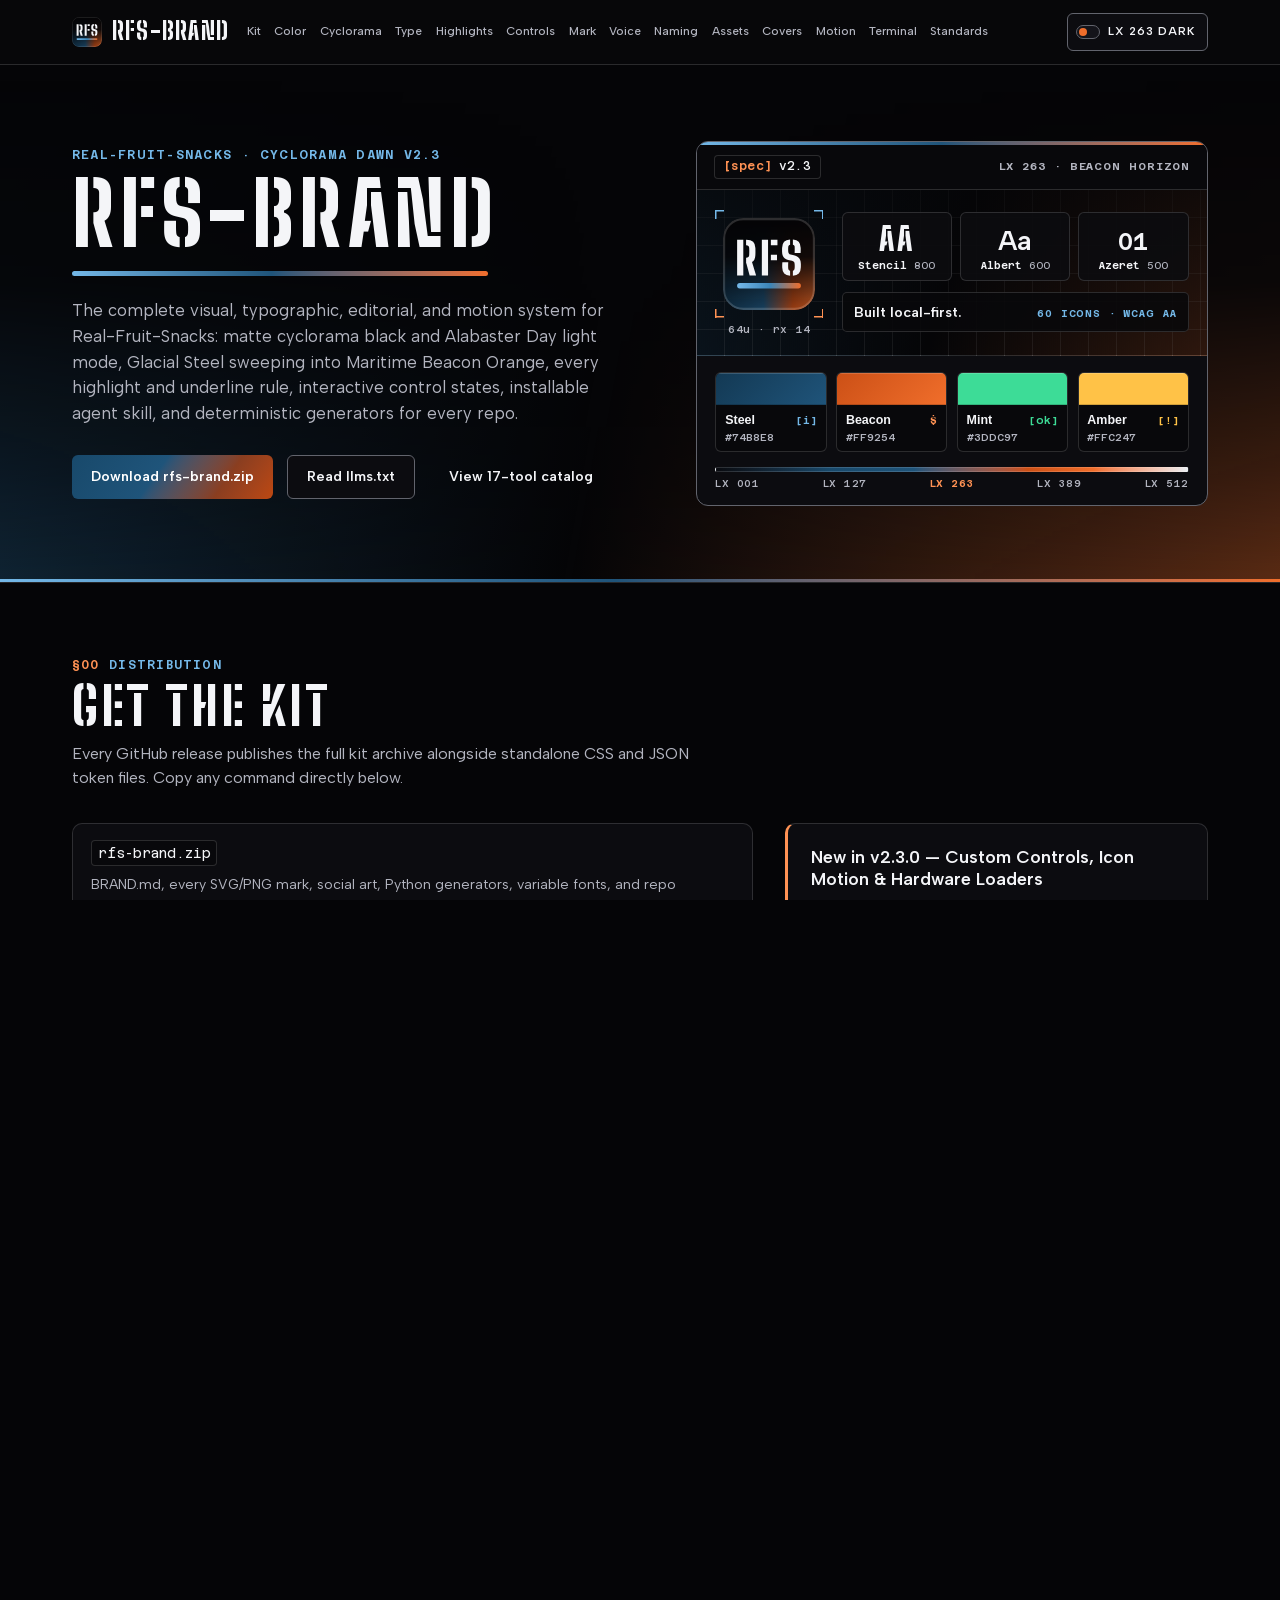
==== docs/index.html @ a506489f "polish(icons): give all 60 silkscreen icons bespoke part-level click motion" ====
<!doctype html>
<html lang="en">
<head>
  <meta charset="utf-8">
  <meta name="viewport" content="width=device-width, initial-scale=1">
  <meta name="color-scheme" content="dark">
  <script>
    try {
      var saved = localStorage.getItem("rfs-theme") || localStorage.getItem("color-scheme");
      if (saved === "light" || saved === "dark") {
        document.querySelector('meta[name="color-scheme"]').content = saved;
      }
    } catch (e) {}
  </script>
  <title>rfs-brand — Cyclorama Dawn Brand System &amp; Living Manual</title>
  <meta name="description" content="Complete Real-Fruit-Snacks (RFS) Cyclorama Dawn brand manual: Steel &amp; Beacon Orange tokens, WCAG contrast matrix, 6-phase lighting desk, typography, underlines, highlights, interactive controls, marks, covers, motion choreography, and terminal rules.">
  <link rel="canonical" href="https://real-fruit-snacks.github.io/rfs-brand/">
  <link rel="icon" href="assets/icon.svg" type="image/svg+xml">
  <link rel="icon" href="assets/favicon.ico" sizes="32x32">
  <link rel="apple-touch-icon" href="assets/apple-touch-icon.png">
  <link rel="manifest" href="assets/manifest.webmanifest">
  <meta name="theme-color" content="#050507">
  <meta property="og:type" content="website">
  <meta property="og:url" content="https://real-fruit-snacks.github.io/rfs-brand/">
  <meta property="og:title" content="rfs-brand — Real-Fruit-Snacks Cyclorama Dawn Brand System">
  <meta property="og:description" content="Steel &amp; Beacon Orange tokens, typography, underlines, highlights, controls, vector marks, repo covers, and motion lab.">
  <meta property="og:image" content="https://real-fruit-snacks.github.io/rfs-brand/assets/social-dark.png">
  <meta property="og:image:width" content="1280">
  <meta property="og:image:height" content="640">
  <meta name="twitter:card" content="summary_large_image">
  <link rel="preload" href="assets/fonts/big-shoulders-stencil-latin.woff2" as="font" type="font/woff2" crossorigin>
  <link rel="preload" href="assets/fonts/albert-sans-latin.woff2" as="font" type="font/woff2" crossorigin>
  <link rel="preload" href="assets/fonts/azeret-mono-latin.woff2" as="font" type="font/woff2" crossorigin>
  <link rel="stylesheet" href="assets/rfs.css?v=2.3.1">
  <link rel="stylesheet" href="assets/rfs-components.css?v=2.3.1">
  <link rel="stylesheet" href="assets/brand.css?v=2.3.1">
</head>
<body class="rfs-shell">
  <a class="skip-link visually-hidden" href="#main-heading">Skip to main content</a>

  <header class="site-header rfs-shell-header">
    <div class="wrap header-inner">
      <a class="brand-link" href="#top" aria-label="rfs-brand home">
        <img class="only-dark" src="assets/rfs-mark-dark.svg" alt="" width="30" height="30">
        <img class="only-light" src="assets/rfs-mark-light.svg" alt="" width="30" height="30">
        <span class="brand-name">rfs-brand</span>
      </a>

      <nav class="section-nav" aria-label="Brand manual sections">
        <a href="#kit">Kit</a>
        <a href="#color">Color</a>
        <a href="#cyclorama">Cyclorama</a>
        <a href="#type">Type</a>
        <a href="#highlights">Highlights</a>
        <a href="#controls">Controls</a>
        <a href="#mark">Mark</a>
        <a href="#voice">Voice</a>
        <a href="#naming">Naming</a>
        <a href="#assets">Assets</a>
        <a href="#covers">Covers</a>
        <a href="#motion">Motion</a>
        <a href="#terminal">Terminal</a>
        <a href="#standards">Standards</a>
      </nav>

      <button class="theme-toggle" type="button" data-theme-toggle hidden aria-label="Switch between LX 263 Dark and LX 512 Light">
        <span class="sw" aria-hidden="true"></span>
        <span class="t-dark">LX 263 Dark</span>
        <span class="t-light">LX 512 Light</span>
      </button>
    </div>
  </header>

  <div class="page-scroll rfs-scroll-region" id="page-scroll">
  <main id="top">
    <!-- Hero: Live Cyclorama Dawn Cover Specimen -->
    <div class="hero-band">
      <div class="wrap hero-grid">
        <div>
          <p class="eyebrow">Real-Fruit-Snacks · Cyclorama Dawn v2.3</p>
          <h1 class="hero-title" id="main-heading" tabindex="-1">RFS-BRAND</h1>
          <div class="hero-rule" aria-hidden="true"></div>
          <p class="hero-lede">The complete visual, typographic, editorial, and motion system for Real-Fruit-Snacks: matte cyclorama black and Alabaster Day light mode, Glacial Steel sweeping into Maritime Beacon Orange, every highlight and underline rule, interactive control states, installable agent skill, and deterministic generators for every repo.</p>
          <div class="hero-actions">
            <a class="btn btn-horizon" href="https://github.com/Real-Fruit-Snacks/rfs-brand/releases/latest/download/rfs-brand.zip">Download rfs-brand.zip</a>
            <a class="btn btn-outline" href="llms.txt">Read llms.txt</a>
            <a class="btn btn-ghost" href="https://real-fruit-snacks.github.io/">View 17-tool catalog</a>
          </div>
        </div>

        <div class="specimen-card" aria-label="Live brand kit specimen">
          <div class="spec-top-beam" aria-hidden="true"></div>
          <div class="spec-bar">
            <span class="rfs-badge b-beacon"><span class="k">[spec]</span> v2.3</span>
            <span class="spec-bar-cue">
              <span class="only-dark">LX 263 · BEACON HORIZON</span>
              <span class="only-light">LX 512 · ALABASTER DAY</span>
            </span>
          </div>

          <div class="spec-stage">
            <div class="spec-mark-wrap">
              <div class="spec-mark-frame">
                <img class="spec-tile only-dark" src="assets/rfs-mark-dark.svg" alt="RFS Cyclorama Monogram Tile in dark mode" width="92" height="92">
                <img class="spec-tile only-light" src="assets/rfs-mark-light.svg" alt="RFS Cyclorama Monogram Tile in light mode" width="92" height="92">
              </div>
              <span class="spec-mark-meta">64u · rx 14</span>
            </div>

            <div class="spec-type-col">
              <div class="spec-faces" aria-label="Three self-hosted variable type families">
                <div class="spec-face-cell">
                  <span class="spec-glyph g-display" aria-hidden="true">AA</span>
                  <span class="spec-fam"><b>Stencil</b> 800</span>
                </div>
                <div class="spec-face-cell">
                  <span class="spec-glyph g-sans" aria-hidden="true">Aa</span>
                  <span class="spec-fam"><b>Albert</b> 600</span>
                </div>
                <div class="spec-face-cell">
                  <span class="spec-glyph g-mono" aria-hidden="true">01</span>
                  <span class="spec-fam"><b>Azeret</b> 500</span>
                </div>
              </div>
              <div class="spec-meta-strip">
                <span class="spec-tagline">Built local-first.</span>
                <span class="spec-proof-meta">60 ICONS · WCAG AA</span>
              </div>
            </div>
          </div>

          <div class="spec-body">
            <div class="spec-swatches" role="group" aria-label="Core palette roles — click any swatch to copy active hex">
              <button type="button" class="spec-gel" data-spec-copy data-hex-dark="#74B8E8" data-hex-light="#164669" aria-label="Copy Steel ink hex">
                <span class="spec-gel-bar" style="background:linear-gradient(135deg var(--rfs-in-oklab), #133954 0%, #1F547A 100%)"></span>
                <span class="spec-gel-info">
                  <span class="spec-gel-top"><b>Steel</b><em style="color:var(--rfs-steel-ink)">[i]</em></span>
                  <code class="spec-gel-hex"><span class="only-dark">#74B8E8</span><span class="only-light">#164669</span></code>
                </span>
              </button>
              <button type="button" class="spec-gel" data-spec-copy data-hex-dark="#FF9254" data-hex-light="#AD3D0A" aria-label="Copy Beacon ink hex">
                <span class="spec-gel-bar" style="background:linear-gradient(135deg var(--rfs-in-oklab), #CC5016 0%, #F06E2B 100%)"></span>
                <span class="spec-gel-info">
                  <span class="spec-gel-top"><b>Beacon</b><em style="color:var(--rfs-beacon-ink)">$</em></span>
                  <code class="spec-gel-hex"><span class="only-dark">#FF9254</span><span class="only-light">#AD3D0A</span></code>
                </span>
              </button>
              <button type="button" class="spec-gel" data-spec-copy data-hex-dark="#3DDC97" data-hex-light="#127247" aria-label="Copy Mint signal hex">
                <span class="spec-gel-bar" style="background:var(--rfs-signal)"></span>
                <span class="spec-gel-info">
                  <span class="spec-gel-top"><b>Mint</b><em style="color:var(--rfs-signal)">[ok]</em></span>
                  <code class="spec-gel-hex"><span class="only-dark">#3DDC97</span><span class="only-light">#127247</span></code>
                </span>
              </button>
              <button type="button" class="spec-gel" data-spec-copy data-hex-dark="#FFC247" data-hex-light="#885800" aria-label="Copy Amber warning hex">
                <span class="spec-gel-bar" style="background:var(--rfs-accent)"></span>
                <span class="spec-gel-info">
                  <span class="spec-gel-top"><b>Amber</b><em style="color:var(--rfs-accent)">[!]</em></span>
                  <code class="spec-gel-hex"><span class="only-dark">#FFC247</span><span class="only-light">#885800</span></code>
                </span>
              </button>
            </div>

            <div class="spec-spectrum" aria-label="Six-phase Cyclorama Dawn oklab lighting scale">
              <div class="spec-spectrum-bar" aria-hidden="true"></div>
              <div class="spec-spectrum-ticks" aria-hidden="true">
                <span>LX 001</span>
                <span>LX 127</span>
                <span class="tick-dark">LX 263</span>
                <span>LX 389</span>
                <span class="tick-light">LX 512</span>
              </div>
            </div>
          </div>
        </div>
      </div>
    </div>

    <!-- §0 Get the Kit -->
    <section class="doc-section" id="kit" tabindex="-1" aria-labelledby="kit-h">
      <div class="wrap">
        <div class="sec-head">
          <span class="sec-kicker"><span class="sec-num">§00</span> Distribution</span>
          <h2 id="kit-h">Get the kit</h2>
          <p class="sec-lede">Every GitHub release publishes the full kit archive alongside standalone CSS and JSON token files. Copy any command directly below.</p>
        </div>

        <div class="kit-grid">
          <ul class="kit-list">
            <li class="kit-item">
              <div class="kit-item-head">
                <code>rfs-brand.zip</code>
                <span>BRAND.md, every SVG/PNG mark, social art, Python generators, variable fonts, and repo templates</span>
              </div>
              <div class="cmd-row">
                <pre><code id="cmd-zip"><span class="rfs-tok-fn">curl</span> <span class="rfs-tok-kw">-LO</span> <span class="rfs-tok-str">https://github.com/Real-Fruit-Snacks/rfs-brand/releases/latest/download/rfs-brand.zip</span></code></pre>
                <span class="copy-wrap">
                  <button class="copy-btn" type="button" command="--copy" commandfor="cmd-zip" aria-label="Copy curl command for rfs-brand.zip">Copy</button>
                  <span class="copy-tip" role="status"></span>
                </span>
              </div>
            </li>
            <li class="kit-item">
              <div class="kit-item-head">
                <code>rfs.css</code>
                <span>Drop-in CSS custom properties: Dark (LX 263) default + Light (LX 512) opt-in theme, Forced Colors Mode, and Cartesian <code>oklab</code> gradients</span>
              </div>
              <div class="cmd-row">
                <pre><code id="cmd-css"><span class="rfs-tok-fn">curl</span> <span class="rfs-tok-kw">-LO</span> <span class="rfs-tok-str">https://github.com/Real-Fruit-Snacks/rfs-brand/releases/latest/download/rfs.css</span></code></pre>
                <span class="copy-wrap">
                  <button class="copy-btn" type="button" command="--copy" commandfor="cmd-css" aria-label="Copy curl command for rfs.css">Copy</button>
                  <span class="copy-tip" role="status"></span>
                </span>
              </div>
            </li>
            <li class="kit-item">
              <div class="kit-item-head">
                <code>rfs-components.css</code> · <code>rfs-motion.js</code>
                <span>Drop-in component kit + zero-dependency motion controller: custom animated checkboxes, switches, jumping radios, console faders, upgraded loaders, opt-in 60-icon click motion, dialogs, and semantic toasts</span>
              </div>
              <div class="cmd-row">
                <pre><code id="cmd-components"><span class="rfs-tok-fn">curl</span> <span class="rfs-tok-kw">-LO</span> <span class="rfs-tok-str">https://real-fruit-snacks.github.io/rfs-brand/assets/rfs-components.css</span>
<span class="rfs-tok-fn">curl</span> <span class="rfs-tok-kw">-LO</span> <span class="rfs-tok-str">https://real-fruit-snacks.github.io/rfs-brand/assets/rfs-motion.js</span></code></pre>
                <span class="copy-wrap">
                  <button class="copy-btn" type="button" command="--copy" commandfor="cmd-components" aria-label="Copy curl commands for rfs-components.css and rfs-motion.js">Copy</button>
                  <span class="copy-tip" role="status"></span>
                </span>
              </div>
            </li>
            <li class="kit-item">
              <div class="kit-item-head">
                <code>rfs-icons.svg</code>
                <span>All 60 Cyclorama Precision Silkscreen icons in one drop-in SVG <code>&lt;symbol&gt;</code> sprite (<code>#rfs-i-&lt;name&gt;</code>) + Horizon gradient</span>
              </div>
              <div class="cmd-row">
                <pre><code id="cmd-icons"><span class="rfs-tok-fn">curl</span> <span class="rfs-tok-kw">-LO</span> <span class="rfs-tok-str">https://github.com/Real-Fruit-Snacks/rfs-brand/releases/latest/download/rfs-icons.svg</span></code></pre>
                <span class="copy-wrap">
                  <button class="copy-btn" type="button" command="--copy" commandfor="cmd-icons" aria-label="Copy curl command for rfs-icons.svg">Copy</button>
                  <span class="copy-tip" role="status"></span>
                </span>
              </div>
            </li>
            <li class="kit-item">
              <div class="kit-item-head">
                <code>rfs.tokens.json</code>
                <span>Machine-readable colors, 6-phase Cyclorama stops, type ramp, spacing, radii, motion timings, CLI palette, and z-index layers</span>
              </div>
              <div class="cmd-row">
                <pre><code id="cmd-json"><span class="rfs-tok-fn">curl</span> <span class="rfs-tok-kw">-LO</span> <span class="rfs-tok-str">https://github.com/Real-Fruit-Snacks/rfs-brand/releases/latest/download/rfs.tokens.json</span></code></pre>
                <span class="copy-wrap">
                  <button class="copy-btn" type="button" command="--copy" commandfor="cmd-json" aria-label="Copy curl command for rfs.tokens.json">Copy</button>
                  <span class="copy-tip" role="status"></span>
                </span>
              </div>
            </li>
            <li class="kit-item">
              <div class="kit-item-head">
                <code>skills/rfs-brand/SKILL.md</code>
                <span>Installable <code>agentskills.io</code> brand skill with 5 progressive-disclosure references + hosted <a class="rfs-link-prose" href="llms.txt"><code>llms.txt</code></a></span>
              </div>
              <div class="cmd-row">
                <pre><code id="cmd-skill"><span class="rfs-tok-fn">npx</span> <span class="rfs-tok-kw">skills add</span> <span class="rfs-tok-str">Real-Fruit-Snacks/rfs-brand</span></code></pre>
                <span class="copy-wrap">
                  <button class="copy-btn" type="button" command="--copy" commandfor="cmd-skill">Copy<span class="visually-hidden"> npx skills add command</span></button>
                  <span class="copy-tip" role="status"></span>
                </span>
              </div>
            </li>
            <li class="kit-item">
              <div class="kit-item-head">
                <code>rfs.dtcg.json</code> · <code>rfs-tailwind.css</code> · <code>rfs-tokens.ts</code>
                <span>Standards-compliant W3C DTCG JSON, Tailwind CSS v4 <code>@theme</code> bridge, and typed TypeScript tokens</span>
              </div>
              <div class="cmd-row">
                <pre><code id="cmd-exports"><span class="rfs-tok-fn">curl</span> <span class="rfs-tok-kw">-LO</span> <span class="rfs-tok-str">https://real-fruit-snacks.github.io/rfs-brand/assets/rfs.dtcg.json</span>
<span class="rfs-tok-fn">curl</span> <span class="rfs-tok-kw">-LO</span> <span class="rfs-tok-str">https://real-fruit-snacks.github.io/rfs-brand/assets/rfs-tailwind.css</span>
<span class="rfs-tok-fn">curl</span> <span class="rfs-tok-kw">-LO</span> <span class="rfs-tok-str">https://real-fruit-snacks.github.io/rfs-brand/assets/rfs-tokens.ts</span></code></pre>
                <span class="copy-wrap">
                  <button class="copy-btn" type="button" command="--copy" commandfor="cmd-exports">Copy<span class="visually-hidden"> curl commands for DTCG, Tailwind v4, and TypeScript tokens</span></button>
                  <span class="copy-tip" role="status"></span>
                </span>
              </div>
            </li>
            <li class="kit-item">
              <div class="kit-item-head">
                <code>BRAND-RULES.md</code>
                <span>Concise 1-page machine-readable brand contract ready to drop into any repo's <code>AGENTS.md</code></span>
              </div>
              <div class="cmd-row">
                <pre><code id="cmd-rules"><span class="rfs-tok-fn">curl</span> <span class="rfs-tok-kw">-LO</span> <span class="rfs-tok-str">https://github.com/Real-Fruit-Snacks/rfs-brand/releases/latest/download/BRAND-RULES.md</span></code></pre>
                <span class="copy-wrap">
                  <button class="copy-btn" type="button" command="--copy" commandfor="cmd-rules" aria-label="Copy curl command for BRAND-RULES.md">Copy</button>
                  <span class="copy-tip" role="status"></span>
                </span>
              </div>
            </li>
          </ul>

          <aside class="release-box" aria-labelledby="release-h">
            <h3 id="release-h">New in v2.3.0 — Custom Controls, Icon Motion &amp; Hardware Loaders</h3>
            <p class="release-meta">Cyclorama Dawn · Steel &amp; Beacon Orange · November 2026</p>
            <ul>
              <li>Added custom mechanical-detent (<code>--rfs-ease-detent</code>) hardware controls in <code>rfs-components.css</code> + <code>rfs-motion.js</code>: 3 checkbox styles, 3 switches, ballistic <strong>Jumping Radios</strong> (Reticle Jump &amp; Aperture Hop), Segmented Cue Bar, Copy-to-Check morph, Armed Latch, and Console Fader.</li>
              <li>Replaced plain progress bars with 4 Cyclorama Dawn loaders: <strong>DMX Cue Meter</strong> (etched 10% ticks + Signal Mint 100% lock), <strong>Horizon Alive Trace</strong>, <strong>20-Cell LED Ladder</strong>, and native <strong>Precision Progress Ring</strong>.</li>
              <li>Added an official opt-in motion taxonomy (<code>.rfs-icon-live</code> + <code>data-rfs-motion</code>) across all 60 Precision Silkscreen icons, including 12 multi-part click animations in <code>tools/make-icons.py</code> and <code>icons.json</code>.</li>
              <li>Maintains 100% WCAG parity: native HTML controls, compositor-only animations, <code>forced-colors</code> borders, and calm <code>prefers-reduced-motion</code> fallbacks.</li>
            </ul>
            <a class="rfs-link-prose" href="https://github.com/Real-Fruit-Snacks/rfs-brand/blob/main/CHANGELOG.md">Read full CHANGELOG.md</a>
          </aside>
        </div>
      </div>
    </section>

    <!-- §1 Color & Dual-Theme Contrast Proof Matrix -->
    <section class="doc-section" id="color" tabindex="-1" aria-labelledby="color-h">
      <div class="wrap">
        <div class="sec-head">
          <span class="sec-kicker"><span class="sec-num">§01</span> Palette &amp; Accessibility</span>
          <h2 id="color-h">Color &amp; Contrast</h2>
          <p class="sec-lede">Two calibrated modes—<strong>LX 263 Beacon Horizon</strong> (neutral matte cyclorama black) and <strong>LX 512 Alabaster Day</strong> (light daylight paper)—with two chromatic poles: <strong>Glacial Steel</strong> and <strong>Maritime Beacon Orange</strong>. Click any hex swatch below to copy its value.</p>
        </div>

        <div class="table-wrap" tabindex="0" role="region" aria-labelledby="color-table-cap">
          <table class="data-table">
            <caption id="color-table-cap">Semantic color tokens in Dark (LX 263) and Light (LX 512) — click any swatch to copy</caption>
            <thead>
              <tr>
                <th scope="col">Token</th>
                <th scope="col">Dark (LX 263)</th>
                <th scope="col">Light (LX 512)</th>
                <th scope="col">Role &amp; Usage Rule</th>
              </tr>
            </thead>
            <tbody>
              <tr>
                <th scope="row"><code>--rfs-bg</code></th>
                <td><button class="swatch-btn" type="button" data-copy-value="#050507"><span class="swatch-dot" style="background:#050507"></span><span class="swatch-val">#050507</span></button></td>
                <td><button class="swatch-btn" type="button" data-copy-value="#F5F7F9"><span class="swatch-dot" style="background:#F5F7F9"></span><span class="swatch-val">#F5F7F9</span></button></td>
                <td>Page ground. Absorbent matte black (zero blue-slate drift) or unbleached Alabaster paper.</td>
              </tr>
              <tr>
                <th scope="row"><code>--rfs-rail</code></th>
                <td><button class="swatch-btn" type="button" data-copy-value="#070709"><span class="swatch-dot" style="background:#070709"></span><span class="swatch-val">#070709</span></button></td>
                <td><button class="swatch-btn" type="button" data-copy-value="#EAEEF2"><span class="swatch-dot" style="background:#EAEEF2"></span><span class="swatch-val">#EAEEF2</span></button></td>
                <td>Navigation rails, table headers, and structural chrome.</td>
              </tr>
              <tr>
                <th scope="row"><code>--rfs-surface</code></th>
                <td><button class="swatch-btn" type="button" data-copy-value="#0C0C10"><span class="swatch-dot" style="background:#0C0C10"></span><span class="swatch-val">#0C0C10</span></button></td>
                <td><button class="swatch-btn" type="button" data-copy-value="#FFFFFF"><span class="swatch-dot" style="background:#FFFFFF"></span><span class="swatch-val">#FFFFFF</span></button></td>
                <td>Cards, panels, proof desk, and terminal headers.</td>
              </tr>
              <tr>
                <th scope="row"><code>--rfs-raised</code></th>
                <td><button class="swatch-btn" type="button" data-copy-value="#14141A"><span class="swatch-dot" style="background:#14141A"></span><span class="swatch-val">#14141A</span></button></td>
                <td><button class="swatch-btn" type="button" data-copy-value="#E3E8EE"><span class="swatch-dot" style="background:#E3E8EE"></span><span class="swatch-val">#E3E8EE</span></button></td>
                <td>Nested chips, hover fills, active cue rows, and pills.</td>
              </tr>
              <tr>
                <th scope="row"><code>--rfs-code-bg</code></th>
                <td><button class="swatch-btn" type="button" data-copy-value="#08080B"><span class="swatch-dot" style="background:#08080B"></span><span class="swatch-val">#08080B</span></button></td>
                <td><button class="swatch-btn" type="button" data-copy-value="#EEF2F5"><span class="swatch-dot" style="background:#EEF2F5"></span><span class="swatch-val">#EEF2F5</span></button></td>
                <td>Terminal bodies, command lines, inline code, and keycaps.</td>
              </tr>
              <tr>
                <th scope="row"><code>--rfs-line</code></th>
                <td><button class="swatch-btn" type="button" data-copy-value="#27272E"><span class="swatch-dot" style="background:#27272E"></span><span class="swatch-val">#27272E</span></button></td>
                <td><button class="swatch-btn" type="button" data-copy-value="#CFD5DC"><span class="swatch-dot" style="background:#CFD5DC"></span><span class="swatch-val">#CFD5DC</span></button></td>
                <td>Structural dividers and quiet card hairlines (<code>rgba</code> alpha in CSS).</td>
              </tr>
              <tr>
                <th scope="row"><code>--rfs-line-strong</code></th>
                <td><button class="swatch-btn" type="button" data-copy-value="#62646D"><span class="swatch-dot" style="background:#62646D"></span><span class="swatch-val">#62646D</span></button></td>
                <td><button class="swatch-btn" type="button" data-copy-value="#6E7682"><span class="swatch-dot" style="background:#6E7682"></span><span class="swatch-val">#6E7682</span></button></td>
                <td>Control borders (inputs, outline buttons, pills). ≥ 3.11:1 against every surface (WCAG 1.4.11).</td>
              </tr>
              <tr>
                <th scope="row"><code>--rfs-text</code></th>
                <td><button class="swatch-btn" type="button" data-copy-value="#F4F5F8"><span class="swatch-dot" style="background:#F4F5F8"></span><span class="swatch-val">#F4F5F8</span></button></td>
                <td><button class="swatch-btn" type="button" data-copy-value="#0D1016"><span class="swatch-dot" style="background:#0D1016"></span><span class="swatch-val">#0D1016</span></button></td>
                <td>Primary body copy and display ink (≥ 15.4:1 everywhere).</td>
              </tr>
              <tr>
                <th scope="row"><code>--rfs-mute</code></th>
                <td><button class="swatch-btn" type="button" data-copy-value="#B3B5C0"><span class="swatch-dot" style="background:#B3B5C0"></span><span class="swatch-val">#B3B5C0</span></button></td>
                <td><button class="swatch-btn" type="button" data-copy-value="#474D59"><span class="swatch-dot" style="background:#474D59"></span><span class="swatch-val">#474D59</span></button></td>
                <td>Secondary copy, captions, metadata, and standard terminal output.</td>
              </tr>
              <tr>
                <th scope="row"><code>--rfs-steel</code> / <code>-fill</code></th>
                <td><button class="swatch-btn" type="button" data-copy-value="#1F547A"><span class="swatch-dot" style="background:#1F547A"></span><span class="swatch-val">#1F547A</span></button></td>
                <td><button class="swatch-btn" type="button" data-copy-value="#18496B"><span class="swatch-dot" style="background:#18496B"></span><span class="swatch-val">#18496B</span></button></td>
                <td>Glacial Steel wash pole (<code>#1F547A</code>) and action button fill (<code>#18496B</code>, white ink 9.53:1).</td>
              </tr>
              <tr>
                <th scope="row"><code>--rfs-steel-ink</code></th>
                <td><button class="swatch-btn" type="button" data-copy-value="#74B8E8"><span class="swatch-dot" style="background:#74B8E8"></span><span class="swatch-val">#74B8E8</span></button></td>
                <td><button class="swatch-btn" type="button" data-copy-value="#164669"><span class="swatch-dot" style="background:#164669"></span><span class="swatch-val">#164669</span></button></td>
                <td>Text-safe Glacial Steel for kickers, cue numbers, <code>IN</code> labels, and language tags.</td>
              </tr>
              <tr>
                <th scope="row"><code>--rfs-beacon</code></th>
                <td><button class="swatch-btn" type="button" data-copy-value="#F06E2B"><span class="swatch-dot" style="background:#F06E2B"></span><span class="swatch-val">#F06E2B</span></button></td>
                <td><button class="swatch-btn" type="button" data-copy-value="#BD4811"><span class="swatch-dot" style="background:#BD4811"></span><span class="swatch-val">#BD4811</span></button></td>
                <td>Maritime Beacon Orange horizon pole (<code>#F06E2B</code>) and white-safe CTA stop (<code>#BD4811</code>, 5.12:1).</td>
              </tr>
              <tr>
                <th scope="row"><code>--rfs-beacon-ink</code> / <code>--rfs-focus</code></th>
                <td><button class="swatch-btn" type="button" data-copy-value="#FF9254"><span class="swatch-dot" style="background:#FF9254"></span><span class="swatch-val">#FF9254</span></button></td>
                <td><button class="swatch-btn" type="button" data-copy-value="#AD3D0A"><span class="swatch-dot" style="background:#AD3D0A"></span><span class="swatch-val">#AD3D0A</span></button></td>
                <td>Text-safe Beacon ink for <code>OUT</code> labels, active nav borders, hover underlines, and <code>:focus-visible</code> rings.</td>
              </tr>
              <tr>
                <th scope="row"><code>--rfs-accent</code> (Amber)</th>
                <td><button class="swatch-btn" type="button" data-copy-value="#FFC247"><span class="swatch-dot" style="background:#FFC247"></span><span class="swatch-val">#FFC247</span></button></td>
                <td><button class="swatch-btn" type="button" data-copy-value="#885800"><span class="swatch-dot" style="background:#885800"></span><span class="swatch-val">#885800</span></button></td>
                <td>Terminal warnings (<code>!</code> / <code>warn</code>) and code string literals.</td>
              </tr>
              <tr>
                <th scope="row"><code>--rfs-signal</code> (Mint)</th>
                <td><button class="swatch-btn" type="button" data-copy-value="#3DDC97"><span class="swatch-dot" style="background:#3DDC97"></span><span class="swatch-val">#3DDC97</span></button></td>
                <td><button class="swatch-btn" type="button" data-copy-value="#127247"><span class="swatch-dot" style="background:#127247"></span><span class="swatch-val">#127247</span></button></td>
                <td>Success status (<code>ok</code>). Never used decoratively; always paired with explicit text.</td>
              </tr>
              <tr>
                <th scope="row"><code>--rfs-fault</code> (Signal Crimson)</th>
                <td><button class="swatch-btn" type="button" data-copy-value="#FF5C6C"><span class="swatch-dot" style="background:#FF5C6C"></span><span class="swatch-val">#FF5C6C</span></button></td>
                <td><button class="swatch-btn" type="button" data-copy-value="#B91C2E"><span class="swatch-dot" style="background:#B91C2E"></span><span class="swatch-val">#B91C2E</span></button></td>
                <td>Error/failure ink (<code>[x]</code> / <code>fail</code>), borders, and diff deletions. Cool-leaning crimson distinct from Beacon Orange.</td>
              </tr>
              <tr>
                <th scope="row"><code>--rfs-fault-fill</code></th>
                <td><button class="swatch-btn" type="button" data-copy-value="#C92438"><span class="swatch-dot" style="background:#C92438"></span><span class="swatch-val">#C92438</span></button></td>
                <td><button class="swatch-btn" type="button" data-copy-value="#B91C2E"><span class="swatch-dot" style="background:#B91C2E"></span><span class="swatch-val">#B91C2E</span></button></td>
                <td>Solid destructive button fill with <code>#FFFFFF</code> text (5.54:1 dark / 6.43:1 light; hover <code>#E02E44</code> / <code>#991525</code>).</td>
              </tr>
            </tbody>
          </table>
        </div>

        <div class="proof-wrap">
          <h3>Verified WCAG 2.1 Contrast Proof Matrix (Both Modes Simultaneously)</h3>
          <p class="sec-lede">Every foreground token measured mathematically against all four surface tiers. Minimum targets: <strong>4.50:1</strong> for normal text (WCAG 1.4.3) and <strong>3.00:1</strong> for control borders (WCAG 1.4.11). Every cell below passes.</p>
          <div class="proof-panes">
            <figure class="pane-dark">
              <figcaption>LX 263 Dark — Cyclorama Black</figcaption>
              <table class="cx-table">
                <thead>
                  <tr><th scope="col">Token</th><th scope="col">bg</th><th scope="col">surface</th><th scope="col">raised</th><th scope="col">code-bg</th></tr>
                </thead>
                <tbody>
                  <tr class="cx-text"><th scope="row">text</th><td><b>Aa</b>18.68</td><td><b>Aa</b>17.91</td><td><b>Aa</b>16.83</td><td><b>Aa</b>18.35</td></tr>
                  <tr class="cx-mute"><th scope="row">mute</th><td><b>Aa</b>9.98</td><td><b>Aa</b>9.56</td><td><b>Aa</b>8.99</td><td><b>Aa</b>9.80</td></tr>
                  <tr class="cx-steel"><th scope="row">steel-ink</th><td><b>Aa</b>9.47</td><td><b>Aa</b>9.08</td><td><b>Aa</b>8.53</td><td><b>Aa</b>9.30</td></tr>
                  <tr class="cx-beacon"><th scope="row">beacon-ink</th><td><b>Aa</b>9.20</td><td><b>Aa</b>8.82</td><td><b>Aa</b>8.29</td><td><b>Aa</b>9.04</td></tr>
                  <tr class="cx-accent"><th scope="row">Amber</th><td><b>Aa</b>12.66</td><td><b>Aa</b>12.14</td><td><b>Aa</b>11.41</td><td><b>Aa</b>12.44</td></tr>
                  <tr class="cx-signal"><th scope="row">Mint</th><td><b>Aa</b>11.52</td><td><b>Aa</b>11.05</td><td><b>Aa</b>10.38</td><td><b>Aa</b>11.32</td></tr>
                  <tr class="cx-fault"><th scope="row">Signal Crimson</th><td><b>Aa</b>6.79</td><td><b>Aa</b>6.51</td><td><b>Aa</b>6.11</td><td><b>Aa</b>6.67</td></tr>
                  <tr class="cx-border"><th scope="row">line-strong</th><td><i></i>3.46</td><td><i></i>3.31</td><td><i></i>3.11</td><td><i></i>3.39</td></tr>
                </tbody>
              </table>
              <p class="pane-foot">Fills: <code>#050507</code> on Beacon <code>#F06E2B</code> = <strong>6.76:1</strong>. <code>#FFFFFF</code> on Horizon CTA = <strong>9.53 → 5.12:1</strong>; on Crimson fill <code>#C92438</code> = <strong>5.54:1</strong>.</p>
            </figure>

            <figure class="pane-light">
              <figcaption>LX 512 Light — Alabaster Day</figcaption>
              <table class="cx-table">
                <thead>
                  <tr><th scope="col">Token</th><th scope="col">bg</th><th scope="col">surface</th><th scope="col">raised</th><th scope="col">code-bg</th></tr>
                </thead>
                <tbody>
                  <tr class="cx-text"><th scope="row">text</th><td><b>Aa</b>17.73</td><td><b>Aa</b>19.04</td><td><b>Aa</b>15.45</td><td><b>Aa</b>16.92</td></tr>
                  <tr class="cx-mute"><th scope="row">mute</th><td><b>Aa</b>7.90</td><td><b>Aa</b>8.49</td><td><b>Aa</b>6.89</td><td><b>Aa</b>7.54</td></tr>
                  <tr class="cx-steel"><th scope="row">steel-ink</th><td><b>Aa</b>9.25</td><td><b>Aa</b>9.93</td><td><b>Aa</b>8.06</td><td><b>Aa</b>8.82</td></tr>
                  <tr class="cx-beacon"><th scope="row">beacon-ink</th><td><b>Aa</b>5.67</td><td><b>Aa</b>6.09</td><td><b>Aa</b>4.94</td><td><b>Aa</b>5.41</td></tr>
                  <tr class="cx-accent"><th scope="row">Amber</th><td><b>Aa</b>5.68</td><td><b>Aa</b>6.10</td><td><b>Aa</b>4.95</td><td><b>Aa</b>5.42</td></tr>
                  <tr class="cx-signal"><th scope="row">Mint</th><td><b>Aa</b>5.55</td><td><b>Aa</b>5.96</td><td><b>Aa</b>4.84</td><td><b>Aa</b>5.29</td></tr>
                  <tr class="cx-fault"><th scope="row">Signal Crimson</th><td><b>Aa</b>5.98</td><td><b>Aa</b>6.43</td><td><b>Aa</b>5.21</td><td><b>Aa</b>5.71</td></tr>
                  <tr class="cx-border"><th scope="row">line-strong</th><td><i></i>4.27</td><td><i></i>4.59</td><td><i></i>3.72</td><td><i></i>4.08</td></tr>
                </tbody>
              </table>
              <p class="pane-foot">Fills: <code>#FFFFFF</code> on Beacon <code>#AD3D0A</code> = <strong>6.09:1</strong>, Steel <code>#18496B</code> = <strong>9.53:1</strong>, and Crimson <code>#B91C2E</code> = <strong>6.43:1</strong>.</p>
            </figure>
          </div>
        </div>

        <div class="callout-stack" style="margin-top:1.5rem">
          <div class="rfs-callout is-note">
            <strong>Color Space Rule</strong>
            Always interpolate Steel (<code>h ≈ 243°</code>) to Beacon Orange (<code>h ≈ 44°</code>) using Cartesian <code>in oklab</code>—never polar <code>in oklch</code>, which routes through magenta/pink at <code>360°</code> and produces an off-brand violet midpoint.
          </div>
        </div>

        <div class="viz-wrap">
          <div>
            <h3>Data Visualization Palette (6 Ordered Series)</h3>
            <p class="sec-lede">Derived directly from calibrated Cyclorama Dawn tokens (<code>--rfs-viz-1</code> through <code>--rfs-viz-6</code>). Every series passes WCAG AA (≥ 5.8:1) in both modes, uses direct text labels + tabular numerals (<code>tnum</code>), and avoids default rainbow chart palettes.</p>
          </div>
          <div class="viz-grid">
            <div class="viz-swatches" role="group" aria-label="Ordered 6-series data visualization tokens — click to copy active hex">
              <button type="button" class="viz-chip" data-spec-copy data-hex-dark="#74B8E8" data-hex-light="#164669">
                <span class="viz-chip-bar" style="background:var(--rfs-viz-1)"></span>
                <span class="viz-chip-top"><b>01 Steel</b><em>--rfs-viz-1</em></span>
                <code class="spec-gel-hex"><span class="only-dark">#74B8E8</span><span class="only-light">#164669</span></code>
              </button>
              <button type="button" class="viz-chip" data-spec-copy data-hex-dark="#FF9254" data-hex-light="#AD3D0A">
                <span class="viz-chip-bar" style="background:var(--rfs-viz-2)"></span>
                <span class="viz-chip-top"><b>02 Beacon</b><em>--rfs-viz-2</em></span>
                <code class="spec-gel-hex"><span class="only-dark">#FF9254</span><span class="only-light">#AD3D0A</span></code>
              </button>
              <button type="button" class="viz-chip" data-spec-copy data-hex-dark="#3DDC97" data-hex-light="#127247">
                <span class="viz-chip-bar" style="background:var(--rfs-viz-3)"></span>
                <span class="viz-chip-top"><b>03 Mint</b><em>--rfs-viz-3</em></span>
                <code class="spec-gel-hex"><span class="only-dark">#3DDC97</span><span class="only-light">#127247</span></code>
              </button>
              <button type="button" class="viz-chip" data-spec-copy data-hex-dark="#FFC247" data-hex-light="#885800">
                <span class="viz-chip-bar" style="background:var(--rfs-viz-4)"></span>
                <span class="viz-chip-top"><b>04 Amber</b><em>--rfs-viz-4</em></span>
                <code class="spec-gel-hex"><span class="only-dark">#FFC247</span><span class="only-light">#885800</span></code>
              </button>
              <button type="button" class="viz-chip" data-spec-copy data-hex-dark="#FF5C6C" data-hex-light="#B91C2E">
                <span class="viz-chip-bar" style="background:var(--rfs-viz-5)"></span>
                <span class="viz-chip-top"><b>05 Crimson</b><em>--rfs-viz-5</em></span>
                <code class="spec-gel-hex"><span class="only-dark">#FF5C6C</span><span class="only-light">#B91C2E</span></code>
              </button>
              <button type="button" class="viz-chip" data-spec-copy data-hex-dark="#B3B5C0" data-hex-light="#474D59">
                <span class="viz-chip-bar" style="background:var(--rfs-viz-6)"></span>
                <span class="viz-chip-top"><b>06 Slate</b><em>--rfs-viz-6</em></span>
                <code class="spec-gel-hex"><span class="only-dark">#B3B5C0</span><span class="only-light">#474D59</span></code>
              </button>
            </div>

            <figure class="viz-chart-card">
              <svg viewBox="0 0 460 156" role="img" aria-label="Sample Cyclorama Dawn bar chart showing six calibrated series with direct labels and hairline gridlines">
                <g stroke="var(--rfs-viz-grid)" stroke-width="1">
                  <line x1="42" y1="22" x2="444" y2="22"/>
                  <line x1="42" y1="54" x2="444" y2="54"/>
                  <line x1="42" y1="86" x2="444" y2="86"/>
                  <line x1="42" y1="118" x2="444" y2="118" stroke="var(--rfs-line-strong)"/>
                </g>
                <g fill="var(--rfs-mute)" font-family="Azeret Mono, monospace" font-size="9.5" text-anchor="end">
                  <text x="34" y="25">100</text>
                  <text x="34" y="57">66</text>
                  <text x="34" y="89">33</text>
                  <text x="34" y="121">0</text>
                </g>
                <g>
                  <rect x="58" y="34" width="38" height="84" rx="3" fill="var(--rfs-viz-1)"/>
                  <rect x="122" y="48" width="38" height="70" rx="3" fill="var(--rfs-viz-2)"/>
                  <rect x="186" y="26" width="38" height="92" rx="3" fill="var(--rfs-viz-3)"/>
                  <rect x="250" y="62" width="38" height="56" rx="3" fill="var(--rfs-viz-4)"/>
                  <rect x="314" y="88" width="38" height="30" rx="3" fill="var(--rfs-viz-5)"/>
                  <rect x="378" y="72" width="38" height="46" rx="3" fill="var(--rfs-viz-6)"/>
                </g>
                <g fill="var(--rfs-text)" font-family="Azeret Mono, monospace" font-size="9.5" font-weight="600" text-anchor="middle">
                  <text x="77" y="29">88</text>
                  <text x="141" y="43">73</text>
                  <text x="205" y="21">96</text>
                  <text x="269" y="57">58</text>
                  <text x="333" y="83">31</text>
                  <text x="397" y="67">48</text>
                </g>
                <g fill="var(--rfs-mute)" font-family="Azeret Mono, monospace" font-size="9" text-anchor="middle">
                  <text x="77" y="138">S1 · IN</text>
                  <text x="141" y="138">S2 · ACT</text>
                  <text x="205" y="138">S3 · OK</text>
                  <text x="269" y="138">S4 · WRN</text>
                  <text x="333" y="138">S5 · ERR</text>
                  <text x="397" y="138">S6 · REF</text>
                </g>
              </svg>
              <figcaption><strong>Chart discipline:</strong> pair every series with direct numeric labels and hairline <code>--rfs-viz-grid</code> rules—zero 3D shadows, zero neon glows, and zero unlabelled legend-only color coding.</figcaption>
            </figure>
          </div>
        </div>
      </div>
    </section>

    <!-- §2 Six-Phase Cyclorama Lighting Desk -->
    <section class="doc-section" id="cyclorama" tabindex="-1" aria-labelledby="cyc-h">
      <div class="wrap">
        <div class="sec-head">
          <span class="sec-kicker"><span class="sec-num">§02</span> Atmosphere</span>
          <h2 id="cyc-h">Six-Phase Cyclorama Desk</h2>
          <p class="sec-lede">Full web surfaces support six lighting cues sweeping cleanly from matte Blackout through Glacial Steel and Maritime Beacon Orange into Alabaster Day. Drag the fader or pick a cue below to inspect each physical wash live.</p>
        </div>

        <div class="cyc-lab">
          <div class="cyc-stage" id="cyc-stage" data-cue="2">
            <div class="cyc-stage-top">
              <span class="cyc-stage-code" id="cyc-code">LX 263 · Beacon Horizon</span>
              <span class="cyc-stage-stops" id="cyc-stops">Dark default  |  #07090D -&gt; #1E5078 -&gt; #CC5016 -&gt; #F06E2B</span>
            </div>
            <p style="margin:0;max-width:58ch;opacity:.9">Multi-stop linear floor curtains create theatrical stage depth while keeping upper typography zones dark and legible—zero radial neon halos, zero colored card glow.</p>
          </div>

          <div class="cyc-controls">
            <div class="fader-row">
              <label for="cyc-slider">Cyclorama Horizon Fader</label>
              <input class="rfs-slider" id="cyc-slider" type="range" min="0" max="5" step="1" value="2" aria-label="Select Cyclorama Dawn lighting cue from 0 to 5">
            </div>
            <div class="cue-pills">
              <button class="cue-btn" type="button" data-cyc-cue="0" aria-pressed="false"><code>LX 001</code><b>Blackout</b></button>
              <button class="cue-btn" type="button" data-cyc-cue="1" aria-pressed="false"><code>LX 127</code><b>Glacial Steel</b></button>
              <button class="cue-btn" type="button" data-cyc-cue="2" aria-pressed="true"><code>LX 263</code><b>Beacon Horizon</b></button>
              <button class="cue-btn" type="button" data-cyc-cue="3" aria-pressed="false"><code>LX 389</code><b>Maritime Flame</b></button>
              <button class="cue-btn" type="button" data-cyc-cue="4" aria-pressed="false"><code>LX 455</code><b>Warm Frost</b></button>
              <button class="cue-btn" type="button" data-cyc-cue="5" aria-pressed="false"><code>LX 512</code><b>Alabaster Day</b></button>
            </div>
          </div>
        </div>
      </div>
    </section>

    <!-- §3 Typography, Live Tester & Space/Radius -->
    <section class="doc-section" id="type" tabindex="-1" aria-labelledby="type-h">
      <div class="wrap">
        <div class="sec-head">
          <span class="sec-kicker"><span class="sec-num">§03</span> Typography &amp; Rhythm</span>
          <h2 id="type-h">Type, Space &amp; Shape</h2>
          <p class="sec-lede">Three self-hosted variable SIL OFL fonts bundled directly in every repository—zero Google Fonts or third-party requests. <strong>Big Shoulders Stencil</strong> carries monumental display identity, <strong>Albert Sans</strong> handles all UI and prose, and <strong>Azeret Mono</strong> handles code, cue numbers, and telemetry.</p>
        </div>

        <dl class="type-ramp">
          <div class="type-row"><dt><code>display</code><span>clamp(2.55rem…4.95rem) / 0.96 · Stencil 800 · +0.055em</span></dt><dd class="t-display">Built local-first.</dd></div>
          <div class="type-row"><dt><code>headline</code><span>clamp(2rem…3.15rem) / 1.00 · Stencil 700 · +0.055em</span></dt><dd class="t-headline">Complete Cue Sheet</dd></div>
          <div class="type-row"><dt><code>title</code><span>1.65rem / 1.05 · Stencil 700 · +0.055em</span></dt><dd class="t-title">Screen-Mark · Rust</dd></div>
          <div class="type-row"><dt><code>body</code><span>1rem / 1.55 · Albert Sans 400 · max 65ch</span></dt><dd class="t-body">Open-source desktop utilities, Windows networking clients, Kali Linux workflows, and offline browser apps built to run directly on your machine with zero accounts and verifiable outputs.</dd></div>
          <div class="type-row"><dt><code>small</code><span>0.875rem / 1.50 · Albert Sans 400 · mute</span></dt><dd class="t-small">Secondary explanations, platform labels, captions, and archive notices.</dd></div>
          <div class="type-row"><dt><code>label</code><span>0.78rem / 1.20 · Albert Sans 600 · +0.08em caps</span></dt><dd class="t-label">Local-First · Zero Accounts · Open Source</dd></div>
          <div class="type-row"><dt><code>code</code><span>0.86rem / 1.60 · Azeret Mono 400</span></dt><dd class="t-code">git clone https://github.com/Real-Fruit-Snacks/port-sync.git</dd></div>
        </dl>

        <div class="type-tester">
          <div class="field-group">
            <label for="type-tester-input">Live Specimen Tester — type a repo name or headline</label>
            <input class="rfs-input" id="type-tester-input" type="text" value="Real-Fruit-Snacks. Built local-first." autocomplete="off">
          </div>
          <div class="type-tester-out">
            <div class="t-headline" id="type-out-display">Real-Fruit-Snacks. Built local-first.</div>
            <div class="t-body" id="type-out-sans">Real-Fruit-Snacks. Built local-first.</div>
            <div class="t-code" style="color:var(--rfs-steel-ink)" id="type-out-mono">$ real-fruit-snacks-built-local-first --check</div>
          </div>
        </div>

        <div class="space-radius-grid">
          <div class="panel-card">
            <h3>Space Scale (4px Base)</h3>
            <p style="margin:0;font-size:.88rem;color:var(--rfs-mute)">Use 8–12px inside a control, 16–24px between related cards, and 48–96px between major bands.</p>
            <ol class="space-list">
              <li><code>--rfs-space-1</code><i style="--w:4px"></i><span>4px</span></li>
              <li><code>--rfs-space-2</code><i style="--w:8px"></i><span>8px</span></li>
              <li><code>--rfs-space-3</code><i style="--w:12px"></i><span>12px</span></li>
              <li><code>--rfs-space-4</code><i style="--w:16px"></i><span>16px</span></li>
              <li><code>--rfs-space-5</code><i style="--w:24px"></i><span>24px</span></li>
              <li><code>--rfs-space-6</code><i style="--w:32px"></i><span>32px</span></li>
              <li><code>--rfs-space-7</code><i style="--w:48px"></i><span>48px</span></li>
              <li><code>--rfs-space-8</code><i style="--w:64px"></i><span>64px</span></li>
              <li><code>--rfs-space-9</code><i style="--w:96px"></i><span>96px</span></li>
            </ol>
          </div>

          <div class="panel-card">
            <h3>Radii &amp; Font Stack CSS</h3>
            <div class="radius-grid">
              <div class="radius-chip" style="border-radius:6px"><code>6px</code><br><span style="color:var(--rfs-mute)">sm / btn</span></div>
              <div class="radius-chip" style="border-radius:10px"><code>10px</code><br><span style="color:var(--rfs-mute)">md / card</span></div>
              <div class="radius-chip" style="border-radius:14px"><code>14/64</code><br><span style="color:var(--rfs-mute)">RFS tile</span></div>
            </div>
            <div class="rfs-code-card" style="margin-top:.65rem">
              <div class="rfs-code-head">
                <span class="rfs-badge b-steel"><span class="k">[css]</span></span>
                <span class="copy-wrap">
                  <button class="copy-btn" type="button" command="--copy" commandfor="cmd-fonts" aria-label="Copy CSS font stack variables">Copy</button>
                  <span class="copy-tip" role="status"></span>
                </span>
              </div>
              <pre class="rfs-code-block"><code id="cmd-fonts"><span class="rfs-tok-kw">--rfs-font-display</span>: <span class="rfs-tok-str">"Big Shoulders Stencil"</span>, <span class="rfs-tok-str">"Arial Narrow"</span>, sans-serif;
<span class="rfs-tok-kw">--rfs-font-sans</span>: <span class="rfs-tok-str">"Albert Sans"</span>, system-ui, -apple-system, sans-serif;
<span class="rfs-tok-kw">--rfs-font-mono</span>: <span class="rfs-tok-str">"Azeret Mono"</span>, ui-monospace, <span class="rfs-tok-str">"Cascadia Code"</span>, Consolas, monospace;</code></pre>
            </div>
          </div>
        </div>
      </div>
    </section>

    <!-- §4 Highlights, Underlines, Selections, Callouts & Badges -->
    <section class="doc-section" id="highlights" tabindex="-1" aria-labelledby="hl-h">
      <div class="wrap">
        <div class="sec-head">
          <span class="sec-kicker"><span class="sec-num">§04</span> Editorial Micro-Grammar</span>
          <h2 id="hl-h">Highlights, Underlines &amp; Accents</h2>
          <p class="sec-lede">Every link underline, inline text highlight, native selection color, keyboard keycap, callout rail, divider, and status badge standardized across all Real-Fruit-Snacks documentation and apps.</p>
        </div>

        <div class="accent-grid">
          <div class="panel-card">
            <h3>Underlines &amp; Dividers</h3>
            <p style="margin:0;font-size:.94rem">
              Standard prose links use a crisp <code>1.5px</code> offset underline that snaps to Beacon ink on hover:
              <a class="rfs-link-prose" href="#color">inspect the color contrast matrix</a>.
              Technical acronyms use a dotted Steel rule: <abbr class="rfs-abbr" title="Mutual Transport Layer Security">mTLS</abbr> and <abbr class="rfs-abbr" title="Web Content Accessibility Guidelines 2.1 AA">WCAG AA</abbr>.
            </p>
            <div>
              <a class="rfs-link-sweep" href="#motion">Featured sweeping Steel → Beacon underline (hover or focus me)</a>
            </div>
            <div style="display:grid;gap:.55rem">
              <span style="font:500 .74rem/1 var(--rfs-font-mono);color:var(--rfs-mute)">Hairline structural divider (1px --rfs-line)</span>
              <hr class="rfs-divider-hairline">
              <span style="font:500 .74rem/1 var(--rfs-font-mono);color:var(--rfs-mute)">Horizon section beam (3px --rfs-horizon-rule)</span>
              <hr class="rfs-divider-horizon">
            </div>
          </div>

          <div class="panel-card">
            <h3>Highlights, Marks, Selection &amp; Keycaps</h3>
            <p style="margin:0;font-size:.94rem">
              Use <mark class="rfs-mark-beacon">Beacon Mark</mark> for key takeaways or active diffs, and
              <mark class="rfs-mark-steel">Steel Mark</mark> for platform targets, flags, and file paths like <code>CurrentUser\My</code>.
              Keyboard shortcuts use tactile keycaps: <kbd class="rfs-kbd">Ctrl</kbd> + <kbd class="rfs-kbd">PrintScreen</kbd>.
            </p>
            <div class="selection-sandbox">
              <strong>Try selecting this sentence with your cursor or keyboard:</strong> native <code>::selection</code> tints highlighted copy in translucent Beacon Orange (<code>color-mix(in oklab, var(--rfs-beacon) 32%, transparent)</code>) while keeping foreground ink at full readability.
            </div>
            <div class="badge-row" aria-label="Standard semantic badges">
              <span class="rfs-badge b-ok"><span class="k">[ok]</span> synced</span>
              <span class="rfs-badge b-warn"><span class="k">[!]</span> no ffmpeg</span>
              <span class="rfs-badge b-fail"><span class="k">[x]</span> port refused</span>
              <span class="rfs-badge b-steel"><span class="k">local-first</span></span>
              <span class="rfs-badge b-beacon"><span class="k">lx:263</span></span>
            </div>
          </div>

          <div class="panel-card">
            <h3>Semantic Callout Rails</h3>
            <div class="callout-stack">
              <div class="rfs-callout is-note"><strong>Note</strong> Runs directly against your local Windows certificate store without exporting private keys.</div>
              <div class="rfs-callout is-tip"><strong>Tip</strong> Pass <code>--preview sheet.png</code> to inspect a cover at 1200, 830, and 400 px side by side.</div>
              <div class="rfs-callout is-warn"><strong>Warn</strong> <code>ffmpeg</code> was not detected on <code>PATH</code>; transcoding will skip until installed.</div>
              <div class="rfs-callout is-fail"><strong>Fail</strong> Connection to <code>127.0.0.1:8080</code> refused—verify qBittorrent Web UI is enabled.</div>
            </div>
            <details class="code-disclosure">
              <summary>View HTML — Badges &amp; Callouts</summary>
              <div class="code-disclosure-body">
                <div class="rfs-code-card">
                  <div class="rfs-code-head">
                    <span class="rfs-badge b-steel"><span class="k">[html]</span></span>
                    <span class="copy-wrap">
                      <button class="copy-btn" type="button" command="--copy" commandfor="snip-callouts">Copy HTML<span class="visually-hidden"> for badges and callouts</span></button>
                      <span class="copy-tip" role="status"></span>
                    </span>
                  </div>
                  <pre class="rfs-code-block"><code id="snip-callouts">&lt;span class="rfs-badge b-ok"&gt;&lt;span class="k"&gt;[ok]&lt;/span&gt; synced&lt;/span&gt;
&lt;div class="rfs-callout is-note"&gt;&lt;strong&gt;Note&lt;/strong&gt; Runs locally with zero cloud sync.&lt;/div&gt;
&lt;div class="rfs-callout is-fail"&gt;&lt;strong&gt;Fail&lt;/strong&gt; Connection refused on 127.0.0.1:8080.&lt;/div&gt;</code></pre>
                </div>
              </div>
            </details>
          </div>

          <div class="panel-card">
            <h3>Blockquote &amp; Editorial Highlight Rules</h3>
            <blockquote class="rfs-quote">
              “Software should run on your own machine against your own files, certificates, and processes—with zero signups, zero tracking, and plain inputs and outputs.”
            </blockquote>
            <ul style="margin:0;padding-inline-start:1.15rem;font-size:.88rem;color:var(--rfs-mute);display:grid;gap:.4rem">
              <li>Never suppress underlines on inline prose links without an equivalent hover/focus affordance.</li>
              <li>Pair every colored badge or callout with an explicit text label (<code>OK</code>, <code>WARN</code>, <code>FAIL</code>) for color-blind clarity (WCAG 1.4.1).</li>
              <li>Use <code>text-decoration-skip-ink: auto</code> and <code>text-underline-offset: 4px</code> so descenders never collide with underlines.</li>
            </ul>
          </div>
        </div>
      </div>
    </section>

    <!-- §5 Controls, Interactive States & Focus -->
    <section class="doc-section" id="controls" tabindex="-1" aria-labelledby="ctrl-h">
      <div class="wrap">
        <div class="sec-head">
          <span class="sec-kicker"><span class="sec-num">§05</span> Interaction</span>
          <h2 id="ctrl-h">Controls, States &amp; Focus</h2>
          <p class="sec-lede">Every interactive button, toggle pill, and native form control across default, hover, active, disabled, and keyboard <code>:focus-visible</code> states. Press <kbd class="rfs-kbd">Tab</kbd> across this section to inspect the <code>2px</code> Beacon focus ring (<code>3px</code> offset).</p>
        </div>

        <div class="controls-grid">
          <div class="panel-card">
            <h3>Action Buttons, Morphs &amp; Toggles</h3>
            <div class="btn-rack">
              <button class="rfs-btn rfs-btn-horizon" type="button">Horizon Sweep</button>
              <button class="btn btn-beacon" type="button">Solid Beacon</button>
              <button class="btn btn-steel" type="button">Solid Steel</button>
              <button class="rfs-btn rfs-btn-fault" type="button" command="show-modal" commandfor="rfs-confirm-delete-demo">Delete…</button>
              <button class="rfs-btn rfs-btn-fault-soft" type="button">Revoke</button>
              <button class="btn btn-outline" type="button">Outline</button>
              <button class="btn btn-outline" type="button" disabled>Disabled</button>
            </div>
            <div class="btn-rack" aria-label="Micro-interaction action buttons">
              <span class="copy-wrap">
                <button class="rfs-btn-copy-morph" type="button" command="--copy" commandfor="snip-buttons">
                  <span class="rfs-copy-ico" aria-hidden="true">
                    <svg class="ico-clip" viewBox="0 0 24 24"><rect x="8.5" y="8.5" width="11.5" height="11.5" rx="1"/><path d="M15.5 8.5V4.5A0.5 0.5 0 0 0 15 4H4.5A0.5 0.5 0 0 0 4 4.5V15a0.5 0.5 0 0 0 0.5 0.5h4"/></svg>
                    <svg class="ico-check" viewBox="0 0 24 24"><path d="M4.5 12.5L9.5 17.5L19.5 6.5"/></svg>
                  </span>
                  <span>Copy Snippet</span>
                </button>
                <span class="copy-tip" role="status"></span>
              </span>
              <button class="rfs-btn-arm" type="button" data-rfs-arm data-arm-idle="Purge Cache" data-arm-confirm="[!] Confirm Purge" data-arm-done="[ok] Purged">Purge Cache</button>
            </div>
            <div class="btn-rack" aria-label="Interactive filter chips demo">
              <button class="rfs-chip" type="button" data-demo-pill aria-pressed="true"><span class="k">[all]</span> 17</button>
              <button class="rfs-chip" type="button" data-demo-pill aria-pressed="false"><span class="k">[rust]</span> 5</button>
              <button class="rfs-chip" type="button" data-demo-pill aria-pressed="false"><span class="k">[go]</span> 1</button>
              <button class="rfs-chip" type="button" data-demo-pill aria-pressed="false"><span class="k">[kali]</span> 8</button>
              <button class="rfs-chip" type="button" data-demo-pill aria-pressed="false"><span class="k">[win]</span> 10</button>
            </div>
            <div class="switch-rack" aria-label="Custom switch variants">
              <label class="rfs-switch-label">
                <input class="rfs-switch" id="demo-auto-sync" type="checkbox" switch checked>
                <span>Cue Slide</span>
              </label>
              <label class="rfs-switch-label">
                <input class="rfs-switch-breaker" type="checkbox" switch checked>
                <span>Breaker Rocker</span>
              </label>
              <label class="rfs-switch-label">
                <input class="rfs-switch-patch" type="checkbox" switch checked>
                <span>Patch Shutter</span>
              </label>
            </div>
            <details class="code-disclosure">
              <summary>View HTML — Buttons, Morphs &amp; Switches</summary>
              <div class="code-disclosure-body">
                <div class="rfs-code-card">
                  <div class="rfs-code-head">
                    <span class="rfs-badge b-steel"><span class="k">[html]</span></span>
                    <span class="copy-wrap">
                      <button class="copy-btn" type="button" command="--copy" commandfor="snip-buttons">Copy HTML<span class="visually-hidden"> for buttons, chips, and switches</span></button>
                      <span class="copy-tip" role="status"></span>
                    </span>
                  </div>
                  <pre class="rfs-code-block"><code id="snip-buttons">&lt;button class="rfs-btn rfs-btn-horizon" type="button"&gt;Horizon Sweep&lt;/button&gt;
&lt;button class="rfs-btn-arm" type="button" data-rfs-arm data-arm-confirm="[!] Confirm"&gt;Purge Cache&lt;/button&gt;
&lt;label class="rfs-switch-label"&gt;&lt;input class="rfs-switch" type="checkbox" switch checked&gt;&lt;span&gt;Cue Slide&lt;/span&gt;&lt;/label&gt;
&lt;label class="rfs-switch-label"&gt;&lt;input class="rfs-switch-breaker" type="checkbox" switch checked&gt;&lt;span&gt;Breaker&lt;/span&gt;&lt;/label&gt;
&lt;label class="rfs-switch-label"&gt;&lt;input class="rfs-switch-patch" type="checkbox" switch checked&gt;&lt;span&gt;Patch&lt;/span&gt;&lt;/label&gt;</code></pre>
                </div>
              </div>
            </details>
          </div>

          <div class="panel-card">
            <h3>Checkboxes, Jumping Radios &amp; Fader</h3>
            <div class="field-group">
              <label for="demo-repo-input">Repository slug (<code>:user-valid</code> Mint / <code>:user-invalid</code> Crimson)</label>
              <input class="rfs-input" id="demo-repo-input" type="text" pattern="[a-z0-9]+(-[a-z0-9]+)*" value="port-sync" required aria-describedby="demo-repo-hint">
              <span id="demo-repo-hint" style="font-size:.8rem;color:var(--rfs-mute)">Native validation stays silent until interaction; select below uses <code>appearance: base-select</code>.</span>
            </div>
            <div class="field-group">
              <label for="demo-cue-select">Default lighting cue</label>
              <select class="rfs-select" id="demo-cue-select" name="default-cue">
                <button><selectedcontent></selectedcontent></button>
                <option value="lx263" selected>LX 263 — Beacon Horizon (Dark default)</option>
                <option value="lx127">LX 127 — Glacial Steel (Dark)</option>
                <option value="lx512">LX 512 — Alabaster Day (Light)</option>
              </select>
            </div>
            <div class="check-showcase">
              <div class="check-showcase-row">
                <label class="rfs-check-label"><input type="checkbox" class="rfs-check" data-indet-demo checked><span>Ink Draw</span></label>
                <label class="rfs-check-label"><input type="checkbox" class="rfs-check-shutter" data-indet-demo checked><span>Shutter</span></label>
                <label class="rfs-check-label"><input type="checkbox" class="rfs-check-token" data-indet-demo checked><span>Bracket</span></label>
                <button type="button" class="rfs-chip" id="ctrl-indet-btn"><span class="k">[-]</span> Indeterminate</button>
              </div>
            </div>
            <div class="jump-radio-showcase">
              <div>
                <span class="mini-kicker">Reticle Jump (<code>data-rfs-radio-jump="reticle"</code>)</span>
                <div class="rfs-radio-group" data-rfs-radio-jump="reticle" role="radiogroup" aria-label="Reticle Jump preset">
                  <label class="rfs-radio-label is-compact"><input type="radio" name="demo-ret" class="rfs-radio" checked><span>Low</span></label>
                  <label class="rfs-radio-label is-compact"><input type="radio" name="demo-ret" class="rfs-radio"><span>Mid</span></label>
                  <label class="rfs-radio-label is-compact"><input type="radio" name="demo-ret" class="rfs-radio"><span>Max</span></label>
                </div>
              </div>
              <div>
                <span class="mini-kicker">Aperture Hop (<code>data-rfs-radio-jump="aperture"</code>)</span>
                <div class="rfs-radio-group" data-rfs-radio-jump="aperture" role="radiogroup" aria-label="Aperture Hop format">
                  <label class="rfs-radio-label is-compact"><input type="radio" name="demo-ap" class="rfs-radio" checked><span>CSS</span></label>
                  <label class="rfs-radio-label is-compact"><input type="radio" name="demo-ap" class="rfs-radio"><span>DTCG</span></label>
                  <label class="rfs-radio-label is-compact"><input type="radio" name="demo-ap" class="rfs-radio"><span>TS</span></label>
                </div>
              </div>
            </div>
            <div class="fader-seg-row">
              <div class="field-group">
                <div class="fader-head">
                  <label for="ctrl-fader-demo">Console Fader (<code>.rfs-fader</code>)</label>
                  <span id="ctrl-fader-out" class="rfs-badge b-beacon"><span class="k">64%</span></span>
                </div>
                <input id="ctrl-fader-demo" class="rfs-fader" type="range" min="0" max="100" value="64" data-rfs-fader data-rfs-fader-out="ctrl-fader-out">
              </div>
              <div class="field-group">
                <span class="mini-kicker">Cue Carriage (<code>data-rfs-segmented</code>)</span>
                <div class="rfs-segmented" data-rfs-segmented role="radiogroup" aria-label="Lighting cue carriage">
                  <div class="rfs-seg-indicator" aria-hidden="true"></div>
                  <button type="button" role="radio" aria-checked="false">LX 00</button>
                  <button type="button" role="radio" aria-checked="true">LX 263</button>
                  <button type="button" role="radio" aria-checked="false">LX 512</button>
                </div>
              </div>
            </div>
            <details class="code-disclosure">
              <summary>View HTML — Checkboxes, Jumping Radios &amp; Fader</summary>
              <div class="code-disclosure-body">
                <div class="rfs-code-card">
                  <div class="rfs-code-head">
                    <span class="rfs-badge b-steel"><span class="k">[html]</span></span>
                    <span class="copy-wrap">
                      <button class="copy-btn" type="button" command="--copy" commandfor="snip-forms">Copy HTML<span class="visually-hidden"> for checkboxes, jumping radios, and fader</span></button>
                      <span class="copy-tip" role="status"></span>
                    </span>
                  </div>
                  <pre class="rfs-code-block"><code id="snip-forms">&lt;label class="rfs-check-label"&gt;&lt;input type="checkbox" class="rfs-check" checked&gt;&lt;span&gt;Ink Draw&lt;/span&gt;&lt;/label&gt;
&lt;div class="rfs-radio-group" data-rfs-radio-jump="reticle" role="radiogroup"&gt;
  &lt;label class="rfs-radio-label"&gt;&lt;input type="radio" name="g" class="rfs-radio" checked&gt;&lt;span&gt;Low&lt;/span&gt;&lt;/label&gt;
  &lt;label class="rfs-radio-label"&gt;&lt;input type="radio" name="g" class="rfs-radio"&gt;&lt;span&gt;Max&lt;/span&gt;&lt;/label&gt;
&lt;/div&gt;
&lt;input class="rfs-fader" type="range" min="0" max="100" value="64" data-rfs-fader&gt;</code></pre>
                </div>
              </div>
            </details>
          </div>
        </div>

        <!-- §05B: Upgraded Hardware Loading Bars & Precision Ring -->
        <div class="panel-card loaders-workbench" style="margin-top:1.5rem">
          <div class="std-head-row">
            <div>
              <h3>Hardware Loading Bars &amp; Precision Ring (4 Native <code>&lt;progress&gt;</code> Systems)</h3>
              <p class="std-note">Built on semantic <code>&lt;progress&gt;</code> with <code>in oklab</code> Steel → Beacon channels, automatic Signal Mint <code>100%</code> completion lock, <code>forced-colors</code> protection, and gentle reduced-motion deceleration.</p>
            </div>
            <div class="loader-controls">
              <div class="std-seg" role="group" aria-label="Loader preview mode">
                <button type="button" class="curve-chip" id="ld-mode-det" aria-pressed="true"><span class="k">[det]</span> Determinate</button>
                <button type="button" class="curve-chip" id="ld-mode-ind" aria-pressed="false"><span class="k">[auto]</span> Indeterminate</button>
              </div>
              <button type="button" class="rfs-btn rfs-btn-outline rfs-btn-sm" id="ld-sim-btn">Simulate 0→100%</button>
              <label class="ld-scrub-wrap">
                <span class="visually-hidden">Scrub progress value</span>
                <input id="ld-scrub" class="rfs-fader ld-scrub-input" type="range" min="0" max="100" value="68" data-rfs-fader>
                <span id="ld-scrub-out" class="rfs-badge b-beacon"><span class="k">68%</span></span>
              </label>
            </div>
          </div>

          <div class="loaders-grid">
            <div class="loader-tile">
              <div class="loader-tile-head">
                <span class="rfs-badge b-beacon"><span class="k">[A]</span> DMX Cue Meter</span>
                <span id="ld-dmx-val" class="loader-val">68%</span>
              </div>
              <div class="rfs-progress-dmx-shell">
                <progress id="ld-dmx" class="rfs-progress-dmx" value="68" max="100" aria-label="DMX Cue Meter progress" aria-valuetext="68%"></progress>
              </div>
              <p class="loader-desc">Etched <code>10%</code> console tick dividers + hot leading needle + Signal Mint lock at <code>100%</code>.</p>
            </div>

            <div class="loader-tile">
              <div class="loader-tile-head">
                <span class="rfs-badge b-steel"><span class="k">[B]</span> Horizon Alive Trace</span>
                <span id="ld-beam-val" class="loader-val">68%</span>
              </div>
              <progress id="ld-beam" class="rfs-progress" value="68" max="100" aria-label="Horizon Alive Trace progress" aria-valuetext="68%"></progress>
              <p class="loader-desc">Subtle moving diagonal sheen proves a paused step is still alive; dual-rate racing indeterminate beam.</p>
            </div>

            <div class="loader-tile">
              <div class="loader-tile-head">
                <span class="rfs-badge b-ok"><span class="k">[C]</span> 20-Cell LED Ladder</span>
                <span id="ld-led-val" class="loader-val">14 / 20</span>
              </div>
              <div id="ld-led" class="rfs-led-ladder" data-rfs-led-ladder data-rfs-led-value="68" role="progressbar" aria-label="Patch-Bay 20-cell LED progress" aria-valuemin="0" aria-valuemax="100" aria-valuenow="68"></div>
              <p class="loader-desc">Discrete hardware cells with a pulsing active frontier—bridges CLI <code>████░░</code> bars to web UI.</p>
            </div>

            <div class="loader-tile">
              <div class="loader-tile-head">
                <span class="rfs-badge b-beacon"><span class="k">[D]</span> Precision Ring</span>
                <span class="loader-val">Compact</span>
              </div>
              <div class="loader-ring-row">
                <div class="rfs-ring-wrap">
                  <progress id="ld-ring" class="rfs-progress-ring" value="68" max="100" aria-label="Precision Ring progress" aria-valuetext="68%"></progress>
                  <span id="ld-ring-txt" class="rfs-ring-label" aria-hidden="true">68%</span>
                </div>
                <p class="loader-desc">Native <code>&lt;progress&gt;</code> + <code>@property</code> conic ring (determinate &amp; spinning arc); flips Signal Mint at <code>100%</code>.</p>
              </div>
            </div>
          </div>

          <details class="code-disclosure">
            <summary>View HTML — DMX Cue Meter, LED Ladder &amp; Precision Ring</summary>
            <div class="code-disclosure-body">
              <div class="rfs-code-card">
                <div class="rfs-code-head">
                  <span class="rfs-badge b-steel"><span class="k">[html]</span></span>
                  <span class="copy-wrap">
                    <button class="copy-btn" type="button" command="--copy" commandfor="snip-loaders">Copy HTML<span class="visually-hidden"> for hardware loading bars and precision ring</span></button>
                    <span class="copy-tip" role="status"></span>
                  </span>
                </div>
                <pre class="rfs-code-block"><code id="snip-loaders">&lt;div class="rfs-progress-dmx-shell"&gt;&lt;progress class="rfs-progress-dmx" value="68" max="100" aria-label="Build"&gt;&lt;/progress&gt;&lt;/div&gt;
&lt;progress class="rfs-progress" value="68" max="100" aria-label="Sync"&gt;&lt;/progress&gt;
&lt;div class="rfs-led-ladder" data-rfs-led-ladder data-rfs-led-value="68" role="progressbar" aria-valuemin="0" aria-valuemax="100"&gt;&lt;/div&gt;
&lt;div class="rfs-ring-wrap"&gt;&lt;progress class="rfs-progress-ring" value="68" max="100" aria-label="Ring"&gt;&lt;/progress&gt;&lt;span class="rfs-ring-label" aria-hidden="true"&gt;68%&lt;/span&gt;&lt;/div&gt;</code></pre>
              </div>
            </div>
          </details>
        </div>

        <div class="table-wrap" tabindex="0" role="region" aria-labelledby="states-cap" style="margin-top:1.5rem">
          <table class="data-table">
            <caption id="states-cap">Interactive state specification across controls</caption>
            <thead>
              <tr><th scope="col">Component</th><th scope="col">Hover (fine pointers)</th><th scope="col">Active / Pressed</th><th scope="col">Focus-Visible</th></tr>
            </thead>
            <tbody>
              <tr><th scope="row">Horizon / Steel Button</th><td>Lifts <code>-1px</code>, subtle <code>brightness(1.07)</code></td><td>Returns to <code>0px</code></td><td><code>2px solid var(--rfs-focus)</code>, <code>3px</code> offset</td></tr>
              <tr><th scope="row">Solid Beacon Button</th><td><code>--rfs-primary-hover</code> (gains contrast)</td><td><code>--rfs-primary-press</code> (highest contrast)</td><td><code>2px solid var(--rfs-focus)</code>, <code>3px</code> offset</td></tr>
              <tr><th scope="row">Outline / Filter Control</th><td>Border shifts <code>line-strong → beacon-ink</code></td><td>Settles at <code>0px</code>; pressed pill fills Steel</td><td><code>2px solid var(--rfs-focus)</code>, <code>3px</code> offset</td></tr>
              <tr><th scope="row">Inline Prose Link</th><td>Underline turns <code>beacon-ink</code> (<code>2px</code>); ink unchanged</td><td>Maintains underline</td><td><code>2px solid var(--rfs-focus)</code>, <code>3px</code> offset</td></tr>
            </tbody>
          </table>
        </div>
      </div>
    </section>

    <!-- §6 Mark & Lockup System -->
    <section class="doc-section" id="mark" tabindex="-1" aria-labelledby="mark-h">
      <div class="wrap">
        <div class="sec-head">
          <span class="sec-kicker"><span class="sec-num">§06</span> Identity Mark</span>
          <h2 id="mark-h">Mark: Cyclorama Monogram Tile</h2>
          <p class="sec-lede"><code>RFS</code> outlined in Big Shoulders Stencil ExtraBold above a Glacial Steel → Maritime Beacon Orange horizon bar on a 64-unit rounded tile (<code>rx="14"</code>)—unified across the matte <code>#050507</code> Cyclorama dark master, Alabaster paper light tile, monochrome stamp, and 1024 px profile avatar.</p>
        </div>

        <div class="mark-layout">
          <figure class="blueprint-box" id="mark-blueprint" data-bp-mode="blueprint">
            <div class="bp-top-beam" aria-hidden="true"></div>
            <div class="bp-header">
              <div class="bp-title-meta">
                <span class="rfs-badge b-steel"><span class="k">[dwg]</span> rfs-01</span>
                <span class="bp-scale-tag">64×64u · 1:1</span>
              </div>
              <div class="bp-mode-group" role="group" aria-label="Mark blueprint view mode">
                <button type="button" class="bp-mode-btn" data-bp-mode-btn="blueprint" aria-pressed="true">Blueprint</button>
                <button type="button" class="bp-mode-btn" data-bp-mode-btn="wireframe" aria-pressed="false">Wireframe</button>
                <button type="button" class="bp-mode-btn" data-bp-mode-btn="clearspace" aria-pressed="false">Clear Space</button>
              </div>
            </div>

            <div class="bp-stage">
              <svg viewBox="-23 -21 182 110" role="img" aria-labelledby="bp-title">
                <title id="bp-title">64-unit Cyclorama Monogram Tile architectural CAD blueprint: rx 14 (21.9%), symmetric 14.9-unit top and bottom margins, 9.82-unit side insets, Big Shoulders Stencil 800 RFS from y 14.9 to y 40.0 above a 3.8-unit Steel to Beacon bar at y 45.3 to 49.1, and 14-unit clear space perimeter</title>
                <defs>
                  <pattern id="bp-stage-grid-sm" width="4" height="4" patternUnits="userSpaceOnUse">
                    <path d="M4 0V4H0" fill="none" stroke="#74B8E8" stroke-opacity="0.065" stroke-width="0.2"/>
                  </pattern>
                  <pattern id="bp-stage-grid-lg" width="16" height="16" patternUnits="userSpaceOnUse">
                    <path d="M16 0V16H0" fill="none" stroke="#74B8E8" stroke-opacity="0.14" stroke-width="0.32"/>
                  </pattern>
                  <pattern id="bp-tile-grid" width="4" height="4" patternUnits="userSpaceOnUse">
                    <path d="M4 0V4H0" fill="none" stroke="#FFFFFF" stroke-opacity="0.09" stroke-width="0.18"/>
                  </pattern>
                  <pattern id="bp-clear-hatch" width="3.5" height="3.5" patternUnits="userSpaceOnUse" patternTransform="rotate(45)">
                    <line x1="0" y1="0" x2="0" y2="3.5" stroke="#3DDC97" stroke-opacity="0.36" stroke-width="0.72"/>
                  </pattern>
                  <linearGradient id="bp-cyc-h" x1="0%" y1="0%" x2="100%" y2="0%">
                    <stop offset="0%" stop-color="#133954"/>
                    <stop offset="44%" stop-color="#1F547A"/>
                    <stop offset="76%" stop-color="#CC5016"/>
                    <stop offset="100%" stop-color="#F06E2B"/>
                  </linearGradient>
                  <linearGradient id="bp-cyc-f" x1="0%" y1="0%" x2="0%" y2="100%">
                    <stop offset="0%" stop-color="#FFFFFF" stop-opacity="0"/>
                    <stop offset="42%" stop-color="#FFFFFF" stop-opacity="0.08"/>
                    <stop offset="74%" stop-color="#FFFFFF" stop-opacity="0.58"/>
                    <stop offset="100%" stop-color="#FFFFFF" stop-opacity="1"/>
                  </linearGradient>
                  <mask id="bp-cyc-m" maskContentUnits="objectBoundingBox">
                    <rect width="1" height="1" fill="url(#bp-cyc-f)"/>
                  </mask>
                  <linearGradient id="bp-rule" x1="0%" y1="0%" x2="100%" y2="0%">
                    <stop offset="0%" stop-color="#74B8E8"/>
                    <stop offset="52%" stop-color="#3B85B8"/>
                    <stop offset="100%" stop-color="#F06E2B"/>
                  </linearGradient>
                  <path id="bp-rfs-glyphs" d="M18.54 40 16.22 31.46H16.07V27.65H16.19Q17.17 27.65 17.67 27.21Q18.17 26.78 18.21 25.95Q18.26 25.09 18.27 24.21Q18.29 23.33 18.28 22.45Q18.26 21.57 18.21 20.71Q18.16 19.87 17.67 19.44Q17.17 19.01 16.19 19.01H16.05V15.2H16.19Q19.49 15.2 20.96 16.53Q22.42 17.86 22.53 20.94Q22.56 21.89 22.57 22.63Q22.58 23.36 22.57 24.09Q22.56 24.81 22.53 25.73Q22.39 29.44 20.18 30.66L23.03 40ZM9.82 40V15.2H14.13V40Z M27.02 40V15.2H31.34V40ZM33.3 29.31V25.5H37.57V29.31ZM33.3 19.01V15.2H37.88V19.01Z M46.67 40.26Q43.87 40.07 42.6 38.69Q41.32 37.31 41.2 34.36Q41.19 33.81 41.19 33.18Q41.19 32.56 41.22 31.93Q41.24 31.31 41.32 30.75H45.38Q45.32 31.92 45.31 33.04Q45.29 34.17 45.38 35.14Q45.43 35.73 45.75 36.11Q46.07 36.48 46.67 36.64ZM48.62 40.26V36.63Q49.15 36.46 49.44 36.09Q49.74 35.72 49.81 35.14Q49.87 34.59 49.89 34.03Q49.91 33.48 49.89 32.92Q49.86 32.36 49.81 31.81Q49.75 31.07 49.27 30.51Q48.8 29.96 48.01 29.79L45.34 29.17Q43.76 28.81 42.85 28.05Q41.94 27.29 41.54 26.13Q41.14 24.98 41.09 23.43Q41.08 22.7 41.08 22.08Q41.08 21.46 41.1 20.81Q41.21 17.87 42.51 16.49Q43.82 15.12 46.67 14.94V18.56Q46.09 18.72 45.79 19.09Q45.48 19.45 45.41 20.03Q45.32 20.88 45.33 21.73Q45.33 22.58 45.41 23.43Q45.48 24.16 45.84 24.7Q46.19 25.23 46.99 25.41L49.35 25.91Q51.04 26.28 52.08 27.06Q53.12 27.84 53.61 29.04Q54.1 30.23 54.16 31.81Q54.18 32.21 54.18 32.65Q54.18 33.09 54.17 33.52Q54.15 33.96 54.14 34.36Q54.02 37.29 52.73 38.69Q51.44 40.08 48.62 40.26ZM49.83 24.39Q49.87 23.27 49.89 22.19Q49.9 21.11 49.85 20.03Q49.84 19.44 49.52 19.07Q49.21 18.7 48.62 18.55V14.94Q51.39 15.13 52.66 16.51Q53.93 17.89 54.04 20.81Q54.07 21.52 54.05 22.51Q54.03 23.5 53.99 24.39Z"/>
                </defs>

                <!-- Full-stage precision architectural drafting grid -->
                <rect x="-23" y="-21" width="182" height="110" fill="url(#bp-stage-grid-sm)"/>
                <rect x="-23" y="-21" width="182" height="110" fill="url(#bp-stage-grid-lg)"/>

                <!-- Optical vertical centerline & top coordinate scale -->
                <g class="bp-axis" fill="none" stroke="#74B8E8" stroke-opacity="0.34" stroke-width="0.34">
                  <line x1="32" y1="-12.5" x2="32" y2="68.5" stroke-dasharray="2.4 1.1 0.45 1.1"/>
                  <path d="M0 -3.8 V-5.8 M16 -3.8 V-5.2 M32 -3.8 V-6.0 M48 -3.8 V-5.2 M64 -3.8 V-5.8"/>
                </g>
                <g class="bp-axis-lbl" fill="#74B8E8" fill-opacity="0.7" font-family="Azeret Mono, monospace" font-size="2.75" text-anchor="middle">
                  <text x="16" y="-7.2">16</text>
                  <text x="32" y="-14.4" fill-opacity="0.92" font-weight="600">CL 32</text>
                  <text x="48" y="-7.2">48</text>
                  <text x="64" y="-7.2">64</text>
                </g>

                <!-- Layer 1: Clear-space 1x rx (14u) safe-zone perimeter & right-hand spec legend -->
                <g class="bp-layer-clear">
                  <rect x="-14" y="-14" width="14" height="14" fill="url(#bp-clear-hatch)" stroke="#3DDC97" stroke-opacity="0.6" stroke-width="0.38"/>
                  <rect x="64" y="-14" width="14" height="14" fill="url(#bp-clear-hatch)" stroke="#3DDC97" stroke-opacity="0.6" stroke-width="0.38"/>
                  <rect x="-14" y="64" width="14" height="14" fill="url(#bp-clear-hatch)" stroke="#3DDC97" stroke-opacity="0.6" stroke-width="0.38"/>
                  <rect x="64" y="64" width="14" height="14" fill="url(#bp-clear-hatch)" stroke="#3DDC97" stroke-opacity="0.6" stroke-width="0.38"/>
                  <rect x="-14" y="-14" width="92" height="92" fill="none" stroke="#3DDC97" stroke-width="0.58" stroke-dasharray="2.2 1.4"/>
                  <g font-family="Azeret Mono, monospace" font-size="3" font-weight="600" fill="#3DDC97" text-anchor="middle">
                    <text x="-7" y="-5.8">1×rx</text>
                    <text x="71" y="-5.8">14u</text>
                    <text x="-7" y="72.4">14u</text>
                    <text x="71" y="72.4">1×rx</text>
                    <text x="32" y="-16.4" font-size="2.8">92×92u SAFE FRAME (64 + 2×14)</text>
                  </g>
                  <!-- Dedicated Clear-Space engineering spec column -->
                  <g>
                    <line x1="78" y1="7" x2="86" y2="7" stroke="#3DDC97" stroke-width="0.45"/>
                    <circle cx="86" cy="7" r="1.15" fill="#050507" stroke="#3DDC97" stroke-width="0.55"/>
                    <text x="90.5" y="6" fill="#3DDC97" font-family="Azeret Mono, monospace" font-size="3.1" font-weight="600">CLEAR ZONE · 1×rx</text>
                    <text x="90.5" y="9.8" fill="#B3B5C0" font-family="Azeret Mono, monospace" font-size="2.55">minimum 14u on all 4 sides</text>

                    <line x1="78" y1="26" x2="86" y2="26" stroke="#74B8E8" stroke-width="0.45"/>
                    <circle cx="86" cy="26" r="1.15" fill="#050507" stroke="#74B8E8" stroke-width="0.55"/>
                    <text x="90.5" y="25" fill="#F4F5F8" font-family="Azeret Mono, monospace" font-size="3.1" font-weight="600">TOTAL BOUND · 92×92u</text>
                    <text x="90.5" y="28.8" fill="#B3B5C0" font-family="Azeret Mono, monospace" font-size="2.55">zero text or chrome inside</text>

                    <line x1="78" y1="45" x2="86" y2="45" stroke="#FF9254" stroke-width="0.45"/>
                    <circle cx="86" cy="45" r="1.15" fill="#050507" stroke="#FF9254" stroke-width="0.55"/>
                    <text x="90.5" y="44" fill="#FF9254" font-family="Azeret Mono, monospace" font-size="3.1" font-weight="600">NO DISTORTION</text>
                    <text x="90.5" y="47.8" fill="#B3B5C0" font-family="Azeret Mono, monospace" font-size="2.55">never stretch, rotate, or glow</text>

                    <rect x="90.5" y="57.5" width="4.5" height="4.5" fill="url(#bp-clear-hatch)" stroke="#3DDC97" stroke-width="0.45"/>
                    <text x="98" y="60.9" fill="#B3B5C0" font-family="Azeret Mono, monospace" font-size="2.55">14×14u corner module</text>
                  </g>
                </g>

                <!-- Layer 2: Shaded Cyclorama Master Mark -->
                <g class="bp-layer-fill">
                  <rect width="64" height="64" rx="14" fill="#050507"/>
                  <rect width="64" height="64" rx="14" fill="url(#bp-cyc-h)" opacity="0.78" mask="url(#bp-cyc-m)"/>
                  <rect width="64" height="64" rx="14" fill="url(#bp-tile-grid)"/>
                  <rect x="0.6" y="0.6" width="62.8" height="62.8" rx="13.4" fill="none" stroke="rgba(255,255,255,0.24)" stroke-width="1.05"/>
                  <use href="#bp-rfs-glyphs" fill="#F4F5F8"/>
                  <rect x="9.82" y="45.3" width="44.36" height="3.8" rx="1.9" fill="url(#bp-rule)"/>
                </g>

                <!-- Layer 3: Precision CAD Wireframe X-Ray -->
                <g class="bp-layer-wire">
                  <rect x="0.35" y="0.35" width="63.3" height="63.3" rx="13.65" fill="rgba(5,5,7,0.52)" stroke="#74B8E8" stroke-width="0.72"/>
                  <rect x="9.82" y="14.94" width="44.36" height="34.16" fill="none" stroke="#74B8E8" stroke-opacity="0.58" stroke-width="0.38" stroke-dasharray="1.2 1.0"/>
                  <use href="#bp-rfs-glyphs" fill="rgba(240,110,43,0.10)" stroke="#FF9254" stroke-width="0.56" stroke-linejoin="miter"/>
                  <rect x="9.82" y="45.3" width="44.36" height="3.8" rx="1.9" fill="rgba(116,184,232,0.12)" stroke="url(#bp-rule)" stroke-width="0.68"/>
                  <line x1="8" y1="47.2" x2="56" y2="47.2" stroke="#FF9254" stroke-opacity="0.55" stroke-width="0.32" stroke-dasharray="1.5 1"/>
                  <!-- Corner vertex anchor markers -->
                  <g fill="#050507" stroke="#3DDC97" stroke-width="0.48">
                    <rect x="9.12" y="14.5" width="1.4" height="1.4"/>
                    <rect x="53.48" y="14.5" width="1.4" height="1.4"/>
                    <rect x="9.12" y="39.3" width="1.4" height="1.4"/>
                    <rect x="53.48" y="39.3" width="1.4" height="1.4"/>
                    <rect x="9.12" y="46.5" width="1.4" height="1.4"/>
                    <rect x="53.48" y="46.5" width="1.4" height="1.4"/>
                  </g>
                </g>

                <!-- Layer 4: Geometric Construction Circles, Symmetry Calipers & Callouts -->
                <g class="bp-layer-geo">
                  <!-- rx 14 tangent construction circles & radius vector -->
                  <circle cx="14" cy="14" r="14" fill="none" stroke="#74B8E8" stroke-opacity="0.72" stroke-width="0.42" stroke-dasharray="1.2 1.1"/>
                  <circle cx="50" cy="50" r="14" fill="none" stroke="#FF9254" stroke-opacity="0.35" stroke-width="0.36" stroke-dasharray="1.2 1.1"/>
                  <path d="M12.4 14 H15.6 M14 12.4 V15.6" fill="none" stroke="#74B8E8" stroke-width="0.44"/>
                  <line x1="14" y1="14" x2="4.1" y2="4.1" stroke="#74B8E8" stroke-width="0.54"/>
                  <circle cx="4.1" cy="4.1" r="0.98" fill="#050507" stroke="#74B8E8" stroke-width="0.56"/>
                  <polyline points="4.1,4.1 -5.2,-9.5 -20.5,-9.5" fill="none" stroke="#74B8E8" stroke-opacity="0.82" stroke-width="0.4"/>
                  <text x="-20.5" y="-11.6" fill="#74B8E8" font-family="Azeret Mono, monospace" font-size="3.1" font-weight="600">R14 · 21.9%</text>

                  <!-- Left vertical symmetry calipers (14.9 top == 14.9 bottom) -->
                  <g fill="none" stroke="#74B8E8" stroke-opacity="0.65" stroke-width="0.36">
                    <line x1="-8.2" y1="0" x2="-8.2" y2="64"/>
                    <path d="M-9.8 0 H-1.5 M-9.8 14.9 H-1.5 M-9.8 40.0 H-1.5 M-9.8 64 H-1.5"/>
                    <path d="M-9.8 45.3 H-1.5 M-9.8 49.1 H-1.5" stroke="#FF9254" stroke-opacity="0.82"/>
                  </g>
                  <g font-family="Azeret Mono, monospace" font-size="2.8" text-anchor="end">
                    <text x="-10.8" y="8.4" fill="#74B8E8">14.9</text>
                    <text x="-10.8" y="28.4" fill="#F4F5F8" font-weight="600">25.1</text>
                    <text x="-10.8" y="43.6" fill="#B3B5C0" font-size="2.5">5.3</text>
                    <text x="-10.8" y="48.2" fill="#FF9254" font-weight="600">3.8</text>
                    <text x="-10.8" y="57.6" fill="#74B8E8">14.9</text>
                  </g>

                  <!-- Horizontal datum guidelines across tile -->
                  <g fill="none" stroke-width="0.4" stroke-dasharray="1.15 1.15">
                    <line x1="-1.5" y1="14.9" x2="77.5" y2="14.9" stroke="#74B8E8" stroke-opacity="0.78"/>
                    <line x1="-1.5" y1="40.0" x2="77.5" y2="40.0" stroke="#74B8E8" stroke-opacity="0.78"/>
                    <polyline points="-1.5,47.2 72.5,47.2 77.5,51.6" stroke="#FF9254" stroke-opacity="0.88"/>
                  </g>

                  <!-- Bottom horizontal symmetry calipers (9.82 | 44.36 | 9.82 = 64.0u) -->
                  <g fill="none" stroke="#74B8E8" stroke-opacity="0.45" stroke-width="0.34" stroke-dasharray="0.9 1.1">
                    <line x1="9.82" y1="49.5" x2="9.82" y2="72.5"/>
                    <line x1="54.18" y1="49.5" x2="54.18" y2="72.5"/>
                  </g>
                  <g fill="none" stroke="#74B8E8" stroke-width="0.44">
                    <line x1="0" y1="71.2" x2="64" y2="71.2" stroke-opacity="0.72"/>
                    <path d="M0 69.6 V72.8 M9.82 69.6 V72.8 M54.18 69.6 V72.8 M64 69.6 V72.8"/>
                    <line x1="0" y1="81.8" x2="21" y2="81.8"/>
                    <line x1="43" y1="81.8" x2="64" y2="81.8"/>
                    <path d="M0 80.0 V83.6 M64 80.0 V83.6"/>
                  </g>
                  <g font-family="Azeret Mono, monospace" text-anchor="middle">
                    <text x="4.9" y="75.7" fill="#B3B5C0" font-size="2.65">9.8</text>
                    <text x="32" y="75.7" fill="#F4F5F8" font-size="2.9" font-weight="600">44.36u span</text>
                    <text x="59.1" y="75.7" fill="#B3B5C0" font-size="2.65">9.8</text>
                    <text x="32" y="83.0" fill="#74B8E8" font-size="3.2" font-weight="600">64.0u</text>
                  </g>

                  <!-- Right-hand structured CAD leader callouts (even vertical cadence, zero crowding) -->
                  <g>
                    <path d="M70.5 14.9 H72.5 V40.0 H70.5" fill="none" stroke="rgba(244,245,248,0.34)" stroke-width="0.42"/>

                    <!-- Callout 1: Cap Top -->
                    <circle cx="77.5" cy="14.9" r="1.2" fill="#050507" stroke="#74B8E8" stroke-width="0.58"/>
                    <text x="82.5" y="13.7" fill="#74B8E8" font-family="Azeret Mono, monospace" font-size="3.05" font-weight="600">CAP TOP · y 14.9u</text>
                    <text x="82.5" y="17.5" fill="#B3B5C0" font-family="Azeret Mono, monospace" font-size="2.55">matches 14.9u bottom margin</text>

                    <!-- Callout 2: Stencil Typography -->
                    <line x1="72.5" y1="27.4" x2="77.5" y2="27.4" stroke="rgba(244,245,248,0.48)" stroke-width="0.44"/>
                    <circle cx="77.5" cy="27.4" r="1.2" fill="#050507" stroke="#F4F5F8" stroke-width="0.58"/>
                    <text x="82.5" y="26.2" fill="#F4F5F8" font-family="Azeret Mono, monospace" font-size="3.1" font-weight="600">BIG SHOULDERS STENCIL</text>
                    <text x="82.5" y="30.0" fill="#B3B5C0" font-family="Azeret Mono, monospace" font-size="2.55">Weight 800 · 25.1u height</text>

                    <!-- Callout 3: Baseline -->
                    <circle cx="77.5" cy="40.0" r="1.2" fill="#050507" stroke="#74B8E8" stroke-width="0.58"/>
                    <text x="82.5" y="38.8" fill="#74B8E8" font-family="Azeret Mono, monospace" font-size="3.05" font-weight="600">BASELINE · y 40.0u</text>
                    <text x="82.5" y="42.6" fill="#B3B5C0" font-family="Azeret Mono, monospace" font-size="2.55">shared 9.82u side insets</text>

                    <!-- Callout 4: Horizon Bar (45° dogleg clears Baseline cleanly) -->
                    <circle cx="77.5" cy="51.6" r="1.2" fill="#050507" stroke="#FF9254" stroke-width="0.58"/>
                    <text x="82.5" y="50.8" fill="#FF9254" font-family="Azeret Mono, monospace" font-size="3.05" font-weight="600">HORIZON BAR · 3.8u</text>
                    <text x="82.5" y="54.6" fill="#B3B5C0" font-family="Azeret Mono, monospace" font-size="2.55">y 45.3–49.1 · rx 1.9 · oklab</text>

                    <!-- Callout 5: Ground & Cyclorama Swatch -->
                    <rect x="82.5" y="61.2" width="26" height="2.6" rx="1.3" fill="url(#bp-rule)"/>
                    <text x="82.5" y="67.8" fill="#F4F5F8" font-family="Azeret Mono, monospace" font-size="2.9" font-weight="600">#050507 + LX 263 WASH</text>
                    <text x="82.5" y="71.4" fill="#B3B5C0" font-family="Azeret Mono, monospace" font-size="2.5">neutral matte · zero slate</text>
                  </g>
                </g>
              </svg>
            </div>

            <div class="bp-spec-strip" aria-label="Mark construction metrics">
              <div class="bp-spec-cell"><span class="bp-sk">Grid</span><span class="bp-sv">64×64u</span></div>
              <div class="bp-spec-cell"><span class="bp-sk">Corner</span><span class="bp-sv">rx 14 (21.9%)</span></div>
              <div class="bp-spec-cell"><span class="bp-sk">Symmetry</span><span class="bp-sv">14.9u V · 9.8u H</span></div>
              <div class="bp-spec-cell"><span class="bp-sk">Clear Space</span><span class="bp-sv">≥ 14u (1×rx)</span></div>
            </div>
          </figure>

          <div class="panel-card">
            <h3>16 px Favicon Optical Scaling</h3>
            <p style="margin:0;font-size:.88rem;color:var(--rfs-mute)">Favicons at 16–48 px use the small-size optical variant (<code>rfs-mark-small-*</code>) with larger glyph scale so <code>R</code>, <code>F</code>, and <code>S</code> stay legible in browser tabs.</p>
            <div class="px-compare">
              <figure class="px-card">
                <div class="px-pair">
                  <img class="only-dark" src="assets/rfs-mark-dark-16.png" alt="" width="16" height="16">
                  <img class="only-light" src="assets/rfs-mark-light-16.png" alt="" width="16" height="16">
                  <img class="px-zoom only-dark" src="assets/rfs-mark-dark-16.png" alt="Master dark mark at 16px scaled 6x" width="84" height="84">
                  <img class="px-zoom only-light" src="assets/rfs-mark-light-16.png" alt="Master light mark at 16px scaled 6x" width="84" height="84">
                </div>
                <figcaption style="font-size:.78rem;color:var(--rfs-mute)">Master mark at 16 px</figcaption>
              </figure>
              <figure class="px-card">
                <div class="px-pair">
                  <img class="only-dark" src="assets/rfs-mark-small-dark-16.png" alt="" width="16" height="16">
                  <img class="only-light" src="assets/rfs-mark-small-light-16.png" alt="" width="16" height="16">
                  <img class="px-zoom only-dark" src="assets/rfs-mark-small-dark-16.png" alt="Small-size dark mark at 16px scaled 6x" width="84" height="84">
                  <img class="px-zoom only-light" src="assets/rfs-mark-small-light-16.png" alt="Small-size light mark at 16px scaled 6x" width="84" height="84">
                </div>
                <figcaption style="font-size:.78rem;color:var(--rfs-mute)">Small-size mark at 16 px</figcaption>
              </figure>
            </div>
            <p style="margin:0;font-size:.86rem;color:var(--rfs-mute)"><strong>Clear space:</strong> at least 1× corner radius on every side. <strong>Don't</strong> rotate, stretch, apply drop-shadows inside SVG masters, or place the color tile over busy photographic backgrounds.</p>
          </div>
        </div>

        <div class="mark-gallery">
          <figure class="mark-tile-card">
            <div class="mark-stage on-dark"><img src="assets/rfs-mark-dark.svg" alt="RFS dark master mark"></div>
            <figcaption><b>Master Dark</b><span>rfs-mark-dark.svg</span></figcaption>
          </figure>
          <figure class="mark-tile-card">
            <div class="mark-stage on-light"><img src="assets/rfs-mark-light.svg" alt="RFS light alabaster mark"></div>
            <figcaption><b>Alabaster Light</b><span>rfs-mark-light.svg</span></figcaption>
          </figure>
          <figure class="mark-tile-card">
            <div class="mark-stage on-dark"><img src="assets/rfs-mark-dark-square.svg" alt="RFS full-bleed square mark"></div>
            <figcaption><b>Full-Bleed Square</b><span>rfs-mark-dark-square.svg</span></figcaption>
          </figure>
          <figure class="mark-tile-card">
            <div class="mark-stage on-dark"><img src="assets/rfs-mark-mono-white.svg" alt="RFS single-color white mark"></div>
            <figcaption><b>Mono White (Print)</b><span>rfs-mark-mono-white.svg</span></figcaption>
          </figure>
          <figure class="mark-tile-card">
            <div class="mark-stage on-light"><img src="assets/rfs-mark-mono-ink.svg" alt="RFS single-color ink mark"></div>
            <figcaption><b>Mono Ink (Etch)</b><span>rfs-mark-mono-ink.svg</span></figcaption>
          </figure>
          <figure class="mark-tile-card">
            <div class="mark-stage on-dark"><img src="assets/rfs-lockup-dark.svg" alt="RFS horizontal dark lockup"></div>
            <figcaption><b>Horizontal Lockup</b><span>rfs-lockup-dark.svg</span></figcaption>
          </figure>
          <figure class="mark-tile-card">
            <div class="mark-stage on-light"><img src="assets/rfs-lockup-light.svg" alt="RFS horizontal light lockup"></div>
            <figcaption><b>Light Lockup</b><span>rfs-lockup-light.svg</span></figcaption>
          </figure>
          <figure class="mark-tile-card">
            <div class="mark-stage on-dark"><img src="assets/rfs-lockup-stacked-dark.svg" alt="RFS stacked dark lockup"></div>
            <figcaption><b>Stacked Lockup</b><span>rfs-lockup-stacked-dark.svg</span></figcaption>
          </figure>
        </div>

        <div class="dodont-wrap">
          <h3>Visual Do vs. Don't — Marks &amp; UI Anti-Patterns</h3>
          <p class="sec-lede">Side-by-side specimens showing the most common brand regressions caught during audits—apply the <code>[ok]</code> left pattern and reject the <code>[x]</code> right anti-pattern.</p>
          <div class="dodont-grid">
            <div class="dodont-pair">
              <div class="dodont-pair-head">
                <h4>01 · Mark Geometry &amp; Wash</h4>
                <span class="rfs-badge b-steel"><span class="k">[mark]</span> 1:1 · rx 14</span>
              </div>
              <div class="dodont-cols">
                <figure class="dodont-card is-do">
                  <span class="dodont-tag">[ok] Do</span>
                  <div class="dodont-stage">
                    <img class="good-mark-clean only-dark" src="assets/rfs-mark-dark.svg" alt="Proper 1:1 dark RFS mark" width="56" height="56">
                    <img class="good-mark-clean only-light" src="assets/rfs-mark-light.svg" alt="Proper 1:1 light RFS mark" width="56" height="56">
                  </div>
                  <figcaption>Keep strict 1:1 ratio, <code>14u</code> clear space, and the built-in Steel→Beacon wash (<code>0.36</code> light).</figcaption>
                </figure>
                <figure class="dodont-card is-dont">
                  <span class="dodont-tag">[x] Don't</span>
                  <div class="dodont-stage">
                    <img class="bad-mark-stretch only-dark" src="assets/rfs-mark-dark.svg" alt="Misused stretched RFS mark with orange glow" width="78" height="44">
                    <img class="bad-mark-stretch only-light" src="assets/rfs-mark-light.svg" alt="Misused stretched light RFS mark with orange glow" width="78" height="44">
                  </div>
                  <figcaption>Never stretch aspect ratios, add neon outer drop-shadows, or strip the Alabaster wash to flat white.</figcaption>
                </figure>
              </div>
            </div>

            <div class="dodont-pair">
              <div class="dodont-pair-head">
                <h4>02 · Gradient Interpolation Space</h4>
                <span class="rfs-badge b-beacon"><span class="k">[color]</span> in oklab</span>
              </div>
              <div class="dodont-cols">
                <figure class="dodont-card is-do">
                  <span class="dodont-tag">[ok] Do</span>
                  <div class="dodont-stage">
                    <div class="grad-sample-bar grad-sample-oklab" aria-hidden="true"></div>
                    <code>in oklab</code>
                  </div>
                  <figcaption>Cartesian <code>in oklab</code> sweeps Steel into Beacon across a crisp neutral twilight midpoint.</figcaption>
                </figure>
                <figure class="dodont-card is-dont">
                  <span class="dodont-tag">[x] Don't</span>
                  <div class="dodont-stage">
                    <div class="grad-sample-bar grad-sample-muddy" aria-hidden="true"></div>
                    <code>polar oklch</code>
                  </div>
                  <figcaption>Polar hue interpolation routes across 360° through off-brand magenta/violet mud.</figcaption>
                </figure>
              </div>
            </div>

            <div class="dodont-pair">
              <div class="dodont-pair-head">
                <h4>03 · Badges &amp; Terminal Chrome</h4>
                <span class="rfs-badge b-ok"><span class="k">[ui]</span> 4px token</span>
              </div>
              <div class="dodont-cols">
                <figure class="dodont-card is-do">
                  <span class="dodont-tag">[ok] Do</span>
                  <div class="dodont-stage">
                    <span class="rfs-badge b-ok"><span class="k">[ok]</span> synced</span>
                    <span class="rfs-badge b-steel"><span class="k">[shell]</span> local</span>
                  </div>
                  <figcaption>Use <code>4px</code> <code>D · Terminal Token</code> badges and a <code>3px</code> horizon edge—zero fake OS chrome.</figcaption>
                </figure>
                <figure class="dodont-card is-dont">
                  <span class="dodont-tag">[x] Don't</span>
                  <div class="dodont-stage">
                    <span class="bad-mac-dots"><i style="background:#ff5f56"></i><i style="background:#ffbd2e"></i><i style="background:#27c93f"></i> Glowing Pill</span>
                  </div>
                  <figcaption>Never draw macOS traffic-light dots, purple neon pills, or <code>99px</code> glassmorphic status capsules.</figcaption>
                </figure>
              </div>
            </div>

            <div class="dodont-pair">
              <div class="dodont-pair-head">
                <h4>04 · Scrollbar Shell &amp; Modals</h4>
                <span class="rfs-badge b-fail"><span class="k">[ux]</span> app-shell</span>
              </div>
              <div class="dodont-cols">
                <figure class="dodont-card is-do">
                  <span class="dodont-tag">[ok] Do</span>
                  <div class="dodont-stage">
                    <div class="mini-shell-demo is-good" aria-hidden="true">
                      <div class="mini-shell-hdr">.rfs-shell-header</div>
                      <div class="mini-shell-body">.rfs-scroll-region<span class="mini-shell-sb"></span></div>
                    </div>
                  </div>
                  <figcaption>Scrollbar starts cleanly below the header hairline; confirmations use branded <code>&lt;dialog&gt;</code>.</figcaption>
                </figure>
                <figure class="dodont-card is-dont">
                  <span class="dodont-tag">[x] Don't</span>
                  <div class="dodont-stage">
                    <div class="mini-shell-demo is-bad" aria-hidden="true">
                      <div class="mini-shell-hdr">sticky header</div>
                      <div class="mini-shell-body">window scroll</div>
                      <span class="mini-shell-sb"></span>
                    </div>
                  </div>
                  <figcaption>Never let scrollbars cut through top nav chrome or call native <code>alert()</code>/<code>confirm()</code>.</figcaption>
                </figure>
              </div>
            </div>
          </div>
        </div>
      </div>
    </section>

    <!-- §7 Core Principles & Editorial Voice -->
    <section class="doc-section" id="voice" tabindex="-1" aria-labelledby="voice-h">
      <div class="wrap">
        <div class="sec-head">
          <span class="sec-kicker"><span class="sec-num">§07</span> Ethos &amp; Copy</span>
          <h2 id="voice-h">Core Principles &amp; Voice</h2>
          <p class="sec-lede">Four engineering commitments shared across all 17 active public repositories, paired with four voice tests that keep every README concise and verifiable.</p>
        </div>

        <div class="card-quad">
          <div class="principle-card">
            <div class="principle-code">01 / LOCAL</div>
            <h3>Local-first by default</h3>
            <p>Software runs on your machine against your own files, certificates, and processes—not behind a cloud service.</p>
          </div>
          <div class="principle-card">
            <div class="principle-code">02 / PRIVACY</div>
            <h3>No accounts or tracking</h3>
            <p>Zero signups, zero telemetry beacons, and zero third-party analytics scripts across apps and docs.</p>
          </div>
          <div class="principle-card">
            <div class="principle-code">03 / OPEN</div>
            <h3>Source-first on GitHub</h3>
            <p>Every active tool is public, inspectable, and documented plainly beside its actual inputs and outputs.</p>
          </div>
          <div class="principle-card">
            <div class="principle-code">04 / DIRECT</div>
            <h3>Direct downloads &amp; setups</h3>
            <p>Releases, source builds, and scripted setups stay straightforward and reproducible without vendor lock-in.</p>
          </div>
        </div>

        <div class="card-quad" style="margin-top:1.25rem">
          <div class="principle-card">
            <h3>Plain</h3>
            <p>Short sentences and concrete nouns. Assume the reader is busy and technically capable.</p>
            <p class="voice-test">Test: Could someone act on it at 2 am?</p>
          </div>
          <div class="principle-card">
            <h3>Specific</h3>
            <p>Real versions, OS names, command flags, and measured numbers instead of vague adjectives.</p>
            <p class="voice-test">Test: Can every adjective become a fact?</p>
          </div>
          <div class="principle-card">
            <h3>Dry</h3>
            <p>Personality belongs in real engineering details—never hype headlines or exclamation points.</p>
            <p class="voice-test">Test: Still sharp with zero emoji?</p>
          </div>
          <div class="principle-card">
            <h3>Honest</h3>
            <p>State platform constraints and caveats upfront so readers decide before installing.</p>
            <p class="voice-test">Test: Is the main caveat visible early?</p>
          </div>
        </div>

        <div class="banned-bar">
          <strong>Banned copy:</strong>
          <s>blazing</s> <s>powerful</s> <s>modern</s> <s>seamless</s> <s>supercharge</s> <s>awesome</s> <s>Welcome!</s> <s>coming soon</s>
          <span style="color:var(--rfs-mute)">— plus all emoji, <code>shields.io</code> rainbow badge walls, and exclamation marks in headlines.</span>
        </div>

        <div class="table-wrap" tabindex="0" role="region" aria-labelledby="voice-matrix-cap" style="margin-top:1.5rem">
          <table class="data-table">
            <caption id="voice-matrix-cap">Voice &amp; microcopy Before / After rewrites across engineering surfaces</caption>
            <thead>
              <tr>
                <th scope="col">Surface</th>
                <th scope="col">[x] Avoid</th>
                <th scope="col">[ok] Use</th>
              </tr>
            </thead>
            <tbody>
              <tr>
                <th scope="row">README one-liner</th>
                <td class="voice-avoid">A blazing-fast, modern Rust screenshot tool!</td>
                <td class="voice-use">Screenshot capture and annotation in pure Rust</td>
              </tr>
              <tr>
                <th scope="row">CLI error</th>
                <td class="voice-avoid">Error: Something went wrong connecting.</td>
                <td class="voice-use"><code>[x] qBittorrent refused 127.0.0.1:8080 — enable Web UI and retry</code></td>
              </tr>
              <tr>
                <th scope="row">Empty state</th>
                <td class="voice-avoid">Nothing here yet! Let's get started!</td>
                <td class="voice-use"><code>[empty]</code> 0 targets staged — run <code>pwn-broker add &lt;ip&gt;</code>.</td>
              </tr>
              <tr>
                <th scope="row">Destructive CTA</th>
                <td class="voice-avoid">Are you sure? [Yes] [No]</td>
                <td class="voice-use">Delete <code>forest.tar.gz</code>? <code>[Cancel]</code> <code>[Delete Archive]</code></td>
              </tr>
              <tr>
                <th scope="row">Toast notice</th>
                <td class="voice-avoid">Awesome! Copied successfully!</td>
                <td class="voice-use"><code>[ok]</code> Copied git clone URL.</td>
              </tr>
              <tr>
                <th scope="row">Release note</th>
                <td class="voice-avoid">Supercharged performance and seamless UX improvements.</td>
                <td class="voice-use">Reduced full-world redraw from 18 ms to 4 ms on 4K displays.</td>
              </tr>
            </tbody>
          </table>
        </div>
      </div>
    </section>

    <!-- §8 Naming -->
    <section class="doc-section" id="naming" tabindex="-1" aria-labelledby="naming-h">
      <div class="wrap">
        <div class="sec-head">
          <span class="sec-kicker"><span class="sec-num">§08</span> Conventions</span>
          <h2 id="naming-h">Naming Standards</h2>
          <p class="sec-lede">Consistent repository slugs, one-line descriptions, tags, and retirement workflows keep the entire GitHub account reading like one cohesive workshop.</p>
        </div>

        <div class="table-wrap" tabindex="0" role="region" aria-labelledby="naming-cap">
          <table class="data-table">
            <caption id="naming-cap">Naming rules and verified examples</caption>
            <thead>
              <tr><th scope="col">Thing</th><th scope="col">Rule</th><th scope="col">Example</th></tr>
            </thead>
            <tbody>
              <tr><th scope="row">Repo slug</th><td><code>thing-it-does</code>: lowercase, hyphens, 2–3 words. No <code>my-</code> or <code>-tool</code>.</td><td><code>port-sync</code>, <code>screen-mark</code></td></tr>
              <tr><th scope="row">Description</th><td>≤ 60 chars, sentence case, no trailing period, matches README line 1.</td><td>Keeps qBittorrent's port synced to Proton VPN</td></tr>
              <tr><th scope="row">Topics</th><td>Max 6; at least one language tag + one domain tag.</td><td><code>rust</code> <code>networking</code> <code>windows</code></td></tr>
              <tr><th scope="row">CLI binary</th><td>One binary per repo, named identically to the repository slug.</td><td><code>port-sync check</code></td></tr>
              <tr><th scope="row">Releases</th><td>SemVer tag <code>vX.Y.Z</code>, release title equals tag, no codenames.</td><td><code>v2.1.0</code></td></tr>
              <tr><th scope="row">Retiring</th><td>Archive read-only on GitHub and move into <code>retired</code> in <code>tools.json</code>.</td><td><code>archive-example</code></td></tr>
              <tr><th scope="row">Deep docs</th><td>Versioned Markdown in <code>docs/*.md</code> (keep <code>README.md</code> 40–60 lines).</td><td><code>docs/USAGE.md</code></td></tr>
              <tr><th scope="row">Account / Brand</th><td><code>Real-Fruit-Snacks</code> in URLs; <strong>RFS</strong> in marks and compact chrome.</td><td><code>Real-Fruit-Snacks</code> / <strong>RFS</strong></td></tr>
            </tbody>
          </table>
        </div>
      </div>
    </section>

    <!-- §9 Org Art & Asset Map -->
    <section class="doc-section" id="assets" tabindex="-1" aria-labelledby="assets-h">
      <div class="wrap">
        <div class="sec-head">
          <span class="sec-kicker"><span class="sec-num">§09</span> Generated Art · Static vs. Animated</span>
          <h2 id="assets-h">Org Art &amp; Where Each Asset Goes</h2>
          <p class="sec-lede">Bespoke six-channel Cyclorama Dawn studio lighting-rig artwork (<code>LX 001</code>–<code>LX 512</code>) governed by three distinct standards: <strong>Static</strong> (zero keyframes, OG &amp; print safe), <strong>Animated One-Shot</strong> (plays once and settles byte-for-byte onto the static frame), and <strong>Ambient Showcase</strong> (multi-item profile cue board with explicit pause control).</p>
        </div>

        <div class="art-tabs" id="art-standards-tabs">
          <div class="art-tablist" role="tablist" focusgroup="tablist nomemory" aria-label="Org artwork motion standard">
            <button type="button" role="tab" id="art-tab-static" aria-selected="true" focusgroupstart>Static Standard</button>
            <button type="button" role="tab" id="art-tab-oneshot" aria-selected="false">Animated One-Shot</button>
            <button type="button" role="tab" id="art-tab-ambient" aria-selected="false">Ambient Board</button>
          </div>

          <div class="art-panels">
            <div role="tabpanel" id="art-panel-static" aria-labelledby="art-tab-static" tabindex="0">
              <figure class="art-banner">
                <div class="art-toolbar">
                  <span class="rfs-badge b-steel"><span class="k">[static]</span> 0ms</span>
                  <span class="art-spec-note">Zero <code>&lt;style&gt;</code> keyframes · Deterministic <code>resvg</code> export · Reduced-motion baseline</span>
                </div>
                <img class="only-dark" src="assets/rfs-banner-dark.svg" alt="Real-Fruit-Snacks Cyclorama Dawn dark 1200x400 static profile banner featuring monumental RFS typography and the 6-channel LX 001 to 512 lighting rig" width="1200" height="400" loading="lazy">
                <img class="only-light" src="assets/rfs-banner-light.svg" alt="Real-Fruit-Snacks Alabaster Day light 1200x400 static profile banner featuring RFS typography and the 6-channel LX 001 to 512 lighting rig" width="1200" height="400" loading="lazy">
                <figcaption><strong>Static Org Banner (1200×400 SVG / 1600×533 PNG):</strong> <code>assets/rfs-banner-{dark,light}.svg</code> — locked final composition for Open Graph unfurls, print, docs thumbnails, and reduced-motion fallbacks.</figcaption>
              </figure>
            </div>

            <div role="tabpanel" id="art-panel-oneshot" aria-labelledby="art-tab-oneshot" hidden="until-found">
              <figure class="art-banner">
                <div class="art-toolbar">
                  <span class="rfs-badge b-beacon"><span class="k">[one-shot]</span> 1.22s</span>
                  <div class="art-toolbar-actions">
                    <span class="art-spec-note">Horizon rule sweep + staggered DMX fader bring-up + curve draw → locks onto static frame</span>
                    <button type="button" class="copy-btn" id="banner-replay">Replay entrance</button>
                  </div>
                </div>
                <img class="only-dark" data-anim-banner="dark" data-anim-src="assets/rfs-banner-dark-animated.svg" src="assets/rfs-banner-dark-animated.svg" alt="Real-Fruit-Snacks Cyclorama Dawn dark 1200x400 animated one-shot banner bringing up the 6 DMX fader channels from blackout" width="1200" height="400" loading="lazy">
                <img class="only-light" data-anim-banner="light" data-anim-src="assets/rfs-banner-light-animated.svg" src="assets/rfs-banner-light-animated.svg" alt="Real-Fruit-Snacks Alabaster Day light 1200x400 animated one-shot banner bringing up the 6 DMX fader channels from blackout" width="1200" height="400" loading="lazy">
                <figcaption><strong>Animated One-Shot Banner (1200×400 SVG):</strong> <code>assets/rfs-banner-{dark,light}-animated.svg</code> — plays once via pure inline CSS <code>@keyframes</code> inside <code>prefers-reduced-motion: no-preference</code> (GitHub <code>camo</code> safe) and never loops.</figcaption>
              </figure>
            </div>

            <div role="tabpanel" id="art-panel-ambient" aria-labelledby="art-tab-ambient" hidden="until-found">
              <figure class="art-banner">
                <div class="art-toolbar">
                  <span class="rfs-badge b-ok" id="board-state-badge"><span class="k">[ambient]</span> 54.4s cycle</span>
                  <div class="art-toolbar-actions">
                    <span class="art-spec-note">17 tools × 3.2s dwell · 0 flashes/sec · WCAG 2.2.2 Pause control</span>
                    <button type="button" class="copy-btn" id="board-toggle-play">Pause</button>
                  </div>
                </div>
                <img class="only-dark" data-ambient-board="dark" data-live-src="assets/board-dark.svg" data-static-src="assets/board-dark-static.png" src="assets/board-dark.svg" alt="Real-Fruit-Snacks animated dark 1000x610 17-channel Cyclorama Dawn DMX Cue Matrix Console cycling through all 17 active tools" width="1000" height="610" loading="lazy">
                <img class="only-light" data-ambient-board="light" data-live-src="assets/board-light.svg" data-static-src="assets/board-light-static.png" src="assets/board-light.svg" alt="Real-Fruit-Snacks animated light 1000x610 17-channel Cyclorama Dawn DMX Cue Matrix Console cycling through all 17 active tools" width="1000" height="610" loading="lazy">
                <figcaption><strong>Ambient Profile Patch Console (1000×610 SVG):</strong> <code>Real-Fruit-Snacks/assets/board-{dark,light}.svg</code> — 17-channel Cyclorama DMX 3×6 cue matrix paired with a live <code>IN -&gt; OUT</code> Signal Patch Bay; pausing switches cleanly to the static <code>#01 screen-mark</code> base frame.</figcaption>
              </figure>
            </div>
          </div>
        </div>

        <div class="art-standards-grid">
          <article class="principle-card art-std-card">
            <div class="art-std-head">
              <span class="principle-code">STANDARD 01</span>
              <span class="rfs-badge b-steel"><span class="k">[static]</span> 0ms</span>
            </div>
            <h3>Static Art Standard</h3>
            <p>Zero <code>&lt;style&gt;</code> keyframes and 100% outlined <code>&lt;path&gt;</code> glyphs. Hierarchy relies strictly on contrast, Cyclorama wash, and spatial lockup—readable in under one second and at <code>400px</code> link-card scale.</p>
            <p class="voice-test">Surfaces: OG cards · social headers · avatars · print · reduced-motion base</p>
          </article>

          <article class="principle-card art-std-card">
            <div class="art-std-head">
              <span class="principle-code">STANDARD 02</span>
              <span class="rfs-badge b-beacon"><span class="k">[one-shot]</span> ≤ 1.4s</span>
            </div>
            <h3>Animated One-Shot</h3>
            <p>Plays once on load (<code>1.22s</code> banners, <code>≤ 3.5s</code> typed repo covers) using <code>--rfs-ease</code> and settles permanently onto the exact Static Standard frame. Pure CSS inside <code>prefers-reduced-motion: no-preference</code>—no JS, no SMIL.</p>
            <p class="voice-test">Surfaces: Org &amp; repo README heroes · live docs banners</p>
          </article>

          <article class="principle-card art-std-card">
            <div class="art-std-head">
              <span class="principle-code">STANDARD 03</span>
              <span class="rfs-badge b-ok"><span class="k">[ambient]</span> 54.4s</span>
            </div>
            <h3>Ambient Showcase</h3>
            <p>Looping motion is reserved solely for multi-item proof boards that reveal changing data (<code>3.2s</code> dwell per row, <code>0</code> flashes/sec). Base DOM leaves item <code>#01</code> legible; web embeds <code>&gt; 5s</code> require a visible Pause/Play button.</p>
            <p class="voice-test">Surfaces: GitHub profile cue board · interactive docs preview</p>
          </article>
        </div>

        <div class="art-grid">
          <figure class="art-card">
            <div class="avatar-pair">
              <img class="only-dark" src="assets/rfs-avatar-dark-512.png" alt="RFS dark square profile avatar" width="256" height="256" loading="lazy">
              <img class="only-light" src="assets/rfs-avatar-light-512.png" alt="RFS light square profile avatar" width="256" height="256" loading="lazy">
              <img class="avatar-circle only-dark" src="assets/rfs-avatar-dark-512.png" alt="RFS dark profile avatar circular crop preview" width="256" height="256" loading="lazy">
              <img class="avatar-circle only-light" src="assets/rfs-avatar-light-512.png" alt="RFS light profile avatar circular crop preview" width="256" height="256" loading="lazy">
            </div>
            <figcaption><span class="rfs-badge b-steel card-std-tag"><span class="k">[static]</span></span> <strong>Profile Avatar (1024px):</strong> full-bleed square, safe inside circular crops. <code>brand/social/rfs-avatar-{dark,light}-*.png</code></figcaption>
          </figure>

          <figure class="art-card">
            <img class="only-dark" src="assets/rfs-social-org-dark-1280x640.png" alt="RFS dark 1280x640 org social preview" width="1280" height="640" loading="lazy">
            <img class="only-light" src="assets/rfs-social-org-light-1280x640.png" alt="RFS light 1280x640 org social preview" width="1280" height="640" loading="lazy">
            <figcaption><span class="rfs-badge b-steel card-std-tag"><span class="k">[static]</span></span> <strong>Org Social Card (1280×640):</strong> Open Graph preview for <code>rfs.tools</code> and <code>real-fruit-snacks.github.io</code>.</figcaption>
          </figure>

          <figure class="art-card">
            <img class="only-dark" src="assets/rfs-header-dark-1500x500.png" alt="RFS dark 1500x500 social header" width="1500" height="500" loading="lazy">
            <img class="only-light" src="assets/rfs-header-light-1500x500.png" alt="RFS light 1500x500 social header" width="1500" height="500" loading="lazy">
            <figcaption><span class="rfs-badge b-steel card-std-tag"><span class="k">[static]</span></span> <strong>Social Header (1500×500):</strong> single centered line clear of avatars and mobile crops.</figcaption>
          </figure>
        </div>

        <div class="table-wrap" tabindex="0" role="region" aria-labelledby="where-cap">
          <table class="data-table">
            <caption id="where-cap">Asset placement and motion standard matrix</caption>
            <thead><tr><th scope="col">Surface</th><th scope="col">Standard</th><th scope="col">Canonical File</th></tr></thead>
            <tbody>
              <tr><th scope="row">Org README / docs hero</th><td><span class="rfs-badge b-beacon"><span class="k">[one-shot]</span></span></td><td><code>assets/rfs-banner-{dark,light}-animated.svg</code> (fallback: <code>rfs-banner-{dark,light}.svg</code>)</td></tr>
              <tr><th scope="row">GitHub profile README</th><td><span class="rfs-badge b-ok"><span class="k">[ambient]</span></span></td><td><code>Real-Fruit-Snacks/assets/board-{dark,light}.svg</code> via <code>art/make-board.py</code></td></tr>
              <tr><th scope="row">Per-repo cover &amp; OG card</th><td><span class="rfs-badge b-beacon"><span class="k">[one-shot]</span></span> + <span class="rfs-badge b-steel"><span class="k">[static]</span></span></td><td><code>cover-{dark,light}.svg</code> (animated) + <code>social-{dark,light}.png</code> (static) via <code>tools/make-cover.py</code></td></tr>
              <tr><th scope="row">Open Graph, headers &amp; avatars</th><td><span class="rfs-badge b-steel"><span class="k">[static]</span></span></td><td><code>brand/social/rfs-social-org-*</code>, <code>rfs-header-*</code>, <code>rfs-avatar-*</code></td></tr>
              <tr><th scope="row">Website favicons &amp; PWA</th><td><span class="rfs-badge b-steel"><span class="k">[static]</span></span></td><td>Copy <code>brand/web/*</code> to site root and paste <code>brand/web/head.html</code> into <code>&lt;head&gt;</code></td></tr>
              <tr><th scope="row">Print, stickers, etching</th><td><span class="rfs-badge b-steel"><span class="k">[static]</span></span></td><td><code>brand/mark/rfs-mark-mono-{white,ink}.svg</code></td></tr>
            </tbody>
          </table>
        </div>
      </div>
    </section>

    <!-- §10 Repo Covers -->
    <section class="doc-section" id="covers" tabindex="-1" aria-labelledby="covers-h">
      <div class="wrap">
        <div class="sec-head">
          <span class="sec-kicker"><span class="sec-num">§10</span> Repository Covers</span>
          <h2 id="covers-h">Repo Covers (v2)</h2>
          <p class="sec-lede">One <code>docs/assets/cover.toml</code> generates the animated README header (<code>1200×560</code>), static docs PNG, and GitHub social preview (<code>1280×640</code>) with outlined variable fonts and zero hand-drawing.</p>
        </div>

        <div class="cover-pair">
          <div class="rfs-code-card">
            <div class="rfs-code-head">
              <span class="rfs-badge b-steel"><span class="k">[toml]</span></span>
              <span class="rfs-code-head-meta">docs/assets/cover.toml</span>
            </div>
            <pre class="rfs-code-block"><code><span class="rfs-tok-com"># docs/assets/cover.toml</span>
<span class="rfs-tok-kw">name</span>        = <span class="rfs-tok-str">"rfs-brand"</span>
<span class="rfs-tok-kw">description</span> = <span class="rfs-tok-str">"RFS brand system, profile art, and repo templates"</span>

<span class="rfs-tok-fn">[panel]</span>
<span class="rfs-tok-kw">kind</span> = <span class="rfs-tok-str">"art"</span>
<span class="rfs-tok-kw">file</span> = <span class="rfs-tok-str">"cover-art.svg"</span></code></pre>
          </div>
          <figure class="cover-card">
            <img class="only-dark" src="assets/cover-dark.svg" alt="rfs-brand Cyclorama Dawn dark cover" width="1200" height="560" loading="lazy">
            <img class="only-light" src="assets/cover-light.svg" alt="rfs-brand Alabaster Day light cover" width="1200" height="560" loading="lazy">
            <figcaption>Output: <code>cover-{dark,light}.{svg,png}</code> + <code>social-{dark,light}.png</code></figcaption>
          </figure>
        </div>

        <div class="at400-box">
          <div>
            <img class="only-dark" src="assets/cover-dark.png" alt="rfs-brand cover scaled to 400px social card width" width="400" height="187" style="width:100%;max-width:400px;height:auto;border-radius:8px;display:block" loading="lazy">
            <img class="only-light" src="assets/cover-light.png" alt="rfs-brand light cover scaled to 400px social card width" width="400" height="187" style="width:100%;max-width:400px;height:auto;border-radius:8px;display:block" loading="lazy">
          </div>
          <div>
            <h3>Judged at 400 px</h3>
            <p style="margin:0;color:var(--rfs-mute);font-size:.92rem">Most readers first encounter a cover inside a 400 px Slack, Discord, or X link card. Big Shoulders Stencil repo names, a crisp Steel→Beacon rule, and oversized panel figures guarantee readability even at one-third scale.</p>
          </div>
        </div>

        <h3>Panel Kinds Rendered Live</h3>
        <div class="cover-samples">
          <figure class="cover-card">
            <img class="only-dark" src="assets/sample-flow-dark.svg" alt="port-sync flow panel cover in dark mode" width="1200" height="560" loading="lazy">
            <img class="only-light" src="assets/sample-flow-light.svg" alt="port-sync flow panel cover in light mode" width="1200" height="560" loading="lazy">
            <figcaption><strong>flow</strong> — Recessed <code>[in]</code> / <code>[out]</code> patch bays, <code>[tool]</code> Terminal Token on Steel→Beacon conduit, and <code>[ok]</code> status strip</figcaption>
          </figure>
          <figure class="cover-card">
            <img class="only-dark" src="assets/sample-terminal-dark.svg" alt="pwn-broker terminal panel cover in dark mode" width="1200" height="560" loading="lazy">
            <img class="only-light" src="assets/sample-terminal-light.svg" alt="pwn-broker terminal panel cover in light mode" width="1200" height="560" loading="lazy">
            <figcaption><strong>terminal</strong> — Typed command at <code>45ms/char</code> with status lines &amp; double-blink cursor</figcaption>
          </figure>
          <figure class="cover-card">
            <img class="only-dark" src="assets/cover-dark.svg" alt="rfs-brand art panel cover in dark mode" width="1200" height="560" loading="lazy">
            <img class="only-light" src="assets/cover-light.svg" alt="rfs-brand art panel cover in light mode" width="1200" height="560" loading="lazy">
            <figcaption><strong>art / screenshot</strong> — Token-templated <code>528×448</code> SVG fragments or cropped theme screenshots</figcaption>
          </figure>
        </div>

        <div class="rfs-code-card">
          <div class="rfs-code-head">
            <span class="rfs-badge b-steel"><span class="k">[shell]</span></span>
            <span class="copy-wrap">
              <button class="copy-btn" type="button" command="--copy" commandfor="cmd-gen" aria-label="Copy full asset regeneration command">Copy</button>
              <span class="copy-tip" role="status"></span>
            </span>
          </div>
          <pre class="rfs-code-block"><code id="cmd-gen"><span class="rfs-tok-fn">python</span> tools/make-marks.py <span class="rfs-tok-kw">&amp;&amp;</span> <span class="rfs-tok-fn">python</span> tools/make-avatar.py <span class="rfs-tok-kw">&amp;&amp;</span> <span class="rfs-tok-fn">python</span> tools/make-org-art.py <span class="rfs-tok-kw">&amp;&amp;</span> <span class="rfs-tok-fn">python</span> tools/make-cover.py <span class="rfs-tok-str">docs/assets/cover.toml</span></code></pre>
        </div>
      </div>
    </section>

    <!-- §11 Motion Choreography & Interactive Lab -->
    <section class="doc-section" id="motion" tabindex="-1" aria-labelledby="motion-h">
      <div class="wrap">
        <div class="sec-head">
          <span class="sec-kicker"><span class="sec-num">§11</span> Motion Choreography</span>
          <h2 id="motion-h">Motion &amp; Timing Lab</h2>
          <p class="sec-lede">Every motion stays <strong>enabled by default</strong> across all RFS web pages, runs on compositor-only properties (<code>transform</code> and <code>opacity</code>), decelerates exponentially via <code>--rfs-ease</code>, plays once on load, and never exceeds 3 flashes/sec.</p>
        </div>

        <div class="tempo-grid">
          <div class="curve-card">
            <div class="dur-head">
              <h3>Easing Curves (5 Presets)</h3>
              <div class="curve-actions">
                <button class="btn btn-outline btn-sm" type="button" id="play-curve">Play Curve</button>
                <button class="btn btn-outline btn-sm" type="button" id="play-curve-race">Race All 5</button>
              </div>
            </div>

            <div class="curve-presets" role="group" aria-label="Select easing curve preset">
              <button type="button" class="curve-chip" data-curve-preset="expo" aria-pressed="true"><span class="k">[expo]</span> --rfs-ease</button>
              <button type="button" class="curve-chip" data-curve-preset="detent" aria-pressed="false"><span class="k">[detent]</span> --rfs-ease-detent</button>
              <button type="button" class="curve-chip" data-curve-preset="inout" aria-pressed="false"><span class="k">[fade]</span> --rfs-ease-in-out</button>
              <button type="button" class="curve-chip" data-curve-preset="exit" aria-pressed="false"><span class="k">[exit]</span> --rfs-ease-exit</button>
              <button type="button" class="curve-chip" data-curve-preset="linear" aria-pressed="false"><span class="k">[dwell]</span> --rfs-ease-linear</button>
            </div>

            <div class="curve-body">
              <svg class="curve-svg" viewBox="-8 -8 124 116" role="img" aria-labelledby="curve-title">
                <title id="curve-title">Interactive RFS easing curve plotter</title>
                <path class="c-grid" d="M0 0H100V100H0Z M0 50H100 M50 0V100"/>
                <line class="c-grid" x1="108" y1="0" x2="108" y2="100"/>
                <path class="c-handle" id="curve-handles" d="M0 100L16 0 M100 0L30 0"/>
                <path class="c-line" id="curve-path" d="M0 100C16 0 30 0 100 0"/>
                <circle class="c-pt" id="curve-p1" cx="16" cy="0" r="2.2"/>
                <circle class="c-pt" id="curve-p2" cx="30" cy="0" r="2.2"/>
                <line id="curve-guide-x" x1="0" y1="100" x2="0" y2="100" stroke="var(--rfs-steel-ink)" stroke-width="0.9" stroke-dasharray="2 2" opacity="0"/>
                <line id="curve-guide-y" x1="0" y1="100" x2="108" y2="100" stroke="var(--rfs-beacon-ink)" stroke-width="0.9" stroke-dasharray="2 2" opacity="0"/>
                <circle class="c-runner" id="curve-dot" cx="0" cy="100" r="4"/>
                <circle id="curve-out-dot" cx="108" cy="100" r="3.2" fill="var(--rfs-steel-ink)"/>
              </svg>

              <div class="curve-info">
                <code id="curve-token">--rfs-ease</code>
                <p id="curve-formula" class="curve-formula">cubic-bezier(0.16, 1, 0.3, 1)</p>
                <p id="curve-desc" class="curve-desc">Instant ignition, settled landing — entrances, DMX fader lifts, focus sweeps, and rule draws.</p>

                <div class="curve-race-list" aria-label="Simultaneous 5-curve easing race">
                  <div class="curve-lane">
                    <span class="curve-lane-lbl">expo</span>
                    <div class="curve-lane-track"><span class="curve-lane-dot is-beacon" data-race-ease="cubic-bezier(0.16, 1, 0.3, 1)"></span></div>
                  </div>
                  <div class="curve-lane">
                    <span class="curve-lane-lbl">detent</span>
                    <div class="curve-lane-track"><span class="curve-lane-dot is-signal" data-race-ease="linear(0, 0.21 8%, 0.64 19%, 0.94 31%, 1.035 44%, 1.02 58%, 0.996 74%, 1)"></span></div>
                  </div>
                  <div class="curve-lane">
                    <span class="curve-lane-lbl">fade</span>
                    <div class="curve-lane-track"><span class="curve-lane-dot is-steel" data-race-ease="cubic-bezier(0.65, 0, 0.35, 1)"></span></div>
                  </div>
                  <div class="curve-lane">
                    <span class="curve-lane-lbl">exit</span>
                    <div class="curve-lane-track"><span class="curve-lane-dot is-amber" data-race-ease="cubic-bezier(0.7, 0, 0.84, 0)"></span></div>
                  </div>
                  <div class="curve-lane">
                    <span class="curve-lane-lbl">dwell</span>
                    <div class="curve-lane-track"><span class="curve-lane-dot is-mute" data-race-ease="linear"></span></div>
                  </div>
                </div>
              </div>
            </div>
          </div>

          <div class="dur-card">
            <div class="dur-head">
              <h3>Duration &amp; Cadence Tokens</h3>
              <button class="btn btn-outline btn-sm" type="button" id="play-dur-race">Play Timing Race</button>
            </div>
            <div class="dur-list">
              <div class="dur-item">
                <div class="dur-label"><span><code>--rfs-dur-fast</code> · Hover, focus, press, copy tips</span><strong>150 ms</strong></div>
                <div class="dur-track"><div class="dur-bar" data-dur-ms="150"></div></div>
              </div>
              <div class="dur-item">
                <div class="dur-label"><span><code>--rfs-dur-base</code> · Toggles, cue crossfades, underline sweeps</span><strong>250 ms</strong></div>
                <div class="dur-track"><div class="dur-bar" data-dur-ms="250"></div></div>
              </div>
              <div class="dur-item">
                <div class="dur-label"><span><code>--rfs-dur-detent</code> / <code>jump</code> · Hardware switch seat &amp; ballistic radio jump</span><strong>340–360 ms</strong></div>
                <div class="dur-track"><div class="dur-bar" data-dur-ms="350"></div></div>
              </div>
              <div class="dur-item">
                <div class="dur-label"><span><code>--rfs-dur-slow</code> · Rule draws, proof beams, View Transition sweep</span><strong>520 ms</strong></div>
                <div class="dur-track"><div class="dur-bar" data-dur-ms="520"></div></div>
              </div>
              <div class="dur-item">
                <div class="dur-label"><span><code>--rfs-type-rate</code> · Terminal command typing per character</span><strong>45 ms / char</strong></div>
                <div class="dur-track"><div class="dur-bar" data-dur-ms="680"></div></div>
              </div>
            </div>
          </div>
        </div>

        <div class="motion-lab-head">
          <h3>Interactive Motion Specimens (12 Patterns)</h3>
          <button class="btn btn-outline btn-sm" type="button" id="replay-all-motion">Replay All Specimens</button>
        </div>

        <div class="motion-lab">
          <div class="move-card">
            <h3>1. Horizon Rule Draw</h3>
            <p>Left-to-right <code>scaleX(0 → 1)</code> sweep under display headings and repo covers.</p>
            <div class="move-stage"><span class="draw-demo" id="motion-draw">SCREEN-MARK</span></div>
            <button class="btn btn-outline btn-sm" type="button" data-replay="draw">Replay</button>
          </div>

          <div class="move-card">
            <h3>2. Underline &amp; Highlight Reveal</h3>
            <p>Crisp editorial lift on active highlights paired with sweeping Steel→Beacon underlines.</p>
            <div class="move-stage">
              <div class="sweep-stage-copy">
                Zero accounts, <mark class="sweep-hl" id="motion-sweep">verifiable local outputs</mark>, and
                <a class="rfs-link-sweep" id="motion-sweep-link" href="#highlights">sweeping links</a>.
              </div>
            </div>
            <button class="btn btn-outline btn-sm" type="button" data-replay="sweep">Replay</button>
          </div>

          <div class="move-card">
            <h3>3. Terminal Command Typing</h3>
            <p>Types at <code>45ms/char</code>, streams output lines <code>160ms</code> apart, then blinks twice.</p>
            <div class="move-stage">
              <pre class="mini-term" id="motion-term"><span class="ln"><span class="tok-prompt">$ </span><span class="t-cmd">port-sync check</span></span>
<span class="ln t-out"><span class="tok-ok">[ok]</span> port 51037 synced</span>
<span class="ln t-out"><span class="cursor"></span></span></pre>
            </div>
            <button class="btn btn-outline btn-sm" type="button" data-replay="term">Replay</button>
          </div>

          <div class="move-card">
            <h3>4. Cyclorama Proof Beam</h3>
            <p>Vertical Beacon beam glides left-to-right unveiling the <code>OUT</code> trace behind it.</p>
            <div class="move-stage">
              <div class="beam-demo">
                <div class="beam-row"><span class="beam-k-in">IN</span><span>Ctrl+PrintScreen</span></div>
                <div class="beam-row">
                  <span class="beam-k-out">OUT</span>
                  <div class="beam-out-wrap">
                    <span>screen-mark_091412.png</span>
                    <div class="beam-cover" id="motion-beam" aria-hidden="true"></div>
                  </div>
                </div>
              </div>
            </div>
            <button class="btn btn-outline btn-sm" type="button" data-replay="beam">Replay</button>
          </div>

          <div class="move-card">
            <h3>5. Cue-Tile Cascade</h3>
            <p>Compositor-only <code>65ms</code> staggered entry for cue tiles and proof rows.</p>
            <div class="move-stage">
              <div class="stagger-grid">
                <div class="stagger-tile" style="--i:0">LX 001<span>Black</span></div>
                <div class="stagger-tile" style="--i:1">LX 127<span>Steel</span></div>
                <div class="stagger-tile" style="--i:2">LX 263<span>Beacon</span></div>
                <div class="stagger-tile" style="--i:3">LX 512<span>Day</span></div>
              </div>
            </div>
            <button class="btn btn-outline btn-sm" type="button" data-replay="stagger">Replay</button>
          </div>

          <div class="move-card">
            <h3>6. Circular View Transition</h3>
            <p><code>::view-transition-new(root)</code> sweeps the new theme outward from the exact click origin at <code>680ms</code> using <code>--rfs-ease-in-out</code>.</p>
            <div class="move-stage">
              <button class="btn btn-horizon btn-sm" type="button" data-theme-toggle><span>Switch to <span data-next-theme>LX 512 Light</span></span></button>
            </div>
            <span style="font-size:.78rem;color:var(--rfs-mute)">CSS <code>@keyframes</code> clip-path sweep enabled by default; falls back cleanly only when unsupported.</span>
          </div>

          <div class="move-card">
            <h3>7. DMX Fader Lift</h3>
            <p>Hardware fader caps glide smoothly from blackout standby to <code>86%</code> live peak with <code>--rfs-ease</code> (<code>620ms</code>).</p>
            <div class="move-stage">
              <div class="fader-mini-bank" id="motion-fader" aria-hidden="true">
                <div class="fader-mini-col is-steel"><span class="fader-mini-led"></span><span class="fader-mini-cap" style="--rest:26px;--peak:-10px;--d:0ms"></span></div>
                <div class="fader-mini-col is-horizon is-live"><span class="fader-mini-led"></span><span class="fader-mini-cap" style="--rest:26px;--peak:-22px;--d:90ms"></span></div>
                <div class="fader-mini-col is-flame"><span class="fader-mini-led"></span><span class="fader-mini-cap" style="--rest:26px;--peak:-14px;--d:180ms"></span></div>
              </div>
            </div>
            <button class="btn btn-outline btn-sm" type="button" data-replay="fader">Replay</button>
          </div>

          <div class="move-card">
            <h3>8. Cyclorama Crossfade</h3>
            <p>Symmetric <code>--rfs-ease-in-out</code> (<code>520ms</code>) blends lighting washes between Steel, Horizon, and Day.</p>
            <div class="move-stage">
              <div class="xfade-stage" id="motion-xfade" data-phase="0">
                <span class="xfade-wash is-a"></span>
                <span class="xfade-wash is-b"></span>
                <span class="xfade-wash is-c"></span>
                <span class="xfade-lbl" id="motion-xfade-lbl">LX 263 · BEACON HORIZON</span>
              </div>
            </div>
            <button class="btn btn-outline btn-sm" type="button" data-replay="xfade">Cycle Wash</button>
          </div>

          <div class="move-card">
            <h3>9. Tactile Press &amp; Focus</h3>
            <p><code>150ms</code> hover lift (<code>-1px</code>), zero-lag press settle (<code>0px</code>), and crisp <code>2px</code> Beacon focus ring.</p>
            <div class="move-stage">
              <div class="tactile-stage">
                <button class="btn btn-horizon btn-sm" type="button" id="motion-tactile">Horizon CTA</button>
                <span class="rfs-badge b-steel" id="motion-tactile-state"><span class="k">[idle]</span> 0px</span>
              </div>
            </div>
            <button class="btn btn-outline btn-sm" type="button" data-replay="tactile">Replay Sequence</button>
          </div>

          <div class="move-card">
            <h3>10. Copy Token Toast</h3>
            <p>Enters with <code>--rfs-ease</code> (<code>150ms</code>), holds, and dismisses via <code>--rfs-ease-exit</code> (<code>180ms</code>).</p>
            <div class="move-stage">
              <div class="toast-stage">
                <code class="toast-cmd">port-sync check</code>
                <span class="rfs-badge b-ok toast-pop" id="motion-toast"><span class="k">[ok]</span> copied</span>
              </div>
            </div>
            <button class="btn btn-outline btn-sm" type="button" data-replay="toast">Replay</button>
          </div>

          <div class="move-card">
            <h3>11. Signal Conduit Draw</h3>
            <p>Vector <code>pathLength</code> sweep connects <code>[in]</code> → <code>[tool]</code> → <code>[out]</code> across repo flow covers.</p>
            <div class="move-stage">
              <svg class="conduit-svg" id="motion-conduit" viewBox="0 0 240 52" role="img" aria-label="IN to OUT signal conduit draw demo">
                <defs>
                  <linearGradient id="mc-grad" gradientUnits="userSpaceOnUse" x1="52" y1="26" x2="180" y2="26">
                    <stop offset="0%" stop-color="#74B8E8"/><stop offset="100%" stop-color="#F06E2B"/>
                  </linearGradient>
                </defs>
                <rect x="4" y="13" width="44" height="26" rx="4" fill="var(--rfs-code-bg)" stroke="var(--rfs-line)"/>
                <text x="26" y="30" text-anchor="middle" fill="var(--rfs-steel-ink)" font-family="Azeret Mono, monospace" font-size="11" font-weight="700">[in]</text>
                <path class="conduit-path" pathLength="100" d="M52 26 H180" fill="none" stroke="url(#mc-grad)" stroke-width="2.5" stroke-linecap="round"/>
                <polygon class="conduit-arrow" points="178,20 189,26 178,32" fill="var(--rfs-beacon)"/>
                <rect x="94" y="14" width="52" height="24" rx="4" fill="var(--rfs-surface)" stroke="var(--rfs-line-strong)"/>
                <text x="120" y="29.5" text-anchor="middle" fill="var(--rfs-text)" font-family="Azeret Mono, monospace" font-size="9.5">rfs</text>
                <rect x="192" y="13" width="44" height="26" rx="4" fill="var(--rfs-code-bg)" stroke="var(--rfs-line)"/>
                <text x="214" y="30" text-anchor="middle" fill="var(--rfs-beacon-ink)" font-family="Azeret Mono, monospace" font-size="11" font-weight="700">[out]</text>
              </svg>
            </div>
            <button class="btn btn-outline btn-sm" type="button" data-replay="conduit">Replay</button>
          </div>

          <div class="move-card">
            <h3>12. Drawer Entry &amp; Exit</h3>
            <p>Asymmetric crisp exit (<code>160ms --rfs-ease-exit</code>) followed by settled enter (<code>280ms --rfs-ease</code>).</p>
            <div class="move-stage">
              <div class="drawer-stage-wrap">
                <span class="drawer-under" aria-hidden="true">[dismissed · 160ms exit]</span>
                <div class="drawer-demo" id="motion-drawer">
                  <div class="drawer-head"><span class="rfs-badge b-beacon"><span class="k">[lx:263]</span></span><span>Patch Ready</span></div>
                  <p>Zero external dependencies loaded.</p>
                </div>
              </div>
            </div>
            <button class="btn btn-outline btn-sm" type="button" data-replay="drawer">Replay Exit → Enter</button>
          </div>
        </div>
      </div>
    </section>

    <!-- §12 Terminal & Starting a Repo -->
    <section class="doc-section" id="terminal" tabindex="-1" aria-labelledby="term-h">
      <div class="wrap">
        <div class="sec-head">
          <span class="sec-kicker"><span class="sec-num">§12</span> Terminal &amp; Onboarding</span>
          <h2 id="term-h">Terminal Palette &amp; Starting a Repo</h2>
          <p class="sec-lede">One terminal grammar shared across covers, docs, and web apps. Every status color is paired with an explicit word (<code>ok</code>, <code>warn</code>, <code>fail</code>) so meaning never relies on hue alone, and <strong>all code blocks wrap by default</strong> via <code>rfs.css</code> (<code>white-space: pre-wrap; overflow-wrap: anywhere</code>) with horizontal scroll strictly opt-in via <code>.rfs-code-scroll</code>.</p>
        </div>

        <div class="term-grid">
          <div>
            <div class="rfs-code-card">
              <div class="rfs-code-head">
                <span class="rfs-badge b-steel"><span class="k">[toml]</span></span>
                <span class="copy-wrap">
                  <button class="copy-btn" type="button" command="--copy" commandfor="cmd-term-toml" aria-label="Copy cover.toml terminal snippet">Copy</button>
                  <span class="copy-tip" role="status"></span>
                </span>
              </div>
              <pre class="rfs-code-block"><code id="cmd-term-toml"><span class="rfs-tok-fn">[panel]</span>
<span class="rfs-tok-kw">kind</span>  = <span class="rfs-tok-str">"terminal"</span>
<span class="rfs-tok-kw">title</span> = <span class="rfs-tok-str">"pwsh"</span>
<span class="rfs-tok-kw">lines</span> = [
  <span class="rfs-tok-str">"$ port-sync check"</span>,
  <span class="rfs-tok-str">"ok listening port updated: 48213 -&gt; 51037"</span>,
  <span class="rfs-tok-str">"! retry scheduled in 15s"</span>,
  <span class="rfs-tok-str">"x qBittorrent Web UI unreachable"</span>,
  <span class="rfs-tok-str">"watching Proton VPN forward file..."</span>,
]</code></pre>
            </div>
          </div>

          <div>
            <div class="term-window">
              <div class="term-top-accent" aria-hidden="true"></div>
              <div class="term-bar" aria-hidden="true">
                <span class="rfs-badge b-steel"><span class="k">[pwsh]</span></span>
                <span class="term-bar-meta">LOCAL SHELL</span>
              </div>
              <pre class="term-body"><span class="tok-prompt">$</span> port-sync check
<span class="tok-ok">ok   listening port updated: 48213 -&gt; 51037</span>
<span class="tok-warn">warn retry scheduled in 15s</span>
<span class="tok-fail">fail qBittorrent Web UI unreachable</span>
<span class="tok-com">watching Proton VPN forward file...</span></pre>
            </div>
            <ul class="legend-list">
              <li><b style="color:var(--rfs-beacon-ink)">$ prompt</b> Beacon Ink, Azeret Mono 600; command in <code>--rfs-text</code></li>
              <li><b style="color:var(--rfs-signal)">ok success</b> Mint — always paired with a clear success phrase</li>
              <li><b style="color:var(--rfs-accent)">warn warning</b> Amber — non-fatal caveat or fallback</li>
              <li><b style="color:var(--rfs-fault)">fail error</b> Signal Crimson — distinct from Beacon Orange</li>
              <li><b style="color:var(--rfs-mute)">output</b> Muted neutral copy</li>
              <li><b style="color:var(--rfs-steel-ink)">wrap</b> Default on every <code>&lt;pre&gt;</code> via <code>rfs.css</code> (opt out with <code>.rfs-code-scroll</code>)</li>
            </ul>
          </div>
        </div>

        <div class="panel-card" style="margin-top:2rem" id="templates">
          <h3>Starting a New Real-Fruit-Snacks Repository</h3>
          <ol class="start-steps">
            <li>Copy <a class="rfs-link-prose" href="https://github.com/Real-Fruit-Snacks/rfs-brand/blob/main/templates/repo/README.md"><code>templates/repo/README.md</code></a>, keep <code>README.md</code> ultra-minimal (<strong>40–60 lines</strong>), put deeper guides in versioned <code>docs/*.md</code> files, and delete all HTML comments.</li>
            <li>Work through <a class="rfs-link-prose" href="https://github.com/Real-Fruit-Snacks/rfs-brand/blob/main/templates/repo/SETTINGS-CHECKLIST.md"><code>templates/repo/SETTINGS-CHECKLIST.md</code></a> (matching ≤ 60 char description, topics, default <code>main</code> branch, GitHub Wiki disabled).</li>
            <li>Copy <code>templates/repo/cover.toml</code> to <code>docs/assets/cover.toml</code>, run <code>python tools/make-cover.py</code>, commit <code>cover-*</code>, upload <code>social-dark.png</code> in GitHub Settings, and register the repo in <code>Real-Fruit-Snacks.github.io/tools.json</code> + <code>Real-Fruit-Snacks/art/make-board.py</code>.</li>
          </ol>
        </div>
      </div>
    </section>

    <!-- §13 System Standards: Icons, Syntax, Diagrams, CLI NO_COLOR, UI States & Agent Rules -->
    <section class="doc-section" id="standards" tabindex="-1" aria-labelledby="standards-h">
      <div class="wrap">
        <div class="sec-head">
          <span class="sec-kicker"><span class="sec-num">§13</span> Engineering Standards</span>
          <h2 id="standards-h">System Standards &amp; Drop-In Kit</h2>
          <p class="sec-lede">Everything a new web tool, CLI binary, diagram, or agent needs out of the box: monochrome geometric stroke icons, WCAG-calibrated syntax and Mermaid themes, <code>NO_COLOR</code>-safe terminal output, native UI states, z-index layers, and the 1-page <code>BRAND-RULES.md</code> contract.</p>
        </div>

        <!-- 13A: Precision Silkscreen Icon Library (60 Icons) -->
        <div class="panel-card std-block">
          <svg width="0" height="0" style="position:absolute;pointer-events:none" aria-hidden="true">
            <defs>
              <linearGradient id="rfs-icon-grad-horizon" gradientUnits="userSpaceOnUse" x1="2" y1="22" x2="22" y2="2">
                <stop offset="0%" stop-color="#74B8E8"/>
                <stop offset="52%" stop-color="#1F547A"/>
                <stop offset="100%" stop-color="#F06E2B"/>
              </linearGradient>
            </defs>
          </svg>
          <div class="std-head-row">
            <div>
              <h3>A. Precision Silkscreen Icon Library (60 Icons · Opt-In Motion)</h3>
              <p class="std-note">Generated by <code>tools/make-icons.py</code> on a strict <code>24×24</code> optical grid (<code>1.75px</code> square/miter). Calm by default; add <code>.rfs-icon-live</code> + <code>data-rfs-motion</code> to opt into bespoke part-level hover/click choreography across all 60 icons.</p>
            </div>
            <div class="icon-top-actions">
              <div class="std-seg" role="group" aria-label="Icon click interaction mode">
                <button type="button" class="curve-chip" data-icon-interact="copy" aria-pressed="true"><span class="k">[static]</span> Copy SVG</button>
                <button type="button" class="curve-chip" data-icon-interact="motion" aria-pressed="false"><span class="k">[live]</span> Click Motion</button>
              </div>
              <button type="button" class="curve-chip" id="icon-motion-slow" aria-pressed="false"><span class="k">[0.25×]</span> Slow</button>
              <button type="button" class="curve-chip" id="icon-motion-cascade"><span class="k">[play]</span> Cascade</button>
              <div class="std-seg" role="group" aria-label="Preview icon grid size">
                <button type="button" class="curve-chip" data-icon-size="16" aria-pressed="false"><span class="k">[sm]</span> 16px</button>
                <button type="button" class="curve-chip" data-icon-size="20" aria-pressed="false"><span class="k">[base]</span> 20px</button>
                <button type="button" class="curve-chip" data-icon-size="24" aria-pressed="true"><span class="k">[lg]</span> 24px</button>
                <button type="button" class="curve-chip" data-icon-size="32" aria-pressed="false"><span class="k">[xl]</span> 32px</button>
              </div>
              <a class="rfs-btn rfs-btn-outline rfs-btn-sm" href="assets/rfs-icons.svg" download>Download rfs-icons.svg</a>
            </div>
          </div>

          <div class="icon-toolbar">
            <div class="std-seg" role="group" aria-label="Preview icon color tone">
              <button type="button" class="curve-chip" data-icon-tone="text" aria-pressed="true"><i class="tone-dot" style="background:var(--rfs-text)"></i> Text</button>
              <button type="button" class="curve-chip" data-icon-tone="steel" aria-pressed="false"><i class="tone-dot" style="background:var(--rfs-steel-ink)"></i> Steel</button>
              <button type="button" class="curve-chip" data-icon-tone="beacon" aria-pressed="false"><i class="tone-dot" style="background:var(--rfs-beacon-ink)"></i> Beacon</button>
              <button type="button" class="curve-chip" data-icon-tone="ok" aria-pressed="false"><i class="tone-dot" style="background:var(--rfs-signal)"></i> Mint</button>
              <button type="button" class="curve-chip" data-icon-tone="warn" aria-pressed="false"><i class="tone-dot" style="background:var(--rfs-accent)"></i> Amber</button>
              <button type="button" class="curve-chip" data-icon-tone="fail" aria-pressed="false"><i class="tone-dot" style="background:var(--rfs-fault)"></i> Fault</button>
              <button type="button" class="curve-chip" data-icon-tone="horizon" aria-pressed="false"><i class="tone-dot" style="background:var(--rfs-horizon-rule)"></i> Horizon</button>
            </div>
            <div class="std-seg" role="group" aria-label="Filter icons by category">
              <button type="button" class="curve-chip" data-icon-cat-filter="all" aria-pressed="true"><span class="k">[all]</span> 60</button>
              <button type="button" class="curve-chip" data-icon-cat-filter="ui" aria-pressed="false"><span class="k">[ui]</span> 10</button>
              <button type="button" class="curve-chip" data-icon-cat-filter="actions" aria-pressed="false"><span class="k">[actions]</span> 10</button>
              <button type="button" class="curve-chip" data-icon-cat-filter="code" aria-pressed="false"><span class="k">[code]</span> 10</button>
              <button type="button" class="curve-chip" data-icon-cat-filter="security" aria-pressed="false"><span class="k">[security]</span> 10</button>
              <button type="button" class="curve-chip" data-icon-cat-filter="tools" aria-pressed="false"><span class="k">[tools]</span> 10</button>
              <button type="button" class="curve-chip" data-icon-cat-filter="status" aria-pressed="false"><span class="k">[status]</span> 10</button>
            </div>
            <div class="icon-search-wrap">
              <input type="search" id="icon-search" class="rfs-input icon-search-input" placeholder="Search 60 icons (shield, trash, sync, vpn)..." aria-label="Filter 60 RFS icons by name or tag">
              <span class="rfs-badge b-steel" id="icon-copy-status" role="status" aria-live="polite"><span class="k">[60/60]</span> click to copy SVG</span>
            </div>
          </div>

          <div class="icon-grid" id="icon-specimen-grid" data-size="24" data-tone="text" role="region" aria-label="RFS 60-icon library">
            <button type="button" class="icon-tile" data-icon-name="arrow-right" data-icon-cat="ui" data-icon-tags="next forward go direction" data-rfs-motion="part-arrow-r" aria-label="Inspect or copy arrow-right SVG"><svg class="rfs-icon" viewBox="0 0 24 24" aria-hidden="true"><path class="rfs-p rfs-p-shaft" d="M4 12h15"/><path class="rfs-p rfs-p-head" d="M13.5 6.5L19 12l-5.5 5.5"/></svg><span class="icon-lbl">arrow-right</span><span class="icon-motion-tag">part-arrow-r</span></button>
            <button type="button" class="icon-tile" data-icon-name="arrow-left" data-icon-cat="ui" data-icon-tags="back previous return direction" data-rfs-motion="part-arrow-l" aria-label="Inspect or copy arrow-left SVG"><svg class="rfs-icon" viewBox="0 0 24 24" aria-hidden="true"><path class="rfs-p rfs-p-shaft" d="M20 12H5"/><path class="rfs-p rfs-p-head" d="M10.5 6.5L5 12l5.5 5.5"/></svg><span class="icon-lbl">arrow-left</span><span class="icon-motion-tag">part-arrow-l</span></button>
            <button type="button" class="icon-tile" data-icon-name="arrow-up-right" data-icon-cat="ui" data-icon-tags="external open link launch" data-rfs-motion="part-launch" aria-label="Inspect or copy arrow-up-right SVG"><svg class="rfs-icon" viewBox="0 0 24 24" aria-hidden="true"><g class="rfs-p rfs-p-launch"><path d="M6.5 17.5L17.5 6.5"/><path d="M9 6.5h8.5V15"/></g></svg><span class="icon-lbl">arrow-up-right</span><span class="icon-motion-tag">part-launch</span></button>
            <button type="button" class="icon-tile" data-icon-name="chevron-down" data-icon-cat="ui" data-icon-tags="expand dropdown accordion more" data-rfs-motion="part-chev-d" aria-label="Inspect or copy chevron-down SVG"><svg class="rfs-icon" viewBox="0 0 24 24" aria-hidden="true"><path class="rfs-p rfs-p-chev" d="M6 9.5l6 6 6-6"/></svg><span class="icon-lbl">chevron-down</span><span class="icon-motion-tag">part-chev-d</span></button>
            <button type="button" class="icon-tile" data-icon-name="chevron-right" data-icon-cat="ui" data-icon-tags="next breadcrumb disclosure step" data-rfs-motion="part-chev-r" aria-label="Inspect or copy chevron-right SVG"><svg class="rfs-icon" viewBox="0 0 24 24" aria-hidden="true"><path class="rfs-p rfs-p-chev" d="M9.5 6l6 6-6 6"/></svg><span class="icon-lbl">chevron-right</span><span class="icon-motion-tag">part-chev-r</span></button>
            <button type="button" class="icon-tile" data-icon-name="menu" data-icon-cat="ui" data-icon-tags="hamburger nav drawer lines" data-rfs-motion="part-menu" aria-label="Inspect or copy menu SVG"><svg class="rfs-icon" viewBox="0 0 24 24" aria-hidden="true"><path class="rfs-p rfs-p-m1" d="M4 6.5h16"/><path class="rfs-p rfs-p-m2" d="M4 12h16"/><path class="rfs-p rfs-p-m3" d="M4 17.5h16"/></svg><span class="icon-lbl">menu</span><span class="icon-motion-tag">part-menu</span></button>
            <button type="button" class="icon-tile" data-icon-name="close" data-icon-cat="ui" data-icon-tags="x dismiss cancel clear" data-rfs-motion="part-close" aria-label="Inspect or copy close SVG"><svg class="rfs-icon" viewBox="0 0 24 24" aria-hidden="true"><path class="rfs-p rfs-p-x1" d="M6 6l12 12"/><path class="rfs-p rfs-p-x2" d="M18 6L6 18"/></svg><span class="icon-lbl">close</span><span class="icon-motion-tag">part-close</span></button>
            <button type="button" class="icon-tile" data-icon-name="search" data-icon-cat="ui" data-icon-tags="find filter lookup magnifier" data-rfs-motion="part-scan" aria-label="Inspect or copy search SVG"><svg class="rfs-icon" viewBox="0 0 24 24" aria-hidden="true"><g class="rfs-p rfs-p-glass"><circle class="rfs-p rfs-p-lens" cx="10.5" cy="10.5" r="6.5"/><path d="M15.5 15.5L20 20"/></g></svg><span class="icon-lbl">search</span><span class="icon-motion-tag">part-scan</span></button>
            <button type="button" class="icon-tile" data-icon-name="filter" data-icon-cat="ui" data-icon-tags="funnel sort query refine" data-rfs-motion="part-funnel" aria-label="Inspect or copy filter SVG"><svg class="rfs-icon" viewBox="0 0 24 24" aria-hidden="true"><path class="rfs-p rfs-p-funnel" d="M3.5 5h17l-6.5 7.5V19l-4-2v-4.5L3.5 5z"/></svg><span class="icon-lbl">filter</span><span class="icon-motion-tag">part-funnel</span></button>
            <button type="button" class="icon-tile" data-icon-name="sliders" data-icon-cat="ui" data-icon-tags="dmx faders controls console tune" data-rfs-motion="part-faders" aria-label="Inspect or copy sliders SVG"><svg class="rfs-icon" viewBox="0 0 24 24" aria-hidden="true"><path d="M5 4v16"/><path d="M12 4v16"/><path d="M19 4v16"/><rect class="rfs-p rfs-p-f1" x="3" y="8" width="4" height="3.5" fill="currentColor" stroke="none"/><rect class="rfs-p rfs-p-f2" x="10" y="13.5" width="4" height="3.5" fill="currentColor" stroke="none"/><rect class="rfs-p rfs-p-f3" x="17" y="6.5" width="4" height="3.5" fill="currentColor" stroke="none"/></svg><span class="icon-lbl">sliders</span><span class="icon-motion-tag">part-faders</span></button>
            <button type="button" class="icon-tile" data-icon-name="plus" data-icon-cat="actions" data-icon-tags="add new create insert" data-rfs-motion="part-plus" aria-label="Inspect or copy plus SVG"><svg class="rfs-icon" viewBox="0 0 24 24" aria-hidden="true"><g class="rfs-p rfs-p-cross"><path d="M12 5v14"/><path d="M5 12h14"/></g></svg><span class="icon-lbl">plus</span><span class="icon-motion-tag">part-plus</span></button>
            <button type="button" class="icon-tile" data-icon-name="minus" data-icon-cat="actions" data-icon-tags="remove subtract collapse" data-rfs-motion="part-compress" aria-label="Inspect or copy minus SVG"><svg class="rfs-icon" viewBox="0 0 24 24" aria-hidden="true"><path class="rfs-p rfs-p-bar" d="M5 12h14"/></svg><span class="icon-lbl">minus</span><span class="icon-motion-tag">part-compress</span></button>
            <button type="button" class="icon-tile" data-icon-name="edit" data-icon-cat="actions" data-icon-tags="pencil write rename modify" data-rfs-motion="part-write" aria-label="Inspect or copy edit SVG"><svg class="rfs-icon" viewBox="0 0 24 24" aria-hidden="true"><g class="rfs-p rfs-p-pen"><path d="M4 20h4.5L19.5 9 15 4.5 4 15.5V20z"/><path d="M12.5 7l4.5 4.5"/></g></svg><span class="icon-lbl">edit</span><span class="icon-motion-tag">part-write</span></button>
            <button type="button" class="icon-tile" data-icon-name="trash" data-icon-cat="actions" data-icon-tags="delete remove destroy confirm" data-rfs-motion="part-lid" aria-label="Inspect or copy trash SVG"><svg class="rfs-icon" viewBox="0 0 24 24" aria-hidden="true"><g class="rfs-p rfs-p-lid"><path d="M4 6.5h16"/><path d="M9 6.5V4h6v2.5"/></g><g class="rfs-p rfs-p-bin"><path d="M6.5 6.5l1 13.5h9l1-13.5"/><path d="M10.25 10.5v6"/><path d="M13.75 10.5v6"/></g></svg><span class="icon-lbl">trash</span><span class="icon-motion-tag">part-lid</span></button>
            <button type="button" class="icon-tile" data-icon-name="copy" data-icon-cat="actions" data-icon-tags="clipboard duplicate clone" data-rfs-motion="part-copy" aria-label="Inspect or copy copy SVG"><svg class="rfs-icon" viewBox="0 0 24 24" aria-hidden="true"><rect class="rfs-p rfs-p-front" x="8.5" y="8.5" width="11.5" height="11.5" rx="1"/><path class="rfs-p rfs-p-back" d="M15.5 8.5V4.5A0.5 0.5 0 0 0 15 4H4.5A0.5 0.5 0 0 0 4 4.5V15a0.5 0.5 0 0 0 0.5 0.5h4"/><path class="rfs-p rfs-p-chk" d="M4.5 12.5L9.5 17.5L19.5 6.5"/></svg><span class="icon-lbl">copy</span><span class="icon-motion-tag">part-copy</span></button>
            <button type="button" class="icon-tile" data-icon-name="check" data-icon-cat="actions" data-icon-tags="ok done confirm valid" data-rfs-motion="part-draw-ok" aria-label="Inspect or copy check SVG"><svg class="rfs-icon" viewBox="0 0 24 24" aria-hidden="true"><path class="rfs-p rfs-p-stroke" d="M4.5 12.5L9.5 17.5L19.5 6.5"/></svg><span class="icon-lbl">check</span><span class="icon-motion-tag">part-draw-ok</span></button>
            <button type="button" class="icon-tile" data-icon-name="refresh" data-icon-cat="actions" data-icon-tags="sync reload retry port-sync" data-rfs-motion="part-spin" aria-label="Inspect or copy refresh SVG"><svg class="rfs-icon" viewBox="0 0 24 24" aria-hidden="true"><g class="rfs-p rfs-p-spin"><path d="M19.5 10A7.5 7.5 0 0 0 6.2 7.2L4.5 9"/><path d="M4.5 4.5V9H9"/><path d="M4.5 14A7.5 7.5 0 0 0 17.8 16.8L19.5 15"/><path d="M19.5 19.5V15H15"/></g></svg><span class="icon-lbl">refresh</span><span class="icon-motion-tag">part-spin</span></button>
            <button type="button" class="icon-tile" data-icon-name="download" data-icon-cat="actions" data-icon-tags="save export install fetch" data-rfs-motion="part-plunge" aria-label="Inspect or copy download SVG"><svg class="rfs-icon" viewBox="0 0 24 24" aria-hidden="true"><g class="rfs-p rfs-p-arrow"><path d="M12 4v11"/><path d="M7.5 10.5L12 15l4.5-4.5"/></g><path d="M4 19.5h16"/></svg><span class="icon-lbl">download</span><span class="icon-motion-tag">part-plunge</span></button>
            <button type="button" class="icon-tile" data-icon-name="upload" data-icon-cat="actions" data-icon-tags="import push publish send" data-rfs-motion="part-upload" aria-label="Inspect or copy upload SVG"><svg class="rfs-icon" viewBox="0 0 24 24" aria-hidden="true"><g class="rfs-p rfs-p-arrow"><path d="M12 15.5V4.5"/><path d="M7.5 9L12 4.5 16.5 9"/></g><path d="M4 19.5h16"/></svg><span class="icon-lbl">upload</span><span class="icon-motion-tag">part-upload</span></button>
            <button type="button" class="icon-tile" data-icon-name="share" data-icon-cat="actions" data-icon-tags="export forward distribute" data-rfs-motion="part-share" aria-label="Inspect or copy share SVG"><svg class="rfs-icon" viewBox="0 0 24 24" aria-hidden="true"><circle class="rfs-p rfs-p-n2" cx="17.5" cy="5.5" r="2.25"/><circle class="rfs-p rfs-p-n1" cx="6.5" cy="12" r="2.25"/><circle class="rfs-p rfs-p-n3" cx="17.5" cy="18.5" r="2.25"/><path class="rfs-p rfs-p-ray" d="M8.5 10.8l7-4.1"/><path class="rfs-p rfs-p-ray" d="M8.5 13.2l7 4.1"/></svg><span class="icon-lbl">share</span><span class="icon-motion-tag">part-share</span></button>
            <button type="button" class="icon-tile" data-icon-name="file" data-icon-cat="code" data-icon-tags="document note markdown page" data-rfs-motion="part-page" aria-label="Inspect or copy file SVG"><svg class="rfs-icon" viewBox="0 0 24 24" aria-hidden="true"><g class="rfs-p rfs-p-sheet"><path d="M5.5 3.5h8.5L18.5 8v12.5h-13V3.5z"/><path class="rfs-p rfs-p-fold" d="M13.5 3.5V8.5h5"/></g></svg><span class="icon-lbl">file</span><span class="icon-motion-tag">part-page</span></button>
            <button type="button" class="icon-tile" data-icon-name="file-code" data-icon-cat="code" data-icon-tags="source script toml json config" data-rfs-motion="part-brackets" aria-label="Inspect or copy file-code SVG"><svg class="rfs-icon" viewBox="0 0 24 24" aria-hidden="true"><path d="M4.5 3.5h9.5L19.5 9v11.5h-15V3.5z"/><path d="M14 3.5V9h5.5"/><path class="rfs-p rfs-p-bl" d="M10.25 13L8.25 15l2 2"/><path class="rfs-p rfs-p-br" d="M13.75 13l2 2-2 2"/></svg><span class="icon-lbl">file-code</span><span class="icon-motion-tag">part-brackets</span></button>
            <button type="button" class="icon-tile" data-icon-name="folder" data-icon-cat="code" data-icon-tags="directory workspace path project" data-rfs-motion="part-folder" aria-label="Inspect or copy folder SVG"><svg class="rfs-icon" viewBox="0 0 24 24" aria-hidden="true"><path class="rfs-p rfs-p-folder" d="M3.5 5.5h6l2 2.5h9v11h-17V5.5z"/></svg><span class="icon-lbl">folder</span><span class="icon-motion-tag">part-folder</span></button>
            <button type="button" class="icon-tile" data-icon-name="archive" data-icon-cat="code" data-icon-tags="zip tar retired box bundle" data-rfs-motion="part-box-lid" aria-label="Inspect or copy archive SVG"><svg class="rfs-icon" viewBox="0 0 24 24" aria-hidden="true"><rect class="rfs-p rfs-p-cap" x="3.5" y="4.5" width="17" height="4"/><g class="rfs-p rfs-p-box"><path d="M5 8.5v11h14v-11"/><path d="M9.5 13h5"/></g></svg><span class="icon-lbl">archive</span><span class="icon-motion-tag">part-box-lid</span></button>
            <button type="button" class="icon-tile" data-icon-name="terminal" data-icon-cat="code" data-icon-tags="cli shell console pwsh zsh" data-rfs-motion="part-prompt" aria-label="Inspect or copy terminal SVG"><svg class="rfs-icon" viewBox="0 0 24 24" aria-hidden="true"><rect x="3" y="4" width="18" height="16" rx="1"/><path class="rfs-p rfs-p-prompt" d="M7 9.5l3 2.5-3 2.5"/><path class="rfs-p rfs-p-cur" d="M12.5 14.5h4.5"/></svg><span class="icon-lbl">terminal</span><span class="icon-motion-tag">part-prompt</span></button>
            <button type="button" class="icon-tile" data-icon-name="code" data-icon-cat="code" data-icon-tags="brackets syntax html dev" data-rfs-motion="part-code" aria-label="Inspect or copy code SVG"><svg class="rfs-icon" viewBox="0 0 24 24" aria-hidden="true"><path class="rfs-p rfs-p-bl" d="M8 7.5L3.5 12 8 16.5"/><path class="rfs-p rfs-p-br" d="M16 7.5L20.5 12 16 16.5"/><path class="rfs-p rfs-p-slash" d="M13.5 5.5l-3 13"/></svg><span class="icon-lbl">code</span><span class="icon-motion-tag">part-code</span></button>
            <button type="button" class="icon-tile" data-icon-name="git-branch" data-icon-cat="code" data-icon-tags="repo branch version vcs" data-rfs-motion="part-branch" aria-label="Inspect or copy git-branch SVG"><svg class="rfs-icon" viewBox="0 0 24 24" aria-hidden="true"><circle cx="7" cy="6" r="2.25"/><circle cx="7" cy="18" r="2.25"/><circle class="rfs-p rfs-p-bnode" cx="17" cy="9" r="2.25"/><path d="M7 8.5v7"/><path class="rfs-p rfs-p-bpath" d="M17 11.5v1a4.5 4.5 0 0 1-4.5 4.5H9.5"/></svg><span class="icon-lbl">git-branch</span><span class="icon-motion-tag">part-branch</span></button>
            <button type="button" class="icon-tile" data-icon-name="diff" data-icon-cat="code" data-icon-tags="compare patch changes plus-minus" data-rfs-motion="part-diff" aria-label="Inspect or copy diff SVG"><svg class="rfs-icon" viewBox="0 0 24 24" aria-hidden="true"><rect x="3.5" y="3.5" width="17" height="17" rx="1"/><g class="rfs-p rfs-p-add"><path d="M12 7.25v4.5"/><path d="M9.75 9.5h4.5"/></g><path class="rfs-p rfs-p-del" d="M9.75 15.75h4.5"/></svg><span class="icon-lbl">diff</span><span class="icon-motion-tag">part-diff</span></button>
            <button type="button" class="icon-tile" data-icon-name="package" data-icon-cat="code" data-icon-tags="release crate pwn-shop artifact" data-rfs-motion="part-crate" aria-label="Inspect or copy package SVG"><svg class="rfs-icon" viewBox="0 0 24 24" aria-hidden="true"><g class="rfs-p rfs-p-crate"><path d="M12 3L20 7.5v9L12 21 4 16.5v-9L12 3z"/><path d="M4 7.5L12 12l8-4.5"/><path d="M12 12v9"/><path class="rfs-p rfs-p-tape" d="M8 5.25l8 4.5"/></g></svg><span class="icon-lbl">package</span><span class="icon-motion-tag">part-crate</span></button>
            <button type="button" class="icon-tile" data-icon-name="book" data-icon-cat="code" data-icon-tags="docs manual playbook guide" data-rfs-motion="part-book" aria-label="Inspect or copy book SVG"><svg class="rfs-icon" viewBox="0 0 24 24" aria-hidden="true"><path class="rfs-p rfs-p-pg-l" d="M3.5 5h6.5a2 2 0 0 1 2 2v12.5a1.5 1.5 0 0 0-1.5-1.5h-7V5z"/><path class="rfs-p rfs-p-pg-r" d="M20.5 5H14a2 2 0 0 0-2 2v12.5a1.5 1.5 0 0 1 1.5-1.5h7V5z"/></svg><span class="icon-lbl">book</span><span class="icon-motion-tag">part-book</span></button>
            <button type="button" class="icon-tile" data-icon-name="shield" data-icon-cat="security" data-icon-tags="privacy local protect firewall" data-rfs-motion="part-armor" aria-label="Inspect or copy shield SVG"><svg class="rfs-icon" viewBox="0 0 24 24" aria-hidden="true"><path class="rfs-p rfs-p-armor" d="M12 3.25L19.5 6v6c0 4.6-3.1 7.7-7.5 9.25C7.6 19.7 4.5 16.6 4.5 12V6L12 3.25z"/></svg><span class="icon-lbl">shield</span><span class="icon-motion-tag">part-armor</span></button>
            <button type="button" class="icon-tile" data-icon-name="shield-check" data-icon-cat="security" data-icon-tags="verified sha256 signed trusted" data-rfs-motion="part-verify" aria-label="Inspect or copy shield-check SVG"><svg class="rfs-icon" viewBox="0 0 24 24" aria-hidden="true"><path class="rfs-p rfs-p-shield" d="M12 3.25L19.5 6v6c0 4.6-3.1 7.7-7.5 9.25C7.6 19.7 4.5 16.6 4.5 12V6L12 3.25z"/><path class="rfs-p rfs-p-mark" d="M8.75 12.25l2.25 2.25 4.5-4.75"/></svg><span class="icon-lbl">shield-check</span><span class="icon-motion-tag">part-verify</span></button>
            <button type="button" class="icon-tile" data-icon-name="lock" data-icon-cat="security" data-icon-tags="private encrypted mtls secure" data-rfs-motion="part-shackle" aria-label="Inspect or copy lock SVG"><svg class="rfs-icon" viewBox="0 0 24 24" aria-hidden="true"><path class="rfs-p rfs-p-shackle" d="M8 10.5V7.5a4 4 0 0 1 8 0v3"/><g class="rfs-p rfs-p-body"><rect x="5" y="10.5" width="14" height="9.5" rx="1"/><path d="M12 14v2.5"/></g></svg><span class="icon-lbl">lock</span><span class="icon-motion-tag">part-shackle</span></button>
            <button type="button" class="icon-tile" data-icon-name="unlock" data-icon-cat="security" data-icon-tags="open public access" data-rfs-motion="part-unlatch" aria-label="Inspect or copy unlock SVG"><svg class="rfs-icon" viewBox="0 0 24 24" aria-hidden="true"><path class="rfs-p rfs-p-shackle" d="M8 10.5V7.5a4 4 0 0 1 7.7-1.5"/><g class="rfs-p rfs-p-body"><rect x="5" y="10.5" width="14" height="9.5" rx="1"/><path d="M12 14v2.5"/></g></svg><span class="icon-lbl">unlock</span><span class="icon-motion-tag">part-unlatch</span></button>
            <button type="button" class="icon-tile" data-icon-name="key" data-icon-cat="security" data-icon-tags="token auth credentials passphrase" data-rfs-motion="part-key-turn" aria-label="Inspect or copy key SVG"><svg class="rfs-icon" viewBox="0 0 24 24" aria-hidden="true"><g class="rfs-p rfs-p-key"><circle cx="7.75" cy="12" r="3.75"/><path d="M11.5 12H20.5"/><path d="M17 12v3"/><path d="M20 12v2.25"/></g></svg><span class="icon-lbl">key</span><span class="icon-motion-tag">part-key-turn</span></button>
            <button type="button" class="icon-tile" data-icon-name="certificate" data-icon-cat="security" data-icon-tags="certapi x509 store badge" data-rfs-motion="part-seal" aria-label="Inspect or copy certificate SVG"><svg class="rfs-icon" viewBox="0 0 24 24" aria-hidden="true"><path d="M12 16.5H3.5V4.5h17v6.25"/><path d="M7 8.5h7.5"/><path d="M7 12h4"/><g class="rfs-p rfs-p-seal"><circle cx="16.5" cy="14" r="2.75"/><path d="M15 16.5V21l1.5-1.15L18 21v-4.5"/></g></svg><span class="icon-lbl">certificate</span><span class="icon-motion-tag">part-seal</span></button>
            <button type="button" class="icon-tile" data-icon-name="eye" data-icon-cat="security" data-icon-tags="view preview visible inspect" data-rfs-motion="part-blink" aria-label="Inspect or copy eye SVG"><svg class="rfs-icon" viewBox="0 0 24 24" aria-hidden="true"><g class="rfs-p rfs-p-eye"><path d="M2.5 12S6 6.25 12 6.25 21.5 12 21.5 12 18 17.75 12 17.75 2.5 12 2.5 12z"/><circle class="rfs-p rfs-p-pupil" cx="12" cy="12" r="2.75"/></g></svg><span class="icon-lbl">eye</span><span class="icon-motion-tag">part-blink</span></button>
            <button type="button" class="icon-tile" data-icon-name="eye-off" data-icon-cat="security" data-icon-tags="hide mask redact secret" data-rfs-motion="part-slash" aria-label="Inspect or copy eye-off SVG"><svg class="rfs-icon" viewBox="0 0 24 24" aria-hidden="true"><path class="rfs-p rfs-p-redact" d="M3.5 3.5l17 17"/><path d="M10.2 6.45A10 10 0 0 1 12 6.25C18 6.25 21.5 12 21.5 12a16.5 16.5 0 0 1-3.1 3.7"/><path d="M6.4 8.2A16.5 16.5 0 0 0 2.5 12s3.5 5.75 9.5 5.75a10 10 0 0 0 3.7-.7"/></svg><span class="icon-lbl">eye-off</span><span class="icon-motion-tag">part-slash</span></button>
            <button type="button" class="icon-tile" data-icon-name="cpu" data-icon-cat="security" data-icon-tags="hardware local rust native chip" data-rfs-motion="part-cpu" aria-label="Inspect or copy cpu SVG"><svg class="rfs-icon" viewBox="0 0 24 24" aria-hidden="true"><rect x="6.5" y="6.5" width="11" height="11"/><rect class="rfs-p rfs-p-die" x="10" y="10" width="4" height="4"/><path class="rfs-p rfs-p-pins" d="M9 3.5v3M15 3.5v3M9 17.5v3M15 17.5v3M3.5 9h3M3.5 15h3M17.5 9h3M17.5 15h3"/></svg><span class="icon-lbl">cpu</span><span class="icon-motion-tag">part-cpu</span></button>
            <button type="button" class="icon-tile" data-icon-name="settings" data-icon-cat="security" data-icon-tags="gear config preferences options" data-rfs-motion="part-ratchet" aria-label="Inspect or copy settings SVG"><svg class="rfs-icon" viewBox="0 0 24 24" aria-hidden="true"><g class="rfs-p rfs-p-gear"><circle cx="12" cy="12" r="3"/><path d="M10.4 3.25h3.2l.55 2.1 1.65.7 1.85-1.05 2.25 2.25-1.05 1.85.7 1.65 2.1.55v3.2l-2.1.55-.7 1.65 1.05 1.85-2.25 2.25-1.85-1.05-1.65.7-.55 2.1h-3.2l-.55-2.1-1.65-.7-1.85 1.05-2.25-2.25 1.05-1.85-.7-1.65-2.1-.55v-3.2l2.1-.55.7-1.65-1.05-1.85 2.25-2.25 1.85 1.05 1.65-.7.55-2.1z"/></g></svg><span class="icon-lbl">settings</span><span class="icon-motion-tag">part-ratchet</span></button>
            <button type="button" class="icon-tile" data-icon-name="globe" data-icon-cat="tools" data-icon-tags="web browser offline dns" data-rfs-motion="part-globe" aria-label="Inspect or copy globe SVG"><svg class="rfs-icon" viewBox="0 0 24 24" aria-hidden="true"><circle cx="12" cy="12" r="8.5"/><ellipse class="rfs-p rfs-p-meridian" cx="12" cy="12" rx="3.75" ry="8.5"/><path d="M3.75 12h16.5"/></svg><span class="icon-lbl">globe</span><span class="icon-motion-tag">part-globe</span></button>
            <button type="button" class="icon-tile" data-icon-name="wifi" data-icon-cat="tools" data-icon-tags="network signal vpn port" data-rfs-motion="part-arcs" aria-label="Inspect or copy wifi SVG"><svg class="rfs-icon" viewBox="0 0 24 24" aria-hidden="true"><path class="rfs-p rfs-p-w3" d="M3.5 9a12.5 12.5 0 0 1 17 0"/><path class="rfs-p rfs-p-w2" d="M6.8 12.5a8 8 0 0 1 10.4 0"/><path class="rfs-p rfs-p-w1" d="M10.1 16a3.2 3.2 0 0 1 3.8 0"/><rect x="11.15" y="18.25" width="1.7" height="1.7" fill="currentColor" stroke="none"/></svg><span class="icon-lbl">wifi</span><span class="icon-motion-tag">part-arcs</span></button>
            <button type="button" class="icon-tile" data-icon-name="server" data-icon-cat="tools" data-icon-tags="daemon localhost host node" data-rfs-motion="part-rack" aria-label="Inspect or copy server SVG"><svg class="rfs-icon" viewBox="0 0 24 24" aria-hidden="true"><rect x="3.5" y="4" width="17" height="6.5" rx="1"/><rect x="3.5" y="13.5" width="17" height="6.5" rx="1"/><rect class="rfs-p rfs-p-led1" x="6.25" y="6.35" width="1.8" height="1.8" fill="currentColor" stroke="none"/><rect class="rfs-p rfs-p-led2" x="6.25" y="15.85" width="1.8" height="1.8" fill="currentColor" stroke="none"/><path d="M11 7.25h6M11 16.75h6"/></svg><span class="icon-lbl">server</span><span class="icon-motion-tag">part-rack</span></button>
            <button type="button" class="icon-tile" data-icon-name="link" data-icon-cat="tools" data-icon-tags="url chain connect anchor" data-rfs-motion="part-link" aria-label="Inspect or copy link SVG"><svg class="rfs-icon" viewBox="0 0 24 24" aria-hidden="true"><path class="rfs-p rfs-p-join" d="M9.5 14.5l5-5"/><path class="rfs-p rfs-p-l1" d="M11.5 7.5l1.75-1.75a3.5 3.5 0 0 1 5 5L16.5 12.5"/><path class="rfs-p rfs-p-l2" d="M12.5 16.5l-1.75 1.75a3.5 3.5 0 0 1-5-5L7.5 11.5"/></svg><span class="icon-lbl">link</span><span class="icon-motion-tag">part-link</span></button>
            <button type="button" class="icon-tile" data-icon-name="capture" data-icon-cat="tools" data-icon-tags="screenshot screen-mark crop crosshair" data-rfs-motion="part-shutter" aria-label="Inspect or copy capture SVG"><svg class="rfs-icon" viewBox="0 0 24 24" aria-hidden="true"><path class="rfs-p rfs-p-frame" d="M4 8.5V4h4.5M15.5 4H20v4.5M20 15.5V20h-4.5M8.5 20H4v-4.5"/><circle class="rfs-p rfs-p-dot" cx="12" cy="12" r="2.75"/></svg><span class="icon-lbl">capture</span><span class="icon-motion-tag">part-shutter</span></button>
            <button type="button" class="icon-tile" data-icon-name="image" data-icon-cat="tools" data-icon-tags="png svg photo cover artwork" data-rfs-motion="part-photo" aria-label="Inspect or copy image SVG"><svg class="rfs-icon" viewBox="0 0 24 24" aria-hidden="true"><rect x="3.5" y="4.5" width="17" height="15" rx="1"/><path class="rfs-p rfs-p-hills" d="M4 16.5l5-5 3.5 3.5 2.5-2.5 5 4"/><circle class="rfs-p rfs-p-sun" cx="9" cy="9" r="1.25"/></svg><span class="icon-lbl">image</span><span class="icon-motion-tag">part-photo</span></button>
            <button type="button" class="icon-tile" data-icon-name="video" data-icon-cat="tools" data-icon-tags="carify ffmpeg usb media encode" data-rfs-motion="part-rec" aria-label="Inspect or copy video SVG"><svg class="rfs-icon" viewBox="0 0 24 24" aria-hidden="true"><rect class="rfs-p rfs-p-cam" x="3" y="6" width="13" height="12" rx="1"/><path class="rfs-p rfs-p-cone" d="M16 10l5-3v10l-5-3"/></svg><span class="icon-lbl">video</span><span class="icon-motion-tag">part-rec</span></button>
            <button type="button" class="icon-tile" data-icon-name="play" data-icon-cat="tools" data-icon-tags="start run replay motion" data-rfs-motion="part-play" aria-label="Inspect or copy play SVG"><svg class="rfs-icon" viewBox="0 0 24 24" aria-hidden="true"><path class="rfs-p rfs-p-tri" d="M7 5l12 7-12 7V5z"/></svg><span class="icon-lbl">play</span><span class="icon-motion-tag">part-play</span></button>
            <button type="button" class="icon-tile" data-icon-name="pause" data-icon-cat="tools" data-icon-tags="stop freeze wcag board" data-rfs-motion="part-pause" aria-label="Inspect or copy pause SVG"><svg class="rfs-icon" viewBox="0 0 24 24" aria-hidden="true"><rect class="rfs-p rfs-p-pl" x="6" y="5" width="4" height="14"/><rect class="rfs-p rfs-p-pr" x="14" y="5" width="4" height="14"/></svg><span class="icon-lbl">pause</span><span class="icon-motion-tag">part-pause</span></button>
            <button type="button" class="icon-tile" data-icon-name="volume" data-icon-cat="tools" data-icon-tags="audio aac sound speaker" data-rfs-motion="part-waves" aria-label="Inspect or copy volume SVG"><svg class="rfs-icon" viewBox="0 0 24 24" aria-hidden="true"><path d="M4 9.5h4l5-4.5v14l-5-4.5H4V9.5z"/><path class="rfs-p rfs-p-v1" d="M16.5 9a4.5 4.5 0 0 1 0 6"/><path class="rfs-p rfs-p-v2" d="M19.2 6.5a8 8 0 0 1 0 11"/></svg><span class="icon-lbl">volume</span><span class="icon-motion-tag">part-waves</span></button>
            <button type="button" class="icon-tile" data-icon-name="check-circle" data-icon-cat="status" data-icon-tags="ok success synced pass" data-rfs-motion="part-draw-ok" aria-label="Inspect or copy check-circle SVG"><svg class="rfs-icon" viewBox="0 0 24 24" aria-hidden="true"><circle cx="12" cy="12" r="8.5"/><path class="rfs-p rfs-p-mark" d="M8.5 12.25l2.25 2.25 4.75-5"/></svg><span class="icon-lbl">check-circle</span><span class="icon-motion-tag">part-draw-ok</span></button>
            <button type="button" class="icon-tile" data-icon-name="alert-triangle" data-icon-cat="status" data-icon-tags="warn warning caution destructive" data-rfs-motion="part-warn" aria-label="Inspect or copy alert-triangle SVG"><svg class="rfs-icon" viewBox="0 0 24 24" aria-hidden="true"><path class="rfs-p rfs-p-tri-w" d="M12 4L21 19.5H3L12 4z"/><g class="rfs-p rfs-p-bang"><path d="M12 10v4"/><rect x="11.15" y="16" width="1.7" height="1.7" fill="currentColor" stroke="none"/></g></svg><span class="icon-lbl">alert-triangle</span><span class="icon-motion-tag">part-warn</span></button>
            <button type="button" class="icon-tile" data-icon-name="x-circle" data-icon-cat="status" data-icon-tags="error fail fault blocked" data-rfs-motion="part-draw-x" aria-label="Inspect or copy x-circle SVG"><svg class="rfs-icon" viewBox="0 0 24 24" aria-hidden="true"><circle cx="12" cy="12" r="8.5"/><path class="rfs-p rfs-p-xs1" d="M9 9l6 6"/><path class="rfs-p rfs-p-xs2" d="M15 9l-6 6"/></svg><span class="icon-lbl">x-circle</span><span class="icon-motion-tag">part-draw-x</span></button>
            <button type="button" class="icon-tile" data-icon-name="info" data-icon-cat="status" data-icon-tags="note help details stdout" data-rfs-motion="part-info" aria-label="Inspect or copy info SVG"><svg class="rfs-icon" viewBox="0 0 24 24" aria-hidden="true"><circle cx="12" cy="12" r="8.5"/><path d="M12 11.25V16"/><rect class="rfs-p rfs-p-idot" x="11.15" y="7.75" width="1.7" height="1.7" fill="currentColor" stroke="none"/></svg><span class="icon-lbl">info</span><span class="icon-motion-tag">part-info</span></button>
            <button type="button" class="icon-tile" data-icon-name="sun" data-icon-cat="status" data-icon-tags="light day lx512 alabaster" data-rfs-motion="part-sun" aria-label="Inspect or copy sun SVG"><svg class="rfs-icon" viewBox="0 0 24 24" aria-hidden="true"><circle cx="12" cy="12" r="4"/><path class="rfs-p rfs-p-rays" d="M12 3v2M12 19v2M3 12h2M19 12h2M5.6 5.6l1.4 1.4M17 17l1.4 1.4M18.4 5.6L17 7M7 17l-1.4 1.4"/></svg><span class="icon-lbl">sun</span><span class="icon-motion-tag">part-sun</span></button>
            <button type="button" class="icon-tile" data-icon-name="moon" data-icon-cat="status" data-icon-tags="dark night lx263 blackout" data-rfs-motion="part-moon" aria-label="Inspect or copy moon SVG"><svg class="rfs-icon" viewBox="0 0 24 24" aria-hidden="true"><path class="rfs-p rfs-p-moon" d="M19.5 14.25A7.75 7.75 0 0 1 9.75 4.5a8 8 0 1 0 9.75 9.75z"/></svg><span class="icon-lbl">moon</span><span class="icon-motion-tag">part-moon</span></button>
            <button type="button" class="icon-tile" data-icon-name="clock" data-icon-cat="status" data-icon-tags="time timer dwell schedule interval" data-rfs-motion="part-clock" aria-label="Inspect or copy clock SVG"><svg class="rfs-icon" viewBox="0 0 24 24" aria-hidden="true"><circle cx="12" cy="12" r="8.5"/><path class="rfs-p rfs-p-hand" d="M12 7.5V12l3.25 2"/></svg><span class="icon-lbl">clock</span><span class="icon-motion-tag">part-clock</span></button>
            <button type="button" class="icon-tile" data-icon-name="calendar" data-icon-cat="status" data-icon-tags="date changelog release orders" data-rfs-motion="part-cal" aria-label="Inspect or copy calendar SVG"><svg class="rfs-icon" viewBox="0 0 24 24" aria-hidden="true"><g class="rfs-p rfs-p-cal-body"><rect x="3.5" y="5" width="17" height="15.5" rx="1"/><path d="M3.5 9.5h17"/></g><path class="rfs-p rfs-p-rings" d="M8 3.25V6.5M16 3.25V6.5"/></svg><span class="icon-lbl">calendar</span><span class="icon-motion-tag">part-cal</span></button>
            <button type="button" class="icon-tile" data-icon-name="bell" data-icon-cat="status" data-icon-tags="notify alert webhook status" data-rfs-motion="part-chime" aria-label="Inspect or copy bell SVG"><svg class="rfs-icon" viewBox="0 0 24 24" aria-hidden="true"><path class="rfs-p rfs-p-bell" d="M6 16.5V10a6 6 0 0 1 12 0v6.5L20 18.5H4l2-2z"/><path class="rfs-p rfs-p-clapper" d="M10 18.5a2 2 0 0 0 4 0"/></svg><span class="icon-lbl">bell</span><span class="icon-motion-tag">part-chime</span></button>
            <button type="button" class="icon-tile" data-icon-name="pin" data-icon-cat="status" data-icon-tags="featured fixed bookmark lock" data-rfs-motion="part-pin" aria-label="Inspect or copy pin SVG"><svg class="rfs-icon" viewBox="0 0 24 24" aria-hidden="true"><g class="rfs-p rfs-p-pin"><path d="M8.5 4h7v2L14 7.75v3.5l2.75 2.75H7.25L10 11.25v-3.5L8.5 6V4z"/><path d="M12 14v6.25"/></g></svg><span class="icon-lbl">pin</span><span class="icon-motion-tag">part-pin</span></button>
          </div>

          <div class="rfs-state-box is-empty" id="icon-empty-state" hidden>
            <span class="rfs-badge b-steel"><span class="k">[empty]</span> 0 icons match</span>
            <p class="state-copy">No icon in the 60-icon library matches your current search or category filter.</p>
            <div><button type="button" class="rfs-btn rfs-btn-outline rfs-btn-sm" id="icon-clear-filter">Show All 60 Icons</button></div>
          </div>

          <div class="rfs-code-card">
            <div class="rfs-code-head">
              <span class="rfs-badge b-steel"><span class="k">[html · svg]</span></span>
              <span class="copy-wrap">
                <button class="copy-btn" type="button" command="--copy" commandfor="cmd-icon-sprite" aria-label="Copy SVG sprite usage snippet">Copy</button>
                <span class="copy-tip" role="status"></span>
              </span>
            </div>
            <pre class="rfs-code-block"><code id="cmd-icon-sprite"><span class="rfs-tok-kw">&lt;svg</span> <span class="rfs-tok-fn">class</span>=<span class="rfs-tok-str">"rfs-icon"</span> <span class="rfs-tok-fn">aria-hidden</span>=<span class="rfs-tok-str">"true"</span><span class="rfs-tok-kw">&gt;&lt;use</span> <span class="rfs-tok-fn">href</span>=<span class="rfs-tok-str">"rfs-icons.svg#rfs-i-terminal"</span><span class="rfs-tok-kw">/&gt;&lt;/svg&gt;</span></code></pre>
          </div>
        </div>

        <!-- 13B: Syntax Highlighting & Diagram Palette -->
        <div class="standards-pair std-block">
          <div class="panel-card">
            <h3>B1. Code Syntax &amp; Diff Tokens</h3>
            <p class="std-note">Every multi-line code block uses <code>.rfs-code-card</code> with an explicit language token header and six WCAG-calibrated syntax roles (<code>--rfs-syn-*</code>), wrapped by default.</p>
            <div class="rfs-code-card">
              <div class="rfs-code-head">
                <span class="rfs-badge b-beacon"><span class="k">[rust · diff]</span></span>
                <span class="rfs-code-head-meta">src/sync.rs</span>
              </div>
              <pre class="rfs-code-block"><code><span class="rfs-tok-com">// Sync Proton VPN forwarded port into local qBittorrent config</span>
<span class="rfs-tok-kw">pub fn</span> <span class="rfs-tok-fn">sync_port</span>(port: <span class="rfs-tok-kw">u16</span>) -&gt; <span class="rfs-tok-kw">Result</span>&lt;()&gt; {
  <span class="rfs-tok-kw">let</span> endpoint = <span class="rfs-tok-str">"http://127.0.0.1:8080/api/v2/app/setPreferences"</span>;
  <span class="rfs-tok-fn">post_json</span>(endpoint, port)?;
<span class="rfs-tok-del">- println!("port changed");</span>
<span class="rfs-tok-add">+ println!("[ok] listening port synced: {port}");</span>
  <span class="rfs-tok-kw">Ok</span>(())
} <span class="rfs-tok-com">// exit 0 when port == 51037</span></code></pre>
            </div>
            <div class="badge-row">
              <span class="rfs-badge b-steel"><span class="k">[kw]</span> --rfs-syn-kw</span>
              <span class="rfs-badge b-beacon"><span class="k">[fn]</span> --rfs-syn-fn</span>
              <span class="rfs-badge b-warn"><span class="k">[str]</span> --rfs-syn-str</span>
              <span class="rfs-badge b-ok"><span class="k">[num/+]</span> --rfs-syn-num</span>
              <span class="rfs-badge b-fail"><span class="k">[-]</span> --rfs-syn-del</span>
            </div>
          </div>

          <div class="panel-card">
            <h3>B2. Architecture &amp; Mermaid Theme</h3>
            <p class="std-note">Steel frames inputs, Beacon marks the active transform, and Mint confirms verified local outputs—with connectors transitioning cleanly between each source and target tone.</p>
            <figure class="diagram-preview">
              <svg viewBox="0 0 540 124" role="img" aria-label="Cyclorama Dawn architecture flow: Input file to Local Tool to Verified Output">
                <defs>
                  <linearGradient id="std-diag-grad-1" gradientUnits="userSpaceOnUse" x1="164" y1="62" x2="198" y2="62">
                    <stop offset="0%" style="stop-color:var(--rfs-steel-ink)"/>
                    <stop offset="100%" style="stop-color:var(--rfs-beacon-ink)"/>
                  </linearGradient>
                  <linearGradient id="std-diag-grad-2" gradientUnits="userSpaceOnUse" x1="340" y1="62" x2="374" y2="62">
                    <stop offset="0%" style="stop-color:var(--rfs-beacon-ink)"/>
                    <stop offset="100%" style="stop-color:var(--rfs-signal)"/>
                  </linearGradient>
                </defs>
                <rect x="8" y="24" width="156" height="76" rx="8" fill="var(--rfs-code-bg)" stroke="var(--rfs-steel-ink)" stroke-width="1.5"/>
                <text x="24" y="50" fill="var(--rfs-steel-ink)" font-family="Azeret Mono, monospace" font-size="11" font-weight="700">[input]</text>
                <text x="24" y="76" fill="var(--rfs-text)" font-family="Albert Sans, sans-serif" font-size="14" font-weight="600">Local File / Port</text>

                <rect x="164" y="61" width="26" height="2" fill="url(#std-diag-grad-1)"/>
                <polygon points="188,56 198,62 188,68" fill="var(--rfs-beacon-ink)"/>

                <rect x="200" y="24" width="140" height="76" rx="8" fill="var(--rfs-raised)" stroke="var(--rfs-beacon-ink)" stroke-width="1.5"/>
                <text x="216" y="50" fill="var(--rfs-beacon-ink)" font-family="Azeret Mono, monospace" font-size="11" font-weight="700">[rfs cli]</text>
                <text x="216" y="76" fill="var(--rfs-text)" font-family="Albert Sans, sans-serif" font-size="14" font-weight="600">Deterministic</text>

                <rect x="340" y="61" width="26" height="2" fill="url(#std-diag-grad-2)"/>
                <polygon points="364,56 374,62 364,68" fill="var(--rfs-signal)"/>

                <rect x="376" y="24" width="156" height="76" rx="8" fill="var(--rfs-code-bg)" stroke="var(--rfs-signal)" stroke-width="1.5"/>
                <text x="392" y="50" fill="var(--rfs-signal)" font-family="Azeret Mono, monospace" font-size="11" font-weight="700">[ok]</text>
                <text x="392" y="76" fill="var(--rfs-text)" font-family="Albert Sans, sans-serif" font-size="14" font-weight="600">Verified Artifact</text>
              </svg>
            </figure>
            <div class="rfs-code-card only-dark">
              <div class="rfs-code-head">
                <span class="rfs-badge b-steel"><span class="k">[mermaid · dark]</span></span>
                <span class="copy-wrap">
                  <button class="copy-btn" type="button" command="--copy" commandfor="cmd-mermaid" aria-label="Copy Cyclorama Dawn Dark Mermaid theme header">Copy</button>
                  <span class="copy-tip" role="status"></span>
                </span>
              </div>
              <pre class="rfs-code-block"><code id="cmd-mermaid"><span class="rfs-tok-fn">%%{init:</span> {<span class="rfs-tok-kw">'theme'</span>:<span class="rfs-tok-str">'base'</span>,<span class="rfs-tok-kw">'themeVariables'</span>:{<span class="rfs-tok-kw">'background'</span>:<span class="rfs-tok-str">'#050507'</span>,<span class="rfs-tok-kw">'primaryColor'</span>:<span class="rfs-tok-str">'#0C0C10'</span>,<span class="rfs-tok-kw">'primaryTextColor'</span>:<span class="rfs-tok-str">'#F4F5F8'</span>,<span class="rfs-tok-kw">'primaryBorderColor'</span>:<span class="rfs-tok-str">'#74B8E8'</span>,<span class="rfs-tok-kw">'lineColor'</span>:<span class="rfs-tok-str">'#F06E2B'</span>,<span class="rfs-tok-kw">'secondaryColor'</span>:<span class="rfs-tok-str">'#14141A'</span>,<span class="rfs-tok-kw">'tertiaryColor'</span>:<span class="rfs-tok-str">'#08080B'</span>,<span class="rfs-tok-kw">'fontFamily'</span>:<span class="rfs-tok-str">'Albert Sans'</span>}}<span class="rfs-tok-fn">}%%</span></code></pre>
            </div>
            <div class="rfs-code-card only-light">
              <div class="rfs-code-head">
                <span class="rfs-badge b-steel"><span class="k">[mermaid · light]</span></span>
                <span class="copy-wrap">
                  <button class="copy-btn" type="button" command="--copy" commandfor="cmd-mermaid-light" aria-label="Copy Cyclorama Dawn Light Mermaid theme header">Copy</button>
                  <span class="copy-tip" role="status"></span>
                </span>
              </div>
              <pre class="rfs-code-block"><code id="cmd-mermaid-light"><span class="rfs-tok-fn">%%{init:</span> {<span class="rfs-tok-kw">'theme'</span>:<span class="rfs-tok-str">'base'</span>,<span class="rfs-tok-kw">'themeVariables'</span>:{<span class="rfs-tok-kw">'background'</span>:<span class="rfs-tok-str">'#F5F7F9'</span>,<span class="rfs-tok-kw">'primaryColor'</span>:<span class="rfs-tok-str">'#FFFFFF'</span>,<span class="rfs-tok-kw">'primaryTextColor'</span>:<span class="rfs-tok-str">'#0D1016'</span>,<span class="rfs-tok-kw">'primaryBorderColor'</span>:<span class="rfs-tok-str">'#164669'</span>,<span class="rfs-tok-kw">'lineColor'</span>:<span class="rfs-tok-str">'#AD3D0A'</span>,<span class="rfs-tok-kw">'secondaryColor'</span>:<span class="rfs-tok-str">'#EAEEF2'</span>,<span class="rfs-tok-kw">'tertiaryColor'</span>:<span class="rfs-tok-str">'#EEF2F5'</span>,<span class="rfs-tok-kw">'fontFamily'</span>:<span class="rfs-tok-str">'Albert Sans'</span>}}<span class="rfs-tok-fn">}%%</span></code></pre>
            </div>
          </div>
        </div>

        <!-- 13C: CLI & Terminal Output Standard (NO_COLOR) -->
        <div class="panel-card std-block">
          <div class="std-head-row">
            <div>
              <h3>C. CLI &amp; Terminal Output Standard (<code>NO_COLOR</code>)</h3>
              <p class="std-note">Every CLI prints bracketed ASCII status tokens so piped logs and <code>NO_COLOR=1</code> sessions retain full semantics without color.</p>
            </div>
            <div class="std-seg" role="group" aria-label="Toggle CLI color output mode">
              <button type="button" class="curve-chip" data-cli-mode="tty" aria-pressed="true"><span class="k">[tty]</span> Truecolor</button>
              <button type="button" class="curve-chip" data-cli-mode="nocolor" aria-pressed="false"><span class="k">[pipe]</span> NO_COLOR=1</button>
            </div>
          </div>

          <div class="standards-pair">
            <div>
              <div class="term-window" id="cli-live-demo" data-nocolor="false">
                <div class="term-top-accent" aria-hidden="true"></div>
                <div class="term-bar" aria-hidden="true">
                  <span class="rfs-badge b-steel" id="cli-mode-badge"><span class="k">[tty]</span> 24-bit color</span>
                  <span class="term-bar-meta" id="cli-env-meta">stdout: interactive</span>
                </div>
                <pre class="term-body"><span class="cli-prompt">$</span> port-sync check --verbose
<span class="cli-info">[i]</span>  reading %LOCALAPPDATA%\Proton\VPN\port.txt
<span class="cli-ok">[ok]</span> listening port synced: 48213 -&gt; 51037
<span class="cli-warn">[!]</span>  qBittorrent took 410ms to acknowledge
<span class="cli-fail">[x]</span>  fallback webhook disabled (--no-notify)
<span class="cli-mute">exit 0 · port-sync v1.4.0</span></pre>
              </div>
              <div class="badge-row" style="margin-top:.85rem">
                <span class="rfs-badge b-ok"><span class="k">[exit 0]</span> success</span>
                <span class="rfs-badge b-fail"><span class="k">[exit 1]</span> runtime error</span>
                <span class="rfs-badge b-warn"><span class="k">[exit 2]</span> usage / args</span>
                <span class="rfs-badge b-steel"><span class="k">[flags]</span> --help --version --json</span>
              </div>
            </div>

            <div class="table-wrap" tabindex="0" role="region" aria-label="CLI ANSI and NO_COLOR token map">
              <table class="data-table">
                <thead>
                  <tr>
                    <th scope="col">Tag</th>
                    <th scope="col">Dark / Light</th>
                    <th scope="col">ANSI-16</th>
                    <th scope="col"><code>NO_COLOR</code></th>
                  </tr>
                </thead>
                <tbody>
                  <tr><th scope="row"><code>[ok]</code></th><td><code>#3DDC97</code> / <code>#127247</code></td><td>Green (32)</td><td><code>[ok]</code></td></tr>
                  <tr><th scope="row"><code>[!]</code></th><td><code>#FFC247</code> / <code>#885800</code></td><td>Yellow (33)</td><td><code>[!]</code></td></tr>
                  <tr><th scope="row"><code>[x]</code></th><td><code>#FF5C6C</code> / <code>#B91C2E</code></td><td>Red (31)</td><td><code>[x]</code></td></tr>
                  <tr><th scope="row"><code>[i]</code></th><td><code>#74B8E8</code> / <code>#164669</code></td><td>Cyan (36)</td><td><code>[i]</code></td></tr>
                  <tr><th scope="row"><code>$</code></th><td><code>#FF9254</code> / <code>#AD3D0A</code></td><td>Bright Red (91)</td><td><code>$</code></td></tr>
                </tbody>
              </table>
            </div>
          </div>
        </div>

        <!-- 13D: UI States, Z-Index Layer Scale & Media Contracts -->
        <div class="panel-card std-block">
          <h3>D. Standard UI States, Z-Index Layers &amp; Media Contracts</h3>
          <p class="std-note">Live components from <code>brand/tokens/rfs-components.css</code>: dashed empty states, native <code>&lt;progress&gt;</code> bars with reduced-motion deceleration, and explicit error recovery.</p>

          <div class="states-grid">
            <div class="rfs-state-box is-empty">
              <span class="rfs-badge b-steel"><span class="k">[empty]</span> 0 covers staged</span>
              <p class="state-copy">No <code>cover.toml</code> found in <code>docs/assets/</code> yet. Start from the v2 template to generate dark/light covers and social cards.</p>
              <div><a class="rfs-btn rfs-btn-outline rfs-btn-sm" href="#covers">Inspect cover.toml</a></div>
            </div>

            <div class="rfs-state-box">
              <div class="state-prog-head">
                <span class="rfs-badge b-beacon"><span class="k">[loading]</span> active job</span>
                <button type="button" class="rfs-btn rfs-btn-ghost rfs-btn-sm" id="step-progress-btn">Step +25%</button>
              </div>
              <div class="prog-field">
                <label for="std-prog-det">DMX Cue Meter (<span id="std-prog-val">65</span>%)</label>
                <div class="rfs-progress-dmx-shell">
                  <progress id="std-prog-det" class="rfs-progress-dmx" value="65" max="100"></progress>
                </div>
              </div>
              <div class="prog-field" style="display:flex;align-items:center;gap:.75rem">
                <progress id="std-prog-indet" class="rfs-progress-ring rfs-spinner" aria-label="Watching Proton VPN port file"></progress>
                <span style="font-size:.82rem;color:var(--rfs-mute)">Dawn Ring spinner (slows to <code>6s</code> in reduced motion)</span>
              </div>
            </div>

            <div class="rfs-state-box is-error">
              <span class="rfs-badge b-fail"><span class="k">[x]</span> connection refused</span>
              <p class="state-copy">qBittorrent Web UI did not respond at <code>127.0.0.1:8080</code>. Verify the local daemon is listening before retrying.</p>
              <div><button type="button" class="rfs-btn rfs-btn-beacon rfs-btn-sm" id="retry-state-btn">Retry Check</button> <span class="retry-note" id="retry-state-msg" role="status"></span></div>
            </div>
          </div>

          <div class="standards-pair" style="margin-top:1.25rem">
            <div class="table-wrap" tabindex="0" role="region" aria-label="Z-index layer scale and breakpoints">
              <table class="data-table">
                <thead>
                  <tr>
                    <th scope="col">Layer / Breakpoint</th>
                    <th scope="col">Token</th>
                    <th scope="col">Value</th>
                  </tr>
                </thead>
                <tbody>
                  <tr><th scope="row">Base / Sticky / Nav</th><td><code>--rfs-z-base</code> / <code>sticky</code> / <code>nav</code></td><td><code>0</code> / <code>20</code> / <code>40</code></td></tr>
                  <tr><th scope="row">Popover / Modal / Toast</th><td><code>--rfs-z-popover</code> / <code>modal</code> / <code>toast</code></td><td><code>60</code> / <code>80</code> / <code>100</code></td></tr>
                  <tr><th scope="row">Small / Medium / Large</th><td><code>--rfs-bp-sm</code> / <code>md</code> / <code>lg</code></td><td><code>36em</code> / <code>56em</code> / <code>72em</code></td></tr>
                </tbody>
              </table>
            </div>

            <div class="media-contracts">
              <div class="rfs-callout is-note"><strong>reduced-motion</strong> All animations wrap in <code>no-preference</code>; indeterminate <code>&lt;progress&gt;</code> slows to <code>10s</code> instead of collapsing.</div>
              <div class="rfs-callout is-tip"><strong>reduced-transparency</strong> Strips <code>backdrop-filter</code> on headers and falls back to opaque <code>--rfs-rail</code>.</div>
              <div class="rfs-callout is-warn"><strong>@media print &amp; forced-colors</strong> Switches to <code>#FFFFFF</code> paper, <code>#0D1016</code> ink, and system tokens (<code>Canvas</code>, <code>Highlight</code>) automatically.</div>
            </div>
          </div>

          <details class="code-disclosure">
            <summary>View HTML — UI States &amp; Native Progress</summary>
            <div class="code-disclosure-body">
              <div class="rfs-code-card">
                <div class="rfs-code-head">
                  <span class="rfs-badge b-steel"><span class="k">[html]</span></span>
                  <span class="copy-wrap">
                    <button class="copy-btn" type="button" command="--copy" commandfor="snip-states">Copy HTML<span class="visually-hidden"> for UI states and progress</span></button>
                    <span class="copy-tip" role="status"></span>
                  </span>
                </div>
                <pre class="rfs-code-block"><code id="snip-states">&lt;div class="rfs-state-box is-empty"&gt;
  &lt;span class="rfs-badge b-steel"&gt;&lt;span class="k"&gt;[empty]&lt;/span&gt; 0 items&lt;/span&gt;
  &lt;p&gt;No cover.toml found yet.&lt;/p&gt;
  &lt;a class="rfs-btn rfs-btn-outline rfs-btn-sm" href="#covers"&gt;Start from template&lt;/a&gt;
&lt;/div&gt;
&lt;label for="prog"&gt;Rasterizing (65%)&lt;/label&gt;
&lt;progress id="prog" class="rfs-progress" value="65" max="100"&gt;&lt;/progress&gt;</code></pre>
              </div>
            </div>
          </details>
        </div>

        <!-- 13E: Scrollbar Shell & Branded Confirmation Modals -->
        <div class="panel-card std-block">
          <h3>E. Scrollbar Bounds &amp; Confirmation Modals (Zero Native Popups)</h3>
          <p class="std-note">Two strict Cyclorama Dawn interaction rules enforced across every web tool: scrollbars never run to the top edge alongside navigation chrome, and native browser popups (<code>alert()</code>, <code>confirm()</code>, <code>prompt()</code>) are strictly forbidden.</p>

          <div class="standards-pair">
            <div class="media-contracts">
              <div class="rfs-callout is-note"><strong>Scrollbar Below Header</strong> Top headers sit in <code>.rfs-shell-header</code> above <code>.rfs-scroll-region</code> inside a <code>100dvh</code> shell—notice the scrollbar on this page starts cleanly beneath the header border.</div>
              <div class="rfs-callout is-fail"><strong>Zero Native Browser Popups</strong> Never call <code>window.alert()</code>, <code>window.confirm()</code>, or <code>window.prompt()</code>. Use branded HTML <code>&lt;dialog class="rfs-dialog"&gt;</code> modals opened via <code>command="show-modal"</code> / <code>showModal()</code>.</div>
              <div class="rfs-callout is-warn"><strong>Always Confirm Destructive Actions</strong> Deleting, clearing, or overwriting user data must prompt "Are you sure?", name the exact target, put <code>autofocus</code> on <strong>Cancel</strong>, and style confirmation with <code>.rfs-btn-fault</code>.</div>
            </div>

            <div class="rfs-state-box">
              <span class="rfs-badge b-fail"><span class="k">[confirm]</span> destructive action demo</span>
              <p class="state-copy">Try clicking <strong>Delete File…</strong> below. It opens a native branded <code>&lt;dialog&gt;</code> with safe focus on <strong>Cancel</strong>, backdrop click / <kbd class="rfs-kbd">Esc</kbd> cancel, and zero native browser popups.</p>

              <div class="confirm-demo-row" id="confirm-demo-item">
                <div class="confirm-demo-file">
                  <code>docs/assets/old-cover.toml</code>
                  <span>staged preview config · 612 B</span>
                </div>
                <div class="confirm-demo-btns">
                  <button class="rfs-btn rfs-btn-fault rfs-btn-sm" type="button" id="confirm-demo-trigger" command="show-modal" commandfor="rfs-confirm-delete-demo">Delete File…</button>
                  <button class="rfs-btn rfs-btn-outline rfs-btn-sm" type="button" id="confirm-demo-reset" hidden>Restore Demo</button>
                </div>
              </div>

              <div class="confirm-demo-status" id="confirm-demo-status" role="status" aria-live="polite">
                <span class="rfs-badge b-steel"><span class="k">[i]</span> awaiting user action</span>
              </div>
            </div>
          </div>

          <details class="code-disclosure">
            <summary>View HTML — App-Shell &amp; Destructive Dialog</summary>
            <div class="code-disclosure-body">
              <div class="rfs-code-card">
                <div class="rfs-code-head">
                  <span class="rfs-badge b-steel"><span class="k">[html]</span></span>
                  <span class="copy-wrap">
                    <button class="copy-btn" type="button" command="--copy" commandfor="snip-dialog">Copy HTML<span class="visually-hidden"> for app-shell and destructive dialog</span></button>
                    <span class="copy-tip" role="status"></span>
                  </span>
                </div>
                <pre class="rfs-code-block"><code id="snip-dialog">&lt;body class="rfs-shell"&gt;
  &lt;header class="rfs-shell-header"&gt;…&lt;/header&gt;
  &lt;div class="rfs-scroll-region" id="page-scroll"&gt;&lt;main&gt;…&lt;/main&gt;&lt;/div&gt;
&lt;/body&gt;

&lt;dialog id="confirm-del" class="rfs-dialog is-destructive" closedby="any" aria-labelledby="del-h"&gt;
  &lt;div class="rfs-dialog-bar" aria-hidden="true"&gt;&lt;/div&gt;
  &lt;form class="rfs-dialog-body" method="dialog"&gt;
    &lt;span class="rfs-badge b-fail"&gt;&lt;span class="k"&gt;[!]&lt;/span&gt; destructive action&lt;/span&gt;
    &lt;h1 class="rfs-dialog-title" id="del-h"&gt;Delete old-cover.toml?&lt;/h1&gt;
    &lt;div class="rfs-dialog-actions"&gt;
      &lt;button class="rfs-btn rfs-btn-outline" value="cancel" autofocus&gt;Cancel&lt;/button&gt;
      &lt;button class="rfs-btn rfs-btn-fault" value="delete"&gt;Delete File&lt;/button&gt;
    &lt;/div&gt;
  &lt;/form&gt;
&lt;/dialog&gt;</code></pre>
              </div>
            </div>
          </details>
        </div>

        <!-- 13F: Drop-In App Primitives & Native/TUI Presets -->
        <div class="panel-card std-block">
          <h3>F. Drop-In App Primitives &amp; Native / TUI Mapping</h3>
          <p class="std-note">Every everyday web primitive ships inside <code>rfs-components.css</code>—non-blocking <code>popover="manual"</code> toasts, viewport-aware anchored action menus, <code>popover="hint"</code> tooltips, native <code>&lt;details&gt;</code> accordions, cards, KV metadata, skeletons, and drop-in tabs—paired with Windows, Rust, Go, and Python TUI color presets.</p>

          <div class="standards-pair">
            <div style="display:grid;gap:1rem;min-width:0">
              <div class="rfs-card">
                <span class="rfs-badge b-steel"><span class="k">[toasts &amp; popovers]</span> semantic tinted notifications</span>
                <div class="btn-rack">
                  <button class="rfs-btn rfs-btn-outline rfs-btn-sm" type="button" data-demo-toast="ok"><span style="color:var(--rfs-signal)">[ok]</span> Green</button>
                  <button class="rfs-btn rfs-btn-outline rfs-btn-sm" type="button" data-demo-toast="warn"><span style="color:var(--rfs-accent)">[!]</span> Yellow</button>
                  <button class="rfs-btn rfs-btn-outline rfs-btn-sm" type="button" data-demo-toast="fail"><span style="color:var(--rfs-fault)">[x]</span> Fault</button>
                  <button class="rfs-btn rfs-btn-outline rfs-btn-sm" type="button" data-demo-toast="info"><span style="color:var(--rfs-steel-ink)">[i]</span> Steel</button>
                </div>
                <div class="btn-rack">
                  <button class="rfs-btn rfs-btn-outline rfs-btn-sm" type="button" popovertarget="demo-action-panel">Actions…</button>
                  <div id="demo-action-panel" popover="auto" class="rfs-popover-panel">
                    <button type="button" class="rfs-action-item" data-menu-action="copy">Copy clone URL</button>
                    <button type="button" class="rfs-action-item" data-menu-action="export">Export cover PNG</button>
                    <hr class="rfs-action-sep">
                    <button type="button" class="rfs-action-item is-fault" data-menu-action="delete">Delete old-cover.toml…</button>
                  </div>
                  <button class="rfs-btn rfs-btn-ghost rfs-btn-sm" type="button" interestfor="demo-tip-hint" popovertarget="demo-tip-hint" popovertargetaction="show" aria-label="More about NO_COLOR behavior">? NO_COLOR Info</button>
                  <div id="demo-tip-hint" popover="hint" class="rfs-tooltip">Strips ANSI escapes automatically when NO_COLOR is set or stdout is piped.</div>
                </div>
              </div>

              <div class="rfs-card" id="kv-skeleton-card" data-loading="false">
                <div class="state-prog-head">
                  <span class="rfs-badge b-beacon"><span class="k">[card &amp; kv]</span> metadata + skeleton loader</span>
                  <button type="button" class="rfs-btn rfs-btn-outline rfs-btn-sm" id="toggle-kv-skeleton" aria-pressed="false">Preview Skeleton</button>
                </div>
                <p class="state-copy" id="kv-skeleton-caption">Key-value metadata rows swap cleanly into pulsing <code>.rfs-skeleton</code> placeholders while local status is fetching.</p>
                <dl class="rfs-kv" id="kv-loaded-list">
                  <div class="rfs-kv-row"><dt>Binary</dt><dd>port-sync v1.4.0</dd></div>
                  <div class="rfs-kv-row"><dt>Forwarded Port</dt><dd>51037</dd></div>
                  <div class="rfs-kv-row"><dt>Exit Code</dt><dd>0 (ok)</dd></div>
                </dl>
                <div class="kv-skeleton-rows" id="kv-skeleton-list" hidden aria-label="Loading metadata placeholders">
                  <div class="rfs-kv-row"><span class="rfs-skeleton" style="width:4.5rem"></span><span class="rfs-skeleton" style="width:8.5rem"></span></div>
                  <div class="rfs-kv-row"><span class="rfs-skeleton" style="width:6.5rem"></span><span class="rfs-skeleton" style="width:4rem"></span></div>
                  <div class="rfs-kv-row"><span class="rfs-skeleton" style="width:5rem"></span><span class="rfs-skeleton" style="width:4.5rem"></span></div>
                </div>
              </div>
            </div>

            <div style="display:grid;gap:1rem;min-width:0;align-content:start">
                  <div class="rfs-card">
                    <span class="rfs-badge b-steel"><span class="k">[details]</span> native accordion</span>
                    <div class="rfs-accordion">
                      <details open>
                        <summary>Why keep vertical scrollbars below the header?</summary>
                        <div class="rfs-accordion-body">Confining scrolling to <code>.rfs-scroll-region</code> inside a <code>100dvh</code> shell keeps navigation chrome visually uninterrupted and stops scrollbar tracks from running up into the top edge.</div>
                      </details>
                      <details>
                        <summary>When should I use a toast vs. a modal dialog?</summary>
                        <div class="rfs-accordion-body">Use <code>popover="manual"</code> toasts for non-critical confirmations (saved, copied). Use native <code>&lt;dialog class="rfs-dialog is-destructive"&gt;</code> whenever an action deletes, clears, or overwrites user data.</div>
                      </details>
                      <details>
                        <summary>Why omit headings inside &lt;summary&gt;?</summary>
                        <div class="rfs-accordion-body">Screen readers expose <code>&lt;summary&gt;</code> as a button and flatten nested headings, so keeping plain text directly inside <code>&lt;summary&gt;</code> preserves clean accessibility semantics.</div>
                      </details>
                    </div>
                    <details class="code-disclosure">
                      <summary>View HTML — Toast Region &amp; Native Accordion</summary>
                      <div class="code-disclosure-body">
                        <div class="rfs-code-card">
                          <div class="rfs-code-head">
                            <span class="rfs-badge b-steel"><span class="k">[html]</span></span>
                            <span class="copy-wrap">
                              <button class="copy-btn" type="button" command="--copy" commandfor="snip-accordion">Copy HTML<span class="visually-hidden"> for toast region and accordion</span></button>
                              <span class="copy-tip" role="status"></span>
                            </span>
                          </div>
                          <pre class="rfs-code-block"><code id="snip-accordion">&lt;div class="rfs-toast-region" popover="manual" role="region" aria-label="Notifications"&gt;
  &lt;div class="rfs-toast is-ok"&gt;&lt;span class="rfs-badge b-ok"&gt;&lt;span class="k"&gt;[ok]&lt;/span&gt;&lt;/span&gt; Synced.&lt;/div&gt;
&lt;/div&gt;
&lt;div class="rfs-accordion"&gt;
  &lt;details open&gt;&lt;summary&gt;Question&lt;/summary&gt;&lt;div class="rfs-accordion-body"&gt;Plain answer.&lt;/div&gt;&lt;/details&gt;
&lt;/div&gt;</code></pre>
                        </div>
                      </div>
                    </details>
                  </div>

              <div class="rfs-card" id="native-tui-tabs">
                <span class="rfs-badge b-ok"><span class="k">[native &amp; tui]</span> Windows · Rust · Go · Python</span>
                <div class="rfs-tablist" role="tablist" aria-label="Native and TUI brand snippets">
                  <button type="button" role="tab" id="ntab-win" aria-controls="npanel-win" aria-selected="true">Windows DWM</button>
                  <button type="button" role="tab" id="ntab-rust" aria-controls="npanel-rust" aria-selected="false" tabindex="-1">Rust (anstyle)</button>
                  <button type="button" role="tab" id="ntab-go" aria-controls="npanel-go" aria-selected="false" tabindex="-1">Go (ANSI)</button>
                  <button type="button" role="tab" id="ntab-py" aria-controls="npanel-py" aria-selected="false" tabindex="-1">Python (Rich)</button>
                </div>

                <div role="tabpanel" id="npanel-win" aria-labelledby="ntab-win">
                  <div class="rfs-code-card">
                    <div class="rfs-code-head">
                      <span class="rfs-badge b-beacon"><span class="k">[rust · win32]</span></span>
                      <span class="copy-wrap">
                        <button class="copy-btn" type="button" command="--copy" commandfor="cmd-nt-win" aria-label="Copy Windows DWM dark titlebar snippet">Copy</button>
                        <span class="copy-tip" role="status"></span>
                      </span>
                    </div>
                    <pre class="rfs-code-block"><code id="cmd-nt-win"><span class="rfs-tok-com">// Win32 dark titlebar on Matte Cyclorama Black (#050507 BGR = 0x00070505)</span>
<span class="rfs-tok-kw">const</span> DWMWA_USE_IMMERSIVE_DARK_MODE: <span class="rfs-tok-kw">u32</span> = <span class="rfs-tok-num">20</span>;
<span class="rfs-tok-kw">const</span> DWMWA_CAPTION_COLOR: <span class="rfs-tok-kw">u32</span> = <span class="rfs-tok-num">35</span>;
<span class="rfs-tok-kw">let</span> dark: <span class="rfs-tok-kw">i32</span> = <span class="rfs-tok-num">1</span>;
<span class="rfs-tok-kw">let</span> caption: <span class="rfs-tok-kw">u32</span> = <span class="rfs-tok-num">0x00070505</span>; <span class="rfs-tok-com">// #050507 dark | 0x00F2EEEA light</span>
<span class="rfs-tok-fn">DwmSetWindowAttribute</span>(hwnd, DWMWA_USE_IMMERSIVE_DARK_MODE, &amp;dark, <span class="rfs-tok-num">4</span>);
<span class="rfs-tok-fn">DwmSetWindowAttribute</span>(hwnd, DWMWA_CAPTION_COLOR, &amp;caption, <span class="rfs-tok-num">4</span>);</code></pre>
                  </div>
                </div>

                <div role="tabpanel" id="npanel-rust" aria-labelledby="ntab-rust" hidden="until-found">
                  <div class="rfs-code-card">
                    <div class="rfs-code-head">
                      <span class="rfs-badge b-beacon"><span class="k">[rust]</span></span>
                      <span class="copy-wrap">
                        <button class="copy-btn" type="button" command="--copy" commandfor="cmd-nt-rust" aria-label="Copy Rust anstyle palette snippet">Copy</button>
                        <span class="copy-tip" role="status"></span>
                      </span>
                    </div>
                    <pre class="rfs-code-block"><code id="cmd-nt-rust"><span class="rfs-tok-com">// Cyclorama Dawn CLI colors (strip when NO_COLOR or !stdout.is_terminal())</span>
<span class="rfs-tok-kw">const</span> PROMPT: <span class="rfs-tok-kw">RgbColor</span> = <span class="rfs-tok-fn">RgbColor</span>(<span class="rfs-tok-num">255</span>, <span class="rfs-tok-num">146</span>, <span class="rfs-tok-num">84</span>);  <span class="rfs-tok-com">// $    #FF9254</span>
<span class="rfs-tok-kw">const</span> INFO:   <span class="rfs-tok-kw">RgbColor</span> = <span class="rfs-tok-fn">RgbColor</span>(<span class="rfs-tok-num">116</span>, <span class="rfs-tok-num">184</span>, <span class="rfs-tok-num">232</span>); <span class="rfs-tok-com">// [i]  #74B8E8</span>
<span class="rfs-tok-kw">const</span> OK:     <span class="rfs-tok-kw">RgbColor</span> = <span class="rfs-tok-fn">RgbColor</span>(<span class="rfs-tok-num">61</span>,  <span class="rfs-tok-num">220</span>, <span class="rfs-tok-num">151</span>); <span class="rfs-tok-com">// [ok] #3DDC97</span>
<span class="rfs-tok-kw">const</span> WARN:   <span class="rfs-tok-kw">RgbColor</span> = <span class="rfs-tok-fn">RgbColor</span>(<span class="rfs-tok-num">255</span>, <span class="rfs-tok-num">194</span>, <span class="rfs-tok-num">71</span>);  <span class="rfs-tok-com">// [!]  #FFC247</span>
<span class="rfs-tok-kw">const</span> FAIL:   <span class="rfs-tok-kw">RgbColor</span> = <span class="rfs-tok-fn">RgbColor</span>(<span class="rfs-tok-num">255</span>, <span class="rfs-tok-num">92</span>,  <span class="rfs-tok-num">108</span>); <span class="rfs-tok-com">// [x]  #FF5C6C</span></code></pre>
                  </div>
                </div>

                <div role="tabpanel" id="npanel-go" aria-labelledby="ntab-go" hidden="until-found">
                  <div class="rfs-code-card">
                    <div class="rfs-code-head">
                      <span class="rfs-badge b-steel"><span class="k">[go]</span></span>
                      <span class="copy-wrap">
                        <button class="copy-btn" type="button" command="--copy" commandfor="cmd-nt-go" aria-label="Copy Go ANSI palette snippet">Copy</button>
                        <span class="copy-tip" role="status"></span>
                      </span>
                    </div>
                    <pre class="rfs-code-block"><code id="cmd-nt-go"><span class="rfs-tok-com">// Cyclorama Dawn CLI colors (strip when os.Getenv("NO_COLOR") != "" or non-TTY)</span>
<span class="rfs-tok-kw">const</span> (
    Prompt = <span class="rfs-tok-str">"\x1b[38;2;255;146;84m"</span>  <span class="rfs-tok-com">// $    #FF9254</span>
    Info   = <span class="rfs-tok-str">"\x1b[38;2;116;184;232m"</span> <span class="rfs-tok-com">// [i]  #74B8E8</span>
    OK     = <span class="rfs-tok-str">"\x1b[38;2;61;220;151m"</span>  <span class="rfs-tok-com">// [ok] #3DDC97</span>
    Warn   = <span class="rfs-tok-str">"\x1b[38;2;255;194;71m"</span>  <span class="rfs-tok-com">// [!]  #FFC247</span>
    Fail   = <span class="rfs-tok-str">"\x1b[38;2;255;92;108m"</span>  <span class="rfs-tok-com">// [x]  #FF5C6C</span>
    Reset  = <span class="rfs-tok-str">"\x1b[0m"</span>
)</code></pre>
                  </div>
                </div>

                <div role="tabpanel" id="npanel-py" aria-labelledby="ntab-py" hidden="until-found">
                  <div class="rfs-code-card">
                    <div class="rfs-code-head">
                      <span class="rfs-badge b-steel"><span class="k">[python]</span></span>
                      <span class="copy-wrap">
                        <button class="copy-btn" type="button" command="--copy" commandfor="cmd-nt-py" aria-label="Copy Python Rich theme snippet">Copy</button>
                        <span class="copy-tip" role="status"></span>
                      </span>
                    </div>
                    <pre class="rfs-code-block"><code id="cmd-nt-py"><span class="rfs-tok-kw">from</span> rich.console <span class="rfs-tok-kw">import</span> Console
<span class="rfs-tok-kw">from</span> rich.theme <span class="rfs-tok-kw">import</span> Theme

RFS_THEME = <span class="rfs-tok-fn">Theme</span>({
    <span class="rfs-tok-str">"prompt"</span>: <span class="rfs-tok-str">"bold #FF9254"</span>, <span class="rfs-tok-str">"info"</span>: <span class="rfs-tok-str">"bold #74B8E8"</span>,
    <span class="rfs-tok-str">"ok"</span>:     <span class="rfs-tok-str">"bold #3DDC97"</span>, <span class="rfs-tok-str">"warn"</span>: <span class="rfs-tok-str">"bold #FFC247"</span>,
    <span class="rfs-tok-str">"fail"</span>:   <span class="rfs-tok-str">"bold #FF5C6C"</span>, <span class="rfs-tok-str">"mute"</span>: <span class="rfs-tok-str">"#B3B5C0"</span>,
})
console = <span class="rfs-tok-fn">Console</span>(theme=RFS_THEME) <span class="rfs-tok-com"># honors NO_COLOR automatically</span></code></pre>
                  </div>
                </div>
              </div>
            </div>
          </div>
        </div>

        <!-- 13G: Machine-Readable Agent Contract -->
        <div class="panel-card std-block">
          <div class="std-head-row">
            <div>
              <h3>G. Machine-Readable Brand Contract (<code>BRAND-RULES.md</code>)</h3>
              <p class="std-note">Drop this concise summary into any Real-Fruit-Snacks repository's <code>AGENTS.md</code> so coding agents never drift on fonts, colors, badges, scrollbars, or modals.</p>
            </div>
            <a class="rfs-btn rfs-btn-outline rfs-btn-sm" href="assets/BRAND-RULES.md" download>Download BRAND-RULES.md</a>
          </div>
          <div class="rfs-code-card">
            <div class="rfs-code-head">
              <span class="rfs-badge b-steel"><span class="k">[markdown]</span></span>
              <span class="copy-wrap">
                <button class="copy-btn" type="button" command="--copy" commandfor="cmd-brand-rules" aria-label="Copy drop-in AGENTS.md brand rules block">Copy</button>
                <span class="copy-tip" role="status"></span>
              </span>
            </div>
            <pre class="rfs-code-block"><code id="cmd-brand-rules"><span class="rfs-tok-fn"># RFS Brand Rules — Cyclorama Dawn (Steel &amp; Beacon Orange)</span>
<span class="rfs-tok-kw">- Theme &amp; Motion:</span> Dark mode (<span class="rfs-tok-str">#050507</span>, LX 263) is the default; Light (<span class="rfs-tok-str">#F5F7F9</span>, LX 512) is opt-in toggle. Keep UI motion enabled by default.
<span class="rfs-tok-kw">- Palette:</span> Glacial Steel <span class="rfs-tok-str">#1F547A</span> &amp; Beacon Orange <span class="rfs-tok-str">#F06E2B</span>. ALWAYS Cartesian <span class="rfs-tok-num">`in oklab`</span> gradients (never polar <span class="rfs-tok-del">`in oklch`</span>). Zero neon glows or emoji.
<span class="rfs-tok-kw">- Typography:</span> Self-hosted Big Shoulders Stencil (display), Albert Sans (UI/prose), Azeret Mono (code/CLI).
<span class="rfs-tok-kw">- Code blocks:</span> Always show language tag + syntax coloring (<span class="rfs-tok-num">.rfs-code-card</span>) and wrap by default (<span class="rfs-tok-num">.rfs-code-scroll</span> opt-in).
<span class="rfs-tok-kw">- Badges &amp; Icons:</span> <span class="rfs-tok-str">D · Terminal Token</span> badges/chips (4px); 60-icon Precision Silkscreen set (<span class="rfs-tok-num">rfs-icons.svg</span>, 24px, 1.75px square/miter, recolorable via <span class="rfs-tok-num">.rfs-icon-*</span>).
<span class="rfs-tok-kw">- Chrome &amp; Scrollbars:</span> Zero fake macOS traffic lights; word-only cover signatures; scrollbars stay strictly below top headers (<span class="rfs-tok-num">.rfs-shell</span> + <span class="rfs-tok-num">.rfs-scroll-region</span>).
<span class="rfs-tok-kw">- Modals &amp; Toasts:</span> NEVER use native <span class="rfs-tok-del">alert()/confirm()/prompt()</span>. Prompt destructive actions with <span class="rfs-tok-num">&lt;dialog class="rfs-dialog is-destructive"&gt;</span> (<span class="rfs-tok-num">autofocus</span> on Cancel, <span class="rfs-tok-num">.rfs-btn-fault</span> confirm). Tint toasts by semantic status (<span class="rfs-tok-num">is-ok/warn/fail/info</span>).
<span class="rfs-tok-kw">- Drop-in CSS &amp; CLI:</span> Load <span class="rfs-tok-str">rfs.css</span> then <span class="rfs-tok-str">rfs-components.css</span>. CLI respects <span class="rfs-tok-num">NO_COLOR</span> + exit codes <span class="rfs-tok-num">0/1/2</span>.
<span class="rfs-tok-kw">- README &amp; Docs (BRAND.md §14):</span> Keep <span class="rfs-tok-str">README.md</span> ultra-minimal (<span class="rfs-tok-num">40–60</span> lines); move full usage, config, architecture, and dev guides into versioned <span class="rfs-tok-str">docs/*.md</span> (disable GitHub Wiki).</code></pre>
          </div>
        </div>

        <!-- 13H: Page Archetypes, Agent Skill & Portable Repo Audit -->
        <div class="panel-card std-block">
          <div class="std-head-row">
            <div>
              <h3>H. Page Archetypes, Agent Skill &amp; Portable Repo Audit</h3>
              <p class="std-note">Pick one of five canonical RFS archetypes so every tool's GitHub Pages site fits its actual workflow instead of cloning a single template, then audit any repository with <code>verify-brand.py --repo</code>.</p>
            </div>
            <div class="icon-top-actions">
              <a class="rfs-btn rfs-btn-outline rfs-btn-sm" href="llms.txt">llms.txt</a>
              <a class="rfs-btn rfs-btn-outline rfs-btn-sm" href="assets/rfs.dtcg.json" download>rfs.dtcg.json</a>
              <a class="rfs-btn rfs-btn-outline rfs-btn-sm" href="assets/rfs-tailwind.css" download>rfs-tailwind.css</a>
              <a class="rfs-btn rfs-btn-outline rfs-btn-sm" href="assets/rfs-tokens.ts" download>rfs-tokens.ts</a>
            </div>
          </div>

          <div class="arch-grid">
            <article class="arch-card">
              <span class="rfs-badge b-steel"><span class="k">[01]</span> Interactive Proof Console</span>
              <h4>Live IN → OUT Deck</h4>
              <p>Best for org hubs and single-purpose watchers with live signal traces or DMX channel selectors.</p>
              <span class="arch-repos">rfs.tools · real-fruit-snacks.github.io · port-sync · screen-mark</span>
            </article>
            <article class="arch-card">
              <span class="rfs-badge b-beacon"><span class="k">[02]</span> Safety Matrix &amp; Spec</span>
              <h4>Protocol &amp; Guardrail Ledger</h4>
              <p>Best when safety bounds, lockout thresholds, or explicit exit/status matrices are the core story.</p>
              <span class="arch-repos">cred-spray · certapi</span>
            </article>
            <article class="arch-card">
              <span class="rfs-badge b-ok"><span class="k">[03]</span> Topology Workbench</span>
              <h4>Pipeline &amp; Mode Diagram</h4>
              <p>Best for tools bridging hosts, shares, or media stages with interactive mode switchers and SVG topologies.</p>
              <span class="arch-repos">shell-tunnel · ad-sweep · hash-bait · carify · amazon-order-sync</span>
            </article>
            <article class="arch-card">
              <span class="rfs-badge b-warn"><span class="k">[04]</span> Editorial Handbook</span>
              <h4>Command &amp; Playbook Reference</h4>
              <p>Best for multi-command suites, recipe registries, and playbooks anchored by a 2-column TOC and 62ch prose.</p>
              <span class="arch-repos">pwn-broker · pwn-playbooks · pwn-report · pwn-shop · powershell-toolbox</span>
            </article>
            <article class="arch-card">
              <span class="rfs-badge b-steel"><span class="k">[05]</span> Full-Viewport Offline App</span>
              <h4>100dvh Tool Workspace</h4>
              <p>Skip the marketing hero and open directly into the offline app chrome inside <code>.rfs-shell</code>.</p>
              <span class="arch-repos">open-file · one-billion-pixels · identity-gen</span>
            </article>
          </div>

          <div class="rfs-code-card">
            <div class="rfs-code-head">
              <span class="rfs-badge b-ok"><span class="k">[shell · skill &amp; audit]</span></span>
              <span class="copy-wrap">
                <button class="copy-btn" type="button" command="--copy" commandfor="cmd-audit">Copy<span class="visually-hidden"> skill install and repo audit commands</span></button>
                <span class="copy-tip" role="status"></span>
              </span>
            </div>
            <pre class="rfs-code-block"><code id="cmd-audit"><span class="rfs-tok-com"># Install the RFS brand skill into Claude Code, Codex, Cursor, or Antigravity</span>
<span class="rfs-tok-fn">npx</span> <span class="rfs-tok-kw">skills add</span> <span class="rfs-tok-str">Real-Fruit-Snacks/rfs-brand</span>

<span class="rfs-tok-com"># Audit any Real-Fruit-Snacks repository against Cyclorama Dawn v2.2 invariants</span>
<span class="rfs-tok-fn">python</span> <span class="rfs-tok-str">rfs-brand/tools/verify-brand.py</span> <span class="rfs-tok-kw">--repo</span> <span class="rfs-tok-str">../my-tool</span> <span class="rfs-tok-kw">--json</span></code></pre>
          </div>
        </div>
      </div>
    </section>
  </main>

  <footer class="site-footer">
    <div class="wrap footer-inner">
      <span>Real-Fruit-Snacks · Cyclorama Dawn v2.3 (Steel &amp; Beacon Orange) · Tools MIT · Fonts SIL OFL</span>
      <span>
        <a class="rfs-link-prose" href="llms.txt">llms.txt</a> ·
        <a class="rfs-link-prose" href="https://real-fruit-snacks.github.io/">Catalog</a> ·
        <a class="rfs-link-prose" href="https://real-fruit-snacks.github.io/rfs-themes/">rfs-themes</a> ·
        <a class="rfs-link-prose" href="https://rfs.tools/">rfs.tools</a> ·
        <a class="rfs-link-prose" href="https://github.com/Real-Fruit-Snacks/rfs-brand">GitHub</a>
      </span>
    </div>
  </footer>
  </div>

  <!-- Branded Native Confirmation Modal (zero role="dialog"/aria-modal — showModal provides both) -->
  <dialog id="rfs-confirm-delete-demo" class="rfs-dialog is-destructive" closedby="any" aria-labelledby="rfs-del-title" aria-describedby="rfs-del-desc">
    <div class="rfs-dialog-bar" aria-hidden="true"></div>
    <form class="rfs-dialog-body" method="dialog">
      <span class="rfs-badge b-fail"><span class="k">[!]</span> destructive action</span>
      <h1 class="rfs-dialog-title" id="rfs-del-title">Delete old-cover.toml?</h1>
      <p class="rfs-dialog-copy" id="rfs-del-desc">Are you sure you want to permanently remove <code>docs/assets/old-cover.toml</code>? This action cannot be undone (interactive preview only—no real files are modified).</p>
      <div class="rfs-dialog-actions">
        <button class="rfs-btn rfs-btn-outline" value="cancel" autofocus>Cancel</button>
        <button class="rfs-btn rfs-btn-fault" value="delete">Delete File</button>
      </div>
    </form>
  </dialog>

  <!-- Top-Layer Non-Blocking Toast Region (popover="manual") -->
  <div id="rfs-toast-stack" class="rfs-toast-region" popover="manual" role="region" aria-label="Notifications"></div>

  <p id="copy-status" class="visually-hidden" role="status" aria-live="polite"></p>
  <script src="assets/rfs-motion.js?v=2.3.1"></script>
  <script src="assets/brand.js?v=2.3.1"></script>
</body>
</html>
---- docs/assets/rfs.css ----
/* RFS Cyclorama Dawn tokens — Steel & Beacon Orange.
   Dark mode (LX 263 Beacon Horizon) is the canonical default across all RFS pages;
   switch to Light (LX 512 Alabaster Day) via <meta name="color-scheme" content="light">
   or data-theme="light" (and legacy dayshift). */
:root {
  color-scheme: dark;

  --rfs-in-oklab: ;

  /* Physical Cyclorama stops */
  --rfs-steel: #1f547a;
  --rfs-steel-fill: #18496b;
  --rfs-beacon: #f06e2b;
  --rfs-beacon-wash: #cc5016;
  --rfs-on-steel: #ffffff;

  /* Dark mode raw palette (Matte Cyclorama Black / LX 263 Beacon Horizon) */
  --rfs-bg-dark: #050507;
  --rfs-rail-dark: #070709;
  --rfs-surface-dark: #0c0c10;
  --rfs-raised-dark: #14141a;
  --rfs-line-dark: rgba(255, 255, 255, 0.14);
  --rfs-line-strong-dark: #62646d;
  --rfs-text-dark: #f4f5f8;
  --rfs-mute-dark: #b3b5c0;
  --rfs-steel-ink-dark: #74b8e8;
  --rfs-beacon-ink-dark: #ff9254;
  --rfs-primary-dark: #f06e2b;
  --rfs-primary-hover-dark: #ff8442;
  --rfs-primary-press-dark: #ffa06b;
  --rfs-on-primary-dark: #050507;
  --rfs-accent-dark: #ffc247;
  --rfs-signal-dark: #3ddc97;
  --rfs-fault-dark: #ff5c6c;
  --rfs-fault-fill-dark: #c92438;
  --rfs-fault-fill-hover-dark: #e02e44;
  --rfs-on-fault-dark: #ffffff;
  --rfs-code-bg-dark: #08080b;
  --rfs-focus-dark: #ff9254;

  /* Light mode raw palette (Alabaster Day / LX 512) */
  --rfs-bg-light: #f5f7f9;
  --rfs-rail-light: #eaeef2;
  --rfs-surface-light: #ffffff;
  --rfs-raised-light: #e3e8ee;
  --rfs-line-light: rgba(13, 16, 22, 0.16);
  --rfs-line-strong-light: #6e7682;
  --rfs-text-light: #0d1016;
  --rfs-mute-light: #474d59;
  --rfs-steel-ink-light: #164669;
  --rfs-beacon-ink-light: #ad3d0a;
  --rfs-primary-light: #ad3d0a;
  --rfs-primary-hover-light: #943207;
  --rfs-primary-press-light: #7b2905;
  --rfs-on-primary-light: #ffffff;
  --rfs-accent-light: #885800;
  --rfs-signal-light: #127247;
  --rfs-fault-light: #b91c2e;
  --rfs-fault-fill-light: #b91c2e;
  --rfs-fault-fill-hover-light: #991525;
  --rfs-on-fault-light: #ffffff;
  --rfs-code-bg-light: #eef2f5;
  --rfs-focus-light: #ad3d0a;

  /* Resolved tokens — Dark (LX 263 Beacon Horizon) is the default */
  --rfs-bg: var(--rfs-bg-dark);
  --rfs-rail: var(--rfs-rail-dark);
  --rfs-surface: var(--rfs-surface-dark);
  --rfs-raised: var(--rfs-raised-dark);
  --rfs-line: var(--rfs-line-dark);
  --rfs-line-strong: var(--rfs-line-strong-dark);
  --rfs-text: var(--rfs-text-dark);
  --rfs-mute: var(--rfs-mute-dark);
  --rfs-steel-ink: var(--rfs-steel-ink-dark);
  --rfs-beacon-ink: var(--rfs-beacon-ink-dark);
  --rfs-primary: var(--rfs-primary-dark);
  --rfs-primary-hover: var(--rfs-primary-hover-dark);
  --rfs-primary-press: var(--rfs-primary-press-dark);
  --rfs-on-primary: var(--rfs-on-primary-dark);
  --rfs-accent: var(--rfs-accent-dark);
  --rfs-signal: var(--rfs-signal-dark);
  --rfs-fault: var(--rfs-fault-dark);
  --rfs-fault-fill: var(--rfs-fault-fill-dark);
  --rfs-fault-fill-hover: var(--rfs-fault-fill-hover-dark);
  --rfs-on-fault: var(--rfs-on-fault-dark);
  --rfs-code-bg: var(--rfs-code-bg-dark);
  --rfs-focus: var(--rfs-focus-dark);

  /* Typography */
  --rfs-font-display: "Big Shoulders Stencil", "Arial Narrow", sans-serif;
  --rfs-font-sans: "Albert Sans", system-ui, -apple-system, sans-serif;
  --rfs-font-mono: "Azeret Mono", ui-monospace, "Cascadia Code", Consolas, monospace;

  /* Code blocks wrap by default (opt into scroll via .rfs-code-scroll / [data-code-scroll]) */
  --rfs-code-wrap: pre-wrap;
  --rfs-code-overflow-wrap: anywhere;
  --rfs-code-tab-size: 2;

  /* Motion */
  --rfs-ease: cubic-bezier(0.16, 1, 0.3, 1);
  --rfs-ease-in-out: cubic-bezier(0.65, 0, 0.35, 1);
  --rfs-ease-exit: cubic-bezier(0.7, 0, 0.84, 0);
  --rfs-ease-linear: linear;
  --rfs-ease-detent-fallback: cubic-bezier(0.22, 1.18, 0.36, 1);
  /* Tight mechanical detent (3.5% seat settle, zero jelly bounce) with cubic-bezier fallback */
  --rfs-ease-detent: cubic-bezier(0.22, 1.18, 0.36, 1);
  --rfs-ease-detent: linear(0, 0.21 8%, 0.64 19%, 0.94 31%, 1.035 44%, 1.02 58%, 0.996 74%, 1);
  --rfs-dur-fast: 150ms;
  --rfs-dur-base: 250ms;
  --rfs-dur-detent: 340ms;
  --rfs-dur-jump: 360ms;
  --rfs-dur-slow: 520ms;
  --rfs-type-rate: 45ms;

  /* Spacing & shape */
  --rfs-space-1: 4px;
  --rfs-space-2: 8px;
  --rfs-space-3: 12px;
  --rfs-space-4: 16px;
  --rfs-space-5: 24px;
  --rfs-space-6: 32px;
  --rfs-space-7: 48px;
  --rfs-space-8: 64px;
  --rfs-space-9: 96px;
  --rfs-radius-sm: 6px;
  --rfs-radius-md: 10px;

  /* Breakpoints (reference constants) & Z-index layer scale */
  --rfs-bp-sm: 36em;
  --rfs-bp-md: 56em;
  --rfs-bp-lg: 72em;
  --rfs-z-base: 0;
  --rfs-z-sticky: 20;
  --rfs-z-nav: 40;
  --rfs-z-popover: 60;
  --rfs-z-modal: 80;
  --rfs-z-toast: 100;

  /* Syntax highlighting roles (derived from WCAG-calibrated semantic inks) */
  --rfs-syn-kw: var(--rfs-steel-ink);
  --rfs-syn-fn: var(--rfs-beacon-ink);
  --rfs-syn-str: var(--rfs-accent);
  --rfs-syn-num: var(--rfs-signal);
  --rfs-syn-com: var(--rfs-mute);
  --rfs-syn-add: var(--rfs-signal);
  --rfs-syn-del: var(--rfs-fault);

  /* Data visualization categorical series (ordered 1..6, WCAG AA >= 5.8:1 in both modes) */
  --rfs-viz-1: var(--rfs-steel-ink);
  --rfs-viz-2: var(--rfs-beacon-ink);
  --rfs-viz-3: var(--rfs-signal);
  --rfs-viz-4: var(--rfs-accent);
  --rfs-viz-5: var(--rfs-fault);
  --rfs-viz-6: var(--rfs-mute);
  --rfs-viz-grid: var(--rfs-line);

  --rfs-horizon-gradient: linear-gradient(125deg var(--rfs-in-oklab), var(--rfs-steel-fill) 0%, var(--rfs-steel) 42%, #8a3e20 74%, #bd4811 100%);
  --rfs-horizon-rule: linear-gradient(90deg var(--rfs-in-oklab), var(--rfs-steel-ink) 0%, var(--rfs-steel) 48%, var(--rfs-beacon) 100%);
  --rfs-sb-thumb: var(--rfs-line-strong);
  --rfs-sb-track: var(--rfs-bg);
  accent-color: var(--rfs-steel-fill);
  scrollbar-color: var(--rfs-sb-thumb) var(--rfs-sb-track);
}

@media (prefers-contrast: more) {
  :root {
    --rfs-sb-thumb: var(--rfs-text);
    --rfs-sb-track: var(--rfs-bg);
  }
}

@supports (background: linear-gradient(in oklab, white, black)) {
  :root {
    --rfs-in-oklab: in oklab;
  }
}

/* Reflect explicit <meta name="color-scheme"> or data-theme overrides */
:root:where(
  :has(> head > meta[name="color-scheme"][content="dark"]),
  [data-theme="dark"],
  [data-theme="nightshift"]
) {
  color-scheme: dark;
  --rfs-bg: var(--rfs-bg-dark);
  --rfs-rail: var(--rfs-rail-dark);
  --rfs-surface: var(--rfs-surface-dark);
  --rfs-raised: var(--rfs-raised-dark);
  --rfs-line: var(--rfs-line-dark);
  --rfs-line-strong: var(--rfs-line-strong-dark);
  --rfs-text: var(--rfs-text-dark);
  --rfs-mute: var(--rfs-mute-dark);
  --rfs-steel-ink: var(--rfs-steel-ink-dark);
  --rfs-beacon-ink: var(--rfs-beacon-ink-dark);
  --rfs-primary: var(--rfs-primary-dark);
  --rfs-primary-hover: var(--rfs-primary-hover-dark);
  --rfs-primary-press: var(--rfs-primary-press-dark);
  --rfs-on-primary: var(--rfs-on-primary-dark);
  --rfs-accent: var(--rfs-accent-dark);
  --rfs-signal: var(--rfs-signal-dark);
  --rfs-fault: var(--rfs-fault-dark);
  --rfs-fault-fill: var(--rfs-fault-fill-dark);
  --rfs-fault-fill-hover: var(--rfs-fault-fill-hover-dark);
  --rfs-on-fault: var(--rfs-on-fault-dark);
  --rfs-code-bg: var(--rfs-code-bg-dark);
  --rfs-focus: var(--rfs-focus-dark);
}

/* Explicit light mode override via <meta name="color-scheme" content="light"> or data-theme="light" */
:root:where(
  :has(> head > meta[name="color-scheme"][content="light"]),
  [data-theme="light"],
  [data-theme="dayshift"]
) {
  color-scheme: light;
  --rfs-bg: var(--rfs-bg-light);
  --rfs-rail: var(--rfs-rail-light);
  --rfs-surface: var(--rfs-surface-light);
  --rfs-raised: var(--rfs-raised-light);
  --rfs-line: var(--rfs-line-light);
  --rfs-line-strong: var(--rfs-line-strong-light);
  --rfs-text: var(--rfs-text-light);
  --rfs-mute: var(--rfs-mute-light);
  --rfs-steel-ink: var(--rfs-steel-ink-light);
  --rfs-beacon-ink: var(--rfs-beacon-ink-light);
  --rfs-primary: var(--rfs-primary-light);
  --rfs-primary-hover: var(--rfs-primary-hover-light);
  --rfs-primary-press: var(--rfs-primary-press-light);
  --rfs-on-primary: var(--rfs-on-primary-light);
  --rfs-accent: var(--rfs-accent-light);
  --rfs-signal: var(--rfs-signal-light);
  --rfs-fault: var(--rfs-fault-light);
  --rfs-fault-fill: var(--rfs-fault-fill-light);
  --rfs-fault-fill-hover: var(--rfs-fault-fill-hover-light);
  --rfs-on-fault: var(--rfs-on-fault-light);
  --rfs-code-bg: var(--rfs-code-bg-light);
  --rfs-focus: var(--rfs-focus-light);
}

@media (forced-colors: active) {
  :root {
    --rfs-bg: Canvas;
    --rfs-rail: Canvas;
    --rfs-surface: Canvas;
    --rfs-raised: Canvas;
    --rfs-line: CanvasText;
    --rfs-line-strong: CanvasText;
    --rfs-text: CanvasText;
    --rfs-mute: GrayText;
    --rfs-steel-ink: LinkText;
    --rfs-beacon-ink: Highlight;
    --rfs-primary: Highlight;
    --rfs-on-primary: HighlightText;
    --rfs-fault: Highlight;
    --rfs-fault-fill: Highlight;
    --rfs-fault-fill-hover: Highlight;
    --rfs-on-fault: HighlightText;
    --rfs-code-bg: Canvas;
    --rfs-focus: Highlight;
  }
}

/* RFS Default Code Block Wrapping (WCAG 1.4.10 Reflow, zero specificity via :where) */
:where(pre, pre code, .rfs-code-block) {
  white-space: var(--rfs-code-wrap);
  overflow-wrap: var(--rfs-code-overflow-wrap);
  word-break: normal;
  tab-size: var(--rfs-code-tab-size);
}

/* Explicit opt-out for strict column-aligned logs or ASCII diagrams */
:where(.rfs-code-scroll, [data-code-scroll]) {
  white-space: pre;
  overflow-wrap: normal;
  overflow-x: auto;
}

/* Lock viewport scroll when using .rfs-shell so scrollbars start strictly below top chrome */
html:has(> body.rfs-shell) {
  height: 100%;
  overflow: hidden;
}

/* Reduced transparency: remove glass/blur translucency */
@media (prefers-reduced-transparency: reduce) {
  :root {
    --rfs-glass-opacity: 1;
  }
  :where(header, nav, .site-header, .rfs-surface-glass) {
    backdrop-filter: none !important;
    background-color: var(--rfs-rail) !important;
  }
}

/* Print stylesheet defaults: clean paper ground, sharp dark ink, wrapped code */
@media print {
  :root {
    color-scheme: light;
    --rfs-bg: #ffffff;
    --rfs-rail: #ffffff;
    --rfs-surface: #ffffff;
    --rfs-raised: #f5f7f9;
    --rfs-code-bg: #f5f7f9;
    --rfs-text: #0d1016;
    --rfs-mute: #474d59;
    --rfs-line: #cfd5dc;
    --rfs-line-strong: #6e7682;
  }
  :where(html, body) {
    background: #ffffff !important;
    color: #0d1016 !important;
    height: auto !important;
    overflow: visible !important;
    display: block !important;
  }
  :where(.rfs-shell, .rfs-scroll-region, .page-scroll) {
    height: auto !important;
    overflow: visible !important;
    display: block !important;
  }
  :where(pre, code, blockquote, figure, table) {
    break-inside: avoid;
  }
}
---- docs/assets/rfs-components.css ----
/* RFS Cyclorama Dawn Drop-In Component Kit v2.3.0 (load after rfs.css).
   Provides reusable buttons, D · Terminal Token badges, underlines, highlights,
   keycaps, callouts, inputs, syntax roles, stroke icons + opt-in icon motion,
   animated hardware controls (checkboxes, switches, jumping radios, faders),
   upgraded native <progress> loaders (DMX Cue Meter, Horizon Alive Trace,
   20-Cell LED Ladder, Precision Ring & Dawn Ring), dialogs, toasts, and UI states. */

/* Registered custom properties for smooth <progress> rings & indeterminate sweep arcs */
@property --rfs-ring-val {
  syntax: "<number>";
  inherits: true;
  initial-value: 0;
}
@property --rfs-arc-start {
  syntax: "<angle>";
  inherits: false;
  initial-value: 0deg;
}
@property --rfs-arc-end {
  syntax: "<angle>";
  inherits: false;
  initial-value: 148deg;
}

/* ---- Focus & Selection ---- */
:where(a, button, input, select, textarea, summary, [tabindex]):focus-visible {
  outline: 2px solid var(--rfs-focus);
  outline-offset: 3px;
}

::selection {
  background: color-mix(in oklab, var(--rfs-beacon) 32%, transparent);
  color: var(--rfs-text);
}

/* ---- Buttons (zero gradient border bleed) ---- */
.rfs-btn {
  display: inline-flex;
  align-items: center;
  justify-content: center;
  gap: 0.45rem;
  min-block-size: 2.65rem;
  padding: 0.55rem 1.1rem;
  border-radius: var(--rfs-radius-sm);
  border: 1px solid var(--rfs-line-strong);
  background: var(--rfs-surface);
  color: var(--rfs-text);
  font: 600 0.86rem/1.2 var(--rfs-font-sans);
  text-decoration: none;
  cursor: pointer;
  transition: transform var(--rfs-dur-fast) var(--rfs-ease),
              border-color var(--rfs-dur-fast) var(--rfs-ease),
              background-color var(--rfs-dur-fast) var(--rfs-ease),
              filter var(--rfs-dur-fast) var(--rfs-ease);
}

.rfs-btn-sm {
  min-block-size: 2.15rem;
  padding: 0.35rem 0.78rem;
  font-size: 0.78rem;
}

.rfs-btn:disabled {
  opacity: 0.48;
  cursor: not-allowed;
  transform: none;
}

.rfs-btn-horizon {
  position: relative;
  border: 0;
  background: var(--rfs-steel-fill);
  color: #ffffff;
  overflow: hidden;
  isolation: isolate;
}

.rfs-btn-horizon::before {
  content: "";
  position: absolute;
  inset: 0;
  z-index: -1;
  background-image: linear-gradient(125deg var(--rfs-in-oklab), #18496b 0%, #1f547a 32%, #cc5016 68%, #f06e2b 100%);
  transform: translateX(-18%) scaleX(1.36);
  transform-origin: left;
}

@media (prefers-reduced-motion: no-preference) {
  .rfs-btn-horizon::before {
    transition: transform var(--rfs-dur-base) var(--rfs-ease);
  }
}

/* Copy-to-Check Silkscreen Morph button */
.rfs-btn-copy-morph {
  display: inline-flex;
  align-items: center;
  gap: 0.5rem;
  min-block-size: 2.5rem;
  padding: 0.48rem 0.9rem;
  border-radius: var(--rfs-radius-sm);
  border: 1px solid var(--rfs-line-strong);
  background: var(--rfs-code-bg);
  color: var(--rfs-text);
  font: 600 0.78rem/1.2 var(--rfs-font-mono);
  cursor: pointer;
  transition: border-color var(--rfs-dur-fast) var(--rfs-ease), color var(--rfs-dur-fast) var(--rfs-ease);
}

.rfs-btn-copy-morph:is([data-copied], [data-copied="true"]) {
  border-color: var(--rfs-signal);
  color: var(--rfs-signal);
}

.rfs-copy-ico {
  position: relative;
  inline-size: 1rem;
  block-size: 1rem;
  flex: none;
}

.rfs-copy-ico svg {
  position: absolute;
  inset: 0;
  width: 100%;
  height: 100%;
  fill: none;
  stroke: currentColor;
  stroke-width: 1.75;
  stroke-linecap: square;
  stroke-linejoin: miter;
}

.rfs-copy-ico .ico-check path {
  stroke-dasharray: 24;
  stroke-dashoffset: 24;
}

.rfs-btn-copy-morph:is([data-copied], [data-copied="true"]) .ico-clip {
  opacity: 0;
  transform: scale(0.7);
}

.rfs-btn-copy-morph:is([data-copied], [data-copied="true"]) .ico-check path {
  stroke-dashoffset: 0;
}

@media (prefers-reduced-motion: no-preference) {
  .rfs-copy-ico .ico-clip {
    transition: opacity var(--rfs-dur-fast) var(--rfs-ease), transform var(--rfs-dur-fast) var(--rfs-ease);
  }
  .rfs-copy-ico .ico-check path {
    transition: stroke-dashoffset var(--rfs-dur-base) var(--rfs-ease);
  }
}

/* Two-Stage Armed Destructive Latch (keyboard + pointer safe) */
.rfs-btn-arm {
  position: relative;
  display: inline-flex;
  align-items: center;
  justify-content: center;
  gap: 0.45rem;
  min-block-size: 2.5rem;
  padding: 0.48rem 0.95rem;
  border-radius: var(--rfs-radius-sm);
  border: 1px solid var(--rfs-fault);
  background: transparent;
  color: var(--rfs-fault);
  font: 600 0.78rem/1.2 var(--rfs-font-mono);
  cursor: pointer;
  overflow: hidden;
  isolation: isolate;
  transition: color var(--rfs-dur-fast) var(--rfs-ease), border-color var(--rfs-dur-fast) var(--rfs-ease);
}

.rfs-btn-arm::before {
  content: "";
  position: absolute;
  inset: 0;
  z-index: -1;
  background: var(--rfs-fault-fill);
  transform: scaleX(0);
  transform-origin: left;
}

@media (prefers-reduced-motion: no-preference) {
  .rfs-btn-arm::before {
    transition: transform var(--rfs-dur-base) var(--rfs-ease);
  }
}

.rfs-btn-arm[data-armed="armed"] {
  color: var(--rfs-on-fault);
}

.rfs-btn-arm[data-armed="armed"]::before {
  transform: scaleX(1);
}

.rfs-btn-arm[data-armed="done"] {
  border-color: var(--rfs-signal);
  color: var(--rfs-signal);
}

.rfs-btn-beacon {
  background: var(--rfs-primary);
  border-color: var(--rfs-primary);
  color: var(--rfs-on-primary);
}

.rfs-btn-steel {
  background: var(--rfs-steel-fill);
  border-color: var(--rfs-steel-fill);
  color: var(--rfs-on-steel);
}

.rfs-btn-fault {
  background: var(--rfs-fault-fill);
  border-color: var(--rfs-fault-fill);
  color: var(--rfs-on-fault);
}

.rfs-btn-fault-soft {
  background: color-mix(in oklab, var(--rfs-fault-fill) 18%, var(--rfs-surface));
  border-color: color-mix(in oklab, var(--rfs-fault) 52%, var(--rfs-line));
  color: var(--rfs-fault);
}

.rfs-btn-fault-outline {
  background: transparent;
  border-color: var(--rfs-fault);
  color: var(--rfs-fault);
}

.rfs-btn-outline {
  background: transparent;
  border-color: var(--rfs-line-strong);
  color: var(--rfs-text);
}

.rfs-btn-ghost {
  background: transparent;
  border-color: transparent;
  color: var(--rfs-text);
}

@media (hover: hover) and (pointer: fine) {
  .rfs-btn:not(:disabled):hover { transform: translateY(-1px); }
  .rfs-btn-horizon:not(:disabled):hover::before { transform: translateX(0%) scaleX(1.36); }
  .rfs-btn-horizon:not(:disabled):hover { filter: brightness(1.05); }
  .rfs-btn-beacon:not(:disabled):hover { background: var(--rfs-primary-hover); border-color: var(--rfs-primary-hover); }
  .rfs-btn-steel:not(:disabled):hover { filter: brightness(1.1); }
  .rfs-btn-fault:not(:disabled):hover { background: var(--rfs-fault-fill-hover); border-color: var(--rfs-fault-fill-hover); }
  .rfs-btn-fault-soft:not(:disabled):hover { background: color-mix(in oklab, var(--rfs-fault-fill) 26%, var(--rfs-surface)); border-color: var(--rfs-fault); }
  .rfs-btn-fault-outline:not(:disabled):hover { background: color-mix(in oklab, var(--rfs-fault-fill) 16%, transparent); }
  .rfs-btn-outline:not(:disabled):hover { border-color: var(--rfs-beacon-ink); }
  .rfs-btn-ghost:not(:disabled):hover { background: var(--rfs-raised); }
}

.rfs-btn:not(:disabled):active { transform: translateY(0); }

/* ---- D · Terminal Token Badges ---- */
.rfs-badge {
  display: inline-flex;
  align-items: center;
  gap: 0.42rem;
  padding: 0.28rem 0.56rem;
  border-radius: 4px;
  border: 1px solid var(--rfs-line);
  background: var(--rfs-code-bg);
  color: var(--rfs-text);
  font: 500 0.74rem/1.15 var(--rfs-font-mono);
  letter-spacing: 0.02em;
}

.rfs-badge .k {
  font-weight: 700;
  color: var(--badge-tone, var(--rfs-text));
}

.rfs-badge.b-ok { --badge-tone: var(--rfs-signal); }
.rfs-badge.b-warn { --badge-tone: var(--rfs-accent); }
.rfs-badge.b-fail { --badge-tone: var(--rfs-fault); }
.rfs-badge.b-steel { --badge-tone: var(--rfs-steel-ink); }
.rfs-badge.b-beacon { --badge-tone: var(--rfs-beacon-ink); }

/* ---- Underlines, Highlights, Keycaps & Dividers ---- */
.rfs-link-prose {
  color: var(--rfs-text);
  text-decoration: underline;
  text-decoration-color: var(--rfs-steel-ink);
  text-decoration-thickness: 1.5px;
  text-underline-offset: 4px;
  text-decoration-skip-ink: auto;
  transition: text-decoration-color var(--rfs-dur-fast) var(--rfs-ease);
}

.rfs-link-prose:hover,
.rfs-link-prose:focus-visible {
  text-decoration-color: var(--rfs-beacon-ink);
  text-decoration-thickness: 2px;
}

.rfs-link-sweep {
  display: inline;
  color: var(--rfs-text);
  font-weight: 600;
  text-decoration: none;
  padding-bottom: 3px;
  background-image: var(--rfs-horizon-rule);
  background-repeat: no-repeat;
  background-position: 0 100%;
  background-size: 28% 2.5px;
  transition: background-size var(--rfs-dur-base) var(--rfs-ease), color var(--rfs-dur-fast) var(--rfs-ease);
}

.rfs-link-sweep:hover,
.rfs-link-sweep:focus-visible {
  background-size: 100% 2.5px;
  color: var(--rfs-beacon-ink);
}

.rfs-abbr {
  text-decoration: underline dotted var(--rfs-steel-ink);
  text-underline-offset: 4px;
  cursor: help;
}

.rfs-mark-beacon,
.rfs-mark-steel {
  padding: 0.06em 0.34em;
  border-radius: 3px;
  color: var(--rfs-text);
}

.rfs-mark-beacon {
  background: color-mix(in oklab, var(--rfs-beacon) 22%, transparent);
  border-bottom: 2px solid var(--rfs-beacon-ink);
}

.rfs-mark-steel {
  background: color-mix(in oklab, var(--rfs-steel) 24%, transparent);
  border-bottom: 2px solid var(--rfs-steel-ink);
}

.rfs-kbd {
  display: inline-block;
  padding: 0.14em 0.45em;
  border-radius: 4px;
  border: 1px solid var(--rfs-line-strong);
  border-bottom-width: 2.5px;
  background: var(--rfs-surface);
  color: var(--rfs-text);
  font: 500 0.78rem/1.2 var(--rfs-font-mono);
}

.rfs-divider-hairline {
  height: 1px;
  border: 0;
  margin: 0;
  background: var(--rfs-line);
}

.rfs-divider-horizon {
  height: 3px;
  border: 0;
  border-radius: 99px;
  margin: 0;
  background: var(--rfs-horizon-rule);
}

/* ---- Callouts & Blockquotes ---- */
.rfs-callout {
  padding: 0.85rem 1rem;
  border-radius: var(--rfs-radius-sm);
  border: 1px solid var(--rfs-line);
  border-inline-start-width: 3.5px;
  background: var(--rfs-bg);
  font-size: 0.9rem;
}

.rfs-callout > strong:first-child {
  font: 600 0.76rem/1 var(--rfs-font-mono);
  letter-spacing: 0.08em;
  text-transform: uppercase;
  margin-inline-end: 0.5rem;
}

.rfs-callout.is-note { border-inline-start-color: var(--rfs-steel-ink); }
.rfs-callout.is-note > strong:first-child { color: var(--rfs-steel-ink); }
.rfs-callout.is-tip { border-inline-start-color: var(--rfs-beacon-ink); }
.rfs-callout.is-tip > strong:first-child { color: var(--rfs-beacon-ink); }
.rfs-callout.is-warn { border-inline-start-color: var(--rfs-accent); }
.rfs-callout.is-warn > strong:first-child { color: var(--rfs-accent); }
.rfs-callout.is-fail { border-inline-start-color: var(--rfs-fault); }
.rfs-callout.is-fail > strong:first-child { color: var(--rfs-fault); }

.rfs-quote {
  margin: 0;
  padding: 0.95rem 1.15rem;
  border-radius: var(--rfs-radius-sm);
  background: var(--rfs-bg);
  position: relative;
  font-size: 0.96rem;
  color: var(--rfs-text);
}

.rfs-quote::before {
  content: "";
  position: absolute;
  inset-block: 0;
  inset-inline-start: 0;
  width: 3.5px;
  border-radius: 3px 0 0 3px;
  background: linear-gradient(180deg var(--rfs-in-oklab), var(--rfs-steel-ink), var(--rfs-beacon));
}

/* ---- Inputs, Code Blocks & Responsive Tables ---- */
.rfs-input {
  width: 100%;
  min-block-size: 2.6rem;
  padding: 0.5rem 0.8rem;
  border-radius: var(--rfs-radius-sm);
  border: 1.5px solid var(--rfs-line-strong);
  background: var(--rfs-bg);
  color: var(--rfs-text);
  font: 400 0.92rem/1.4 var(--rfs-font-sans);
}

.rfs-input:not([type="range"]):not([type="search"]):user-invalid { border-color: var(--rfs-fault); }
.rfs-input:not([type="range"]):not([type="search"]):user-valid { border-color: var(--rfs-signal); }

.rfs-code-block {
  margin: 0;
  min-width: 0;
  max-width: 100%;
  padding: 1.05rem 1.2rem;
  border-radius: var(--rfs-radius-md);
  border: 1px solid var(--rfs-line);
  background: var(--rfs-code-bg);
  font: 400 0.82rem/1.68 var(--rfs-font-mono);
  color: var(--rfs-text);
}

/* Framed Code Block with Mandatory Language Header & Syntax Coloring */
.rfs-code-card {
  min-width: 0;
  max-width: 100%;
  border-radius: var(--rfs-radius-md);
  border: 1px solid var(--rfs-line);
  background: var(--rfs-code-bg);
  overflow: hidden;
}

.rfs-code-head {
  display: flex;
  align-items: center;
  justify-content: space-between;
  gap: 0.75rem;
  padding: 0.45rem 0.85rem;
  background: var(--rfs-surface);
  border-bottom: 1px solid var(--rfs-line);
}

.rfs-code-head-meta {
  font: 500 0.7rem/1 var(--rfs-font-mono);
  letter-spacing: 0.06em;
  color: var(--rfs-mute);
}

.rfs-code-card > pre,
.rfs-code-card > .rfs-code-block {
  border: 0;
  border-radius: 0;
  background: transparent;
}

.rfs-table-wrap {
  overflow-x: auto;
  max-inline-size: 100%;
  border-radius: var(--rfs-radius-md);
  border: 1px solid var(--rfs-line);
  background: var(--rfs-surface);
}

/* ---- Syntax Highlighting Roles ---- */
.rfs-tok-kw { color: var(--rfs-syn-kw); font-weight: 600; }
.rfs-tok-fn { color: var(--rfs-syn-fn); }
.rfs-tok-str { color: var(--rfs-syn-str); }
.rfs-tok-num { color: var(--rfs-syn-num); }
.rfs-tok-com { color: var(--rfs-syn-com); }
.rfs-tok-add { color: var(--rfs-syn-add); }
.rfs-tok-del { color: var(--rfs-syn-del); }

/* ---- Cyclorama Precision Silkscreen Icons (60-icon set, brand/icons/rfs-icons.svg) ---- */
.rfs-icon {
  display: inline-block;
  width: 1.25rem;
  height: 1.25rem;
  flex: none;
  fill: none;
  stroke: currentColor;
  stroke-width: 1.75;
  stroke-linecap: square;
  stroke-linejoin: miter;
  stroke-miterlimit: 4;
}

.rfs-icon-sm { width: 1rem; height: 1rem; }
.rfs-icon-lg { width: 1.5rem; height: 1.5rem; }
.rfs-icon-xl { width: 2rem; height: 2rem; }

/* Semantic Icon Color Utilities (inherited via stroke="currentColor") */
.rfs-icon-text { color: var(--rfs-text); }
.rfs-icon-mute { color: var(--rfs-mute); }
.rfs-icon-steel { color: var(--rfs-steel-ink); }
.rfs-icon-beacon { color: var(--rfs-beacon-ink); }
.rfs-icon-ok { color: var(--rfs-signal); }
.rfs-icon-warn { color: var(--rfs-accent); }
.rfs-icon-fail { color: var(--rfs-fault); }
.rfs-icon-horizon {
  color: var(--rfs-beacon-ink);
  stroke: url(#rfs-icon-grad-horizon);
}
.rfs-icon-horizon [fill="currentColor"] {
  fill: url(#rfs-icon-grad-horizon);
}

/* ---- Upgraded Native <progress> Loaders (Alive Trace, DMX Cue Meter, LED Ladder, Precision Ring & Dawn Ring) ---- */

/* 1. Horizon Alive Trace (.rfs-progress) — determinate shimmer + dual-rate racing indeterminate + Mint 100% lock */
.rfs-progress {
  appearance: none;
  border: 0 solid;
  display: block;
  width: 100%;
  height: 10px;
  overflow: clip;
  border-radius: 4px;
  background: var(--rfs-code-bg);
  box-shadow: inset 0 0 0 1px var(--rfs-line);
  container-type: inline-size;
  --rfs-prog-speed: var(--rfs-motion-speed, 1);
  --progress-bar-fill:
    linear-gradient(110deg, transparent 36%, rgba(255, 255, 255, 0.32) 50%, transparent 64%),
    var(--rfs-horizon-rule);
  --progress-bar-indeterminate-size: 36%;
  --progress-bar-indeterminate-animation-duration: calc(1.6s * var(--rfs-prog-speed));
}

.rfs-progress:not(:indeterminate) {
  --progress-bar-animation: rfs-beam-sheen calc(1.85s * var(--rfs-prog-speed)) linear infinite;
}

.rfs-progress[value="100"] {
  --progress-bar-fill: var(--rfs-signal);
  --progress-bar-animation: none;
}

.rfs-progress:indeterminate {
  --progress-bar-animation: var(
    --progress-bar-indeterminate-animation,
    rfs-race-pos var(--progress-bar-indeterminate-animation-duration) cubic-bezier(0.35, 0, 0.25, 1) infinite,
    rfs-race-len var(--progress-bar-indeterminate-animation-duration) ease-in-out infinite
  );
}

.rfs-progress:dir(rtl):indeterminate {
  --progress-bar-indeterminate-animation:
    rfs-race-pos var(--progress-bar-indeterminate-animation-duration) cubic-bezier(0.35, 0, 0.25, 1) infinite reverse,
    rfs-race-len var(--progress-bar-indeterminate-animation-duration) ease-in-out infinite;
}

.rfs-progress::-webkit-progress-bar {
  background: transparent;
}

.rfs-progress::-webkit-progress-value {
  background: var(--progress-bar-fill);
  background-size: 220% 100%, 100% 100%;
  border-radius: 4px;
  transition: inline-size var(--rfs-dur-base) var(--rfs-ease);
  animation: var(--progress-bar-animation, revert-rule);
}

.rfs-progress::-moz-progress-bar {
  background: var(--progress-bar-fill);
  background-size: 220% 100%, 100% 100%;
  border-radius: 4px;
  transition: inline-size var(--rfs-dur-base) var(--rfs-ease);
  animation: var(--progress-bar-animation, revert-rule);
}

/* 2. DMX Cue Meter (.rfs-progress-dmx-shell > progress.rfs-progress-dmx) — etched 10% ticks + bright frontier needle */
.rfs-progress-dmx-shell {
  position: relative;
  height: 14px;
  border-radius: 4px;
  border: 1px solid var(--rfs-line-strong);
  background: var(--rfs-code-bg);
  overflow: clip;
  --rfs-dmx-tick: color-mix(in oklab, var(--rfs-bg) 68%, transparent);
}

.rfs-progress-dmx-shell::after {
  content: "";
  position: absolute;
  inset: 0;
  pointer-events: none;
  z-index: 2;
  background: repeating-linear-gradient(
    90deg,
    transparent 0,
    transparent calc(10% - 1.5px),
    var(--rfs-dmx-tick) calc(10% - 1.5px),
    var(--rfs-dmx-tick) 10%
  );
}

progress.rfs-progress-dmx {
  appearance: none;
  border: 0 solid;
  display: block;
  width: 100%;
  height: 100%;
  overflow: clip;
  background: transparent;
  container-type: inline-size;
  --rfs-dmx-dur: calc(1.4s * var(--rfs-motion-speed, 1));
  --rfs-dmx-fill:
    linear-gradient(90deg, transparent calc(100% - 3px), #ffffff calc(100% - 3px)),
    var(--rfs-horizon-rule);
}

progress.rfs-progress-dmx[value="100"] {
  --rfs-dmx-fill: var(--rfs-signal);
}

progress.rfs-progress-dmx:indeterminate {
  --rfs-dmx-anim: rfs-progress-slide var(--rfs-dmx-dur) cubic-bezier(0.45, 0, 0.55, 1) infinite;
}

progress.rfs-progress-dmx:dir(rtl):indeterminate {
  --rfs-dmx-anim: rfs-progress-slide var(--rfs-dmx-dur) cubic-bezier(0.45, 0, 0.55, 1) infinite reverse;
}

progress.rfs-progress-dmx::-webkit-progress-bar {
  background: transparent;
}

progress.rfs-progress-dmx::-webkit-progress-value {
  background: var(--rfs-dmx-fill);
  transition: inline-size var(--rfs-dur-base) var(--rfs-ease);
  animation: var(--rfs-dmx-anim, revert-rule);
}

progress.rfs-progress-dmx::-moz-progress-bar {
  background: var(--rfs-dmx-fill);
  transition: inline-size var(--rfs-dur-base) var(--rfs-ease);
  animation: var(--rfs-dmx-anim, revert-rule);
}

/* 3. Patch-Bay 20-Cell Hardware LED Ladder (.rfs-led-ladder) */
.rfs-led-ladder {
  display: grid;
  grid-template-columns: repeat(var(--rfs-led-count, 20), minmax(0, 1fr));
  gap: 2px;
  padding: 3px;
  height: 18px;
  border-radius: 4px;
  border: 1px solid var(--rfs-line-strong);
  background: var(--rfs-code-bg);
}

.rfs-led-cell {
  border-radius: 1.5px;
  background: var(--rfs-line);
  transition: background-color var(--rfs-dur-fast) var(--rfs-ease), opacity var(--rfs-dur-fast) var(--rfs-ease);
}

.rfs-led-cell.is-lit {
  background: var(--cell-c, var(--rfs-beacon));
}

.rfs-led-cell.is-head {
  background: var(--rfs-beacon-ink);
  animation: rfs-led-pulse calc(680ms * var(--rfs-motion-speed, 1)) ease-in-out infinite alternate;
}

.rfs-led-ladder[data-done="true"] .rfs-led-cell.is-lit {
  background: var(--rfs-signal);
  animation: none;
}

.rfs-led-ladder[data-indet="true"] .rfs-led-cell {
  animation: rfs-led-wave calc(1.3s * var(--rfs-motion-speed, 1)) linear infinite;
  animation-delay: calc((var(--n, 19) - var(--i, 0)) * -55ms * var(--rfs-motion-speed, 1));
}

/* 4. Precision Progress Ring & Dawn Ring Spinner (native <progress>, background-image ONLY so border-area never resets) */
.rfs-ring-wrap {
  position: relative;
  display: inline-grid;
  place-items: center;
  width: var(--rfs-ring-size, 48px);
  height: var(--rfs-ring-size, 48px);
  flex: none;
}

.rfs-ring-label {
  position: absolute;
  font: 600 0.72rem/1 var(--rfs-font-mono);
  font-variant-numeric: tabular-nums;
  color: var(--rfs-text);
  pointer-events: none;
}

progress.rfs-progress-ring::-webkit-progress-bar {
  display: none;
  background: none;
}

progress.rfs-progress-ring::-webkit-progress-value {
  display: none;
  background: none;
}

progress.rfs-progress-ring::-moz-progress-bar {
  display: none;
  background: none;
}

progress.rfs-progress-ring {
  --rfs-ring-size: 48px;
  --rfs-ring-thickness: 4px;
  --rfs-ring-fill: var(--rfs-beacon);
  --rfs-ring-track: var(--rfs-line);
  appearance: none;
  border: 0 solid;
  display: inline-block;
  flex: none;
  width: var(--rfs-ring-size);
  height: var(--rfs-ring-size);
  border-radius: 50%;
  background-color: var(--rfs-ring-track);
  background-repeat: no-repeat;
  background-image: conic-gradient(
    var(--rfs-steel-ink) 0%,
    var(--rfs-ring-fill) calc(var(--rfs-ring-val) * 1%),
    transparent 0
  );
  transition: --rfs-ring-val 0s var(--rfs-ease);
}

progress.rfs-progress-ring[value="100"] {
  --rfs-ring-fill: var(--rfs-signal);
  background-image: conic-gradient(var(--rfs-signal) 100%, transparent 0);
}

progress.rfs-progress-ring:indeterminate {
  --_from: calc(90deg + var(--rfs-arc-start, 0deg));
  --_to: calc(90deg + var(--rfs-arc-end, 148deg));
  --rfs-spin-dur: calc(1.25s * var(--rfs-motion-speed, 1));
  --rfs-arc-dur: calc(2.4s * var(--rfs-motion-speed, 1));
  background-image: conic-gradient(
    from var(--_from),
    var(--rfs-steel-ink) 0deg,
    var(--rfs-beacon) calc(var(--_to) - var(--_from)),
    transparent 0
  );
  animation:
    rfs-spin var(--rfs-spin-dur) linear infinite,
    rfs-arc-sweep var(--rfs-arc-dur) ease-in-out infinite;
}

@supports (background-clip: border-area) {
  progress.rfs-progress-ring,
  progress.rfs-progress-ring:indeterminate,
  progress.rfs-progress-ring[value="100"] {
    background-clip: border-area;
    border: var(--rfs-ring-thickness) solid transparent;
    background-origin: border-box;
  }
}

@supports not (background-clip: border-area) {
  progress.rfs-progress-ring,
  progress.rfs-progress-ring:indeterminate,
  progress.rfs-progress-ring[value="100"] {
    border: 0;
    mask-image: radial-gradient(
      farthest-side,
      transparent calc(100% - var(--rfs-ring-thickness) - 0.5px),
      black calc(100% - var(--rfs-ring-thickness) + 0.5px)
    );
  }
}

@media (prefers-reduced-motion: no-preference) {
  progress.rfs-progress-ring {
    transition-duration: calc(280ms * var(--rfs-motion-speed, 1));
  }
}

progress.rfs-spinner {
  --rfs-ring-size: 32px;
  --rfs-ring-thickness: 3.5px;
}

@keyframes rfs-progress-slide {
  from, to {
    inline-size: var(--progress-bar-indeterminate-size, 32%);
    margin-right: auto;
  }
  from { translate: -100%; }
  to { translate: 100cqi; }
}

@keyframes rfs-beam-sheen {
  from { background-position: 180% 0, 0 0; }
  to { background-position: -80% 0, 0 0; }
}

@keyframes rfs-race-pos {
  from, to { margin-right: auto; }
  from { translate: -100%; }
  to { translate: 105cqi; }
}

@keyframes rfs-race-len {
  0% { inline-size: 16%; }
  45% { inline-size: 46%; }
  100% { inline-size: 18%; }
}

@keyframes rfs-led-pulse {
  from { opacity: 0.45; }
  to { opacity: 1; }
}

@keyframes rfs-led-wave {
  0%, 100% { background: var(--rfs-line); }
  15% { background: var(--rfs-steel-ink); }
  28% { background: var(--rfs-beacon); }
  40% { background: var(--rfs-line); }
}

@keyframes rfs-spin {
  to { rotate: 1turn; }
}

@keyframes rfs-arc-sweep {
  0% { --rfs-arc-start: 0deg; --rfs-arc-end: 24deg; }
  50% { --rfs-arc-start: 95deg; --rfs-arc-end: 340deg; }
  100% { --rfs-arc-start: 360deg; --rfs-arc-end: 384deg; }
}

/* ---- Standard UI State Boxes (Empty / Loading / Error) ---- */
.rfs-state-box {
  padding: 1rem 1.15rem;
  border-radius: var(--rfs-radius-md);
  border: 1px solid var(--rfs-line);
  background: var(--rfs-surface);
  display: grid;
  gap: 0.65rem;
  align-content: start;
}

.rfs-state-box > .rfs-badge {
  justify-self: start;
}

.rfs-state-box.is-empty {
  border-style: dashed;
  border-color: var(--rfs-line-strong);
}

.rfs-state-box.is-error {
  border-color: color-mix(in oklab, var(--rfs-fault) 48%, var(--rfs-line));
}

/* ---- App-Shell Scroll Layout (scrollbar ALWAYS starts below top header chrome) ---- */
.rfs-shell {
  height: 100dvh;
  overflow: hidden;
  overflow: clip;
  display: flex;
  flex-direction: column;
}

.rfs-shell-header {
  flex: none;
  position: relative;
  z-index: var(--rfs-z-nav);
}

.rfs-scroll-region {
  flex: 1 1 auto;
  min-height: 0;
  overflow-y: auto;
  overflow-x: hidden;
  overscroll-behavior-y: contain;
  scrollbar-width: thin;
  scrollbar-color: var(--rfs-sb-thumb) var(--rfs-sb-track);
}

@supports not (scrollbar-color: auto) {
  .rfs-scroll-region {
    scrollbar-width: auto;
  }
  .rfs-scroll-region::-webkit-scrollbar {
    width: 10px;
    height: 10px;
  }
  .rfs-scroll-region::-webkit-scrollbar-thumb {
    background: var(--rfs-sb-thumb);
    border-radius: 99px;
    border: 2px solid var(--rfs-sb-track);
  }
  .rfs-scroll-region::-webkit-scrollbar-track {
    background: var(--rfs-sb-track);
  }
}

/* ---- Branded Native <dialog> Modals (never use window.alert / confirm / prompt) ---- */
dialog.rfs-dialog {
  width: min(30rem, calc(100vw - 2rem));
  max-height: calc(100dvh - 2.5rem);
  padding: 0;
  border-radius: var(--rfs-radius-md);
  border: 1px solid var(--rfs-line-strong);
  background: var(--rfs-surface);
  color: var(--rfs-text);
  box-shadow: 0 24px 64px -20px rgba(0, 0, 0, 0.65);
  overflow: auto;
  opacity: 0;
  transform: translateY(8px) scale(0.97);
  transition-property: opacity, transform, display, overlay;
  transition-duration: var(--rfs-dur-base);
  transition-timing-function: var(--rfs-ease);
  transition-behavior: allow-discrete;
}

/* Never set display unconditionally on closed <dialog>; scope strictly to [open] */
dialog.rfs-dialog[open]:where(:not([data-closing])) {
  display: grid;
  opacity: 1;
  transform: translateY(0) scale(1);
}

@starting-style {
  dialog.rfs-dialog[open]:where(:not([data-closing])) {
    opacity: 0;
    transform: translateY(8px) scale(0.97);
  }
}

/* Mandatory scroll containment: stops scroll chaining over both dialog and backdrop */
dialog.rfs-dialog:modal {
  overscroll-behavior: contain;
}

dialog.rfs-dialog::backdrop {
  overflow: hidden;
  overscroll-behavior: contain;
  background-color: rgba(5, 5, 7, 0);
  transition-property: background-color, display, overlay;
  transition-duration: var(--rfs-dur-base);
  transition-timing-function: var(--rfs-ease);
  transition-behavior: allow-discrete;
}

dialog.rfs-dialog[open]:where(:not([data-closing]))::backdrop {
  background-color: rgba(5, 5, 7, 0.72);
}

@starting-style {
  dialog.rfs-dialog[open]:where(:not([data-closing]))::backdrop {
    background-color: rgba(5, 5, 7, 0);
  }
}

.rfs-dialog-bar {
  height: 3px;
  background: var(--rfs-horizon-rule);
}

dialog.rfs-dialog.is-destructive .rfs-dialog-bar {
  background: var(--rfs-fault);
}

.rfs-dialog-body {
  padding: 1.25rem 1.35rem 1.35rem;
  display: grid;
  gap: 0.9rem;
}

.rfs-dialog-body > .rfs-badge {
  justify-self: start;
}

.rfs-dialog-title {
  margin: 0;
  font: 700 1.45rem/1.05 var(--rfs-font-display);
  letter-spacing: 0.055em;
  text-transform: uppercase;
  color: var(--rfs-text);
}

.rfs-dialog-copy {
  margin: 0;
  font-size: 0.92rem;
  line-height: 1.55;
  color: var(--rfs-mute);
}

.rfs-dialog-actions {
  display: flex;
  flex-wrap: wrap;
  justify-content: flex-end;
  gap: 0.65rem;
  padding-top: 0.45rem;
  border-top: 1px solid var(--rfs-line);
}

/* ---- Interactive Filter Chips (4px Terminal Token style — zero 99px capsules) ---- */
.rfs-chip {
  display: inline-flex;
  align-items: center;
  gap: 0.35rem;
  min-block-size: 2.15rem;
  padding: 0.32rem 0.65rem;
  border-radius: 4px;
  border: 1px solid var(--rfs-line-strong);
  background: var(--rfs-code-bg);
  color: var(--rfs-text);
  font: 500 0.76rem/1.15 var(--rfs-font-mono);
  cursor: pointer;
  transition: border-color var(--rfs-dur-fast) var(--rfs-ease),
              background-color var(--rfs-dur-fast) var(--rfs-ease);
}

.rfs-chip .k {
  font-weight: 700;
  color: var(--rfs-steel-ink);
}

.rfs-chip[aria-pressed="true"] {
  border-color: var(--rfs-beacon-ink);
  background: var(--rfs-raised);
}

.rfs-chip[aria-pressed="true"] .k {
  color: var(--rfs-beacon-ink);
}

@media (hover: hover) and (pointer: fine) {
  .rfs-chip:hover {
    border-color: var(--rfs-beacon-ink);
  }
}

/* ---- Non-Blocking Toast Notifications (popover="manual" top-layer region) ---- */
.rfs-toast-region {
  position: fixed;
  inset: auto 1.25rem 1.25rem auto;
  margin: 0;
  padding: 0;
  border: 0;
  background: transparent;
  overflow: visible;
  z-index: var(--rfs-z-toast);
  max-width: min(25rem, calc(100vw - 2rem));
  pointer-events: none;
}

.rfs-toast-region:is(:popover-open, .\:popover-open) {
  display: grid;
  gap: 0.6rem;
}

.rfs-toast {
  display: flex;
  align-items: center;
  justify-content: space-between;
  gap: 0.75rem;
  margin: 0;
  padding: 0.72rem 0.85rem;
  border-radius: var(--rfs-radius-sm);
  border: 1px solid var(--toast-border, var(--rfs-line-strong));
  border-inline-start-width: 3.5px;
  border-inline-start-color: var(--toast-accent, var(--rfs-steel-ink));
  background: var(--toast-bg, var(--rfs-surface));
  color: var(--rfs-text);
  box-shadow: 0 16px 36px -16px rgba(0, 0, 0, 0.55);
  pointer-events: auto;
  max-width: 100%;
  font: 400 0.84rem/1.45 var(--rfs-font-sans);
  opacity: 1;
  transition-property: opacity, transform, display, overlay;
  transition-duration: var(--rfs-dur-base);
  transition-timing-function: var(--rfs-ease);
  transition-behavior: allow-discrete;
}

.rfs-toast.is-ok {
  --toast-accent: var(--rfs-signal);
  --toast-border: color-mix(in oklab, var(--rfs-signal) 52%, var(--rfs-line));
  --toast-bg: color-mix(in oklab, var(--rfs-signal) 15%, var(--rfs-surface));
}

.rfs-toast.is-warn {
  --toast-accent: var(--rfs-accent);
  --toast-border: color-mix(in oklab, var(--rfs-accent) 52%, var(--rfs-line));
  --toast-bg: color-mix(in oklab, var(--rfs-accent) 16%, var(--rfs-surface));
}

.rfs-toast.is-fail {
  --toast-accent: var(--rfs-fault);
  --toast-border: color-mix(in oklab, var(--rfs-fault) 54%, var(--rfs-line));
  --toast-bg: color-mix(in oklab, var(--rfs-fault-fill) 18%, var(--rfs-surface));
}

.rfs-toast.is-info {
  --toast-accent: var(--rfs-steel-ink);
  --toast-border: color-mix(in oklab, var(--rfs-steel-ink) 50%, var(--rfs-line));
  --toast-bg: color-mix(in oklab, var(--rfs-steel) 22%, var(--rfs-surface));
}

@starting-style {
  .rfs-toast {
    opacity: 0;
    transform: translateY(8px);
  }
}

.rfs-toast-close {
  flex: none;
  display: inline-grid;
  place-items: center;
  width: 1.75rem;
  height: 1.75rem;
  padding: 0;
  border-radius: 4px;
  border: 1px solid transparent;
  background: transparent;
  color: var(--rfs-mute);
  cursor: pointer;
}

@media (hover: hover) {
  .rfs-toast-close:hover {
    color: var(--rfs-text);
    border-color: var(--rfs-line);
    background: var(--rfs-raised);
  }
}

/* ---- Viewport-Aware Anchored Action Panel (popover="auto") ---- */
.rfs-popover-panel {
  min-width: 13.5rem;
  padding: 0.35rem;
  border-radius: var(--rfs-radius-sm);
  border: 1px solid var(--rfs-line-strong);
  background: var(--rfs-surface);
  color: var(--rfs-text);
  box-shadow: 0 18px 40px -18px rgba(0, 0, 0, 0.62);
  opacity: 0;
  transition-property: opacity, transform, display, overlay;
  transition-duration: var(--rfs-dur-fast);
  transition-timing-function: var(--rfs-ease);
  transition-behavior: allow-discrete;
}

@supports (position-area: block-end) {
  .rfs-popover-panel {
    inset: auto;
    margin: 0.35rem 0 0;
    position-area: block-end span-inline-end;
    position-try-fallbacks: flip-block, flip-inline, flip-block flip-inline;
  }
}

.rfs-popover-panel:is(:popover-open, .\:popover-open) {
  display: grid;
  gap: 0.15rem;
  opacity: 1;
}

@starting-style {
  .rfs-popover-panel:is(:popover-open, .\:popover-open) {
    opacity: 0;
  }
}

.rfs-action-item {
  display: flex;
  align-items: center;
  gap: 0.55rem;
  width: 100%;
  padding: 0.48rem 0.65rem;
  border: 0;
  border-radius: 4px;
  background: transparent;
  color: var(--rfs-text);
  font: 500 0.84rem/1.3 var(--rfs-font-sans);
  text-align: start;
  cursor: pointer;
}

@media (hover: hover) {
  .rfs-action-item:hover {
    background: var(--rfs-raised);
  }
}

.rfs-action-item.is-fault {
  color: var(--rfs-fault);
}

.rfs-action-sep {
  height: 1px;
  border: 0;
  margin: 0.25rem 0;
  background: var(--rfs-line);
}

/* ---- Interest-Triggered Tooltips / Toggletips (popover="hint") ---- */
[interestfor] {
  --interest-delay-start: 0.2s;
  interest-delay-start: var(--interest-delay-start);
  --interest-delay-end: 0.1s;
  interest-delay-end: var(--interest-delay-end);
}

.rfs-tooltip {
  max-width: 18rem;
  padding: 0.42rem 0.65rem;
  border-radius: 4px;
  border: 1px solid var(--rfs-line-strong);
  background: var(--rfs-code-bg);
  color: var(--rfs-text);
  font: 400 0.78rem/1.4 var(--rfs-font-mono);
  box-shadow: 0 10px 24px -12px rgba(0, 0, 0, 0.5);
}

@supports (position-area: block-start) {
  .rfs-tooltip {
    inset: auto;
    margin: 0 0 0.45rem;
    position-area: block-start;
    position-try-fallbacks: flip-block;
  }
}

/* ---- Drop-In Accessible Tabs (.rfs-tabs) ---- */
.rfs-tablist {
  display: flex;
  flex-wrap: nowrap;
  gap: 0.25rem;
  overflow-x: auto;
  scrollbar-width: none;
  border-bottom: 1px solid var(--rfs-line);
}

@supports not (scrollbar-width: none) {
  .rfs-tablist::-webkit-scrollbar { display: none; }
}

.rfs-tablist [role="tab"] {
  flex: none;
  position: relative;
  display: inline-flex;
  align-items: center;
  gap: 0.45rem;
  min-block-size: 2.6rem;
  padding: 0.5rem 0.9rem;
  border: 0;
  border-radius: var(--rfs-radius-sm) var(--rfs-radius-sm) 0 0;
  background: transparent;
  color: var(--rfs-mute);
  font: 600 0.84rem/1.2 var(--rfs-font-sans);
  cursor: pointer;
}

.rfs-tablist [role="tab"][aria-selected="true"] {
  color: var(--rfs-text);
  background: var(--rfs-surface);
}

.rfs-tablist [role="tab"][aria-selected="true"]::after {
  content: "";
  position: absolute;
  inset-inline: 0;
  inset-block-end: 0;
  border-block-end: 2.5px solid var(--rfs-beacon);
}

/* ---- Native <details> Accordion (no headings inside <summary>; marker before label) ---- */
.rfs-accordion {
  display: grid;
  border-top: 1px solid var(--rfs-line);
}

.rfs-accordion > details {
  border-bottom: 1px solid var(--rfs-line);
}

.rfs-accordion > details > summary {
  list-style: none;
  display: flex;
  align-items: center;
  gap: 0.65rem;
  padding: 0.85rem 0.25rem;
  font: 600 0.92rem/1.35 var(--rfs-font-sans);
  color: var(--rfs-text);
  cursor: pointer;
}

.rfs-accordion > details > summary::-webkit-details-marker {
  display: none;
}

.rfs-accordion > details > summary::before {
  content: "";
  inline-size: 0.95rem;
  block-size: 0.95rem;
  flex-shrink: 0;
  background-color: var(--rfs-steel-ink);
  mask: url("data:image/svg+xml,%3Csvg xmlns='http://www.w3.org/2000/svg' viewBox='0 0 24 24' fill='none' stroke='black' stroke-width='2.25' stroke-linecap='square' stroke-linejoin='miter'%3E%3Cpath d='M6 9.5l6 6 6-6'/%3E%3C/svg%3E") no-repeat center / contain;
  rotate: -90deg;
}

.rfs-accordion > details > summary:dir(rtl)::before {
  rotate: 90deg;
}

.rfs-accordion > details[open] > summary::before {
  background-color: var(--rfs-beacon-ink);
  rotate: 0deg;
}

.rfs-accordion > details > summary::before {
  transition: rotate var(--rfs-dur-fast) var(--rfs-ease), background-color var(--rfs-dur-fast) var(--rfs-ease);
}

.rfs-accordion > details::details-content {
  interpolate-size: allow-keywords;
  overflow: clip;
  contain: layout;
  transition-property: block-size, content-visibility, display;
  transition-duration: var(--rfs-dur-base);
  transition-timing-function: var(--rfs-ease-in-out);
  transition-behavior: allow-discrete;
}

.rfs-accordion > details:not([open])::details-content {
  block-size: 0;
}

.rfs-accordion-body {
  padding: 0 0.25rem 0.95rem 1.6rem;
  font-size: 0.88rem;
  color: var(--rfs-mute);
}

/* ---- Branded Customizable <select> (appearance: base-select + native OS fallback) ---- */
.rfs-select {
  width: 100%;
  min-block-size: 2.6rem;
  padding: 0.5rem 0.8rem;
  border-radius: var(--rfs-radius-sm);
  border: 1.5px solid var(--rfs-line-strong);
  background: var(--rfs-bg);
  color: var(--rfs-text);
  font: 500 0.9rem/1.35 var(--rfs-font-sans);
  cursor: pointer;
}

@supports (appearance: base-select) {
  .rfs-select,
  .rfs-select::picker(select) {
    appearance: base-select;
  }

  .rfs-select {
    display: inline-flex;
    align-items: center;
    justify-content: space-between;
    gap: 0.65rem;
  }

  .rfs-select::picker-icon {
    color: var(--rfs-steel-ink);
  }

  .rfs-select::picker(select) {
    margin-block-start: 0.35rem;
    padding: 0.3rem;
    border-radius: var(--rfs-radius-sm);
    border: 1px solid var(--rfs-line-strong);
    background: var(--rfs-surface);
    color: var(--rfs-text);
    box-shadow: 0 18px 40px -18px rgba(0, 0, 0, 0.6);
  }

  .rfs-select option {
    padding: 0.45rem 0.65rem;
    border-radius: 4px;
    color: var(--rfs-text);
    cursor: pointer;
  }

  .rfs-select option:hover,
  .rfs-select option:focus-visible {
    background: var(--rfs-raised);
  }

  .rfs-select option::checkmark {
    color: var(--rfs-beacon-ink);
  }
}

/* ---- Custom Animated Hardware Controls (Checkboxes, Switches, Jumping Radios, Segmented Bars, Console Fader) ---- */
.rfs-check-label,
.rfs-switch-label,
.rfs-radio-label {
  display: inline-flex;
  align-items: center;
  gap: 0.65rem;
  min-block-size: 44px;
  font-size: 0.88rem;
  font-weight: 500;
  color: var(--rfs-text);
  cursor: pointer;
  user-select: none;
}

.rfs-radio-label.is-compact {
  gap: 0.35rem;
  font: 500 0.78rem/1 var(--rfs-font-mono);
}

/* Checkboxes: 1. Silkscreen Ink Draw (.rfs-check), 2. Horizon Shutter (.rfs-check-shutter), 3. Bracket Latch (.rfs-check-token) */
input[type="checkbox"].rfs-check {
  --rfs-icon-check: url("data:image/svg+xml,%3Csvg xmlns='http://www.w3.org/2000/svg' viewBox='0 0 24 24' fill='none' stroke='black' stroke-width='3' stroke-linecap='square' stroke-linejoin='miter'%3E%3Cpolyline points='4.5 12.5 9.5 17.5 19.5 6.5'/%3E%3C/svg%3E");
  --rfs-icon-dash: url("data:image/svg+xml,%3Csvg xmlns='http://www.w3.org/2000/svg' viewBox='0 0 24 24' fill='none' stroke='black' stroke-width='3.25' stroke-linecap='square'%3E%3Cline x1='5' y1='12' x2='19' y2='12'/%3E%3C/svg%3E");
  appearance: none;
  position: relative;
  display: inline-grid;
  place-content: center;
  inline-size: 1.25rem;
  block-size: 1.25rem;
  flex: none;
  margin: 0;
  border-radius: 4px;
  border: 1.5px solid var(--rfs-line-strong);
  background: var(--rfs-code-bg);
  cursor: pointer;
  transition: border-color var(--rfs-dur-fast) var(--rfs-ease), background-color var(--rfs-dur-fast) var(--rfs-ease);
}

input[type="checkbox"].rfs-check::before {
  content: "";
  inline-size: 0.82rem;
  block-size: 0.82rem;
  background-color: var(--rfs-on-primary);
  mask: var(--cb-mask, var(--rfs-icon-check)) no-repeat center / contain;
  clip-path: inset(0 100% 0 0);
  opacity: 0;
}

input[type="checkbox"].rfs-check::after {
  content: "";
  position: absolute;
  inset: -4px;
  border-radius: 7px;
  border: 1.5px solid var(--rfs-beacon-ink);
  opacity: 0;
  transform: scale(0.82);
  pointer-events: none;
}

input[type="checkbox"].rfs-check:checked {
  --cb-mask: var(--rfs-icon-check);
  border-color: var(--rfs-primary);
  background: var(--rfs-primary);
}

input[type="checkbox"].rfs-check:indeterminate {
  --cb-mask: var(--rfs-icon-dash);
  border-color: var(--rfs-steel-ink);
  background: var(--rfs-steel-fill);
}

input[type="checkbox"].rfs-check:indeterminate::before {
  background-color: #ffffff;
}

input[type="checkbox"].rfs-check:is(:checked, :indeterminate)::before {
  clip-path: inset(0 0 0 0);
  opacity: 1;
}

input[type="checkbox"].rfs-check-shutter {
  --rfs-icon-check: url("data:image/svg+xml,%3Csvg xmlns='http://www.w3.org/2000/svg' viewBox='0 0 24 24' fill='none' stroke='black' stroke-width='3' stroke-linecap='square' stroke-linejoin='miter'%3E%3Cpolyline points='4.5 12.5 9.5 17.5 19.5 6.5'/%3E%3C/svg%3E");
  --rfs-icon-dash: url("data:image/svg+xml,%3Csvg xmlns='http://www.w3.org/2000/svg' viewBox='0 0 24 24' fill='none' stroke='black' stroke-width='3.25' stroke-linecap='square'%3E%3Cline x1='5' y1='12' x2='19' y2='12'/%3E%3C/svg%3E");
  appearance: none;
  position: relative;
  display: inline-grid;
  place-content: center;
  inline-size: 1.25rem;
  block-size: 1.25rem;
  flex: none;
  margin: 0;
  border-radius: 4px;
  border: 1.5px solid var(--rfs-line-strong);
  background: var(--rfs-code-bg);
  overflow: hidden;
  cursor: pointer;
  transition: border-color var(--rfs-dur-fast) var(--rfs-ease);
}

input[type="checkbox"].rfs-check-shutter::before {
  content: "";
  position: absolute;
  inset: 0;
  background: var(--rfs-horizon-gradient);
  clip-path: inset(100% 0 0 0);
}

input[type="checkbox"].rfs-check-shutter::after {
  content: "";
  position: relative;
  z-index: 1;
  inline-size: 0.82rem;
  block-size: 0.82rem;
  background-color: #ffffff;
  mask: var(--cb-mask, var(--rfs-icon-check)) no-repeat center / contain;
  transform: scale(0);
  opacity: 0;
}

input[type="checkbox"].rfs-check-shutter:checked {
  --cb-mask: var(--rfs-icon-check);
  border-color: var(--rfs-beacon-ink);
}

input[type="checkbox"].rfs-check-shutter:indeterminate {
  --cb-mask: var(--rfs-icon-dash);
  border-color: var(--rfs-steel-ink);
}

input[type="checkbox"].rfs-check-shutter:is(:checked, :indeterminate)::before {
  clip-path: inset(0 0 0 0);
}

input[type="checkbox"].rfs-check-shutter:is(:checked, :indeterminate)::after {
  transform: scale(1);
  opacity: 1;
}

input[type="checkbox"].rfs-check-token {
  appearance: none;
  position: relative;
  display: inline-grid;
  place-content: center;
  inline-size: 1.65rem;
  block-size: 1.35rem;
  flex: none;
  margin: 0;
  border-radius: 4px;
  border: 1px solid var(--rfs-line);
  background: var(--rfs-code-bg);
  cursor: pointer;
  transition: border-color var(--rfs-dur-fast) var(--rfs-ease);
}

input[type="checkbox"].rfs-check-token::before {
  content: "[ ]";
  font: 700 0.76rem/1 var(--rfs-font-mono);
  letter-spacing: -0.04em;
  color: var(--rfs-mute);
}

input[type="checkbox"].rfs-check-token:checked {
  border-color: var(--rfs-signal);
}

input[type="checkbox"].rfs-check-token:checked::before {
  content: "[x]";
  color: var(--rfs-signal);
}

input[type="checkbox"].rfs-check-token:indeterminate {
  border-color: var(--rfs-steel-ink);
}

input[type="checkbox"].rfs-check-token:indeterminate::before {
  content: "[-]";
  color: var(--rfs-steel-ink);
}

input[type="checkbox"]:is(.rfs-check, .rfs-check-shutter, .rfs-check-token):disabled {
  cursor: not-allowed;
  opacity: 0.48;
}

/* Switches (<input type="checkbox" switch>): 1. Cue Slide (.rfs-switch), 2. Breaker Rocker (.rfs-switch-breaker), 3. Patch Shutter (.rfs-switch-patch) */
input[type="checkbox"].rfs-switch {
  appearance: none;
  position: relative;
  inline-size: 2.85rem;
  block-size: 1.5rem;
  flex: none;
  margin: 0;
  border-radius: 99px;
  border: 1.5px solid var(--rfs-line-strong);
  background: var(--rfs-code-bg);
  cursor: pointer;
  transition: border-color var(--rfs-dur-base) var(--rfs-ease), background-color var(--rfs-dur-base) var(--rfs-ease);
}

input[type="checkbox"].rfs-switch::before {
  content: "0";
  position: absolute;
  inset-inline-end: 0.45rem;
  inset-block-start: 50%;
  transform: translateY(-50%);
  font: 700 0.62rem/1 var(--rfs-font-mono);
  color: var(--rfs-mute);
  pointer-events: none;
}

input[type="checkbox"].rfs-switch:checked::before {
  content: "I";
  inset-inline-end: auto;
  inset-inline-start: 0.5rem;
  color: #ffffff;
}

input[type="checkbox"].rfs-switch::after {
  content: "";
  position: absolute;
  inset-block-start: 2.5px;
  inset-inline-start: 2.5px;
  inline-size: 1rem;
  block-size: 1rem;
  border-radius: 99px;
  background: var(--rfs-mute);
  transform-origin: left center;
}

input[type="checkbox"].rfs-switch:checked {
  border-color: var(--rfs-beacon-ink);
  background: var(--rfs-horizon-gradient);
}

input[type="checkbox"].rfs-switch:checked::after {
  transform: translateX(1.35rem);
  background: #ffffff;
}

input[type="checkbox"].rfs-switch-breaker {
  appearance: none;
  position: relative;
  inline-size: 2.85rem;
  block-size: 1.5rem;
  flex: none;
  margin: 0;
  border-radius: 5px;
  border: 1.5px solid var(--rfs-line-strong);
  background: var(--rfs-code-bg);
  cursor: pointer;
  transition: border-color var(--rfs-dur-fast) var(--rfs-ease);
}

input[type="checkbox"].rfs-switch-breaker::before {
  content: "";
  position: absolute;
  inset: 3px;
  border-radius: 2px;
  background: linear-gradient(90deg var(--rfs-in-oklab), rgba(31, 84, 122, 0.25) 0%, transparent 50%, rgba(240, 110, 43, 0.25) 100%);
  opacity: 0.45;
  pointer-events: none;
}

input[type="checkbox"].rfs-switch-breaker::after {
  content: "";
  position: absolute;
  inset-block-start: 2.5px;
  inset-inline-start: 2.5px;
  inline-size: 1.12rem;
  block-size: 1rem;
  border-radius: 3px;
  border: 1px solid var(--rfs-line-strong);
  background:
    linear-gradient(90deg, transparent 42%, var(--rfs-steel-ink) 42%, var(--rfs-steel-ink) 58%, transparent 58%),
    var(--rfs-raised);
}

input[type="checkbox"].rfs-switch-breaker:checked {
  border-color: var(--rfs-beacon-ink);
}

input[type="checkbox"].rfs-switch-breaker:checked::before {
  opacity: 1;
}

input[type="checkbox"].rfs-switch-breaker:checked::after {
  transform: translateX(1.25rem);
  border-color: var(--rfs-beacon-ink);
  background:
    linear-gradient(90deg, transparent 42%, var(--rfs-beacon) 42%, var(--rfs-beacon) 58%, transparent 58%),
    var(--rfs-surface);
}

input[type="checkbox"].rfs-switch-patch {
  appearance: none;
  position: relative;
  inline-size: 3.9rem;
  block-size: 1.5rem;
  flex: none;
  margin: 0;
  border-radius: 4px;
  border: 1.5px solid var(--rfs-line-strong);
  background: var(--rfs-code-bg);
  cursor: pointer;
  overflow: hidden;
  transition: border-color var(--rfs-dur-fast) var(--rfs-ease);
}

input[type="checkbox"].rfs-switch-patch::before {
  content: "ON   OFF";
  white-space: pre;
  position: absolute;
  inset: 0;
  display: grid;
  place-items: center;
  font: 700 0.62rem/1 var(--rfs-font-mono);
  letter-spacing: 0.04em;
  color: var(--rfs-mute);
}

input[type="checkbox"].rfs-switch-patch::after {
  content: "";
  position: absolute;
  inset-block: 2px;
  inset-inline-start: 2px;
  inline-size: 1.7rem;
  border-radius: 2px;
  background: var(--rfs-raised);
  border: 1px solid var(--rfs-line-strong);
}

input[type="checkbox"].rfs-switch-patch:checked {
  border-color: var(--rfs-signal);
}

input[type="checkbox"].rfs-switch-patch:checked::before {
  color: var(--rfs-signal);
}

input[type="checkbox"].rfs-switch-patch:checked::after {
  transform: translateX(1.75rem);
  background: var(--rfs-steel-fill);
  border-color: var(--rfs-steel-ink);
}

/* Jumping Radios (.rfs-radio-group + .rfs-radio + .rfs-radio-flyer) & Segmented Cue Bar (.rfs-segmented) */
.rfs-radio-group {
  position: relative;
  display: flex;
  flex-wrap: wrap;
  align-items: center;
  gap: 0.45rem 0.9rem;
}

input[type="radio"].rfs-radio {
  appearance: none;
  position: relative;
  display: inline-grid;
  place-content: center;
  inline-size: 1.25rem;
  block-size: 1.25rem;
  flex: none;
  margin: 0;
  border-radius: 50%;
  border: 1.5px solid var(--rfs-line-strong);
  background: var(--rfs-code-bg);
  cursor: pointer;
  transition: border-color var(--rfs-dur-fast) var(--rfs-ease);
}

input[type="radio"].rfs-radio:checked {
  border-color: var(--rfs-beacon-ink);
}

/* Static in-place core when used outside [data-rfs-radio-jump] */
.rfs-radio-group:not([data-rfs-radio-jump]) input[type="radio"].rfs-radio:checked::before {
  content: "";
  inline-size: 0.56rem;
  block-size: 0.56rem;
  border-radius: 50%;
  border: 0.28rem solid var(--rfs-beacon-ink);
}

[data-rfs-radio-jump="reticle"] input[type="radio"].rfs-radio::after {
  content: "";
  position: absolute;
  inset: -4px;
  border-radius: 50%;
  border: 1.5px solid var(--rfs-steel-ink);
  opacity: 0;
  transform: scale(1.45);
  pointer-events: none;
}

.rfs-radio-flyer {
  position: absolute;
  left: 0;
  top: 0;
  border-radius: 50%;
  pointer-events: none;
  z-index: 3;
  will-change: transform;
}

.rfs-radio-flyer.is-reticle {
  inline-size: 9px;
  block-size: 9px;
  border: 4.5px solid var(--rfs-beacon-ink);
  background: transparent;
}

.rfs-radio-flyer.is-aperture {
  inline-size: 14px;
  block-size: 14px;
  border: 4px solid var(--rfs-primary);
  background: transparent;
}

.rfs-segmented {
  position: relative;
  display: grid;
  grid-template-columns: repeat(var(--rfs-seg-count, 3), minmax(0, 1fr));
  padding: 3px;
  border-radius: var(--rfs-radius-sm);
  border: 1px solid var(--rfs-line);
  background: var(--rfs-code-bg);
  isolation: isolate;
}

.rfs-seg-indicator {
  position: absolute;
  inset-block: 3px;
  inset-inline-start: 3px;
  inline-size: calc((100% - 6px) / var(--rfs-seg-count, 3));
  border-radius: 4px;
  background: var(--rfs-raised);
  border: 1px solid var(--rfs-line-strong);
  border-bottom: 2px solid var(--rfs-beacon-ink);
  z-index: 0;
  pointer-events: none;
  transform: translateX(calc(var(--rfs-seg-idx, 0) * 100%));
}

.rfs-segmented > button {
  position: relative;
  z-index: 1;
  border: 0;
  background: transparent;
  color: var(--rfs-mute);
  min-block-size: 2.25rem;
  padding: 0.28rem 0.5rem;
  font: 600 0.74rem/1 var(--rfs-font-mono);
  cursor: pointer;
  transition: color var(--rfs-dur-fast) var(--rfs-ease);
}

.rfs-segmented > button[aria-checked="true"] {
  color: var(--rfs-text);
}

/* Console Fader Range Slider (.rfs-fader) — strictly separate WebKit & Firefox vendor blocks */
input[type="range"].rfs-fader {
  --slider-track-size: 6px;
  --slider-thumb-w: 16px;
  --slider-thumb-h: 24px;
  --attr-min: 0;
  --attr-max: 100;
  --control-value: 64;
  --slider-direction: to right;
  --slider-progress: calc(
    (var(--control-value) - var(--attr-min)) /
    (var(--attr-max) - var(--attr-min)) * 100%
  );
  appearance: none;
  inline-size: 100%;
  block-size: 2.5rem;
  margin: 0;
  padding: 0;
  border: 0;
  border-radius: 0;
  background: transparent;
  cursor: pointer;
}

input[type="range"].rfs-fader:dir(rtl) {
  --slider-direction: to left;
}

input[type="range"].rfs-fader::-webkit-slider-runnable-track {
  block-size: var(--slider-track-size);
  border-radius: 3px;
  border: 1px solid var(--rfs-line);
  background: linear-gradient(
    var(--slider-direction) var(--rfs-in-oklab),
    var(--rfs-steel-ink) 0%,
    var(--rfs-beacon) var(--slider-progress),
    var(--rfs-code-bg) var(--slider-progress)
  );
}

input[type="range"].rfs-fader::-webkit-slider-thumb {
  -webkit-appearance: none;
  appearance: none;
  inline-size: var(--slider-thumb-w);
  block-size: var(--slider-thumb-h);
  margin-block-start: calc((var(--slider-track-size) - var(--slider-thumb-h)) / 2 - 1px);
  border-radius: 3px;
  border: 1.5px solid var(--rfs-beacon-ink);
  background:
    linear-gradient(90deg, transparent 42%, var(--rfs-beacon) 42%, var(--rfs-beacon) 58%, transparent 58%),
    var(--rfs-surface);
}

input[type="range"].rfs-fader:active::-webkit-slider-thumb {
  transform: scaleY(1.1);
}

input[type="range"].rfs-fader::-moz-range-track {
  block-size: var(--slider-track-size);
  border-radius: 3px;
  border: 1px solid var(--rfs-line);
  background: var(--rfs-code-bg);
}

input[type="range"].rfs-fader::-moz-range-progress {
  block-size: var(--slider-track-size);
  border-radius: 3px;
  background: var(--rfs-horizon-rule);
}

input[type="range"].rfs-fader::-moz-range-thumb {
  inline-size: var(--slider-thumb-w);
  block-size: var(--slider-thumb-h);
  border-radius: 3px;
  border: 1.5px solid var(--rfs-beacon-ink);
  background:
    linear-gradient(90deg, transparent 42%, var(--rfs-beacon) 42%, var(--rfs-beacon) 58%, transparent 58%),
    var(--rfs-surface);
}

/* ---- Opt-In Cyclorama Silkscreen Icon Motion Engine (.rfs-icon-live) ---- */
.rfs-icon-live .rfs-icon {
  overflow: visible;
}

.rfs-icon-live .rfs-p {
  transform-box: view-box;
  transform-origin: 12px 12px;
}

/* Static toggle states that remain clear even under reduced motion */
.rfs-icon-live[data-rfs-motion="part-shackle"][data-rfs-toggled="true"] .rfs-p-shackle {
  transform-origin: 8px 10.5px;
  transform: translateY(-2.4px) rotate(-26deg);
  stroke: var(--rfs-beacon-ink);
}

.rfs-icon-live[data-rfs-motion="part-copy"][data-rfs-toggled="true"] .rfs-p-front,
.rfs-icon-live[data-rfs-motion="part-copy"][data-rfs-toggled="true"] .rfs-p-back {
  opacity: 0;
}

.rfs-icon-live[data-rfs-motion="part-copy"] .rfs-p-chk {
  opacity: 0;
  stroke-dasharray: 24;
  stroke-dashoffset: 24;
}

.rfs-icon-live[data-rfs-motion="part-copy"][data-rfs-toggled="true"] .rfs-p-chk {
  opacity: 1;
  stroke-dashoffset: 0;
  stroke: var(--rfs-signal);
}

@media (prefers-reduced-motion: no-preference) {
  /* Hardware control motion opt-in */
  input[type="checkbox"].rfs-check::before {
    transition: clip-path calc(260ms * var(--rfs-motion-speed, 1)) var(--rfs-ease), opacity var(--rfs-dur-fast) var(--rfs-ease);
  }
  input[type="checkbox"].rfs-check:checked::after {
    animation: rfs-ring-ping calc(var(--rfs-dur-detent) * var(--rfs-motion-speed, 1)) var(--rfs-ease);
  }
  input[type="checkbox"].rfs-check-shutter::before {
    transition: clip-path calc(var(--rfs-dur-base) * var(--rfs-motion-speed, 1)) var(--rfs-ease);
  }
  input[type="checkbox"].rfs-check-shutter::after {
    transition: transform calc(var(--rfs-dur-detent) * var(--rfs-motion-speed, 1)) var(--rfs-ease-detent), opacity var(--rfs-dur-fast) var(--rfs-ease);
  }
  input[type="checkbox"].rfs-check-token:is(:checked, :indeterminate) {
    animation: rfs-latch-pinch calc(var(--rfs-dur-base) * var(--rfs-motion-speed, 1)) var(--rfs-ease-detent);
  }

  input[type="checkbox"].rfs-switch::after {
    transition: transform calc(var(--rfs-dur-detent) * var(--rfs-motion-speed, 1)) var(--rfs-ease-detent), background-color var(--rfs-dur-fast) var(--rfs-ease);
  }
  input[type="checkbox"].rfs-switch:checked::after {
    transform-origin: right center;
  }
  input[type="checkbox"].rfs-switch:active::after {
    transform: scaleX(1.22);
  }
  input[type="checkbox"].rfs-switch:checked:active::after {
    transform: translateX(1.35rem) scaleX(1.22);
  }
  input[type="checkbox"].rfs-switch-breaker::after,
  input[type="checkbox"].rfs-switch-patch::after {
    transition: transform calc(var(--rfs-dur-detent) * var(--rfs-motion-speed, 1)) var(--rfs-ease-detent), border-color var(--rfs-dur-fast) var(--rfs-ease);
  }

  [data-rfs-radio-jump="reticle"] input[type="radio"].rfs-radio:checked::after {
    animation: rfs-reticle-lock calc(var(--rfs-dur-detent) * var(--rfs-motion-speed, 1)) var(--rfs-ease) calc(220ms * var(--rfs-motion-speed, 1));
  }

  .rfs-seg-indicator {
    transition: transform calc(var(--rfs-dur-detent) * var(--rfs-motion-speed, 1)) var(--rfs-ease-detent);
  }

  input[type="range"].rfs-fader::-webkit-slider-thumb {
    transition: transform var(--rfs-dur-fast) var(--rfs-ease);
  }

  /* ---- Bespoke Part-Level Silkscreen Choreography (All 60 Icons from make-icons.py) ---- */
  .rfs-icon-live .rfs-icon,
  .rfs-icon-live .rfs-p {
    transition:
      transform calc(220ms * var(--rfs-motion-speed, 1)) var(--rfs-ease-detent),
      opacity calc(180ms * var(--rfs-motion-speed, 1)) var(--rfs-ease),
      stroke calc(160ms * var(--rfs-motion-speed, 1)) var(--rfs-ease),
      fill calc(160ms * var(--rfs-motion-speed, 1)) var(--rfs-ease);
  }

  /* 1. UI & Navigation (10) */
  .rfs-icon-live[data-rfs-motion="part-arrow-r"]:hover .rfs-p-head { transform: translateX(2.5px); stroke: var(--rfs-beacon-ink); }
  .rfs-icon-live[data-rfs-motion="part-arrow-r"].is-anim-a .rfs-p-head { animation: rfs-m-shootr-a calc(380ms * var(--rfs-motion-speed, 1)) var(--rfs-ease-detent); }
  .rfs-icon-live[data-rfs-motion="part-arrow-r"].is-anim-b .rfs-p-head { animation: rfs-m-shootr-b calc(380ms * var(--rfs-motion-speed, 1)) var(--rfs-ease-detent); }
  .rfs-icon-live[data-rfs-motion="part-arrow-r"].is-anim-a .rfs-p-shaft { transform-origin: 4px 12px; animation: rfs-m-shaft-a calc(380ms * var(--rfs-motion-speed, 1)) var(--rfs-ease); }
  .rfs-icon-live[data-rfs-motion="part-arrow-r"].is-anim-b .rfs-p-shaft { transform-origin: 4px 12px; animation: rfs-m-shaft-b calc(380ms * var(--rfs-motion-speed, 1)) var(--rfs-ease); }

  .rfs-icon-live[data-rfs-motion="part-arrow-l"]:hover .rfs-p-head { transform: translateX(-2.5px); stroke: var(--rfs-beacon-ink); }
  .rfs-icon-live[data-rfs-motion="part-arrow-l"].is-anim-a .rfs-p-head { animation: rfs-m-shootl-a calc(380ms * var(--rfs-motion-speed, 1)) var(--rfs-ease-detent); }
  .rfs-icon-live[data-rfs-motion="part-arrow-l"].is-anim-b .rfs-p-head { animation: rfs-m-shootl-b calc(380ms * var(--rfs-motion-speed, 1)) var(--rfs-ease-detent); }
  .rfs-icon-live[data-rfs-motion="part-arrow-l"].is-anim-a .rfs-p-shaft { transform-origin: 20px 12px; animation: rfs-m-shaft-a calc(380ms * var(--rfs-motion-speed, 1)) var(--rfs-ease); }
  .rfs-icon-live[data-rfs-motion="part-arrow-l"].is-anim-b .rfs-p-shaft { transform-origin: 20px 12px; animation: rfs-m-shaft-b calc(380ms * var(--rfs-motion-speed, 1)) var(--rfs-ease); }

  .rfs-icon-live[data-rfs-motion="part-launch"]:hover .rfs-p-launch { transform: translate(2.2px, -2.2px); stroke: var(--rfs-beacon-ink); }
  .rfs-icon-live[data-rfs-motion="part-launch"].is-anim-a .rfs-p-launch { animation: rfs-m-launch-a calc(400ms * var(--rfs-motion-speed, 1)) var(--rfs-ease-detent); }
  .rfs-icon-live[data-rfs-motion="part-launch"].is-anim-b .rfs-p-launch { animation: rfs-m-launch-b calc(400ms * var(--rfs-motion-speed, 1)) var(--rfs-ease-detent); }

  .rfs-icon-live[data-rfs-motion="part-chev-d"]:hover .rfs-p-chev { transform: translateY(2.2px); stroke: var(--rfs-beacon-ink); }
  .rfs-icon-live[data-rfs-motion="part-chev-d"].is-anim-a .rfs-p-chev { animation: rfs-m-chevd-a calc(420ms * var(--rfs-motion-speed, 1)) var(--rfs-ease); }
  .rfs-icon-live[data-rfs-motion="part-chev-d"].is-anim-b .rfs-p-chev { animation: rfs-m-chevd-b calc(420ms * var(--rfs-motion-speed, 1)) var(--rfs-ease); }

  .rfs-icon-live[data-rfs-motion="part-chev-r"]:hover .rfs-p-chev { transform: translateX(2.4px); stroke: var(--rfs-beacon-ink); }
  .rfs-icon-live[data-rfs-motion="part-chev-r"].is-anim-a .rfs-p-chev { animation: rfs-m-chevr-a calc(420ms * var(--rfs-motion-speed, 1)) var(--rfs-ease); }
  .rfs-icon-live[data-rfs-motion="part-chev-r"].is-anim-b .rfs-p-chev { animation: rfs-m-chevr-b calc(420ms * var(--rfs-motion-speed, 1)) var(--rfs-ease); }

  .rfs-icon-live[data-rfs-motion="part-menu"]:hover .rfs-p-m2 { transform-origin: 4px 12px; transform: scaleX(0.68); stroke: var(--rfs-beacon-ink); }
  .rfs-icon-live[data-rfs-motion="part-menu"].is-anim-a .rfs-p-m1 { animation: rfs-m-menur-a calc(380ms * var(--rfs-motion-speed, 1)) var(--rfs-ease-detent) 0ms; }
  .rfs-icon-live[data-rfs-motion="part-menu"].is-anim-a .rfs-p-m2 { transform-origin: 4px 12px; animation: rfs-m-menum-a calc(380ms * var(--rfs-motion-speed, 1)) var(--rfs-ease-detent) calc(50ms * var(--rfs-motion-speed, 1)); }
  .rfs-icon-live[data-rfs-motion="part-menu"].is-anim-a .rfs-p-m3 { animation: rfs-m-menul-a calc(380ms * var(--rfs-motion-speed, 1)) var(--rfs-ease-detent) calc(100ms * var(--rfs-motion-speed, 1)); }
  .rfs-icon-live[data-rfs-motion="part-menu"].is-anim-b .rfs-p-m1 { animation: rfs-m-menur-b calc(380ms * var(--rfs-motion-speed, 1)) var(--rfs-ease-detent) 0ms; }
  .rfs-icon-live[data-rfs-motion="part-menu"].is-anim-b .rfs-p-m2 { transform-origin: 4px 12px; animation: rfs-m-menum-b calc(380ms * var(--rfs-motion-speed, 1)) var(--rfs-ease-detent) calc(50ms * var(--rfs-motion-speed, 1)); }
  .rfs-icon-live[data-rfs-motion="part-menu"].is-anim-b .rfs-p-m3 { animation: rfs-m-menul-b calc(380ms * var(--rfs-motion-speed, 1)) var(--rfs-ease-detent) calc(100ms * var(--rfs-motion-speed, 1)); }

  .rfs-icon-live[data-rfs-motion="part-close"]:hover .rfs-p-x1 { transform: rotate(90deg); stroke: var(--rfs-fault); }
  .rfs-icon-live[data-rfs-motion="part-close"]:hover .rfs-p-x2 { transform: rotate(-90deg); stroke: var(--rfs-fault); }
  .rfs-icon-live[data-rfs-motion="part-close"].is-anim-a .rfs-p-x1 { animation: rfs-m-close1-a calc(360ms * var(--rfs-motion-speed, 1)) var(--rfs-ease-detent); }
  .rfs-icon-live[data-rfs-motion="part-close"].is-anim-a .rfs-p-x2 { animation: rfs-m-close2-a calc(360ms * var(--rfs-motion-speed, 1)) var(--rfs-ease-detent); }
  .rfs-icon-live[data-rfs-motion="part-close"].is-anim-b .rfs-p-x1 { animation: rfs-m-close1-b calc(360ms * var(--rfs-motion-speed, 1)) var(--rfs-ease-detent); }
  .rfs-icon-live[data-rfs-motion="part-close"].is-anim-b .rfs-p-x2 { animation: rfs-m-close2-b calc(360ms * var(--rfs-motion-speed, 1)) var(--rfs-ease-detent); }

  .rfs-icon-live[data-rfs-motion="part-scan"]:hover .rfs-p-glass { transform: rotate(-12deg) translate(-0.8px, -0.8px); }
  .rfs-icon-live[data-rfs-motion="part-scan"]:hover .rfs-p-lens { stroke: var(--rfs-steel-ink); }
  .rfs-icon-live[data-rfs-motion="part-scan"].is-anim-a .rfs-p-glass { animation: rfs-m-scan-a calc(500ms * var(--rfs-motion-speed, 1)) var(--rfs-ease); }
  .rfs-icon-live[data-rfs-motion="part-scan"].is-anim-b .rfs-p-glass { animation: rfs-m-scan-b calc(500ms * var(--rfs-motion-speed, 1)) var(--rfs-ease); }
  .rfs-icon-live[data-rfs-motion="part-scan"].is-anim-a .rfs-p-lens { animation: rfs-m-beaconflash-a calc(500ms * var(--rfs-motion-speed, 1)) var(--rfs-ease); }
  .rfs-icon-live[data-rfs-motion="part-scan"].is-anim-b .rfs-p-lens { animation: rfs-m-beaconflash-b calc(500ms * var(--rfs-motion-speed, 1)) var(--rfs-ease); }

  .rfs-icon-live[data-rfs-motion="part-funnel"]:hover .rfs-p-funnel { transform: translateY(1.2px) scaleY(0.95); }
  .rfs-icon-live[data-rfs-motion="part-funnel"].is-anim-a .rfs-p-funnel { transform-origin: 12px 17px; animation: rfs-m-funnel-a calc(440ms * var(--rfs-motion-speed, 1)) var(--rfs-ease-detent); }
  .rfs-icon-live[data-rfs-motion="part-funnel"].is-anim-b .rfs-p-funnel { transform-origin: 12px 17px; animation: rfs-m-funnel-b calc(440ms * var(--rfs-motion-speed, 1)) var(--rfs-ease-detent); }

  .rfs-icon-live[data-rfs-motion="part-faders"][data-rfs-cue="1"] .rfs-p-f1 { transform: translateY(5px); }
  .rfs-icon-live[data-rfs-motion="part-faders"][data-rfs-cue="1"] .rfs-p-f2 { transform: translateY(-6px); fill: var(--rfs-beacon-ink); }
  .rfs-icon-live[data-rfs-motion="part-faders"][data-rfs-cue="1"] .rfs-p-f3 { transform: translateY(6px); }
  .rfs-icon-live[data-rfs-motion="part-faders"][data-rfs-cue="2"] .rfs-p-f1 { transform: translateY(-3px); fill: var(--rfs-steel-ink); }
  .rfs-icon-live[data-rfs-motion="part-faders"][data-rfs-cue="2"] .rfs-p-f2 { transform: translateY(2px); }
  .rfs-icon-live[data-rfs-motion="part-faders"][data-rfs-cue="2"] .rfs-p-f3 { transform: translateY(-1px); fill: var(--rfs-beacon-ink); }

  /* 2. Actions & Controls (10) */
  .rfs-icon-live[data-rfs-motion="part-plus"]:hover .rfs-p-cross { transform: rotate(90deg); stroke: var(--rfs-beacon-ink); }
  .rfs-icon-live[data-rfs-motion="part-plus"].is-anim-a .rfs-p-cross { animation: rfs-m-rot90-a calc(360ms * var(--rfs-motion-speed, 1)) var(--rfs-ease-detent); }
  .rfs-icon-live[data-rfs-motion="part-plus"].is-anim-b .rfs-p-cross { animation: rfs-m-rot90-b calc(360ms * var(--rfs-motion-speed, 1)) var(--rfs-ease-detent); }

  .rfs-icon-live[data-rfs-motion="part-compress"]:hover .rfs-p-bar { transform: scaleX(0.75); }
  .rfs-icon-live[data-rfs-motion="part-compress"].is-anim-a .rfs-p-bar { animation: rfs-m-compress-a calc(340ms * var(--rfs-motion-speed, 1)) var(--rfs-ease-detent); }
  .rfs-icon-live[data-rfs-motion="part-compress"].is-anim-b .rfs-p-bar { animation: rfs-m-compress-b calc(340ms * var(--rfs-motion-speed, 1)) var(--rfs-ease-detent); }

  .rfs-icon-live[data-rfs-motion="part-write"]:hover .rfs-p-pen { transform-origin: 6px 18px; transform: rotate(-10deg) translateY(-1px); }
  .rfs-icon-live[data-rfs-motion="part-write"].is-anim-a .rfs-p-pen { transform-origin: 6px 18px; animation: rfs-m-write-a calc(480ms * var(--rfs-motion-speed, 1)) var(--rfs-ease); }
  .rfs-icon-live[data-rfs-motion="part-write"].is-anim-b .rfs-p-pen { transform-origin: 6px 18px; animation: rfs-m-write-b calc(480ms * var(--rfs-motion-speed, 1)) var(--rfs-ease); }

  .rfs-icon-live[data-rfs-motion="part-lid"]:hover .rfs-p-lid { transform-origin: 18px 6.5px; transform: translateY(-1.5px) rotate(16deg); }
  .rfs-icon-live[data-rfs-motion="part-lid"].is-anim-a .rfs-p-lid { transform-origin: 18px 6.5px; animation: rfs-ico-lid-a calc(460ms * var(--rfs-motion-speed, 1)) var(--rfs-ease); }
  .rfs-icon-live[data-rfs-motion="part-lid"].is-anim-b .rfs-p-lid { transform-origin: 18px 6.5px; animation: rfs-ico-lid-b calc(460ms * var(--rfs-motion-speed, 1)) var(--rfs-ease); }
  .rfs-icon-live[data-rfs-motion="part-lid"].is-anim-a .rfs-p-bin { transform-origin: 12px 19px; animation: rfs-ico-bin-a calc(460ms * var(--rfs-motion-speed, 1)) var(--rfs-ease); }
  .rfs-icon-live[data-rfs-motion="part-lid"].is-anim-b .rfs-p-bin { transform-origin: 12px 19px; animation: rfs-ico-bin-b calc(460ms * var(--rfs-motion-speed, 1)) var(--rfs-ease); }

  .rfs-icon-live[data-rfs-motion="part-copy"]:hover .rfs-p-front { transform: translate(1.2px, 1.2px); }
  .rfs-icon-live[data-rfs-motion="part-copy"][data-rfs-toggled="true"] .rfs-p-front,
  .rfs-icon-live[data-rfs-motion="part-copy"][data-rfs-toggled="true"] .rfs-p-back { transform: scale(0.7); }
  .rfs-icon-live[data-rfs-motion="part-copy"][data-rfs-toggled="true"] .rfs-p-chk {
    transition: stroke-dashoffset calc(300ms * var(--rfs-motion-speed, 1)) var(--rfs-ease), opacity var(--rfs-dur-fast);
  }

  .rfs-icon-live[data-rfs-motion="part-draw-ok"] .rfs-p-stroke { stroke-dasharray: 24; stroke-dashoffset: 0; }
  .rfs-icon-live[data-rfs-motion="part-draw-ok"] .rfs-p-mark { stroke-dasharray: 12; stroke-dashoffset: 0; }
  .rfs-icon-live[data-rfs-motion="part-draw-ok"].is-anim-a .rfs-p-stroke { animation: rfs-m-drawok-a calc(400ms * var(--rfs-motion-speed, 1)) var(--rfs-ease); }
  .rfs-icon-live[data-rfs-motion="part-draw-ok"].is-anim-b .rfs-p-stroke { animation: rfs-m-drawok-b calc(400ms * var(--rfs-motion-speed, 1)) var(--rfs-ease); }
  .rfs-icon-live[data-rfs-motion="part-draw-ok"].is-anim-a .rfs-p-mark { animation: rfs-ico-draw-a calc(380ms * var(--rfs-motion-speed, 1)) var(--rfs-ease); }
  .rfs-icon-live[data-rfs-motion="part-draw-ok"].is-anim-b .rfs-p-mark { animation: rfs-ico-draw-b calc(380ms * var(--rfs-motion-speed, 1)) var(--rfs-ease); }

  .rfs-icon-live[data-rfs-motion="part-spin"]:hover .rfs-p-spin { transform: rotate(35deg); }
  .rfs-icon-live[data-rfs-motion="part-spin"].is-anim-a .rfs-p-spin { animation: rfs-ico-spin-a calc(480ms * var(--rfs-motion-speed, 1)) var(--rfs-ease-detent); }
  .rfs-icon-live[data-rfs-motion="part-spin"].is-anim-b .rfs-p-spin { animation: rfs-ico-spin-b calc(480ms * var(--rfs-motion-speed, 1)) var(--rfs-ease-detent); }

  .rfs-icon-live[data-rfs-motion="part-plunge"]:hover .rfs-p-arrow { transform: translateY(1.8px); }
  .rfs-icon-live[data-rfs-motion="part-plunge"].is-anim-a .rfs-p-arrow { animation: rfs-ico-drop-a calc(400ms * var(--rfs-motion-speed, 1)) var(--rfs-ease-detent); }
  .rfs-icon-live[data-rfs-motion="part-plunge"].is-anim-b .rfs-p-arrow { animation: rfs-ico-drop-b calc(400ms * var(--rfs-motion-speed, 1)) var(--rfs-ease-detent); }

  .rfs-icon-live[data-rfs-motion="part-upload"]:hover .rfs-p-arrow { transform: translateY(-2px); stroke: var(--rfs-beacon-ink); }
  .rfs-icon-live[data-rfs-motion="part-upload"].is-anim-a .rfs-p-arrow { animation: rfs-ico-lift-a calc(420ms * var(--rfs-motion-speed, 1)) var(--rfs-ease-detent); }
  .rfs-icon-live[data-rfs-motion="part-upload"].is-anim-b .rfs-p-arrow { animation: rfs-ico-lift-b calc(420ms * var(--rfs-motion-speed, 1)) var(--rfs-ease-detent); }

  .rfs-icon-live[data-rfs-motion="part-share"] .rfs-p-ray { stroke-dasharray: 10; stroke-dashoffset: 0; }
  .rfs-icon-live[data-rfs-motion="part-share"].is-anim-a .rfs-p-n1 { transform-origin: 6.5px 12px; animation: rfs-m-nodepop-a calc(340ms * var(--rfs-motion-speed, 1)) var(--rfs-ease-detent) 0ms; }
  .rfs-icon-live[data-rfs-motion="part-share"].is-anim-b .rfs-p-n1 { transform-origin: 6.5px 12px; animation: rfs-m-nodepop-b calc(340ms * var(--rfs-motion-speed, 1)) var(--rfs-ease-detent) 0ms; }
  .rfs-icon-live[data-rfs-motion="part-share"].is-anim-a .rfs-p-ray { animation: rfs-m-ray-a calc(360ms * var(--rfs-motion-speed, 1)) var(--rfs-ease) calc(60ms * var(--rfs-motion-speed, 1)); }
  .rfs-icon-live[data-rfs-motion="part-share"].is-anim-b .rfs-p-ray { animation: rfs-m-ray-b calc(360ms * var(--rfs-motion-speed, 1)) var(--rfs-ease) calc(60ms * var(--rfs-motion-speed, 1)); }
  .rfs-icon-live[data-rfs-motion="part-share"].is-anim-a .rfs-p-n2 { transform-origin: 17.5px 5.5px; animation: rfs-m-nodepop-a calc(360ms * var(--rfs-motion-speed, 1)) var(--rfs-ease-detent) calc(150ms * var(--rfs-motion-speed, 1)); }
  .rfs-icon-live[data-rfs-motion="part-share"].is-anim-a .rfs-p-n3 { transform-origin: 17.5px 18.5px; animation: rfs-m-nodepop-a calc(360ms * var(--rfs-motion-speed, 1)) var(--rfs-ease-detent) calc(150ms * var(--rfs-motion-speed, 1)); }
  .rfs-icon-live[data-rfs-motion="part-share"].is-anim-b .rfs-p-n2 { transform-origin: 17.5px 5.5px; animation: rfs-m-nodepop-b calc(360ms * var(--rfs-motion-speed, 1)) var(--rfs-ease-detent) calc(150ms * var(--rfs-motion-speed, 1)); }
  .rfs-icon-live[data-rfs-motion="part-share"].is-anim-b .rfs-p-n3 { transform-origin: 17.5px 18.5px; animation: rfs-m-nodepop-b calc(360ms * var(--rfs-motion-speed, 1)) var(--rfs-ease-detent) calc(150ms * var(--rfs-motion-speed, 1)); }

  /* 3. Files & Code (10) */
  .rfs-icon-live[data-rfs-motion="part-page"]:hover .rfs-p-fold { transform-origin: 18.5px 8.5px; transform: scale(0.8); stroke: var(--rfs-beacon-ink); }
  .rfs-icon-live[data-rfs-motion="part-page"].is-anim-a .rfs-p-fold { transform-origin: 18.5px 8.5px; animation: rfs-m-fold-a calc(420ms * var(--rfs-motion-speed, 1)) var(--rfs-ease-detent); }
  .rfs-icon-live[data-rfs-motion="part-page"].is-anim-b .rfs-p-fold { transform-origin: 18.5px 8.5px; animation: rfs-m-fold-b calc(420ms * var(--rfs-motion-speed, 1)) var(--rfs-ease-detent); }
  .rfs-icon-live[data-rfs-motion="part-page"].is-anim-a .rfs-p-sheet { animation: rfs-m-page-a calc(420ms * var(--rfs-motion-speed, 1)) var(--rfs-ease); }
  .rfs-icon-live[data-rfs-motion="part-page"].is-anim-b .rfs-p-sheet { animation: rfs-m-page-b calc(420ms * var(--rfs-motion-speed, 1)) var(--rfs-ease); }

  .rfs-icon-live[data-rfs-motion="part-brackets"]:hover .rfs-p-bl { transform: translateX(-1.3px); stroke: var(--rfs-steel-ink); }
  .rfs-icon-live[data-rfs-motion="part-brackets"]:hover .rfs-p-br { transform: translateX(1.3px); stroke: var(--rfs-beacon-ink); }
  .rfs-icon-live[data-rfs-motion="part-brackets"].is-anim-a .rfs-p-bl { animation: rfs-m-bl-a calc(380ms * var(--rfs-motion-speed, 1)) var(--rfs-ease-detent); }
  .rfs-icon-live[data-rfs-motion="part-brackets"].is-anim-b .rfs-p-bl { animation: rfs-m-bl-b calc(380ms * var(--rfs-motion-speed, 1)) var(--rfs-ease-detent); }
  .rfs-icon-live[data-rfs-motion="part-brackets"].is-anim-a .rfs-p-br { animation: rfs-m-br-a calc(380ms * var(--rfs-motion-speed, 1)) var(--rfs-ease-detent); }
  .rfs-icon-live[data-rfs-motion="part-brackets"].is-anim-b .rfs-p-br { animation: rfs-m-br-b calc(380ms * var(--rfs-motion-speed, 1)) var(--rfs-ease-detent); }

  .rfs-icon-live[data-rfs-motion="part-folder"]:hover .rfs-p-folder { transform-origin: 4px 19px; transform: skewX(-6deg) scaleY(0.94); }
  .rfs-icon-live[data-rfs-motion="part-folder"].is-anim-a .rfs-p-folder { transform-origin: 4px 19px; animation: rfs-m-folder-a calc(420ms * var(--rfs-motion-speed, 1)) var(--rfs-ease-detent); }
  .rfs-icon-live[data-rfs-motion="part-folder"].is-anim-b .rfs-p-folder { transform-origin: 4px 19px; animation: rfs-m-folder-b calc(420ms * var(--rfs-motion-speed, 1)) var(--rfs-ease-detent); }

  .rfs-icon-live[data-rfs-motion="part-box-lid"]:hover .rfs-p-cap { transform: translateY(-2px); stroke: var(--rfs-beacon-ink); }
  .rfs-icon-live[data-rfs-motion="part-box-lid"].is-anim-a .rfs-p-cap { animation: rfs-m-boxcap-a calc(440ms * var(--rfs-motion-speed, 1)) var(--rfs-ease-detent); }
  .rfs-icon-live[data-rfs-motion="part-box-lid"].is-anim-b .rfs-p-cap { animation: rfs-m-boxcap-b calc(440ms * var(--rfs-motion-speed, 1)) var(--rfs-ease-detent); }
  .rfs-icon-live[data-rfs-motion="part-box-lid"].is-anim-a .rfs-p-box { transform-origin: 12px 19.5px; animation: rfs-ico-bin-a calc(440ms * var(--rfs-motion-speed, 1)) var(--rfs-ease); }
  .rfs-icon-live[data-rfs-motion="part-box-lid"].is-anim-b .rfs-p-box { transform-origin: 12px 19.5px; animation: rfs-ico-bin-b calc(440ms * var(--rfs-motion-speed, 1)) var(--rfs-ease); }

  .rfs-icon-live[data-rfs-motion="part-prompt"]:hover .rfs-p-prompt { transform: translateX(1.4px); }
  .rfs-icon-live[data-rfs-motion="part-prompt"].is-anim-a .rfs-p-prompt { animation: rfs-m-chevr-a calc(340ms * var(--rfs-motion-speed, 1)) var(--rfs-ease-detent); }
  .rfs-icon-live[data-rfs-motion="part-prompt"].is-anim-b .rfs-p-prompt { animation: rfs-m-chevr-b calc(340ms * var(--rfs-motion-speed, 1)) var(--rfs-ease-detent); }
  .rfs-icon-live[data-rfs-motion="part-prompt"].is-anim-a .rfs-p-cur { animation: rfs-ico-blink-a calc(460ms * var(--rfs-motion-speed, 1)) steps(2, start); }
  .rfs-icon-live[data-rfs-motion="part-prompt"].is-anim-b .rfs-p-cur { animation: rfs-ico-blink-b calc(460ms * var(--rfs-motion-speed, 1)) steps(2, start); }

  .rfs-icon-live[data-rfs-motion="part-code"]:hover .rfs-p-bl { transform: translateX(-1.8px); stroke: var(--rfs-steel-ink); }
  .rfs-icon-live[data-rfs-motion="part-code"]:hover .rfs-p-br { transform: translateX(1.8px); stroke: var(--rfs-steel-ink); }
  .rfs-icon-live[data-rfs-motion="part-code"]:hover .rfs-p-slash { transform: rotate(10deg); stroke: var(--rfs-beacon-ink); }
  .rfs-icon-live[data-rfs-motion="part-code"].is-anim-a .rfs-p-bl { animation: rfs-m-bl-a calc(400ms * var(--rfs-motion-speed, 1)) var(--rfs-ease-detent); }
  .rfs-icon-live[data-rfs-motion="part-code"].is-anim-b .rfs-p-bl { animation: rfs-m-bl-b calc(400ms * var(--rfs-motion-speed, 1)) var(--rfs-ease-detent); }
  .rfs-icon-live[data-rfs-motion="part-code"].is-anim-a .rfs-p-br { animation: rfs-m-br-a calc(400ms * var(--rfs-motion-speed, 1)) var(--rfs-ease-detent); }
  .rfs-icon-live[data-rfs-motion="part-code"].is-anim-b .rfs-p-br { animation: rfs-m-br-b calc(400ms * var(--rfs-motion-speed, 1)) var(--rfs-ease-detent); }
  .rfs-icon-live[data-rfs-motion="part-code"].is-anim-a .rfs-p-slash { animation: rfs-m-tilt-a calc(400ms * var(--rfs-motion-speed, 1)) var(--rfs-ease-detent); }
  .rfs-icon-live[data-rfs-motion="part-code"].is-anim-b .rfs-p-slash { animation: rfs-m-tilt-b calc(400ms * var(--rfs-motion-speed, 1)) var(--rfs-ease-detent); }

  .rfs-icon-live[data-rfs-motion="part-branch"] .rfs-p-bpath { stroke-dasharray: 13; stroke-dashoffset: 0; }
  .rfs-icon-live[data-rfs-motion="part-branch"].is-anim-a .rfs-p-bpath { animation: rfs-m-branch-a calc(440ms * var(--rfs-motion-speed, 1)) var(--rfs-ease); }
  .rfs-icon-live[data-rfs-motion="part-branch"].is-anim-b .rfs-p-bpath { animation: rfs-m-branch-b calc(440ms * var(--rfs-motion-speed, 1)) var(--rfs-ease); }
  .rfs-icon-live[data-rfs-motion="part-branch"].is-anim-a .rfs-p-bnode { transform-origin: 17px 9px; animation: rfs-m-nodepop-a calc(380ms * var(--rfs-motion-speed, 1)) var(--rfs-ease-detent) calc(120ms * var(--rfs-motion-speed, 1)); }
  .rfs-icon-live[data-rfs-motion="part-branch"].is-anim-b .rfs-p-bnode { transform-origin: 17px 9px; animation: rfs-m-nodepop-b calc(380ms * var(--rfs-motion-speed, 1)) var(--rfs-ease-detent) calc(120ms * var(--rfs-motion-speed, 1)); }

  .rfs-icon-live[data-rfs-motion="part-diff"].is-anim-a .rfs-p-add { transform-origin: 12px 9.5px; animation: rfs-m-diffadd-a calc(420ms * var(--rfs-motion-speed, 1)) var(--rfs-ease-detent); }
  .rfs-icon-live[data-rfs-motion="part-diff"].is-anim-b .rfs-p-add { transform-origin: 12px 9.5px; animation: rfs-m-diffadd-b calc(420ms * var(--rfs-motion-speed, 1)) var(--rfs-ease-detent); }
  .rfs-icon-live[data-rfs-motion="part-diff"].is-anim-a .rfs-p-del { transform-origin: 12px 15.75px; animation: rfs-m-diffdel-a calc(420ms * var(--rfs-motion-speed, 1)) var(--rfs-ease); }
  .rfs-icon-live[data-rfs-motion="part-diff"].is-anim-b .rfs-p-del { transform-origin: 12px 15.75px; animation: rfs-m-diffdel-b calc(420ms * var(--rfs-motion-speed, 1)) var(--rfs-ease); }

  .rfs-icon-live[data-rfs-motion="part-crate"]:hover .rfs-p-crate { transform: translateY(-1.8px); }
  .rfs-icon-live[data-rfs-motion="part-crate"].is-anim-a .rfs-p-crate { animation: rfs-m-page-a calc(420ms * var(--rfs-motion-speed, 1)) var(--rfs-ease-detent); }
  .rfs-icon-live[data-rfs-motion="part-crate"].is-anim-b .rfs-p-crate { animation: rfs-m-page-b calc(420ms * var(--rfs-motion-speed, 1)) var(--rfs-ease-detent); }
  .rfs-icon-live[data-rfs-motion="part-crate"].is-anim-a .rfs-p-tape { animation: rfs-m-beaconflash-a calc(420ms * var(--rfs-motion-speed, 1)) var(--rfs-ease); }
  .rfs-icon-live[data-rfs-motion="part-crate"].is-anim-b .rfs-p-tape { animation: rfs-m-beaconflash-b calc(420ms * var(--rfs-motion-speed, 1)) var(--rfs-ease); }

  .rfs-icon-live[data-rfs-motion="part-book"]:hover .rfs-p-pg-l { transform-origin: 12px 16px; transform: rotate(-7deg); }
  .rfs-icon-live[data-rfs-motion="part-book"]:hover .rfs-p-pg-r { transform-origin: 12px 16px; transform: rotate(7deg); }
  .rfs-icon-live[data-rfs-motion="part-book"].is-anim-a .rfs-p-pg-l { transform-origin: 12px 16px; animation: rfs-m-bookl-a calc(460ms * var(--rfs-motion-speed, 1)) var(--rfs-ease-detent); }
  .rfs-icon-live[data-rfs-motion="part-book"].is-anim-b .rfs-p-pg-l { transform-origin: 12px 16px; animation: rfs-m-bookl-b calc(460ms * var(--rfs-motion-speed, 1)) var(--rfs-ease-detent); }
  .rfs-icon-live[data-rfs-motion="part-book"].is-anim-a .rfs-p-pg-r { transform-origin: 12px 16px; animation: rfs-m-bookr-a calc(460ms * var(--rfs-motion-speed, 1)) var(--rfs-ease-detent); }
  .rfs-icon-live[data-rfs-motion="part-book"].is-anim-b .rfs-p-pg-r { transform-origin: 12px 16px; animation: rfs-m-bookr-b calc(460ms * var(--rfs-motion-speed, 1)) var(--rfs-ease-detent); }

  /* 4. Security & System (10) */
  .rfs-icon-live[data-rfs-motion="part-armor"] .rfs-p-armor { stroke-dasharray: 52; stroke-dashoffset: 0; }
  .rfs-icon-live[data-rfs-motion="part-armor"].is-anim-a .rfs-p-armor { animation: rfs-m-armor-a calc(520ms * var(--rfs-motion-speed, 1)) var(--rfs-ease); }
  .rfs-icon-live[data-rfs-motion="part-armor"].is-anim-b .rfs-p-armor { animation: rfs-m-armor-b calc(520ms * var(--rfs-motion-speed, 1)) var(--rfs-ease); }

  .rfs-icon-live[data-rfs-motion="part-verify"] .rfs-p-mark { stroke-dasharray: 12; stroke-dashoffset: 0; }
  .rfs-icon-live[data-rfs-motion="part-verify"]:hover .rfs-p-mark { stroke: var(--rfs-signal); }
  .rfs-icon-live[data-rfs-motion="part-verify"].is-anim-a .rfs-p-shield { animation: rfs-m-shieldok-a calc(420ms * var(--rfs-motion-speed, 1)) var(--rfs-ease-detent); }
  .rfs-icon-live[data-rfs-motion="part-verify"].is-anim-b .rfs-p-shield { animation: rfs-m-shieldok-b calc(420ms * var(--rfs-motion-speed, 1)) var(--rfs-ease-detent); }
  .rfs-icon-live[data-rfs-motion="part-verify"].is-anim-a .rfs-p-mark { animation: rfs-ico-draw-a calc(380ms * var(--rfs-motion-speed, 1)) var(--rfs-ease); }
  .rfs-icon-live[data-rfs-motion="part-verify"].is-anim-b .rfs-p-mark { animation: rfs-ico-draw-b calc(380ms * var(--rfs-motion-speed, 1)) var(--rfs-ease); }

  .rfs-icon-live[data-rfs-motion="part-shackle"] .rfs-p-shackle { transform-origin: 8px 10.5px; }
  .rfs-icon-live[data-rfs-motion="part-shackle"].is-anim-a .rfs-p-body { animation: rfs-ico-lockbody-a calc(280ms * var(--rfs-motion-speed, 1)) var(--rfs-ease-detent); }
  .rfs-icon-live[data-rfs-motion="part-shackle"].is-anim-b .rfs-p-body { animation: rfs-ico-lockbody-b calc(280ms * var(--rfs-motion-speed, 1)) var(--rfs-ease-detent); }

  .rfs-icon-live[data-rfs-motion="part-unlatch"]:hover .rfs-p-shackle { transform-origin: 8px 10.5px; transform: translateY(-1.5px) rotate(-12deg); }
  .rfs-icon-live[data-rfs-motion="part-unlatch"].is-anim-a .rfs-p-shackle { transform-origin: 8px 10.5px; animation: rfs-m-unlatch-a calc(460ms * var(--rfs-motion-speed, 1)) var(--rfs-ease-detent); }
  .rfs-icon-live[data-rfs-motion="part-unlatch"].is-anim-b .rfs-p-shackle { transform-origin: 8px 10.5px; animation: rfs-m-unlatch-b calc(460ms * var(--rfs-motion-speed, 1)) var(--rfs-ease-detent); }

  .rfs-icon-live[data-rfs-motion="part-key-turn"]:hover .rfs-p-key { transform-origin: 7.75px 12px; transform: rotate(-18deg); stroke: var(--rfs-beacon-ink); }
  .rfs-icon-live[data-rfs-motion="part-key-turn"].is-anim-a .rfs-p-key { transform-origin: 7.75px 12px; animation: rfs-m-key-a calc(480ms * var(--rfs-motion-speed, 1)) var(--rfs-ease-detent); }
  .rfs-icon-live[data-rfs-motion="part-key-turn"].is-anim-b .rfs-p-key { transform-origin: 7.75px 12px; animation: rfs-m-key-b calc(480ms * var(--rfs-motion-speed, 1)) var(--rfs-ease-detent); }

  .rfs-icon-live[data-rfs-motion="part-seal"]:hover .rfs-p-seal { transform-origin: 16.5px 14px; transform: scale(1.12); stroke: var(--rfs-beacon-ink); }
  .rfs-icon-live[data-rfs-motion="part-seal"].is-anim-a .rfs-p-seal { transform-origin: 16.5px 14px; animation: rfs-m-seal-a calc(460ms * var(--rfs-motion-speed, 1)) var(--rfs-ease-detent); }
  .rfs-icon-live[data-rfs-motion="part-seal"].is-anim-b .rfs-p-seal { transform-origin: 16.5px 14px; animation: rfs-m-seal-b calc(460ms * var(--rfs-motion-speed, 1)) var(--rfs-ease-detent); }

  .rfs-icon-live[data-rfs-motion="part-blink"]:hover .rfs-p-pupil { transform: scale(1.18); stroke: var(--rfs-steel-ink); }
  .rfs-icon-live[data-rfs-motion="part-blink"].is-anim-a .rfs-p-eye { animation: rfs-m-blink-a calc(380ms * var(--rfs-motion-speed, 1)) var(--rfs-ease); }
  .rfs-icon-live[data-rfs-motion="part-blink"].is-anim-b .rfs-p-eye { animation: rfs-m-blink-b calc(380ms * var(--rfs-motion-speed, 1)) var(--rfs-ease); }

  .rfs-icon-live[data-rfs-motion="part-slash"] .rfs-p-redact { stroke-dasharray: 26; stroke-dashoffset: 0; }
  .rfs-icon-live[data-rfs-motion="part-slash"].is-anim-a .rfs-p-redact { animation: rfs-m-redact-a calc(400ms * var(--rfs-motion-speed, 1)) var(--rfs-ease); }
  .rfs-icon-live[data-rfs-motion="part-slash"].is-anim-b .rfs-p-redact { animation: rfs-m-redact-b calc(400ms * var(--rfs-motion-speed, 1)) var(--rfs-ease); }

  .rfs-icon-live[data-rfs-motion="part-cpu"]:hover .rfs-p-die { transform: scale(1.18); stroke: var(--rfs-beacon-ink); }
  .rfs-icon-live[data-rfs-motion="part-cpu"].is-anim-a .rfs-p-die { animation: rfs-m-cpudie-a calc(420ms * var(--rfs-motion-speed, 1)) var(--rfs-ease-detent); }
  .rfs-icon-live[data-rfs-motion="part-cpu"].is-anim-b .rfs-p-die { animation: rfs-m-cpudie-b calc(420ms * var(--rfs-motion-speed, 1)) var(--rfs-ease-detent); }
  .rfs-icon-live[data-rfs-motion="part-cpu"].is-anim-a .rfs-p-pins { animation: rfs-m-cpupins-a calc(420ms * var(--rfs-motion-speed, 1)) var(--rfs-ease); }
  .rfs-icon-live[data-rfs-motion="part-cpu"].is-anim-b .rfs-p-pins { animation: rfs-m-cpupins-b calc(420ms * var(--rfs-motion-speed, 1)) var(--rfs-ease); }

  .rfs-icon-live[data-rfs-motion="part-ratchet"] .rfs-p-gear {
    transform: rotate(var(--rfs-gear-deg, 0deg));
  }

  /* 5. Network, Media & Tools (10) */
  .rfs-icon-live[data-rfs-motion="part-globe"]:hover .rfs-p-meridian { transform: scaleX(0.45); stroke: var(--rfs-steel-ink); }
  .rfs-icon-live[data-rfs-motion="part-globe"].is-anim-a .rfs-p-meridian { animation: rfs-m-globe-a calc(540ms * var(--rfs-motion-speed, 1)) var(--rfs-ease-in-out); }
  .rfs-icon-live[data-rfs-motion="part-globe"].is-anim-b .rfs-p-meridian { animation: rfs-m-globe-b calc(540ms * var(--rfs-motion-speed, 1)) var(--rfs-ease-in-out); }

  .rfs-icon-live[data-rfs-motion="part-arcs"].is-anim-a .rfs-p-w1 { animation: rfs-ico-arc-a calc(420ms * var(--rfs-motion-speed, 1)) var(--rfs-ease) 0ms; }
  .rfs-icon-live[data-rfs-motion="part-arcs"].is-anim-a .rfs-p-w2 { animation: rfs-ico-arc-a calc(420ms * var(--rfs-motion-speed, 1)) var(--rfs-ease) calc(70ms * var(--rfs-motion-speed, 1)); }
  .rfs-icon-live[data-rfs-motion="part-arcs"].is-anim-a .rfs-p-w3 { animation: rfs-ico-arc-a calc(420ms * var(--rfs-motion-speed, 1)) var(--rfs-ease) calc(140ms * var(--rfs-motion-speed, 1)); }
  .rfs-icon-live[data-rfs-motion="part-arcs"].is-anim-b .rfs-p-w1 { animation: rfs-ico-arc-b calc(420ms * var(--rfs-motion-speed, 1)) var(--rfs-ease) 0ms; }
  .rfs-icon-live[data-rfs-motion="part-arcs"].is-anim-b .rfs-p-w2 { animation: rfs-ico-arc-b calc(420ms * var(--rfs-motion-speed, 1)) var(--rfs-ease) calc(70ms * var(--rfs-motion-speed, 1)); }
  .rfs-icon-live[data-rfs-motion="part-arcs"].is-anim-b .rfs-p-w3 { animation: rfs-ico-arc-b calc(420ms * var(--rfs-motion-speed, 1)) var(--rfs-ease) calc(140ms * var(--rfs-motion-speed, 1)); }

  .rfs-icon-live[data-rfs-motion="part-rack"].is-anim-a .rfs-p-led1 { animation: rfs-m-led-a calc(520ms * var(--rfs-motion-speed, 1)) steps(2, start) 0ms; }
  .rfs-icon-live[data-rfs-motion="part-rack"].is-anim-a .rfs-p-led2 { animation: rfs-m-led-a calc(520ms * var(--rfs-motion-speed, 1)) steps(2, start) calc(130ms * var(--rfs-motion-speed, 1)); }
  .rfs-icon-live[data-rfs-motion="part-rack"].is-anim-b .rfs-p-led1 { animation: rfs-m-led-b calc(520ms * var(--rfs-motion-speed, 1)) steps(2, start) 0ms; }
  .rfs-icon-live[data-rfs-motion="part-rack"].is-anim-b .rfs-p-led2 { animation: rfs-m-led-b calc(520ms * var(--rfs-motion-speed, 1)) steps(2, start) calc(130ms * var(--rfs-motion-speed, 1)); }

  .rfs-icon-live[data-rfs-motion="part-link"]:hover .rfs-p-l1 { transform: translate(1.2px, -1.2px); }
  .rfs-icon-live[data-rfs-motion="part-link"]:hover .rfs-p-l2 { transform: translate(-1.2px, 1.2px); }
  .rfs-icon-live[data-rfs-motion="part-link"].is-anim-a .rfs-p-l1 { animation: rfs-m-link1-a calc(420ms * var(--rfs-motion-speed, 1)) var(--rfs-ease-detent); }
  .rfs-icon-live[data-rfs-motion="part-link"].is-anim-b .rfs-p-l1 { animation: rfs-m-link1-b calc(420ms * var(--rfs-motion-speed, 1)) var(--rfs-ease-detent); }
  .rfs-icon-live[data-rfs-motion="part-link"].is-anim-a .rfs-p-l2 { animation: rfs-m-link2-a calc(420ms * var(--rfs-motion-speed, 1)) var(--rfs-ease-detent); }
  .rfs-icon-live[data-rfs-motion="part-link"].is-anim-b .rfs-p-l2 { animation: rfs-m-link2-b calc(420ms * var(--rfs-motion-speed, 1)) var(--rfs-ease-detent); }
  .rfs-icon-live[data-rfs-motion="part-link"].is-anim-a .rfs-p-join { animation: rfs-m-beaconflash-a calc(420ms * var(--rfs-motion-speed, 1)) var(--rfs-ease); }
  .rfs-icon-live[data-rfs-motion="part-link"].is-anim-b .rfs-p-join { animation: rfs-m-beaconflash-b calc(420ms * var(--rfs-motion-speed, 1)) var(--rfs-ease); }

  .rfs-icon-live[data-rfs-motion="part-shutter"]:hover .rfs-p-frame { transform: scale(0.92); }
  .rfs-icon-live[data-rfs-motion="part-shutter"].is-anim-a .rfs-p-frame { animation: rfs-ico-shutter-a calc(340ms * var(--rfs-motion-speed, 1)) var(--rfs-ease-detent); }
  .rfs-icon-live[data-rfs-motion="part-shutter"].is-anim-b .rfs-p-frame { animation: rfs-ico-shutter-b calc(340ms * var(--rfs-motion-speed, 1)) var(--rfs-ease-detent); }
  .rfs-icon-live[data-rfs-motion="part-shutter"].is-anim-a .rfs-p-dot { animation: rfs-ico-flash-a calc(340ms * var(--rfs-motion-speed, 1)) var(--rfs-ease); }
  .rfs-icon-live[data-rfs-motion="part-shutter"].is-anim-b .rfs-p-dot { animation: rfs-ico-flash-b calc(340ms * var(--rfs-motion-speed, 1)) var(--rfs-ease); }

  .rfs-icon-live[data-rfs-motion="part-photo"] .rfs-p-hills { stroke-dasharray: 24; stroke-dashoffset: 0; }
  .rfs-icon-live[data-rfs-motion="part-photo"].is-anim-a .rfs-p-hills { animation: rfs-m-hills-a calc(460ms * var(--rfs-motion-speed, 1)) var(--rfs-ease); }
  .rfs-icon-live[data-rfs-motion="part-photo"].is-anim-b .rfs-p-hills { animation: rfs-m-hills-b calc(460ms * var(--rfs-motion-speed, 1)) var(--rfs-ease); }
  .rfs-icon-live[data-rfs-motion="part-photo"].is-anim-a .rfs-p-sun { transform-origin: 9px 9px; animation: rfs-m-sunrise-a calc(460ms * var(--rfs-motion-speed, 1)) var(--rfs-ease-detent); }
  .rfs-icon-live[data-rfs-motion="part-photo"].is-anim-b .rfs-p-sun { transform-origin: 9px 9px; animation: rfs-m-sunrise-b calc(460ms * var(--rfs-motion-speed, 1)) var(--rfs-ease-detent); }

  .rfs-icon-live[data-rfs-motion="part-rec"]:hover .rfs-p-cone { transform: translateX(1.5px); }
  .rfs-icon-live[data-rfs-motion="part-rec"].is-anim-a .rfs-p-cone { animation: rfs-m-chevr-a calc(400ms * var(--rfs-motion-speed, 1)) var(--rfs-ease-detent); }
  .rfs-icon-live[data-rfs-motion="part-rec"].is-anim-b .rfs-p-cone { animation: rfs-m-chevr-b calc(400ms * var(--rfs-motion-speed, 1)) var(--rfs-ease-detent); }
  .rfs-icon-live[data-rfs-motion="part-rec"].is-anim-a .rfs-p-cam { animation: rfs-m-faultflash-a calc(400ms * var(--rfs-motion-speed, 1)) var(--rfs-ease); }
  .rfs-icon-live[data-rfs-motion="part-rec"].is-anim-b .rfs-p-cam { animation: rfs-m-faultflash-b calc(400ms * var(--rfs-motion-speed, 1)) var(--rfs-ease); }

  .rfs-icon-live[data-rfs-motion="part-play"]:hover .rfs-p-tri { transform: translateX(2px); stroke: var(--rfs-beacon-ink); }
  .rfs-icon-live[data-rfs-motion="part-play"].is-anim-a .rfs-p-tri { animation: rfs-m-shootr-a calc(380ms * var(--rfs-motion-speed, 1)) var(--rfs-ease-detent); }
  .rfs-icon-live[data-rfs-motion="part-play"].is-anim-b .rfs-p-tri { animation: rfs-m-shootr-b calc(380ms * var(--rfs-motion-speed, 1)) var(--rfs-ease-detent); }

  .rfs-icon-live[data-rfs-motion="part-pause"]:hover .rfs-p-pl { transform: translateX(-1px); }
  .rfs-icon-live[data-rfs-motion="part-pause"]:hover .rfs-p-pr { transform: translateX(1px); }
  .rfs-icon-live[data-rfs-motion="part-pause"].is-anim-a .rfs-p-pl { animation: rfs-m-bl-a calc(360ms * var(--rfs-motion-speed, 1)) var(--rfs-ease-detent); }
  .rfs-icon-live[data-rfs-motion="part-pause"].is-anim-b .rfs-p-pl { animation: rfs-m-bl-b calc(360ms * var(--rfs-motion-speed, 1)) var(--rfs-ease-detent); }
  .rfs-icon-live[data-rfs-motion="part-pause"].is-anim-a .rfs-p-pr { animation: rfs-m-br-a calc(360ms * var(--rfs-motion-speed, 1)) var(--rfs-ease-detent); }
  .rfs-icon-live[data-rfs-motion="part-pause"].is-anim-b .rfs-p-pr { animation: rfs-m-br-b calc(360ms * var(--rfs-motion-speed, 1)) var(--rfs-ease-detent); }

  .rfs-icon-live[data-rfs-motion="part-waves"].is-anim-a .rfs-p-v1 { animation: rfs-ico-arc-a calc(400ms * var(--rfs-motion-speed, 1)) var(--rfs-ease) 0ms; }
  .rfs-icon-live[data-rfs-motion="part-waves"].is-anim-a .rfs-p-v2 { animation: rfs-ico-arc-a calc(400ms * var(--rfs-motion-speed, 1)) var(--rfs-ease) calc(85ms * var(--rfs-motion-speed, 1)); }
  .rfs-icon-live[data-rfs-motion="part-waves"].is-anim-b .rfs-p-v1 { animation: rfs-ico-arc-b calc(400ms * var(--rfs-motion-speed, 1)) var(--rfs-ease) 0ms; }
  .rfs-icon-live[data-rfs-motion="part-waves"].is-anim-b .rfs-p-v2 { animation: rfs-ico-arc-b calc(400ms * var(--rfs-motion-speed, 1)) var(--rfs-ease) calc(85ms * var(--rfs-motion-speed, 1)); }

  /* 6. Status, Theme & Time (10) */
  .rfs-icon-live[data-rfs-motion="part-warn"].is-anim-a .rfs-p-tri-w { animation: rfs-ico-shudder-a calc(380ms * var(--rfs-motion-speed, 1)) var(--rfs-ease); }
  .rfs-icon-live[data-rfs-motion="part-warn"].is-anim-b .rfs-p-tri-w { animation: rfs-ico-shudder-b calc(380ms * var(--rfs-motion-speed, 1)) var(--rfs-ease); }
  .rfs-icon-live[data-rfs-motion="part-warn"].is-anim-a .rfs-p-bang { animation: rfs-m-warnbang-a calc(380ms * var(--rfs-motion-speed, 1)) var(--rfs-ease-detent); }
  .rfs-icon-live[data-rfs-motion="part-warn"].is-anim-b .rfs-p-bang { animation: rfs-m-warnbang-b calc(380ms * var(--rfs-motion-speed, 1)) var(--rfs-ease-detent); }

  .rfs-icon-live[data-rfs-motion="part-draw-x"] .rfs-p-xs1,
  .rfs-icon-live[data-rfs-motion="part-draw-x"] .rfs-p-xs2 { stroke-dasharray: 10; stroke-dashoffset: 0; }
  .rfs-icon-live[data-rfs-motion="part-draw-x"].is-anim-a .rfs-p-xs1 { animation: rfs-m-drawx-a calc(260ms * var(--rfs-motion-speed, 1)) var(--rfs-ease) 0ms; }
  .rfs-icon-live[data-rfs-motion="part-draw-x"].is-anim-a .rfs-p-xs2 { animation: rfs-m-drawx-a calc(260ms * var(--rfs-motion-speed, 1)) var(--rfs-ease) calc(120ms * var(--rfs-motion-speed, 1)); }
  .rfs-icon-live[data-rfs-motion="part-draw-x"].is-anim-b .rfs-p-xs1 { animation: rfs-m-drawx-b calc(260ms * var(--rfs-motion-speed, 1)) var(--rfs-ease) 0ms; }
  .rfs-icon-live[data-rfs-motion="part-draw-x"].is-anim-b .rfs-p-xs2 { animation: rfs-m-drawx-b calc(260ms * var(--rfs-motion-speed, 1)) var(--rfs-ease) calc(120ms * var(--rfs-motion-speed, 1)); }

  .rfs-icon-live[data-rfs-motion="part-info"]:hover .rfs-p-idot { transform: translateY(-1.5px); fill: var(--rfs-steel-ink); }
  .rfs-icon-live[data-rfs-motion="part-info"].is-anim-a .rfs-p-idot { animation: rfs-m-idot-a calc(400ms * var(--rfs-motion-speed, 1)) var(--rfs-ease-detent); }
  .rfs-icon-live[data-rfs-motion="part-info"].is-anim-b .rfs-p-idot { animation: rfs-m-idot-b calc(400ms * var(--rfs-motion-speed, 1)) var(--rfs-ease-detent); }

  .rfs-icon-live[data-rfs-motion="part-sun"]:hover .rfs-p-rays { transform: rotate(22.5deg) scale(1.06); stroke: var(--rfs-accent); }
  .rfs-icon-live[data-rfs-motion="part-sun"].is-anim-a .rfs-p-rays { animation: rfs-m-sunrays-a calc(500ms * var(--rfs-motion-speed, 1)) var(--rfs-ease-detent); }
  .rfs-icon-live[data-rfs-motion="part-sun"].is-anim-b .rfs-p-rays { animation: rfs-m-sunrays-b calc(500ms * var(--rfs-motion-speed, 1)) var(--rfs-ease-detent); }

  .rfs-icon-live[data-rfs-motion="part-moon"]:hover .rfs-p-moon { transform: rotate(-14deg); stroke: var(--rfs-steel-ink); }
  .rfs-icon-live[data-rfs-motion="part-moon"].is-anim-a .rfs-p-moon { animation: rfs-m-moon-a calc(520ms * var(--rfs-motion-speed, 1)) var(--rfs-ease); }
  .rfs-icon-live[data-rfs-motion="part-moon"].is-anim-b .rfs-p-moon { animation: rfs-m-moon-b calc(520ms * var(--rfs-motion-speed, 1)) var(--rfs-ease); }

  .rfs-icon-live[data-rfs-motion="part-clock"]:hover .rfs-p-hand { transform: rotate(30deg); stroke: var(--rfs-beacon-ink); }
  .rfs-icon-live[data-rfs-motion="part-clock"].is-anim-a .rfs-p-hand { animation: rfs-ico-spin-a calc(520ms * var(--rfs-motion-speed, 1)) var(--rfs-ease-detent); }
  .rfs-icon-live[data-rfs-motion="part-clock"].is-anim-b .rfs-p-hand { animation: rfs-ico-spin-b calc(520ms * var(--rfs-motion-speed, 1)) var(--rfs-ease-detent); }

  .rfs-icon-live[data-rfs-motion="part-cal"]:hover .rfs-p-rings { transform: translateY(-1.5px); stroke: var(--rfs-beacon-ink); }
  .rfs-icon-live[data-rfs-motion="part-cal"].is-anim-a .rfs-p-rings { animation: rfs-ico-lift-a calc(400ms * var(--rfs-motion-speed, 1)) var(--rfs-ease-detent); }
  .rfs-icon-live[data-rfs-motion="part-cal"].is-anim-b .rfs-p-rings { animation: rfs-ico-lift-b calc(400ms * var(--rfs-motion-speed, 1)) var(--rfs-ease-detent); }
  .rfs-icon-live[data-rfs-motion="part-cal"].is-anim-a .rfs-p-cal-body { transform-origin: 12px 9.5px; animation: rfs-m-calflip-a calc(420ms * var(--rfs-motion-speed, 1)) var(--rfs-ease-detent); }
  .rfs-icon-live[data-rfs-motion="part-cal"].is-anim-b .rfs-p-cal-body { transform-origin: 12px 9.5px; animation: rfs-m-calflip-b calc(420ms * var(--rfs-motion-speed, 1)) var(--rfs-ease-detent); }

  .rfs-icon-live[data-rfs-motion="part-chime"].is-anim-a .rfs-p-bell { transform-origin: 12px 4px; animation: rfs-ico-bell-a calc(540ms * var(--rfs-motion-speed, 1)) var(--rfs-ease); }
  .rfs-icon-live[data-rfs-motion="part-chime"].is-anim-b .rfs-p-bell { transform-origin: 12px 4px; animation: rfs-ico-bell-b calc(540ms * var(--rfs-motion-speed, 1)) var(--rfs-ease); }
  .rfs-icon-live[data-rfs-motion="part-chime"].is-anim-a .rfs-p-clapper { transform-origin: 12px 6px; animation: rfs-ico-clap-a calc(560ms * var(--rfs-motion-speed, 1)) var(--rfs-ease); }
  .rfs-icon-live[data-rfs-motion="part-chime"].is-anim-b .rfs-p-clapper { transform-origin: 12px 6px; animation: rfs-ico-clap-b calc(560ms * var(--rfs-motion-speed, 1)) var(--rfs-ease); }

  .rfs-icon-live[data-rfs-motion="part-pin"]:hover .rfs-p-pin { transform: translateY(-2px); }
  .rfs-icon-live[data-rfs-motion="part-pin"].is-anim-a .rfs-p-pin { animation: rfs-m-pin-a calc(440ms * var(--rfs-motion-speed, 1)) var(--rfs-ease-detent); }
  .rfs-icon-live[data-rfs-motion="part-pin"].is-anim-b .rfs-p-pin { animation: rfs-m-pin-b calc(440ms * var(--rfs-motion-speed, 1)) var(--rfs-ease-detent); }
}

@media (prefers-reduced-motion: reduce) {
  .rfs-progress { --progress-bar-indeterminate-animation-duration: 7s; }
  .rfs-progress:not(:indeterminate) { --progress-bar-animation: none; }
  progress.rfs-progress-dmx { --rfs-dmx-dur: 7s; }
  progress.rfs-progress-ring:indeterminate {
    animation: rfs-spin 6s linear infinite;
    --rfs-arc-start: 0deg;
    --rfs-arc-end: 148deg;
  }
  .rfs-led-ladder[data-indet="true"] .rfs-led-cell { animation-duration: 6s; }
  .rfs-led-cell.is-head { animation: none; }
}

@keyframes rfs-ring-ping { 0%{opacity:0.75;transform:scale(0.84)} 100%{opacity:0;transform:scale(1.16)} }
@keyframes rfs-latch-pinch { 0%{transform:scaleX(1)} 38%{transform:scaleX(0.86)} 100%{transform:scaleX(1)} }
@keyframes rfs-reticle-lock { 0%{opacity:0.85;transform:scale(1.45)} 100%{opacity:0;transform:scale(0.95)} }

/* Bespoke icon motion keyframe pairs (a/b for zero-reflow click retrigger) */
@keyframes rfs-m-shootr-a { 0%{transform:translateX(0)} 38%{transform:translateX(4.2px);stroke:var(--rfs-beacon-ink)} 100%{transform:translateX(0)} }
@keyframes rfs-m-shootr-b { 0%{transform:translateX(0)} 38%{transform:translateX(4.2px);stroke:var(--rfs-beacon-ink)} 100%{transform:translateX(0)} }
@keyframes rfs-m-shootl-a { 0%{transform:translateX(0)} 38%{transform:translateX(-4.2px);stroke:var(--rfs-beacon-ink)} 100%{transform:translateX(0)} }
@keyframes rfs-m-shootl-b { 0%{transform:translateX(0)} 38%{transform:translateX(-4.2px);stroke:var(--rfs-beacon-ink)} 100%{transform:translateX(0)} }
@keyframes rfs-m-shaft-a { 0%,100%{transform:scaleX(1)} 38%{transform:scaleX(1.2)} }
@keyframes rfs-m-shaft-b { 0%,100%{transform:scaleX(1)} 38%{transform:scaleX(1.2)} }
@keyframes rfs-m-launch-a { 0%{transform:translate(0,0)} 40%{transform:translate(3.6px,-3.6px);stroke:var(--rfs-beacon-ink)} 100%{transform:translate(0,0)} }
@keyframes rfs-m-launch-b { 0%{transform:translate(0,0)} 40%{transform:translate(3.6px,-3.6px);stroke:var(--rfs-beacon-ink)} 100%{transform:translate(0,0)} }
@keyframes rfs-m-chevd-a { 0%,100%{transform:translateY(0)} 35%{transform:translateY(3.4px);stroke:var(--rfs-beacon-ink)} 62%{transform:translateY(0.8px)} 82%{transform:translateY(2.2px)} }
@keyframes rfs-m-chevd-b { 0%,100%{transform:translateY(0)} 35%{transform:translateY(3.4px);stroke:var(--rfs-beacon-ink)} 62%{transform:translateY(0.8px)} 82%{transform:translateY(2.2px)} }
@keyframes rfs-m-chevr-a { 0%,100%{transform:translateX(0)} 38%{transform:translateX(3.4px);stroke:var(--rfs-beacon-ink)} 70%{transform:translateX(0.6px)} }
@keyframes rfs-m-chevr-b { 0%,100%{transform:translateX(0)} 38%{transform:translateX(3.4px);stroke:var(--rfs-beacon-ink)} 70%{transform:translateX(0.6px)} }
@keyframes rfs-m-menur-a { 0%,100%{transform:translateX(0)} 42%{transform:translateX(2.6px);stroke:var(--rfs-steel-ink)} }
@keyframes rfs-m-menur-b { 0%,100%{transform:translateX(0)} 42%{transform:translateX(2.6px);stroke:var(--rfs-steel-ink)} }
@keyframes rfs-m-menum-a { 0%,100%{transform:scaleX(1)} 45%{transform:scaleX(0.55);stroke:var(--rfs-beacon-ink)} }
@keyframes rfs-m-menum-b { 0%,100%{transform:scaleX(1)} 45%{transform:scaleX(0.55);stroke:var(--rfs-beacon-ink)} }
@keyframes rfs-m-menul-a { 0%,100%{transform:translateX(0)} 42%{transform:translateX(-2.6px);stroke:var(--rfs-steel-ink)} }
@keyframes rfs-m-menul-b { 0%,100%{transform:translateX(0)} 42%{transform:translateX(-2.6px);stroke:var(--rfs-steel-ink)} }
@keyframes rfs-m-close1-a { 0%{transform:rotate(0deg)} 45%{transform:rotate(90deg) scale(0.85);stroke:var(--rfs-fault)} 100%{transform:rotate(90deg) scale(1)} }
@keyframes rfs-m-close1-b { 0%{transform:rotate(0deg)} 45%{transform:rotate(90deg) scale(0.85);stroke:var(--rfs-fault)} 100%{transform:rotate(90deg) scale(1)} }
@keyframes rfs-m-close2-a { 0%{transform:rotate(0deg)} 45%{transform:rotate(-90deg) scale(0.85);stroke:var(--rfs-fault)} 100%{transform:rotate(-90deg) scale(1)} }
@keyframes rfs-m-close2-b { 0%{transform:rotate(0deg)} 45%{transform:rotate(-90deg) scale(0.85);stroke:var(--rfs-fault)} 100%{transform:rotate(-90deg) scale(1)} }
@keyframes rfs-m-scan-a { 0%,100%{transform:rotate(0) translate(0,0)} 30%{transform:rotate(-20deg) translate(-1.5px,-1.5px);stroke:var(--rfs-steel-ink)} 66%{transform:rotate(14deg) translate(1.4px,-0.8px);stroke:var(--rfs-beacon-ink)} }
@keyframes rfs-m-scan-b { 0%,100%{transform:rotate(0) translate(0,0)} 30%{transform:rotate(-20deg) translate(-1.5px,-1.5px);stroke:var(--rfs-steel-ink)} 66%{transform:rotate(14deg) translate(1.4px,-0.8px);stroke:var(--rfs-beacon-ink)} }
@keyframes rfs-m-funnel-a { 0%,100%{transform:translateY(0) rotate(0)} 32%{transform:translateY(-1.5px) rotate(-10deg)} 64%{transform:translateY(2.2px) rotate(6deg);stroke:var(--rfs-beacon-ink)} }
@keyframes rfs-m-funnel-b { 0%,100%{transform:translateY(0) rotate(0)} 32%{transform:translateY(-1.5px) rotate(-10deg)} 64%{transform:translateY(2.2px) rotate(6deg);stroke:var(--rfs-beacon-ink)} }
@keyframes rfs-m-rot90-a { 0%{transform:rotate(0deg)} 60%{stroke:var(--rfs-beacon-ink)} 100%{transform:rotate(90deg)} }
@keyframes rfs-m-rot90-b { 0%{transform:rotate(0deg)} 60%{stroke:var(--rfs-beacon-ink)} 100%{transform:rotate(90deg)} }
@keyframes rfs-m-compress-a { 0%,100%{transform:scaleX(1)} 42%{transform:scaleX(0.42);stroke:var(--rfs-beacon-ink)} }
@keyframes rfs-m-compress-b { 0%,100%{transform:scaleX(1)} 42%{transform:scaleX(0.42);stroke:var(--rfs-beacon-ink)} }
@keyframes rfs-m-write-a { 0%,100%{transform:rotate(0) translate(0,0)} 25%{transform:rotate(-16deg) translate(2px,-1.6px);stroke:var(--rfs-beacon-ink)} 55%{transform:rotate(-6deg) translate(-1.2px,0.8px)} 80%{transform:rotate(-14deg) translate(1.2px,-1px)} }
@keyframes rfs-m-write-b { 0%,100%{transform:rotate(0) translate(0,0)} 25%{transform:rotate(-16deg) translate(2px,-1.6px);stroke:var(--rfs-beacon-ink)} 55%{transform:rotate(-6deg) translate(-1.2px,0.8px)} 80%{transform:rotate(-14deg) translate(1.2px,-1px)} }
@keyframes rfs-m-drawok-a { 0%{stroke-dashoffset:24;stroke:var(--rfs-signal)} 100%{stroke-dashoffset:0;stroke:var(--rfs-signal)} }
@keyframes rfs-m-drawok-b { 0%{stroke-dashoffset:24;stroke:var(--rfs-signal)} 100%{stroke-dashoffset:0;stroke:var(--rfs-signal)} }
@keyframes rfs-m-ray-a { 0%{stroke-dashoffset:10;stroke:var(--rfs-beacon-ink)} 100%{stroke-dashoffset:0;stroke:var(--rfs-beacon-ink)} }
@keyframes rfs-m-ray-b { 0%{stroke-dashoffset:10;stroke:var(--rfs-beacon-ink)} 100%{stroke-dashoffset:0;stroke:var(--rfs-beacon-ink)} }
@keyframes rfs-m-nodepop-a { 0%,100%{transform:scale(1)} 45%{transform:scale(1.38);stroke:var(--rfs-beacon-ink)} }
@keyframes rfs-m-nodepop-b { 0%,100%{transform:scale(1)} 45%{transform:scale(1.38);stroke:var(--rfs-beacon-ink)} }
@keyframes rfs-m-fold-a { 0%,100%{transform:scale(1)} 42%{transform:scale(0.45);stroke:var(--rfs-beacon-ink)} }
@keyframes rfs-m-fold-b { 0%,100%{transform:scale(1)} 42%{transform:scale(0.45);stroke:var(--rfs-beacon-ink)} }
@keyframes rfs-m-page-a { 0%,100%{transform:translateY(0)} 42%{transform:translateY(-2.1px)} }
@keyframes rfs-m-page-b { 0%,100%{transform:translateY(0)} 42%{transform:translateY(-2.1px)} }
@keyframes rfs-m-bl-a { 0%,100%{transform:translateX(0)} 42%{transform:translateX(-2.4px);stroke:var(--rfs-steel-ink)} }
@keyframes rfs-m-bl-b { 0%,100%{transform:translateX(0)} 42%{transform:translateX(-2.4px);stroke:var(--rfs-steel-ink)} }
@keyframes rfs-m-br-a { 0%,100%{transform:translateX(0)} 42%{transform:translateX(2.4px);stroke:var(--rfs-beacon-ink)} }
@keyframes rfs-m-br-b { 0%,100%{transform:translateX(0)} 42%{transform:translateX(2.4px);stroke:var(--rfs-beacon-ink)} }
@keyframes rfs-m-tilt-a { 0%,100%{transform:rotate(0)} 42%{transform:rotate(14deg);stroke:var(--rfs-beacon-ink)} }
@keyframes rfs-m-tilt-b { 0%,100%{transform:rotate(0)} 42%{transform:rotate(14deg);stroke:var(--rfs-beacon-ink)} }
@keyframes rfs-m-folder-a { 0%,100%{transform:skewX(0) scaleY(1)} 40%{transform:skewX(-12deg) scaleY(0.88);stroke:var(--rfs-beacon-ink)} }
@keyframes rfs-m-folder-b { 0%,100%{transform:skewX(0) scaleY(1)} 40%{transform:skewX(-12deg) scaleY(0.88);stroke:var(--rfs-beacon-ink)} }
@keyframes rfs-m-boxcap-a { 0%,100%{transform:translateY(0)} 38%{transform:translateY(-3.4px);stroke:var(--rfs-beacon-ink)} 75%{transform:translateY(0.5px)} }
@keyframes rfs-m-boxcap-b { 0%,100%{transform:translateY(0)} 38%{transform:translateY(-3.4px);stroke:var(--rfs-beacon-ink)} 75%{transform:translateY(0.5px)} }
@keyframes rfs-m-branch-a { 0%{stroke-dashoffset:13;stroke:var(--rfs-signal)} 100%{stroke-dashoffset:0;stroke:var(--rfs-signal)} }
@keyframes rfs-m-branch-b { 0%{stroke-dashoffset:13;stroke:var(--rfs-signal)} 100%{stroke-dashoffset:0;stroke:var(--rfs-signal)} }
@keyframes rfs-m-diffadd-a { 0%,100%{transform:scale(1)} 42%{transform:scale(1.3);stroke:var(--rfs-signal)} }
@keyframes rfs-m-diffadd-b { 0%,100%{transform:scale(1)} 42%{transform:scale(1.3);stroke:var(--rfs-signal)} }
@keyframes rfs-m-diffdel-a { 0%,100%{transform:scaleX(1)} 42%{transform:scaleX(0.65);stroke:var(--rfs-fault)} }
@keyframes rfs-m-diffdel-b { 0%,100%{transform:scaleX(1)} 42%{transform:scaleX(0.65);stroke:var(--rfs-fault)} }
@keyframes rfs-m-beaconflash-a { 0%,100%{stroke:currentColor} 45%{stroke:var(--rfs-beacon-ink)} }
@keyframes rfs-m-beaconflash-b { 0%,100%{stroke:currentColor} 45%{stroke:var(--rfs-beacon-ink)} }
@keyframes rfs-m-faultflash-a { 0%,100%{stroke:currentColor} 45%{stroke:var(--rfs-fault)} }
@keyframes rfs-m-faultflash-b { 0%,100%{stroke:currentColor} 45%{stroke:var(--rfs-fault)} }
@keyframes rfs-m-bookl-a { 0%,100%{transform:rotate(0)} 42%{transform:rotate(-14deg);stroke:var(--rfs-steel-ink)} }
@keyframes rfs-m-bookl-b { 0%,100%{transform:rotate(0)} 42%{transform:rotate(-14deg);stroke:var(--rfs-steel-ink)} }
@keyframes rfs-m-bookr-a { 0%,100%{transform:rotate(0)} 42%{transform:rotate(14deg);stroke:var(--rfs-beacon-ink)} }
@keyframes rfs-m-bookr-b { 0%,100%{transform:rotate(0)} 42%{transform:rotate(14deg);stroke:var(--rfs-beacon-ink)} }
@keyframes rfs-m-armor-a { 0%{stroke-dashoffset:52;stroke:var(--rfs-steel-ink)} 70%{stroke:var(--rfs-beacon-ink)} 100%{stroke-dashoffset:0;stroke:currentColor} }
@keyframes rfs-m-armor-b { 0%{stroke-dashoffset:52;stroke:var(--rfs-steel-ink)} 70%{stroke:var(--rfs-beacon-ink)} 100%{stroke-dashoffset:0;stroke:currentColor} }
@keyframes rfs-m-shieldok-a { 0%,100%{transform:scale(1)} 40%{transform:scale(1.06);stroke:var(--rfs-signal)} }
@keyframes rfs-m-shieldok-b { 0%,100%{transform:scale(1)} 40%{transform:scale(1.06);stroke:var(--rfs-signal)} }
@keyframes rfs-m-unlatch-a { 0%,100%{transform:translateY(0) rotate(0)} 38%{transform:translateY(2.2px) rotate(16deg);stroke:var(--rfs-signal)} 72%{transform:translateY(-2.4px) rotate(-14deg);stroke:var(--rfs-beacon-ink)} }
@keyframes rfs-m-unlatch-b { 0%,100%{transform:translateY(0) rotate(0)} 38%{transform:translateY(2.2px) rotate(16deg);stroke:var(--rfs-signal)} 72%{transform:translateY(-2.4px) rotate(-14deg);stroke:var(--rfs-beacon-ink)} }
@keyframes rfs-m-key-a { 0%,100%{transform:rotate(0)} 38%{transform:rotate(-42deg);stroke:var(--rfs-beacon-ink)} 72%{transform:rotate(14deg)} }
@keyframes rfs-m-key-b { 0%,100%{transform:rotate(0)} 38%{transform:rotate(-42deg);stroke:var(--rfs-beacon-ink)} 72%{transform:rotate(14deg)} }
@keyframes rfs-m-seal-a { 0%,100%{transform:scale(1) rotate(0)} 35%{transform:scale(1.26) rotate(-14deg);stroke:var(--rfs-beacon-ink)} 68%{transform:scale(0.92) rotate(8deg)} }
@keyframes rfs-m-seal-b { 0%,100%{transform:scale(1) rotate(0)} 35%{transform:scale(1.26) rotate(-14deg);stroke:var(--rfs-beacon-ink)} 68%{transform:scale(0.92) rotate(8deg)} }
@keyframes rfs-m-blink-a { 0%,100%{transform:scaleY(1)} 42%{transform:scaleY(0.08);stroke:var(--rfs-steel-ink)} }
@keyframes rfs-m-blink-b { 0%,100%{transform:scaleY(1)} 42%{transform:scaleY(0.08);stroke:var(--rfs-steel-ink)} }
@keyframes rfs-m-redact-a { 0%{stroke-dashoffset:26;stroke:var(--rfs-fault)} 100%{stroke-dashoffset:0;stroke:var(--rfs-fault)} }
@keyframes rfs-m-redact-b { 0%{stroke-dashoffset:26;stroke:var(--rfs-fault)} 100%{stroke-dashoffset:0;stroke:var(--rfs-fault)} }
@keyframes rfs-m-cpudie-a { 0%,100%{transform:scale(1)} 42%{transform:scale(1.36);stroke:var(--rfs-beacon-ink)} }
@keyframes rfs-m-cpudie-b { 0%,100%{transform:scale(1)} 42%{transform:scale(1.36);stroke:var(--rfs-beacon-ink)} }
@keyframes rfs-m-cpupins-a { 0%,100%{transform:scale(1)} 42%{transform:scale(1.1);stroke:var(--rfs-steel-ink)} }
@keyframes rfs-m-cpupins-b { 0%,100%{transform:scale(1)} 42%{transform:scale(1.1);stroke:var(--rfs-steel-ink)} }
@keyframes rfs-m-globe-a { 0%,100%{transform:scaleX(1)} 48%{transform:scaleX(0.12);stroke:var(--rfs-steel-ink)} }
@keyframes rfs-m-globe-b { 0%,100%{transform:scaleX(1)} 48%{transform:scaleX(0.12);stroke:var(--rfs-steel-ink)} }
@keyframes rfs-m-led-a { 0%,100%{fill:currentColor;opacity:1} 33%{fill:var(--rfs-signal);opacity:1} 66%{fill:var(--rfs-beacon-ink);opacity:0.45} }
@keyframes rfs-m-led-b { 0%,100%{fill:currentColor;opacity:1} 33%{fill:var(--rfs-signal);opacity:1} 66%{fill:var(--rfs-beacon-ink);opacity:0.45} }
@keyframes rfs-m-link1-a { 0%,100%{transform:translate(0,0)} 40%{transform:translate(2.2px,-2.2px);stroke:var(--rfs-steel-ink)} }
@keyframes rfs-m-link1-b { 0%,100%{transform:translate(0,0)} 40%{transform:translate(2.2px,-2.2px);stroke:var(--rfs-steel-ink)} }
@keyframes rfs-m-link2-a { 0%,100%{transform:translate(0,0)} 40%{transform:translate(-2.2px,2.2px);stroke:var(--rfs-steel-ink)} }
@keyframes rfs-m-link2-b { 0%,100%{transform:translate(0,0)} 40%{transform:translate(-2.2px,2.2px);stroke:var(--rfs-steel-ink)} }
@keyframes rfs-m-hills-a { 0%{stroke-dashoffset:24;stroke:var(--rfs-steel-ink)} 100%{stroke-dashoffset:0;stroke:currentColor} }
@keyframes rfs-m-hills-b { 0%{stroke-dashoffset:24;stroke:var(--rfs-steel-ink)} 100%{stroke-dashoffset:0;stroke:currentColor} }
@keyframes rfs-m-sunrise-a { 0%{transform:translateY(3px) scale(0.7);stroke:var(--rfs-beacon-ink)} 100%{transform:translateY(0) scale(1)} }
@keyframes rfs-m-sunrise-b { 0%{transform:translateY(3px) scale(0.7);stroke:var(--rfs-beacon-ink)} 100%{transform:translateY(0) scale(1)} }
@keyframes rfs-m-warnbang-a { 0%,100%{transform:scale(1)} 40%{transform:scale(1.24);stroke:var(--rfs-accent);fill:var(--rfs-accent)} }
@keyframes rfs-m-warnbang-b { 0%,100%{transform:scale(1)} 40%{transform:scale(1.24);stroke:var(--rfs-accent);fill:var(--rfs-accent)} }
@keyframes rfs-m-drawx-a { 0%{stroke-dashoffset:10;stroke:var(--rfs-fault)} 100%{stroke-dashoffset:0;stroke:var(--rfs-fault)} }
@keyframes rfs-m-drawx-b { 0%{stroke-dashoffset:10;stroke:var(--rfs-fault)} 100%{stroke-dashoffset:0;stroke:var(--rfs-fault)} }
@keyframes rfs-m-idot-a { 0%,100%{transform:translateY(0)} 40%{transform:translateY(-2.6px);fill:var(--rfs-beacon-ink)} }
@keyframes rfs-m-idot-b { 0%,100%{transform:translateY(0)} 40%{transform:translateY(-2.6px);fill:var(--rfs-beacon-ink)} }
@keyframes rfs-m-sunrays-a { 0%{transform:rotate(0deg) scale(1)} 50%{transform:rotate(45deg) scale(1.14);stroke:var(--rfs-accent)} 100%{transform:rotate(45deg) scale(1)} }
@keyframes rfs-m-sunrays-b { 0%{transform:rotate(0deg) scale(1)} 50%{transform:rotate(45deg) scale(1.14);stroke:var(--rfs-accent)} 100%{transform:rotate(45deg) scale(1)} }
@keyframes rfs-m-moon-a { 0%,100%{transform:rotate(0)} 36%{transform:rotate(-24deg);stroke:var(--rfs-steel-ink)} 70%{transform:rotate(10deg)} }
@keyframes rfs-m-moon-b { 0%,100%{transform:rotate(0)} 36%{transform:rotate(-24deg);stroke:var(--rfs-steel-ink)} 70%{transform:rotate(10deg)} }
@keyframes rfs-m-calflip-a { 0%,100%{transform:scaleY(1)} 42%{transform:scaleY(0.82);stroke:var(--rfs-steel-ink)} }
@keyframes rfs-m-calflip-b { 0%,100%{transform:scaleY(1)} 42%{transform:scaleY(0.82);stroke:var(--rfs-steel-ink)} }
@keyframes rfs-m-pin-a { 0%,100%{transform:translateY(0)} 34%{transform:translateY(-3.2px)} 68%{transform:translateY(2.4px);stroke:var(--rfs-beacon-ink)} }
@keyframes rfs-m-pin-b { 0%,100%{transform:translateY(0)} 34%{transform:translateY(-3.2px)} 68%{transform:translateY(2.4px);stroke:var(--rfs-beacon-ink)} }

@keyframes rfs-ico-lockbody-a { 0%,100%{transform:translateY(0)} 40%{transform:translateY(1.2px)} }
@keyframes rfs-ico-lockbody-b { 0%,100%{transform:translateY(0)} 40%{transform:translateY(1.2px)} }
@keyframes rfs-ico-drop-a { 0%{transform:translateY(0)} 42%{transform:translateY(3.4px);stroke:var(--rfs-beacon-ink)} 72%{transform:translateY(-1px)} 100%{transform:translateY(0)} }
@keyframes rfs-ico-drop-b { 0%{transform:translateY(0)} 42%{transform:translateY(3.4px);stroke:var(--rfs-beacon-ink)} 72%{transform:translateY(-1px)} 100%{transform:translateY(0)} }
@keyframes rfs-ico-lift-a { 0%{transform:translateY(0)} 42%{transform:translateY(-3.6px);stroke:var(--rfs-beacon-ink)} 72%{transform:translateY(0.8px)} 100%{transform:translateY(0)} }
@keyframes rfs-ico-lift-b { 0%{transform:translateY(0)} 42%{transform:translateY(-3.6px);stroke:var(--rfs-beacon-ink)} 72%{transform:translateY(0.8px)} 100%{transform:translateY(0)} }
@keyframes rfs-ico-shudder-a { 0%,100%{transform:translateX(0)} 24%{transform:translateX(-2.5px);stroke:var(--rfs-accent)} 52%{transform:translateX(2.2px)} 78%{transform:translateX(-1px)} }
@keyframes rfs-ico-shudder-b { 0%,100%{transform:translateX(0)} 24%{transform:translateX(-2.5px);stroke:var(--rfs-accent)} 52%{transform:translateX(2.2px)} 78%{transform:translateX(-1px)} }
@keyframes rfs-ico-lid-a { 0%{transform:translateY(0) rotate(0)} 38%{transform:translateY(-2.8px) rotate(28deg);stroke:var(--rfs-fault)} 76%{transform:translateY(0.6px) rotate(-4deg)} 100%{transform:translateY(0) rotate(0)} }
@keyframes rfs-ico-lid-b { 0%{transform:translateY(0) rotate(0)} 38%{transform:translateY(-2.8px) rotate(28deg);stroke:var(--rfs-fault)} 76%{transform:translateY(0.6px) rotate(-4deg)} 100%{transform:translateY(0) rotate(0)} }
@keyframes rfs-ico-bin-a { 0%,55%{transform:scaleY(1)} 75%{transform:scaleY(0.9)} 100%{transform:scaleY(1)} }
@keyframes rfs-ico-bin-b { 0%,55%{transform:scaleY(1)} 75%{transform:scaleY(0.9)} 100%{transform:scaleY(1)} }
@keyframes rfs-ico-bell-a { 0%{transform:rotate(0)} 22%{transform:rotate(17deg);stroke:var(--rfs-beacon-ink)} 46%{transform:rotate(-14deg)} 70%{transform:rotate(8deg)} 88%{transform:rotate(-3deg)} 100%{transform:rotate(0)} }
@keyframes rfs-ico-bell-b { 0%{transform:rotate(0)} 22%{transform:rotate(17deg);stroke:var(--rfs-beacon-ink)} 46%{transform:rotate(-14deg)} 70%{transform:rotate(8deg)} 88%{transform:rotate(-3deg)} 100%{transform:rotate(0)} }
@keyframes rfs-ico-clap-a { 0%{transform:translateX(0)} 28%{transform:translateX(-2px)} 54%{transform:translateX(1.8px)} 78%{transform:translateX(-0.8px)} 100%{transform:translateX(0)} }
@keyframes rfs-ico-clap-b { 0%{transform:translateX(0)} 28%{transform:translateX(-2px)} 54%{transform:translateX(1.8px)} 78%{transform:translateX(-0.8px)} 100%{transform:translateX(0)} }
@keyframes rfs-ico-shutter-a { 0%{transform:scale(1)} 36%{transform:scale(0.78)} 74%{transform:scale(1.06)} 100%{transform:scale(1)} }
@keyframes rfs-ico-shutter-b { 0%{transform:scale(1)} 36%{transform:scale(0.78)} 74%{transform:scale(1.06)} 100%{transform:scale(1)} }
@keyframes rfs-ico-flash-a { 0%,100%{transform:scale(1);stroke:currentColor} 40%{transform:scale(1.38);stroke:var(--rfs-beacon-ink)} }
@keyframes rfs-ico-flash-b { 0%,100%{transform:scale(1);stroke:currentColor} 40%{transform:scale(1.38);stroke:var(--rfs-beacon-ink)} }
@keyframes rfs-ico-draw-a { 0%{stroke-dashoffset:12;stroke:var(--rfs-signal)} 100%{stroke-dashoffset:0;stroke:var(--rfs-signal)} }
@keyframes rfs-ico-draw-b { 0%{stroke-dashoffset:12;stroke:var(--rfs-signal)} 100%{stroke-dashoffset:0;stroke:var(--rfs-signal)} }
@keyframes rfs-ico-spin-a { from{transform:rotate(0deg)} to{transform:rotate(360deg)} }
@keyframes rfs-ico-spin-b { from{transform:rotate(0deg)} to{transform:rotate(360deg)} }
@keyframes rfs-ico-arc-a { 0%{opacity:0.2;stroke:var(--rfs-beacon-ink)} 50%{opacity:1;stroke:var(--rfs-beacon-ink)} 100%{opacity:1;stroke:currentColor} }
@keyframes rfs-ico-arc-b { 0%{opacity:0.2;stroke:var(--rfs-beacon-ink)} 50%{opacity:1;stroke:var(--rfs-beacon-ink)} 100%{opacity:1;stroke:currentColor} }
@keyframes rfs-ico-blink-a { 0%,100%{opacity:1} 50%{opacity:0.15;stroke:var(--rfs-beacon-ink)} }
@keyframes rfs-ico-blink-b { 0%,100%{opacity:1} 50%{opacity:0.15;stroke:var(--rfs-beacon-ink)} }

/* ---- Layout Card, Key-Value Metadata & Skeleton Placeholder ---- */
.rfs-card {
  min-width: 0;
  padding: 1.2rem 1.35rem;
  border-radius: var(--rfs-radius-md);
  border: 1px solid var(--rfs-line);
  background: var(--rfs-surface);
  display: grid;
  gap: 0.85rem;
  align-content: start;
}

.rfs-card > .rfs-badge {
  justify-self: start;
}

.rfs-kv {
  margin: 0;
  display: grid;
  border-top: 1px solid var(--rfs-line);
}

.rfs-kv-row {
  display: flex;
  flex-wrap: wrap;
  justify-content: space-between;
  align-items: baseline;
  gap: 0.35rem 1rem;
  padding-block: 0.55rem;
  border-bottom: 1px solid var(--rfs-line);
  font-size: 0.85rem;
}

.rfs-kv-row dt {
  font: 600 0.74rem/1.2 var(--rfs-font-mono);
  letter-spacing: 0.06em;
  text-transform: uppercase;
  color: var(--rfs-mute);
}

.rfs-kv-row dd {
  margin: 0;
  font: 500 0.84rem/1.3 var(--rfs-font-mono);
  color: var(--rfs-text);
}

.rfs-skeleton {
  display: block;
  height: 0.85rem;
  border-radius: 4px;
  background: var(--rfs-raised);
  border: 1px solid var(--rfs-line);
  animation: rfs-skel-pulse 1.6s var(--rfs-ease-in-out) infinite alternate;
}

@keyframes rfs-skel-pulse {
  from { opacity: 0.48; }
  to { opacity: 0.92; }
}

@media (forced-colors: active) {
  .rfs-btn-horizon,
  .rfs-btn-beacon,
  .rfs-btn-steel,
  .rfs-btn-fault,
  .rfs-chip[aria-pressed="true"] {
    background: Highlight;
    color: HighlightText;
    border: 1px solid ButtonBorder;
  }
  .rfs-mark-beacon,
  .rfs-mark-steel {
    background: Mark;
    color: MarkText;
  }
  dialog.rfs-dialog,
  .rfs-toast,
  .rfs-popover-panel,
  .rfs-tooltip {
    border: 2px solid CanvasText;
  }
  input[type="checkbox"].rfs-check:is(:checked, :indeterminate)::before,
  input[type="checkbox"].rfs-check-shutter:is(:checked, :indeterminate)::after {
    background-color: HighlightText;
  }
  progress.rfs-progress-ring {
    forced-color-adjust: none;
    --rfs-steel-ink: CanvasText;
    --rfs-ring-fill: Highlight;
    --rfs-beacon: Highlight;
    --rfs-signal: Highlight;
    --rfs-ring-track: Canvas;
  }
}
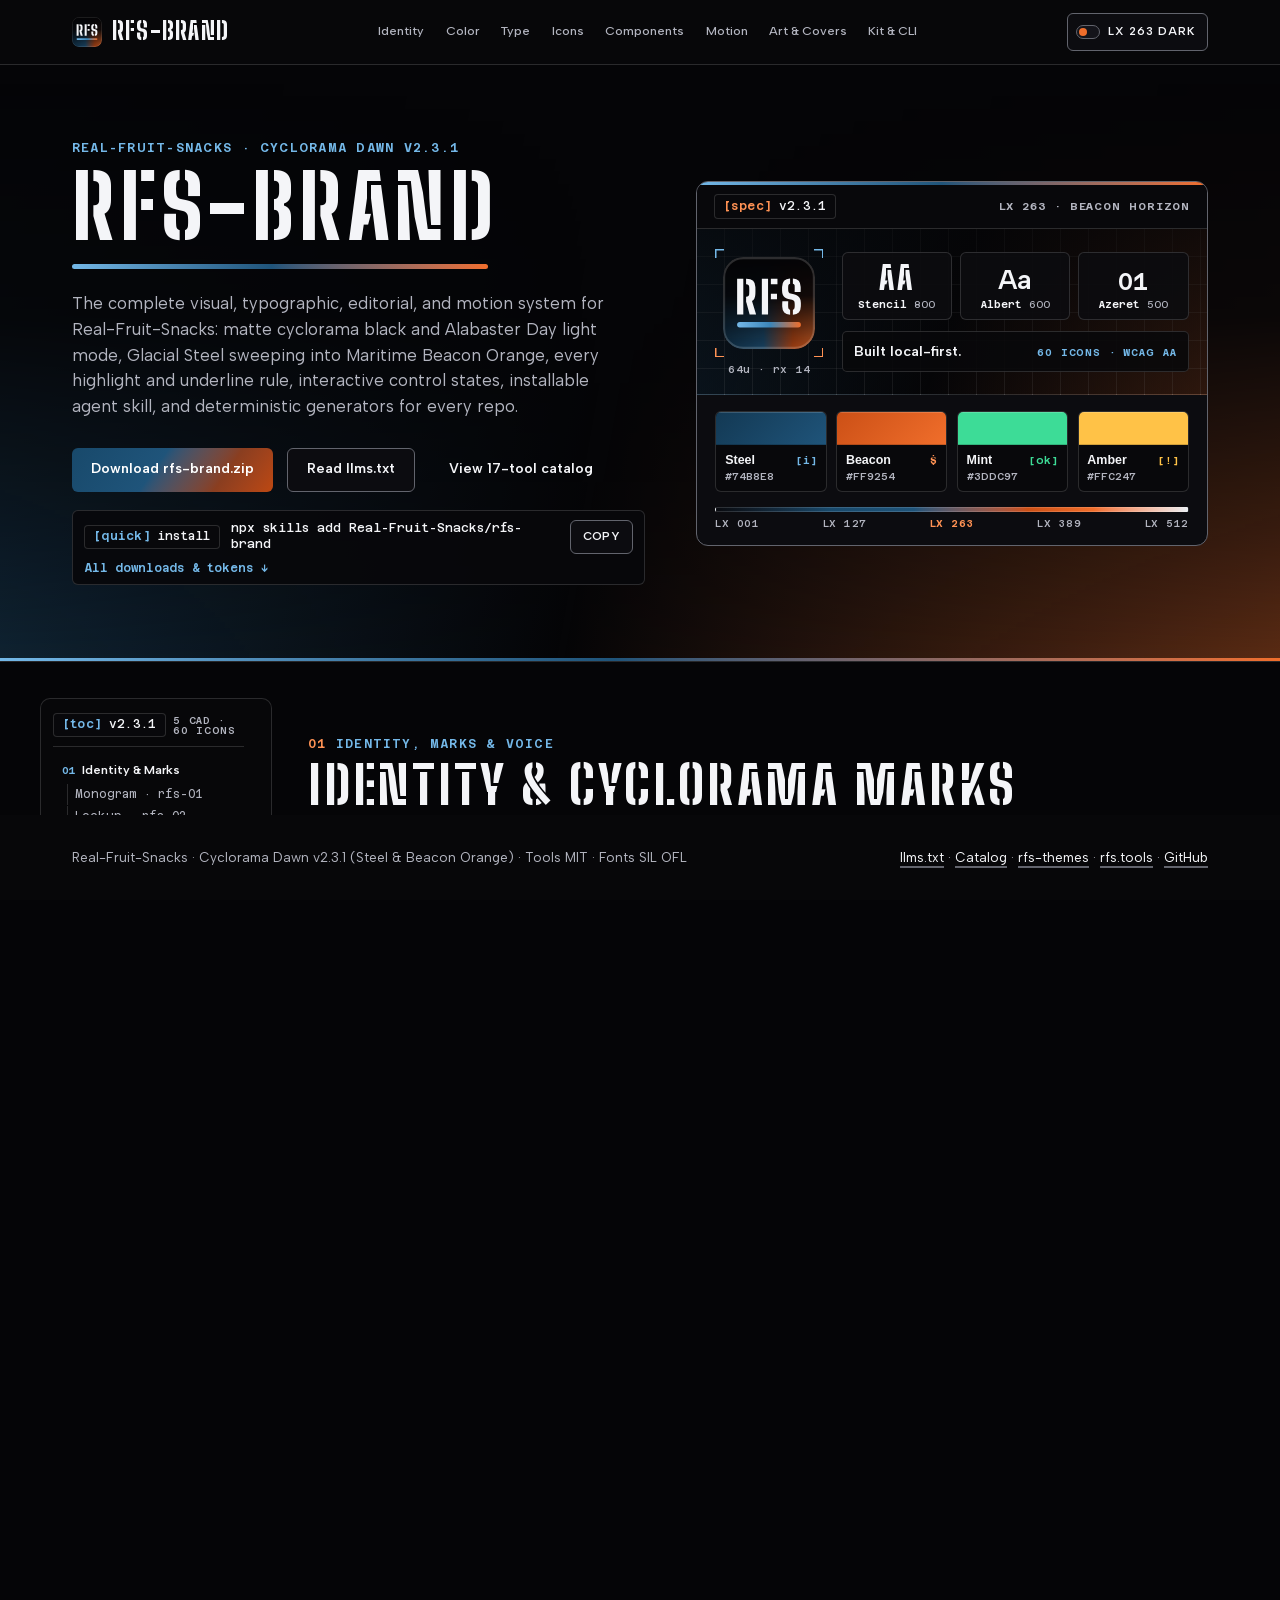
==== commit 831ed7f7: "feat(docs): add CAD blueprints rfs-02..05 and refactor manual into 8 chapters with sticky TOC" ====
--- a/docs/index.html
+++ b/docs/index.html
@@ -31,9 +31,9 @@
   <link rel="preload" href="assets/fonts/big-shoulders-stencil-latin.woff2" as="font" type="font/woff2" crossorigin>
   <link rel="preload" href="assets/fonts/albert-sans-latin.woff2" as="font" type="font/woff2" crossorigin>
   <link rel="preload" href="assets/fonts/azeret-mono-latin.woff2" as="font" type="font/woff2" crossorigin>
-  <link rel="stylesheet" href="assets/rfs.css?v=2.3.1">
-  <link rel="stylesheet" href="assets/rfs-components.css?v=2.3.1">
-  <link rel="stylesheet" href="assets/brand.css?v=2.3.1">
+  <link rel="stylesheet" href="assets/rfs.css?v=2.4.0">
+  <link rel="stylesheet" href="assets/rfs-components.css?v=2.4.0">
+  <link rel="stylesheet" href="assets/brand.css?v=2.4.0">
 </head>
 <body class="rfs-shell">
   <a class="skip-link visually-hidden" href="#main-heading">Skip to main content</a>
@@ -46,21 +46,15 @@
         <span class="brand-name">rfs-brand</span>
       </a>
 
-      <nav class="section-nav" aria-label="Brand manual sections">
-        <a href="#kit">Kit</a>
+      <nav class="section-nav" aria-label="Brand manual chapters">
+        <a href="#identity">Identity</a>
         <a href="#color">Color</a>
-        <a href="#cyclorama">Cyclorama</a>
         <a href="#type">Type</a>
-        <a href="#highlights">Highlights</a>
-        <a href="#controls">Controls</a>
-        <a href="#mark">Mark</a>
-        <a href="#voice">Voice</a>
-        <a href="#naming">Naming</a>
-        <a href="#assets">Assets</a>
-        <a href="#covers">Covers</a>
+        <a href="#icons">Icons</a>
+        <a href="#components">Components</a>
         <a href="#motion">Motion</a>
-        <a href="#terminal">Terminal</a>
-        <a href="#standards">Standards</a>
+        <a href="#art-covers">Art &amp; Covers</a>
+        <a href="#kit">Kit &amp; CLI</a>
       </nav>
 
       <button class="theme-toggle" type="button" data-theme-toggle hidden aria-label="Switch between LX 263 Dark and LX 512 Light">
@@ -71,13 +65,13 @@
     </div>
   </header>
 
-  <div class="page-scroll rfs-scroll-region" id="page-scroll">
+  <div class="page-scroll rfs-scroll-region" id="page-scroll" tabindex="0" role="region" aria-label="Brand manual content">
   <main id="top">
     <!-- Hero: Live Cyclorama Dawn Cover Specimen -->
     <div class="hero-band">
       <div class="wrap hero-grid">
         <div>
-          <p class="eyebrow">Real-Fruit-Snacks · Cyclorama Dawn v2.3</p>
+          <p class="eyebrow">Real-Fruit-Snacks · Cyclorama Dawn v2.3.1</p>
           <h1 class="hero-title" id="main-heading" tabindex="-1">RFS-BRAND</h1>
           <div class="hero-rule" aria-hidden="true"></div>
           <p class="hero-lede">The complete visual, typographic, editorial, and motion system for Real-Fruit-Snacks: matte cyclorama black and Alabaster Day light mode, Glacial Steel sweeping into Maritime Beacon Orange, every highlight and underline rule, interactive control states, installable agent skill, and deterministic generators for every repo.</p>
@@ -86,12 +80,21 @@
             <a class="btn btn-outline" href="llms.txt">Read llms.txt</a>
             <a class="btn btn-ghost" href="https://real-fruit-snacks.github.io/">View 17-tool catalog</a>
           </div>
+          <div class="hero-quick-kit" aria-label="Quick kit copy commands">
+            <span class="rfs-badge b-steel"><span class="k">[quick]</span> install</span>
+            <code id="cmd-hero-skill" class="quick-cmd">npx skills add Real-Fruit-Snacks/rfs-brand</code>
+            <span class="copy-wrap">
+              <button class="copy-btn" type="button" command="--copy" commandfor="cmd-hero-skill" aria-label="Copy npx skills add command">Copy</button>
+              <span class="copy-tip" role="status"></span>
+            </span>
+            <a class="quick-jump" href="#kit">All downloads &amp; tokens ↓</a>
+          </div>
         </div>
 
         <div class="specimen-card" aria-label="Live brand kit specimen">
           <div class="spec-top-beam" aria-hidden="true"></div>
           <div class="spec-bar">
-            <span class="rfs-badge b-beacon"><span class="k">[spec]</span> v2.3</span>
+            <span class="rfs-badge b-beacon"><span class="k">[spec]</span> v2.3.1</span>
             <span class="spec-bar-cue">
               <span class="only-dark">LX 263 · BEACON HORIZON</span>
               <span class="only-light">LX 512 · ALABASTER DAY</span>
@@ -176,147 +179,867 @@
       </div>
     </div>
 
-    <!-- §0 Get the Kit -->
-    <section class="doc-section" id="kit" tabindex="-1" aria-labelledby="kit-h">
+    <!-- Mobile / Tablet On-Demand Chapter Index -->
+    <div class="wrap toc-mobile-wrap">
+      <details class="toc-mobile">
+        <summary><span class="rfs-badge b-steel"><span class="k">[index]</span> 8 Chapters · 5 CAD Blueprints</span><span class="toc-mobile-hint">Jump to section</span></summary>
+        <nav class="toc-mobile-grid" aria-label="Quick section index">
+          <div class="toc-group">
+            <a class="toc-ch" href="#identity"><span class="toc-n">01</span> Identity &amp; Marks</a>
+            <div class="toc-subs">
+              <a href="#mark">Monogram · rfs-01</a>
+              <a href="#lockup">Lockup · rfs-02</a>
+              <a href="#voice">Principles &amp; Voice</a>
+              <a href="#naming">Naming Rules</a>
+            </div>
+          </div>
+          <div class="toc-group">
+            <a class="toc-ch" href="#color"><span class="toc-n">02</span> Color &amp; Cyclorama</a>
+            <div class="toc-subs">
+              <a href="#contrast">WCAG Matrix</a>
+              <a href="#dataviz">Data Viz (6 Series)</a>
+              <a href="#cyclorama">6-Phase Desk</a>
+            </div>
+          </div>
+          <div class="toc-group">
+            <a class="toc-ch" href="#type"><span class="toc-n">03</span> Type &amp; Accents</a>
+            <div class="toc-subs">
+              <a href="#highlights">Highlights &amp; Rails</a>
+            </div>
+          </div>
+          <div class="toc-group">
+            <a class="toc-ch" href="#icons"><span class="toc-n">04</span> Icons (60)</a>
+            <div class="toc-subs">
+              <a href="#icon-grid-blueprint">24×24 Grid · rfs-03</a>
+              <a href="#icon-browser">60-Icon Motion Lab</a>
+            </div>
+          </div>
+          <div class="toc-group">
+            <a class="toc-ch" href="#components"><span class="toc-n">05</span> Components</a>
+            <div class="toc-subs">
+              <a href="#controls">Controls &amp; Radios</a>
+              <a href="#loaders">4 Loaders &amp; Ring</a>
+              <a href="#shell-blueprint">App-Shell · rfs-05</a>
+              <a href="#app-primitives">Dialogs &amp; States</a>
+            </div>
+          </div>
+          <div class="toc-group">
+            <a class="toc-ch" href="#motion"><span class="toc-n">06</span> Motion Lab</a>
+          </div>
+          <div class="toc-group">
+            <a class="toc-ch" href="#art-covers"><span class="toc-n">07</span> Art &amp; Covers</a>
+            <div class="toc-subs">
+              <a href="#assets">Org Art (3 Tiers)</a>
+              <a href="#covers">Repo Covers · rfs-04</a>
+            </div>
+          </div>
+          <div class="toc-group">
+            <a class="toc-ch" href="#kit"><span class="toc-n">08</span> Kit, CLI &amp; Skill</a>
+            <div class="toc-subs">
+              <a href="#syntax">Syntax &amp; Mermaid</a>
+              <a href="#terminal">Terminal &amp; NO_COLOR</a>
+              <a href="#standards">Agent Skill &amp; Audit</a>
+            </div>
+          </div>
+        </nav>
+      </details>
+    </div>
+
+    <!-- Desktop 2-Column Manual Shell (Sticky TOC Rail + 8 Ordered Chapters) -->
+    <div class="manual-shell">
+      <aside class="toc-rail" aria-label="Manual table of contents">
+        <div class="toc-rail-head">
+          <span class="rfs-badge b-steel"><span class="k">[toc]</span> v2.3.1</span>
+          <span class="toc-rail-meta">5 CAD · 60 Icons</span>
+        </div>
+        <nav class="toc-rail-nav" aria-label="Brand manual outline">
+          <div class="toc-group">
+            <a class="toc-ch" href="#identity"><span class="toc-n">01</span> Identity &amp; Marks</a>
+            <div class="toc-subs">
+              <a href="#mark">Monogram · rfs-01</a>
+              <a href="#lockup">Lockup · rfs-02</a>
+              <a href="#voice">Principles &amp; Voice</a>
+              <a href="#naming">Naming Rules</a>
+            </div>
+          </div>
+          <div class="toc-group">
+            <a class="toc-ch" href="#color"><span class="toc-n">02</span> Color &amp; Cyclorama</a>
+            <div class="toc-subs">
+              <a href="#contrast">WCAG Matrix</a>
+              <a href="#dataviz">Data Viz (6 Series)</a>
+              <a href="#cyclorama">6-Phase Desk</a>
+            </div>
+          </div>
+          <div class="toc-group">
+            <a class="toc-ch" href="#type"><span class="toc-n">03</span> Type &amp; Accents</a>
+            <div class="toc-subs">
+              <a href="#highlights">Highlights &amp; Rails</a>
+            </div>
+          </div>
+          <div class="toc-group">
+            <a class="toc-ch" href="#icons"><span class="toc-n">04</span> Icons (60)</a>
+            <div class="toc-subs">
+              <a href="#icon-grid-blueprint">24×24 Grid · rfs-03</a>
+              <a href="#icon-browser">60-Icon Motion Lab</a>
+            </div>
+          </div>
+          <div class="toc-group">
+            <a class="toc-ch" href="#components"><span class="toc-n">05</span> Components</a>
+            <div class="toc-subs">
+              <a href="#controls">Controls &amp; Radios</a>
+              <a href="#loaders">4 Loaders &amp; Ring</a>
+              <a href="#shell-blueprint">App-Shell · rfs-05</a>
+              <a href="#app-primitives">Dialogs &amp; States</a>
+            </div>
+          </div>
+          <div class="toc-group">
+            <a class="toc-ch" href="#motion"><span class="toc-n">06</span> Motion Lab</a>
+          </div>
+          <div class="toc-group">
+            <a class="toc-ch" href="#art-covers"><span class="toc-n">07</span> Art &amp; Covers</a>
+            <div class="toc-subs">
+              <a href="#assets">Org Art (3 Tiers)</a>
+              <a href="#covers">Repo Covers · rfs-04</a>
+            </div>
+          </div>
+          <div class="toc-group">
+            <a class="toc-ch" href="#kit"><span class="toc-n">08</span> Kit, CLI &amp; Skill</a>
+            <div class="toc-subs">
+              <a href="#syntax">Syntax &amp; Mermaid</a>
+              <a href="#terminal">Terminal &amp; NO_COLOR</a>
+              <a href="#standards">Agent Skill &amp; Audit</a>
+            </div>
+          </div>
+        </nav>
+      </aside>
+
+      <div class="manual-content">
+    <!-- Chapter 01 · Identity, Marks & Voice -->
+    <section class="doc-section" id="identity" tabindex="-1" aria-labelledby="identity-h">
       <div class="wrap">
         <div class="sec-head">
-          <span class="sec-kicker"><span class="sec-num">§00</span> Distribution</span>
-          <h2 id="kit-h">Get the kit</h2>
-          <p class="sec-lede">Every GitHub release publishes the full kit archive alongside standalone CSS and JSON token files. Copy any command directly below.</p>
-        </div>
-
-        <div class="kit-grid">
-          <ul class="kit-list">
-            <li class="kit-item">
-              <div class="kit-item-head">
-                <code>rfs-brand.zip</code>
-                <span>BRAND.md, every SVG/PNG mark, social art, Python generators, variable fonts, and repo templates</span>
-              </div>
-              <div class="cmd-row">
-                <pre><code id="cmd-zip"><span class="rfs-tok-fn">curl</span> <span class="rfs-tok-kw">-LO</span> <span class="rfs-tok-str">https://github.com/Real-Fruit-Snacks/rfs-brand/releases/latest/download/rfs-brand.zip</span></code></pre>
-                <span class="copy-wrap">
-                  <button class="copy-btn" type="button" command="--copy" commandfor="cmd-zip" aria-label="Copy curl command for rfs-brand.zip">Copy</button>
-                  <span class="copy-tip" role="status"></span>
-                </span>
-              </div>
-            </li>
-            <li class="kit-item">
-              <div class="kit-item-head">
-                <code>rfs.css</code>
-                <span>Drop-in CSS custom properties: Dark (LX 263) default + Light (LX 512) opt-in theme, Forced Colors Mode, and Cartesian <code>oklab</code> gradients</span>
-              </div>
-              <div class="cmd-row">
-                <pre><code id="cmd-css"><span class="rfs-tok-fn">curl</span> <span class="rfs-tok-kw">-LO</span> <span class="rfs-tok-str">https://github.com/Real-Fruit-Snacks/rfs-brand/releases/latest/download/rfs.css</span></code></pre>
-                <span class="copy-wrap">
-                  <button class="copy-btn" type="button" command="--copy" commandfor="cmd-css" aria-label="Copy curl command for rfs.css">Copy</button>
-                  <span class="copy-tip" role="status"></span>
-                </span>
-              </div>
-            </li>
-            <li class="kit-item">
-              <div class="kit-item-head">
-                <code>rfs-components.css</code> · <code>rfs-motion.js</code>
-                <span>Drop-in component kit + zero-dependency motion controller: custom animated checkboxes, switches, jumping radios, console faders, upgraded loaders, opt-in 60-icon click motion, dialogs, and semantic toasts</span>
-              </div>
-              <div class="cmd-row">
-                <pre><code id="cmd-components"><span class="rfs-tok-fn">curl</span> <span class="rfs-tok-kw">-LO</span> <span class="rfs-tok-str">https://real-fruit-snacks.github.io/rfs-brand/assets/rfs-components.css</span>
-<span class="rfs-tok-fn">curl</span> <span class="rfs-tok-kw">-LO</span> <span class="rfs-tok-str">https://real-fruit-snacks.github.io/rfs-brand/assets/rfs-motion.js</span></code></pre>
-                <span class="copy-wrap">
-                  <button class="copy-btn" type="button" command="--copy" commandfor="cmd-components" aria-label="Copy curl commands for rfs-components.css and rfs-motion.js">Copy</button>
-                  <span class="copy-tip" role="status"></span>
-                </span>
-              </div>
-            </li>
-            <li class="kit-item">
-              <div class="kit-item-head">
-                <code>rfs-icons.svg</code>
-                <span>All 60 Cyclorama Precision Silkscreen icons in one drop-in SVG <code>&lt;symbol&gt;</code> sprite (<code>#rfs-i-&lt;name&gt;</code>) + Horizon gradient</span>
-              </div>
-              <div class="cmd-row">
-                <pre><code id="cmd-icons"><span class="rfs-tok-fn">curl</span> <span class="rfs-tok-kw">-LO</span> <span class="rfs-tok-str">https://github.com/Real-Fruit-Snacks/rfs-brand/releases/latest/download/rfs-icons.svg</span></code></pre>
-                <span class="copy-wrap">
-                  <button class="copy-btn" type="button" command="--copy" commandfor="cmd-icons" aria-label="Copy curl command for rfs-icons.svg">Copy</button>
-                  <span class="copy-tip" role="status"></span>
-                </span>
-              </div>
-            </li>
-            <li class="kit-item">
-              <div class="kit-item-head">
-                <code>rfs.tokens.json</code>
-                <span>Machine-readable colors, 6-phase Cyclorama stops, type ramp, spacing, radii, motion timings, CLI palette, and z-index layers</span>
-              </div>
-              <div class="cmd-row">
-                <pre><code id="cmd-json"><span class="rfs-tok-fn">curl</span> <span class="rfs-tok-kw">-LO</span> <span class="rfs-tok-str">https://github.com/Real-Fruit-Snacks/rfs-brand/releases/latest/download/rfs.tokens.json</span></code></pre>
-                <span class="copy-wrap">
-                  <button class="copy-btn" type="button" command="--copy" commandfor="cmd-json" aria-label="Copy curl command for rfs.tokens.json">Copy</button>
-                  <span class="copy-tip" role="status"></span>
-                </span>
-              </div>
-            </li>
-            <li class="kit-item">
-              <div class="kit-item-head">
-                <code>skills/rfs-brand/SKILL.md</code>
-                <span>Installable <code>agentskills.io</code> brand skill with 5 progressive-disclosure references + hosted <a class="rfs-link-prose" href="llms.txt"><code>llms.txt</code></a></span>
-              </div>
-              <div class="cmd-row">
-                <pre><code id="cmd-skill"><span class="rfs-tok-fn">npx</span> <span class="rfs-tok-kw">skills add</span> <span class="rfs-tok-str">Real-Fruit-Snacks/rfs-brand</span></code></pre>
-                <span class="copy-wrap">
-                  <button class="copy-btn" type="button" command="--copy" commandfor="cmd-skill">Copy<span class="visually-hidden"> npx skills add command</span></button>
-                  <span class="copy-tip" role="status"></span>
-                </span>
-              </div>
-            </li>
-            <li class="kit-item">
-              <div class="kit-item-head">
-                <code>rfs.dtcg.json</code> · <code>rfs-tailwind.css</code> · <code>rfs-tokens.ts</code>
-                <span>Standards-compliant W3C DTCG JSON, Tailwind CSS v4 <code>@theme</code> bridge, and typed TypeScript tokens</span>
-              </div>
-              <div class="cmd-row">
-                <pre><code id="cmd-exports"><span class="rfs-tok-fn">curl</span> <span class="rfs-tok-kw">-LO</span> <span class="rfs-tok-str">https://real-fruit-snacks.github.io/rfs-brand/assets/rfs.dtcg.json</span>
-<span class="rfs-tok-fn">curl</span> <span class="rfs-tok-kw">-LO</span> <span class="rfs-tok-str">https://real-fruit-snacks.github.io/rfs-brand/assets/rfs-tailwind.css</span>
-<span class="rfs-tok-fn">curl</span> <span class="rfs-tok-kw">-LO</span> <span class="rfs-tok-str">https://real-fruit-snacks.github.io/rfs-brand/assets/rfs-tokens.ts</span></code></pre>
-                <span class="copy-wrap">
-                  <button class="copy-btn" type="button" command="--copy" commandfor="cmd-exports">Copy<span class="visually-hidden"> curl commands for DTCG, Tailwind v4, and TypeScript tokens</span></button>
-                  <span class="copy-tip" role="status"></span>
-                </span>
-              </div>
-            </li>
-            <li class="kit-item">
-              <div class="kit-item-head">
-                <code>BRAND-RULES.md</code>
-                <span>Concise 1-page machine-readable brand contract ready to drop into any repo's <code>AGENTS.md</code></span>
-              </div>
-              <div class="cmd-row">
-                <pre><code id="cmd-rules"><span class="rfs-tok-fn">curl</span> <span class="rfs-tok-kw">-LO</span> <span class="rfs-tok-str">https://github.com/Real-Fruit-Snacks/rfs-brand/releases/latest/download/BRAND-RULES.md</span></code></pre>
-                <span class="copy-wrap">
-                  <button class="copy-btn" type="button" command="--copy" commandfor="cmd-rules" aria-label="Copy curl command for BRAND-RULES.md">Copy</button>
-                  <span class="copy-tip" role="status"></span>
-                </span>
-              </div>
-            </li>
-          </ul>
-
-          <aside class="release-box" aria-labelledby="release-h">
-            <h3 id="release-h">New in v2.3.0 — Custom Controls, Icon Motion &amp; Hardware Loaders</h3>
-            <p class="release-meta">Cyclorama Dawn · Steel &amp; Beacon Orange · November 2026</p>
-            <ul>
-              <li>Added custom mechanical-detent (<code>--rfs-ease-detent</code>) hardware controls in <code>rfs-components.css</code> + <code>rfs-motion.js</code>: 3 checkbox styles, 3 switches, ballistic <strong>Jumping Radios</strong> (Reticle Jump &amp; Aperture Hop), Segmented Cue Bar, Copy-to-Check morph, Armed Latch, and Console Fader.</li>
-              <li>Replaced plain progress bars with 4 Cyclorama Dawn loaders: <strong>DMX Cue Meter</strong> (etched 10% ticks + Signal Mint 100% lock), <strong>Horizon Alive Trace</strong>, <strong>20-Cell LED Ladder</strong>, and native <strong>Precision Progress Ring</strong>.</li>
-              <li>Added an official opt-in motion taxonomy (<code>.rfs-icon-live</code> + <code>data-rfs-motion</code>) across all 60 Precision Silkscreen icons, including 12 multi-part click animations in <code>tools/make-icons.py</code> and <code>icons.json</code>.</li>
-              <li>Maintains 100% WCAG parity: native HTML controls, compositor-only animations, <code>forced-colors</code> borders, and calm <code>prefers-reduced-motion</code> fallbacks.</li>
-            </ul>
-            <a class="rfs-link-prose" href="https://github.com/Real-Fruit-Snacks/rfs-brand/blob/main/CHANGELOG.md">Read full CHANGELOG.md</a>
-          </aside>
+          <span class="sec-kicker"><span class="sec-num">01</span> Identity, Marks &amp; Voice</span>
+          <h2 id="identity-h">Identity &amp; Cyclorama Marks</h2>
+          <p class="sec-lede"><code>RFS</code> outlined in Big Shoulders Stencil ExtraBold above a Glacial Steel → Maritime Beacon Orange horizon bar on a 64-unit rounded tile (<code>rx="14"</code>), paired with its horizontal lockup, visual audit specimens, voice commitments, and repository naming rules.</p>
+        </div>
+
+        <div class="sub-block" id="mark" tabindex="-1">
+          <div class="mark-layout">
+          <figure class="blueprint-box" id="mark-blueprint" data-bp-mode="blueprint">
+            <div class="bp-top-beam" aria-hidden="true"></div>
+            <div class="bp-header">
+              <div class="bp-title-meta">
+                <span class="rfs-badge b-steel"><span class="k">[dwg]</span> rfs-01</span>
+                <span class="bp-scale-tag">64×64u · 1:1</span>
+              </div>
+              <div class="bp-mode-group" role="group" aria-label="Mark blueprint view mode">
+                <button type="button" class="bp-mode-btn" data-bp-mode-btn="blueprint" aria-pressed="true">Blueprint</button>
+                <button type="button" class="bp-mode-btn" data-bp-mode-btn="wireframe" aria-pressed="false">Wireframe</button>
+                <button type="button" class="bp-mode-btn" data-bp-mode-btn="clearspace" aria-pressed="false">Clear Space</button>
+              </div>
+            </div>
+
+            <div class="bp-stage">
+              <svg viewBox="-23 -21 182 110" role="img" aria-labelledby="bp-title">
+                <title id="bp-title">64-unit Cyclorama Monogram Tile architectural CAD blueprint: rx 14 (21.9%), symmetric 14.9-unit top and bottom margins, 9.82-unit side insets, Big Shoulders Stencil 800 RFS from y 14.9 to y 40.0 above a 3.8-unit Steel to Beacon bar at y 45.3 to 49.1, and 14-unit clear space perimeter</title>
+                <defs>
+                  <pattern id="bp-stage-grid-sm" width="4" height="4" patternUnits="userSpaceOnUse">
+                    <path d="M4 0V4H0" fill="none" stroke="#74B8E8" stroke-opacity="0.065" stroke-width="0.2"/>
+                  </pattern>
+                  <pattern id="bp-stage-grid-lg" width="16" height="16" patternUnits="userSpaceOnUse">
+                    <path d="M16 0V16H0" fill="none" stroke="#74B8E8" stroke-opacity="0.14" stroke-width="0.32"/>
+                  </pattern>
+                  <pattern id="bp-tile-grid" width="4" height="4" patternUnits="userSpaceOnUse">
+                    <path d="M4 0V4H0" fill="none" stroke="#FFFFFF" stroke-opacity="0.09" stroke-width="0.18"/>
+                  </pattern>
+                  <pattern id="bp-clear-hatch" width="3.5" height="3.5" patternUnits="userSpaceOnUse" patternTransform="rotate(45)">
+                    <line x1="0" y1="0" x2="0" y2="3.5" stroke="#3DDC97" stroke-opacity="0.36" stroke-width="0.72"/>
+                  </pattern>
+                  <linearGradient id="bp-cyc-h" x1="0%" y1="0%" x2="100%" y2="0%">
+                    <stop offset="0%" stop-color="#133954"/>
+                    <stop offset="44%" stop-color="#1F547A"/>
+                    <stop offset="76%" stop-color="#CC5016"/>
+                    <stop offset="100%" stop-color="#F06E2B"/>
+                  </linearGradient>
+                  <linearGradient id="bp-cyc-f" x1="0%" y1="0%" x2="0%" y2="100%">
+                    <stop offset="0%" stop-color="#FFFFFF" stop-opacity="0"/>
+                    <stop offset="42%" stop-color="#FFFFFF" stop-opacity="0.08"/>
+                    <stop offset="74%" stop-color="#FFFFFF" stop-opacity="0.58"/>
+                    <stop offset="100%" stop-color="#FFFFFF" stop-opacity="1"/>
+                  </linearGradient>
+                  <mask id="bp-cyc-m" maskContentUnits="objectBoundingBox">
+                    <rect width="1" height="1" fill="url(#bp-cyc-f)"/>
+                  </mask>
+                  <linearGradient id="bp-rule" x1="0%" y1="0%" x2="100%" y2="0%">
+                    <stop offset="0%" stop-color="#74B8E8"/>
+                    <stop offset="52%" stop-color="#3B85B8"/>
+                    <stop offset="100%" stop-color="#F06E2B"/>
+                  </linearGradient>
+                  <path id="bp-rfs-glyphs" d="M18.54 40 16.22 31.46H16.07V27.65H16.19Q17.17 27.65 17.67 27.21Q18.17 26.78 18.21 25.95Q18.26 25.09 18.27 24.21Q18.29 23.33 18.28 22.45Q18.26 21.57 18.21 20.71Q18.16 19.87 17.67 19.44Q17.17 19.01 16.19 19.01H16.05V15.2H16.19Q19.49 15.2 20.96 16.53Q22.42 17.86 22.53 20.94Q22.56 21.89 22.57 22.63Q22.58 23.36 22.57 24.09Q22.56 24.81 22.53 25.73Q22.39 29.44 20.18 30.66L23.03 40ZM9.82 40V15.2H14.13V40Z M27.02 40V15.2H31.34V40ZM33.3 29.31V25.5H37.57V29.31ZM33.3 19.01V15.2H37.88V19.01Z M46.67 40.26Q43.87 40.07 42.6 38.69Q41.32 37.31 41.2 34.36Q41.19 33.81 41.19 33.18Q41.19 32.56 41.22 31.93Q41.24 31.31 41.32 30.75H45.38Q45.32 31.92 45.31 33.04Q45.29 34.17 45.38 35.14Q45.43 35.73 45.75 36.11Q46.07 36.48 46.67 36.64ZM48.62 40.26V36.63Q49.15 36.46 49.44 36.09Q49.74 35.72 49.81 35.14Q49.87 34.59 49.89 34.03Q49.91 33.48 49.89 32.92Q49.86 32.36 49.81 31.81Q49.75 31.07 49.27 30.51Q48.8 29.96 48.01 29.79L45.34 29.17Q43.76 28.81 42.85 28.05Q41.94 27.29 41.54 26.13Q41.14 24.98 41.09 23.43Q41.08 22.7 41.08 22.08Q41.08 21.46 41.1 20.81Q41.21 17.87 42.51 16.49Q43.82 15.12 46.67 14.94V18.56Q46.09 18.72 45.79 19.09Q45.48 19.45 45.41 20.03Q45.32 20.88 45.33 21.73Q45.33 22.58 45.41 23.43Q45.48 24.16 45.84 24.7Q46.19 25.23 46.99 25.41L49.35 25.91Q51.04 26.28 52.08 27.06Q53.12 27.84 53.61 29.04Q54.1 30.23 54.16 31.81Q54.18 32.21 54.18 32.65Q54.18 33.09 54.17 33.52Q54.15 33.96 54.14 34.36Q54.02 37.29 52.73 38.69Q51.44 40.08 48.62 40.26ZM49.83 24.39Q49.87 23.27 49.89 22.19Q49.9 21.11 49.85 20.03Q49.84 19.44 49.52 19.07Q49.21 18.7 48.62 18.55V14.94Q51.39 15.13 52.66 16.51Q53.93 17.89 54.04 20.81Q54.07 21.52 54.05 22.51Q54.03 23.5 53.99 24.39Z"/>
+                </defs>
+
+                <!-- Full-stage precision architectural drafting grid -->
+                <rect x="-23" y="-21" width="182" height="110" fill="url(#bp-stage-grid-sm)"/>
+                <rect x="-23" y="-21" width="182" height="110" fill="url(#bp-stage-grid-lg)"/>
+
+                <!-- Optical vertical centerline & top coordinate scale -->
+                <g class="bp-axis" fill="none" stroke="#74B8E8" stroke-opacity="0.34" stroke-width="0.34">
+                  <line x1="32" y1="-12.5" x2="32" y2="68.5" stroke-dasharray="2.4 1.1 0.45 1.1"/>
+                  <path d="M0 -3.8 V-5.8 M16 -3.8 V-5.2 M32 -3.8 V-6.0 M48 -3.8 V-5.2 M64 -3.8 V-5.8"/>
+                </g>
+                <g class="bp-axis-lbl" fill="#74B8E8" fill-opacity="0.7" font-family="Azeret Mono, monospace" font-size="2.75" text-anchor="middle">
+                  <text x="16" y="-7.2">16</text>
+                  <text x="32" y="-14.4" fill-opacity="0.92" font-weight="600">CL 32</text>
+                  <text x="48" y="-7.2">48</text>
+                  <text x="64" y="-7.2">64</text>
+                </g>
+
+                <!-- Layer 1: Clear-space 1x rx (14u) safe-zone perimeter & right-hand spec legend -->
+                <g class="bp-layer-clear">
+                  <rect x="-14" y="-14" width="14" height="14" fill="url(#bp-clear-hatch)" stroke="#3DDC97" stroke-opacity="0.6" stroke-width="0.38"/>
+                  <rect x="64" y="-14" width="14" height="14" fill="url(#bp-clear-hatch)" stroke="#3DDC97" stroke-opacity="0.6" stroke-width="0.38"/>
+                  <rect x="-14" y="64" width="14" height="14" fill="url(#bp-clear-hatch)" stroke="#3DDC97" stroke-opacity="0.6" stroke-width="0.38"/>
+                  <rect x="64" y="64" width="14" height="14" fill="url(#bp-clear-hatch)" stroke="#3DDC97" stroke-opacity="0.6" stroke-width="0.38"/>
+                  <rect x="-14" y="-14" width="92" height="92" fill="none" stroke="#3DDC97" stroke-width="0.58" stroke-dasharray="2.2 1.4"/>
+                  <g font-family="Azeret Mono, monospace" font-size="3" font-weight="600" fill="#3DDC97" text-anchor="middle">
+                    <text x="-7" y="-5.8">1×rx</text>
+                    <text x="71" y="-5.8">14u</text>
+                    <text x="-7" y="72.4">14u</text>
+                    <text x="71" y="72.4">1×rx</text>
+                    <text x="32" y="-16.4" font-size="2.8">92×92u SAFE FRAME (64 + 2×14)</text>
+                  </g>
+                  <!-- Dedicated Clear-Space engineering spec column -->
+                  <g>
+                    <line x1="78" y1="7" x2="86" y2="7" stroke="#3DDC97" stroke-width="0.45"/>
+                    <circle cx="86" cy="7" r="1.15" fill="#050507" stroke="#3DDC97" stroke-width="0.55"/>
+                    <text x="90.5" y="6" fill="#3DDC97" font-family="Azeret Mono, monospace" font-size="3.1" font-weight="600">CLEAR ZONE · 1×rx</text>
+                    <text x="90.5" y="9.8" fill="#B3B5C0" font-family="Azeret Mono, monospace" font-size="2.55">minimum 14u on all 4 sides</text>
+
+                    <line x1="78" y1="26" x2="86" y2="26" stroke="#74B8E8" stroke-width="0.45"/>
+                    <circle cx="86" cy="26" r="1.15" fill="#050507" stroke="#74B8E8" stroke-width="0.55"/>
+                    <text x="90.5" y="25" fill="#F4F5F8" font-family="Azeret Mono, monospace" font-size="3.1" font-weight="600">TOTAL BOUND · 92×92u</text>
+                    <text x="90.5" y="28.8" fill="#B3B5C0" font-family="Azeret Mono, monospace" font-size="2.55">zero text or chrome inside</text>
+
+                    <line x1="78" y1="45" x2="86" y2="45" stroke="#FF9254" stroke-width="0.45"/>
+                    <circle cx="86" cy="45" r="1.15" fill="#050507" stroke="#FF9254" stroke-width="0.55"/>
+                    <text x="90.5" y="44" fill="#FF9254" font-family="Azeret Mono, monospace" font-size="3.1" font-weight="600">NO DISTORTION</text>
+                    <text x="90.5" y="47.8" fill="#B3B5C0" font-family="Azeret Mono, monospace" font-size="2.55">never stretch, rotate, or glow</text>
+
+                    <rect x="90.5" y="57.5" width="4.5" height="4.5" fill="url(#bp-clear-hatch)" stroke="#3DDC97" stroke-width="0.45"/>
+                    <text x="98" y="60.9" fill="#B3B5C0" font-family="Azeret Mono, monospace" font-size="2.55">14×14u corner module</text>
+                  </g>
+                </g>
+
+                <!-- Layer 2: Shaded Cyclorama Master Mark -->
+                <g class="bp-layer-fill">
+                  <rect width="64" height="64" rx="14" fill="#050507"/>
+                  <rect width="64" height="64" rx="14" fill="url(#bp-cyc-h)" opacity="0.78" mask="url(#bp-cyc-m)"/>
+                  <rect width="64" height="64" rx="14" fill="url(#bp-tile-grid)"/>
+                  <rect x="0.6" y="0.6" width="62.8" height="62.8" rx="13.4" fill="none" stroke="rgba(255,255,255,0.24)" stroke-width="1.05"/>
+                  <use href="#bp-rfs-glyphs" fill="#F4F5F8"/>
+                  <rect x="9.82" y="45.3" width="44.36" height="3.8" rx="1.9" fill="url(#bp-rule)"/>
+                </g>
+
+                <!-- Layer 3: Precision CAD Wireframe X-Ray -->
+                <g class="bp-layer-wire">
+                  <rect x="0.35" y="0.35" width="63.3" height="63.3" rx="13.65" fill="rgba(5,5,7,0.52)" stroke="#74B8E8" stroke-width="0.72"/>
+                  <rect x="9.82" y="14.94" width="44.36" height="34.16" fill="none" stroke="#74B8E8" stroke-opacity="0.58" stroke-width="0.38" stroke-dasharray="1.2 1.0"/>
+                  <use href="#bp-rfs-glyphs" fill="rgba(240,110,43,0.10)" stroke="#FF9254" stroke-width="0.56" stroke-linejoin="miter"/>
+                  <rect x="9.82" y="45.3" width="44.36" height="3.8" rx="1.9" fill="rgba(116,184,232,0.12)" stroke="url(#bp-rule)" stroke-width="0.68"/>
+                  <line x1="8" y1="47.2" x2="56" y2="47.2" stroke="#FF9254" stroke-opacity="0.55" stroke-width="0.32" stroke-dasharray="1.5 1"/>
+                  <!-- Corner vertex anchor markers -->
+                  <g fill="#050507" stroke="#3DDC97" stroke-width="0.48">
+                    <rect x="9.12" y="14.5" width="1.4" height="1.4"/>
+                    <rect x="53.48" y="14.5" width="1.4" height="1.4"/>
+                    <rect x="9.12" y="39.3" width="1.4" height="1.4"/>
+                    <rect x="53.48" y="39.3" width="1.4" height="1.4"/>
+                    <rect x="9.12" y="46.5" width="1.4" height="1.4"/>
+                    <rect x="53.48" y="46.5" width="1.4" height="1.4"/>
+                  </g>
+                </g>
+
+                <!-- Layer 4: Geometric Construction Circles, Symmetry Calipers & Callouts -->
+                <g class="bp-layer-geo">
+                  <!-- rx 14 tangent construction circles & radius vector -->
+                  <circle cx="14" cy="14" r="14" fill="none" stroke="#74B8E8" stroke-opacity="0.72" stroke-width="0.42" stroke-dasharray="1.2 1.1"/>
+                  <circle cx="50" cy="50" r="14" fill="none" stroke="#FF9254" stroke-opacity="0.35" stroke-width="0.36" stroke-dasharray="1.2 1.1"/>
+                  <path d="M12.4 14 H15.6 M14 12.4 V15.6" fill="none" stroke="#74B8E8" stroke-width="0.44"/>
+                  <line x1="14" y1="14" x2="4.1" y2="4.1" stroke="#74B8E8" stroke-width="0.54"/>
+                  <circle cx="4.1" cy="4.1" r="0.98" fill="#050507" stroke="#74B8E8" stroke-width="0.56"/>
+                  <polyline points="4.1,4.1 -5.2,-9.5 -20.5,-9.5" fill="none" stroke="#74B8E8" stroke-opacity="0.82" stroke-width="0.4"/>
+                  <text x="-20.5" y="-11.6" fill="#74B8E8" font-family="Azeret Mono, monospace" font-size="3.1" font-weight="600">R14 · 21.9%</text>
+
+                  <!-- Left vertical symmetry calipers (14.9 top == 14.9 bottom) -->
+                  <g fill="none" stroke="#74B8E8" stroke-opacity="0.65" stroke-width="0.36">
+                    <line x1="-8.2" y1="0" x2="-8.2" y2="64"/>
+                    <path d="M-9.8 0 H-1.5 M-9.8 14.9 H-1.5 M-9.8 40.0 H-1.5 M-9.8 64 H-1.5"/>
+                    <path d="M-9.8 45.3 H-1.5 M-9.8 49.1 H-1.5" stroke="#FF9254" stroke-opacity="0.82"/>
+                  </g>
+                  <g font-family="Azeret Mono, monospace" font-size="2.8" text-anchor="end">
+                    <text x="-10.8" y="8.4" fill="#74B8E8">14.9</text>
+                    <text x="-10.8" y="28.4" fill="#F4F5F8" font-weight="600">25.1</text>
+                    <text x="-10.8" y="43.6" fill="#B3B5C0" font-size="2.5">5.3</text>
+                    <text x="-10.8" y="48.2" fill="#FF9254" font-weight="600">3.8</text>
+                    <text x="-10.8" y="57.6" fill="#74B8E8">14.9</text>
+                  </g>
+
+                  <!-- Horizontal datum guidelines across tile -->
+                  <g fill="none" stroke-width="0.4" stroke-dasharray="1.15 1.15">
+                    <line x1="-1.5" y1="14.9" x2="77.5" y2="14.9" stroke="#74B8E8" stroke-opacity="0.78"/>
+                    <line x1="-1.5" y1="40.0" x2="77.5" y2="40.0" stroke="#74B8E8" stroke-opacity="0.78"/>
+                    <polyline points="-1.5,47.2 72.5,47.2 77.5,51.6" stroke="#FF9254" stroke-opacity="0.88"/>
+                  </g>
+
+                  <!-- Bottom horizontal symmetry calipers (9.82 | 44.36 | 9.82 = 64.0u) -->
+                  <g fill="none" stroke="#74B8E8" stroke-opacity="0.45" stroke-width="0.34" stroke-dasharray="0.9 1.1">
+                    <line x1="9.82" y1="49.5" x2="9.82" y2="72.5"/>
+                    <line x1="54.18" y1="49.5" x2="54.18" y2="72.5"/>
+                  </g>
+                  <g fill="none" stroke="#74B8E8" stroke-width="0.44">
+                    <line x1="0" y1="71.2" x2="64" y2="71.2" stroke-opacity="0.72"/>
+                    <path d="M0 69.6 V72.8 M9.82 69.6 V72.8 M54.18 69.6 V72.8 M64 69.6 V72.8"/>
+                    <line x1="0" y1="81.8" x2="21" y2="81.8"/>
+                    <line x1="43" y1="81.8" x2="64" y2="81.8"/>
+                    <path d="M0 80.0 V83.6 M64 80.0 V83.6"/>
+                  </g>
+                  <g font-family="Azeret Mono, monospace" text-anchor="middle">
+                    <text x="4.9" y="75.7" fill="#B3B5C0" font-size="2.65">9.8</text>
+                    <text x="32" y="75.7" fill="#F4F5F8" font-size="2.9" font-weight="600">44.36u span</text>
+                    <text x="59.1" y="75.7" fill="#B3B5C0" font-size="2.65">9.8</text>
+                    <text x="32" y="83.0" fill="#74B8E8" font-size="3.2" font-weight="600">64.0u</text>
+                  </g>
+
+                  <!-- Right-hand structured CAD leader callouts (even vertical cadence, zero crowding) -->
+                  <g>
+                    <path d="M70.5 14.9 H72.5 V40.0 H70.5" fill="none" stroke="rgba(244,245,248,0.34)" stroke-width="0.42"/>
+
+                    <!-- Callout 1: Cap Top -->
+                    <circle cx="77.5" cy="14.9" r="1.2" fill="#050507" stroke="#74B8E8" stroke-width="0.58"/>
+                    <text x="82.5" y="13.7" fill="#74B8E8" font-family="Azeret Mono, monospace" font-size="3.05" font-weight="600">CAP TOP · y 14.9u</text>
+                    <text x="82.5" y="17.5" fill="#B3B5C0" font-family="Azeret Mono, monospace" font-size="2.55">matches 14.9u bottom margin</text>
+
+                    <!-- Callout 2: Stencil Typography -->
+                    <line x1="72.5" y1="27.4" x2="77.5" y2="27.4" stroke="rgba(244,245,248,0.48)" stroke-width="0.44"/>
+                    <circle cx="77.5" cy="27.4" r="1.2" fill="#050507" stroke="#F4F5F8" stroke-width="0.58"/>
+                    <text x="82.5" y="26.2" fill="#F4F5F8" font-family="Azeret Mono, monospace" font-size="3.1" font-weight="600">BIG SHOULDERS STENCIL</text>
+                    <text x="82.5" y="30.0" fill="#B3B5C0" font-family="Azeret Mono, monospace" font-size="2.55">Weight 800 · 25.1u height</text>
+
+                    <!-- Callout 3: Baseline -->
+                    <circle cx="77.5" cy="40.0" r="1.2" fill="#050507" stroke="#74B8E8" stroke-width="0.58"/>
+                    <text x="82.5" y="38.8" fill="#74B8E8" font-family="Azeret Mono, monospace" font-size="3.05" font-weight="600">BASELINE · y 40.0u</text>
+                    <text x="82.5" y="42.6" fill="#B3B5C0" font-family="Azeret Mono, monospace" font-size="2.55">shared 9.82u side insets</text>
+
+                    <!-- Callout 4: Horizon Bar (45° dogleg clears Baseline cleanly) -->
+                    <circle cx="77.5" cy="51.6" r="1.2" fill="#050507" stroke="#FF9254" stroke-width="0.58"/>
+                    <text x="82.5" y="50.8" fill="#FF9254" font-family="Azeret Mono, monospace" font-size="3.05" font-weight="600">HORIZON BAR · 3.8u</text>
+                    <text x="82.5" y="54.6" fill="#B3B5C0" font-family="Azeret Mono, monospace" font-size="2.55">y 45.3–49.1 · rx 1.9 · oklab</text>
+
+                    <!-- Callout 5: Ground & Cyclorama Swatch -->
+                    <rect x="82.5" y="61.2" width="26" height="2.6" rx="1.3" fill="url(#bp-rule)"/>
+                    <text x="82.5" y="67.8" fill="#F4F5F8" font-family="Azeret Mono, monospace" font-size="2.9" font-weight="600">#050507 + LX 263 WASH</text>
+                    <text x="82.5" y="71.4" fill="#B3B5C0" font-family="Azeret Mono, monospace" font-size="2.5">neutral matte · zero slate</text>
+                  </g>
+                </g>
+              </svg>
+            </div>
+
+            <div class="bp-spec-strip" aria-label="Mark construction metrics">
+              <div class="bp-spec-cell"><span class="bp-sk">Grid</span><span class="bp-sv">64×64u</span></div>
+              <div class="bp-spec-cell"><span class="bp-sk">Corner</span><span class="bp-sv">rx 14 (21.9%)</span></div>
+              <div class="bp-spec-cell"><span class="bp-sk">Symmetry</span><span class="bp-sv">14.9u V · 9.8u H</span></div>
+              <div class="bp-spec-cell"><span class="bp-sk">Clear Space</span><span class="bp-sv">≥ 14u (1×rx)</span></div>
+            </div>
+          </figure>
+
+          <div class="panel-card">
+            <h3>16 px Favicon Optical Scaling</h3>
+            <p style="margin:0;font-size:.88rem;color:var(--rfs-mute)">Favicons at 16–48 px use the small-size optical variant (<code>rfs-mark-small-*</code>) with larger glyph scale so <code>R</code>, <code>F</code>, and <code>S</code> stay legible in browser tabs.</p>
+            <div class="px-compare">
+              <figure class="px-card">
+                <div class="px-pair">
+                  <img class="only-dark" src="assets/rfs-mark-dark-16.png" alt="" width="16" height="16">
+                  <img class="only-light" src="assets/rfs-mark-light-16.png" alt="" width="16" height="16">
+                  <img class="px-zoom only-dark" src="assets/rfs-mark-dark-16.png" alt="Master dark mark at 16px scaled 6x" width="84" height="84">
+                  <img class="px-zoom only-light" src="assets/rfs-mark-light-16.png" alt="Master light mark at 16px scaled 6x" width="84" height="84">
+                </div>
+                <figcaption style="font-size:.78rem;color:var(--rfs-mute)">Master mark at 16 px</figcaption>
+              </figure>
+              <figure class="px-card">
+                <div class="px-pair">
+                  <img class="only-dark" src="assets/rfs-mark-small-dark-16.png" alt="" width="16" height="16">
+                  <img class="only-light" src="assets/rfs-mark-small-light-16.png" alt="" width="16" height="16">
+                  <img class="px-zoom only-dark" src="assets/rfs-mark-small-dark-16.png" alt="Small-size dark mark at 16px scaled 6x" width="84" height="84">
+                  <img class="px-zoom only-light" src="assets/rfs-mark-small-light-16.png" alt="Small-size light mark at 16px scaled 6x" width="84" height="84">
+                </div>
+                <figcaption style="font-size:.78rem;color:var(--rfs-mute)">Small-size mark at 16 px</figcaption>
+              </figure>
+            </div>
+            <p style="margin:0;font-size:.86rem;color:var(--rfs-mute)"><strong>Clear space:</strong> at least 1× corner radius on every side. <strong>Don't</strong> rotate, stretch, apply drop-shadows inside SVG masters, or place the color tile over busy photographic backgrounds.</p>
+          </div>
+        </div>
+
+        <div class="sub-block" id="lockup" tabindex="-1">
+          <div class="sub-head">
+            <span class="sub-tag">[dwg] rfs-02 · Horizontal Lockup</span>
+            <h3>Horizontal Lockup Construction</h3>
+            <p class="std-note">Pairs the <code>64×64u</code> tile with <code>REAL-FRUIT-SNACKS</code> (Big Shoulders Stencil 800) and <code>BUILT LOCAL-FIRST.</code> across an <code>18u</code> optical gap. Collapse to the standalone tile below <code>160px</code>.</p>
+          </div>
+        <figure class="blueprint-box blueprint-wide" id="lockup-blueprint" data-bp-mode="blueprint">
+          <div class="bp-top-beam" aria-hidden="true"></div>
+          <div class="bp-header">
+            <div class="bp-title-meta">
+              <span class="rfs-badge b-steel"><span class="k">[dwg]</span> rfs-02</span>
+              <span class="bp-scale-tag">405×64u · 6.33:1 · Horizontal Lockup</span>
+            </div>
+            <div class="bp-mode-group" role="group" aria-label="Horizontal lockup blueprint view mode">
+              <button type="button" class="bp-mode-btn" data-bp-mode-btn="blueprint" aria-pressed="true">Blueprint</button>
+              <button type="button" class="bp-mode-btn" data-bp-mode-btn="wireframe" aria-pressed="false">Wireframe</button>
+              <button type="button" class="bp-mode-btn" data-bp-mode-btn="clearspace" aria-pressed="false">Clear Space</button>
+            </div>
+          </div>
+
+          <div class="bp-stage">
+            <svg viewBox="-28 -30 462 128" role="img" aria-labelledby="bp2-title">
+              <title id="bp2-title">405 by 64-unit Horizontal Lockup CAD blueprint: 64-unit RFS monogram tile, 18-unit horizontal gap, 312.6-unit Big Shoulders Stencil wordmark above a 3-unit Steel to Beacon horizon rule and Azeret Mono tagline, with 16-unit clear space perimeter and 160px minimum width threshold</title>
+              <defs>
+                <pattern id="bp2-grid-sm" width="8" height="8" patternUnits="userSpaceOnUse">
+                  <path d="M8 0V8H0" fill="none" stroke="#74B8E8" stroke-opacity="0.065" stroke-width="0.3"/>
+                </pattern>
+                <pattern id="bp2-grid-lg" width="32" height="32" patternUnits="userSpaceOnUse">
+                  <path d="M32 0V32H0" fill="none" stroke="#74B8E8" stroke-opacity="0.14" stroke-width="0.5"/>
+                </pattern>
+                <pattern id="bp2-clear-hatch" width="5" height="5" patternUnits="userSpaceOnUse" patternTransform="rotate(45)">
+                  <line x1="0" y1="0" x2="0" y2="5" stroke="#3DDC97" stroke-opacity="0.36" stroke-width="1"/>
+                </pattern>
+                <linearGradient id="bp2-cyc-h" x1="0%" y1="0%" x2="100%" y2="0%">
+                  <stop offset="0%" stop-color="#133954"/>
+                  <stop offset="44%" stop-color="#1F547A"/>
+                  <stop offset="76%" stop-color="#CC5016"/>
+                  <stop offset="100%" stop-color="#F06E2B"/>
+                </linearGradient>
+                <linearGradient id="bp2-cyc-f" x1="0%" y1="0%" x2="0%" y2="100%">
+                  <stop offset="0%" stop-color="#FFFFFF" stop-opacity="0"/>
+                  <stop offset="42%" stop-color="#FFFFFF" stop-opacity="0.08"/>
+                  <stop offset="74%" stop-color="#FFFFFF" stop-opacity="0.58"/>
+                  <stop offset="100%" stop-color="#FFFFFF" stop-opacity="1"/>
+                </linearGradient>
+                <mask id="bp2-cyc-m" maskContentUnits="objectBoundingBox">
+                  <rect width="1" height="1" fill="url(#bp2-cyc-f)"/>
+                </mask>
+                <linearGradient id="bp2-rule" x1="0%" y1="0%" x2="100%" y2="0%">
+                  <stop offset="0%" stop-color="#74B8E8"/>
+                  <stop offset="52%" stop-color="#3B85B8"/>
+                  <stop offset="100%" stop-color="#F06E2B"/>
+                </linearGradient>
+                <path id="bp2-rfs" d="M18.54 40 16.22 31.46H16.07V27.65H16.19Q17.17 27.65 17.67 27.21Q18.17 26.78 18.21 25.95Q18.26 25.09 18.27 24.21Q18.29 23.33 18.28 22.45Q18.26 21.57 18.21 20.71Q18.16 19.87 17.67 19.44Q17.17 19.01 16.19 19.01H16.05V15.2H16.19Q19.49 15.2 20.96 16.53Q22.42 17.86 22.53 20.94Q22.56 21.89 22.57 22.63Q22.58 23.36 22.57 24.09Q22.56 24.81 22.53 25.73Q22.39 29.44 20.18 30.66L23.03 40ZM9.82 40V15.2H14.13V40Z M27.02 40V15.2H31.34V40ZM33.3 29.31V25.5H37.57V29.31ZM33.3 19.01V15.2H37.88V19.01Z M46.67 40.26Q43.87 40.07 42.6 38.69Q41.32 37.31 41.2 34.36Q41.19 33.81 41.19 33.18Q41.19 32.56 41.22 31.93Q41.24 31.31 41.32 30.75H45.38Q45.32 31.92 45.31 33.04Q45.29 34.17 45.38 35.14Q45.43 35.73 45.75 36.11Q46.07 36.48 46.67 36.64ZM48.62 40.26V36.63Q49.15 36.46 49.44 36.09Q49.74 35.72 49.81 35.14Q49.87 34.59 49.89 34.03Q49.91 33.48 49.89 32.92Q49.86 32.36 49.81 31.81Q49.75 31.07 49.27 30.51Q48.8 29.96 48.01 29.79L45.34 29.17Q43.76 28.81 42.85 28.05Q41.94 27.29 41.54 26.13Q41.14 24.98 41.09 23.43Q41.08 22.7 41.08 22.08Q41.08 21.46 41.1 20.81Q41.21 17.87 42.51 16.49Q43.82 15.12 46.67 14.94V18.56Q46.09 18.72 45.79 19.09Q45.48 19.45 45.41 20.03Q45.32 20.88 45.33 21.73Q45.33 22.58 45.41 23.43Q45.48 24.16 45.84 24.7Q46.19 25.23 46.99 25.41L49.35 25.91Q51.04 26.28 52.08 27.06Q53.12 27.84 53.61 29.04Q54.1 30.23 54.16 31.81Q54.18 32.21 54.18 32.65Q54.18 33.09 54.17 33.52Q54.15 33.96 54.14 34.36Q54.02 37.29 52.73 38.69Q51.44 40.08 48.62 40.26ZM49.83 24.39Q49.87 23.27 49.89 22.19Q49.9 21.11 49.85 20.03Q49.84 19.44 49.52 19.07Q49.21 18.7 48.62 18.55V14.94Q51.39 15.13 52.66 16.51Q53.93 17.89 54.04 20.81Q54.07 21.52 54.05 22.51Q54.03 23.5 53.99 24.39Z"/>
+                <path id="bp2-wordmark" d="M92.13 34 89.44 24.08H89.26V19.66H89.4Q90.54 19.66 91.12 19.15Q91.7 18.64 91.75 17.68Q91.8 16.69 91.82 15.67Q91.84 14.64 91.82 13.62Q91.81 12.6 91.75 11.6Q91.69 10.63 91.12 10.12Q90.54 9.62 89.41 9.62H89.24V5.2H89.41Q93.23 5.2 94.94 6.75Q96.64 8.29 96.76 11.86Q96.8 12.97 96.81 13.83Q96.82 14.68 96.81 15.52Q96.8 16.35 96.76 17.42Q96.6 21.73 94.03 23.15L97.34 34ZM82 34V5.2H87.01V34Z M102.16 34V5.2H107.17V34ZM109.46 34V29.58H114.73V34ZM109.46 21.58V17.16H114.37V21.58ZM109.46 9.62V5.2H114.73V9.62Z M118.38 34 122.22 5.2H131.03L131.56 9.62H125.96L125.73 16.83L124.93 23.25H127.49L126.31 27.66H124.48L123.53 34ZM129.64 34 127.59 16.83 127.41 11.4H131.69L134.79 34Z M139.28 34V5.2H144.3V34ZM146.55 34V29.58H151.32V34Z M154.81 23.33V18.91H168.78V23.33Z M173.68 34V5.2H178.69V34ZM180.96 21.58V17.16H185.92V21.58ZM180.96 9.62V5.2H186.28V9.62Z M200.94 34 198.25 24.08H198.07V19.66H198.21Q199.35 19.66 199.93 19.15Q200.51 18.64 200.56 17.68Q200.61 16.69 200.63 15.67Q200.65 14.64 200.63 13.62Q200.62 12.6 200.56 11.6Q200.5 10.63 199.93 10.12Q199.35 9.62 198.22 9.62H198.05V5.2H198.22Q202.04 5.2 203.75 6.75Q205.45 8.29 205.57 11.86Q205.61 12.97 205.62 13.83Q205.63 14.68 205.62 15.52Q205.61 16.35 205.57 17.42Q205.41 21.73 202.84 23.15L206.15 34ZM190.81 34V5.2H195.82V34Z M210.72 27.46Q210.65 21.93 210.65 16.32Q210.65 10.72 210.72 5.2H215.73Q215.66 8.88 215.65 12.76Q215.64 16.64 215.67 20.51Q215.7 24.38 215.73 28.06Q215.73 28.85 216.08 29.35Q216.44 29.85 217.13 30.09V34.31Q213.75 34.1 212.26 32.5Q210.77 30.9 210.72 27.46ZM219.41 34.31V30.09Q220.12 29.85 220.45 29.35Q220.79 28.85 220.79 28.06Q220.84 24.38 220.87 20.51Q220.89 16.64 220.88 12.76Q220.86 8.88 220.79 5.2H225.81Q225.89 10.72 225.89 16.32Q225.9 21.93 225.81 27.46Q225.76 30.9 224.26 32.5Q222.77 34.1 219.41 34.31Z M231.21 34V5.2H236.23V34Z M245.13 34V11.22H250.14V34ZM240.24 9.62V5.2H254.99V9.62Z M258.24 23.33V18.91H272.21V23.33Z M282.97 34.31Q279.72 34.08 278.24 32.48Q276.76 30.88 276.62 27.45Q276.6 26.81 276.6 26.08Q276.6 25.36 276.64 24.63Q276.67 23.91 276.75 23.26H281.47Q281.4 24.61 281.39 25.92Q281.37 27.23 281.47 28.36Q281.53 29.04 281.9 29.48Q282.28 29.91 282.97 30.1ZM285.24 34.31V30.08Q285.84 29.89 286.19 29.46Q286.54 29.03 286.61 28.36Q286.68 27.72 286.71 27.07Q286.73 26.43 286.71 25.78Q286.68 25.13 286.61 24.49Q286.55 23.63 285.99 22.98Q285.44 22.34 284.52 22.14L281.42 21.43Q279.6 21 278.54 20.12Q277.48 19.24 277.01 17.9Q276.55 16.56 276.49 14.76Q276.47 13.91 276.48 13.19Q276.48 12.47 276.5 11.71Q276.63 8.3 278.14 6.7Q279.66 5.1 282.97 4.89V9.1Q282.29 9.29 281.94 9.71Q281.59 10.14 281.51 10.81Q281.41 11.79 281.41 12.78Q281.41 13.77 281.51 14.76Q281.59 15.61 282 16.23Q282.41 16.85 283.34 17.06L286.09 17.64Q288.05 18.07 289.26 18.98Q290.46 19.88 291.03 21.27Q291.6 22.65 291.67 24.49Q291.69 24.96 291.69 25.47Q291.69 25.97 291.68 26.48Q291.66 26.98 291.64 27.45Q291.5 30.86 290.01 32.48Q288.51 34.1 285.24 34.31ZM286.63 15.88Q286.69 14.58 286.71 13.32Q286.72 12.06 286.67 10.81Q286.65 10.13 286.28 9.69Q285.92 9.26 285.24 9.09V4.89Q288.45 5.12 289.93 6.72Q291.4 8.32 291.53 11.72Q291.57 12.54 291.54 13.69Q291.52 14.84 291.47 15.88Z M305.77 34 303.69 24.43 302.09 9.59H296.72V5.2H305.1L307.15 14.43L309.17 29.58H314.52V34ZM296.72 34V11.35H300.6L301.29 23.07L301.71 34ZM310.58 27.81 309.84 17.05 309.47 5.2H314.52V27.81Z M319.02 34 322.86 5.2H331.66L332.19 9.62H326.6L326.36 16.83L325.57 23.25H328.13L326.94 27.66H325.12L324.16 34ZM330.28 34 328.22 16.83 328.04 11.4H332.33L335.42 34Z M346.09 34.31Q342.72 34.11 341.23 32.49Q339.74 30.88 339.66 27.45Q339.62 25.37 339.6 23.43Q339.59 21.49 339.59 19.59Q339.59 17.7 339.6 15.74Q339.62 13.78 339.66 11.69Q339.71 8.42 341.25 6.77Q342.79 5.12 346.09 4.89V9.11Q345.37 9.31 345.02 9.85Q344.68 10.4 344.65 11.43Q344.6 13.52 344.57 15.56Q344.54 17.6 344.54 19.6Q344.54 21.61 344.57 23.63Q344.6 25.65 344.65 27.75Q344.68 28.76 345.02 29.33Q345.37 29.9 346.09 30.1ZM348.37 34.31V30.11Q349.11 29.89 349.45 29.34Q349.79 28.79 349.83 27.75Q349.86 26.98 349.87 26.29Q349.88 25.6 349.87 24.87Q349.86 24.14 349.82 23.26H354.85Q354.89 24.25 354.9 25.39Q354.9 26.52 354.86 27.45Q354.77 30.89 353.25 32.5Q351.74 34.1 348.37 34.31ZM349.65 15.88Q349.67 15.17 349.69 14.4Q349.7 13.64 349.7 12.88Q349.7 12.12 349.68 11.43Q349.66 10.44 349.35 9.89Q349.04 9.35 348.37 9.12V4.9Q351.56 5.14 353.09 6.82Q354.62 8.5 354.71 11.72Q354.74 12.36 354.74 13.08Q354.74 13.8 354.72 14.52Q354.7 15.24 354.68 15.88Z M359.89 34V18.89H365.82L367.7 12.06L370.2 5.2H375.66L365 29.54V34ZM370.84 34 368.57 26.26 371.6 19.43 375.91 34ZM359.89 17.08V5.2H365.23L365.18 11.97L364.48 17.08Z M385.83 34.31Q382.58 34.08 381.1 32.48Q379.62 30.88 379.48 27.45Q379.46 26.81 379.46 26.08Q379.46 25.36 379.5 24.63Q379.53 23.91 379.61 23.26H384.34Q384.26 24.61 384.25 25.92Q384.23 27.23 384.34 28.36Q384.39 29.04 384.76 29.48Q385.14 29.91 385.83 30.1ZM388.1 34.31V30.08Q388.71 29.89 389.05 29.46Q389.4 29.03 389.47 28.36Q389.55 27.72 389.57 27.07Q389.59 26.43 389.57 25.78Q389.54 25.13 389.47 24.49Q389.41 23.63 388.85 22.98Q388.3 22.34 387.38 22.14L384.29 21.43Q382.46 21 381.4 20.12Q380.34 19.24 379.87 17.9Q379.41 16.56 379.35 14.76Q379.33 13.91 379.34 13.19Q379.34 12.47 379.36 11.71Q379.49 8.3 381 6.7Q382.52 5.1 385.83 4.89V9.1Q385.15 9.29 384.8 9.71Q384.45 10.14 384.37 10.81Q384.27 11.79 384.27 12.78Q384.27 13.77 384.37 14.76Q384.45 15.61 384.86 16.23Q385.27 16.85 386.2 17.06L388.95 17.64Q390.91 18.07 392.12 18.98Q393.33 19.88 393.9 21.27Q394.46 22.65 394.53 24.49Q394.55 24.96 394.55 25.47Q394.55 25.97 394.54 26.48Q394.52 26.98 394.5 27.45Q394.36 30.86 392.87 32.48Q391.37 34.1 388.1 34.31ZM389.5 15.88Q389.55 14.58 389.57 13.32Q389.58 12.06 389.53 10.81Q389.51 10.13 389.14 9.69Q388.78 9.26 388.1 9.09V4.89Q391.32 5.12 392.79 6.72Q394.26 8.32 394.39 11.72Q394.43 12.54 394.4 13.69Q394.38 14.84 394.33 15.88Z"/>
+                <path id="bp2-tagline" d="M86.36 54.3Q86.8 54.42 87.14 54.67Q87.48 54.93 87.68 55.32Q87.88 55.72 87.88 56.25Q87.88 56.92 87.54 57.43Q87.2 57.94 86.58 58.22Q85.96 58.5 85.11 58.5H82V50.47H84.99Q86.26 50.47 86.97 51.02Q87.69 51.58 87.69 52.48Q87.69 52.91 87.53 53.27Q87.37 53.64 87.07 53.9Q86.78 54.16 86.36 54.3ZM84.94 51.51H83.22V53.88H84.94Q85.62 53.88 86.01 53.54Q86.41 53.21 86.41 52.66Q86.41 52.12 86.01 51.81Q85.61 51.51 84.94 51.51ZM83.22 57.47H85.08Q85.78 57.47 86.19 57.12Q86.61 56.77 86.61 56.19Q86.61 55.58 86.17 55.25Q85.74 54.91 84.97 54.91H83.22Z M93.36 58.64Q92.42 58.64 91.71 58.26Q91.01 57.89 90.62 57.22Q90.24 56.55 90.24 55.65V50.47H91.47V55.65Q91.47 56.24 91.7 56.67Q91.94 57.11 92.36 57.35Q92.79 57.6 93.36 57.6Q93.93 57.6 94.35 57.35Q94.77 57.11 95.01 56.67Q95.24 56.24 95.24 55.65V50.47H96.47V55.65Q96.47 56.55 96.09 57.22Q95.7 57.89 95 58.26Q94.3 58.64 93.36 58.64Z M101.31 58.5V50.47H102.53V58.5ZM99.31 50.47H104.54V51.51H99.31ZM99.31 57.47H104.54V58.5H99.31Z M108.03 58.5V50.47H109.25V57.47H113.45V58.5Z M118.46 58.5V51.51H115.87V50.47H122.27V51.51H119.68V58.5Z M133.75 58.5V50.47H134.97V57.47H139.18V58.5Z M144.81 58.64Q143.79 58.64 143.03 58.13Q142.27 57.62 141.85 56.69Q141.43 55.75 141.43 54.49Q141.43 53.22 141.85 52.28Q142.27 51.35 143.03 50.84Q143.79 50.34 144.81 50.34Q145.84 50.34 146.6 50.84Q147.36 51.35 147.77 52.28Q148.19 53.21 148.19 54.49Q148.19 55.75 147.77 56.69Q147.36 57.62 146.6 58.13Q145.84 58.64 144.81 58.64ZM144.81 57.6Q145.44 57.6 145.91 57.22Q146.39 56.84 146.65 56.14Q146.92 55.44 146.92 54.49Q146.92 53.53 146.65 52.83Q146.39 52.13 145.91 51.75Q145.44 51.37 144.81 51.37Q144.19 51.37 143.71 51.75Q143.23 52.13 142.97 52.83Q142.7 53.53 142.7 54.49Q142.7 55.44 142.97 56.14Q143.23 56.84 143.71 57.22Q144.19 57.6 144.81 57.6Z M153.52 58.64Q152.45 58.64 151.68 58.11Q150.9 57.57 150.48 56.63Q150.06 55.69 150.06 54.48Q150.06 53.22 150.5 52.28Q150.93 51.35 151.72 50.84Q152.51 50.34 153.56 50.34Q154.4 50.34 155.08 50.67Q155.76 51 156.2 51.61Q156.63 52.22 156.7 53.07H155.36Q155.27 52.3 154.79 51.84Q154.31 51.37 153.54 51.37Q152.89 51.37 152.39 51.75Q151.89 52.12 151.61 52.82Q151.34 53.53 151.34 54.49Q151.34 55.46 151.62 56.16Q151.91 56.86 152.4 57.23Q152.89 57.6 153.52 57.6Q154.05 57.6 154.45 57.38Q154.85 57.16 155.11 56.76Q155.36 56.36 155.4 55.81H156.74Q156.66 56.67 156.25 57.3Q155.83 57.94 155.14 58.29Q154.45 58.64 153.52 58.64Z M159.78 56.48V55.45H164.24V56.48ZM161.07 50.47H162.83L165.31 58.5H164.06L162.43 53.19L161.95 51.43L161.46 53.2L159.82 58.5H158.59Z M168.05 58.5V50.47H169.27V57.47H173.48V58.5Z M177.34 55.45V54.43H180.86V55.45Z M184.82 58.5V50.47H190.64V51.51H186.04V53.83H189.22V54.86H186.04V58.5Z M195.64 58.5V50.47H196.86V58.5ZM193.63 50.47H198.86V51.51H193.63ZM193.63 57.47H198.86V58.5H193.63Z M202.94 55.14V54.11H204.97Q205.48 54.11 205.87 53.95Q206.25 53.78 206.47 53.47Q206.7 53.16 206.7 52.75Q206.7 52.36 206.5 52.09Q206.3 51.81 205.97 51.66Q205.64 51.51 205.22 51.51H202.94V50.47H205.22Q206.02 50.47 206.64 50.74Q207.26 51.01 207.62 51.52Q207.97 52.03 207.97 52.75Q207.97 53.21 207.76 53.64Q207.55 54.07 207.16 54.41Q206.76 54.75 206.2 54.94Q205.63 55.14 204.91 55.14ZM202.06 58.5V50.47H203.28V58.5ZM206.67 58.5Q206.6 57.96 206.38 57.43Q206.16 56.91 205.78 56.42Q205.4 55.94 204.84 55.52Q204.29 55.11 203.54 54.78L204.9 54.48Q205.67 54.86 206.21 55.32Q206.76 55.79 207.12 56.3Q207.48 56.82 207.67 57.38Q207.86 57.93 207.91 58.5Z M213.51 58.64Q212.58 58.64 211.89 58.28Q211.2 57.93 210.82 57.26Q210.45 56.59 210.45 55.64H211.65Q211.65 56.59 212.15 57.09Q212.64 57.6 213.51 57.6Q214.24 57.6 214.68 57.27Q215.13 56.93 215.13 56.32Q215.13 55.9 214.89 55.65Q214.64 55.4 214.23 55.24Q213.82 55.08 213.34 54.95Q212.86 54.83 212.37 54.67Q211.88 54.52 211.48 54.27Q211.07 54.03 210.82 53.63Q210.57 53.23 210.57 52.61Q210.57 51.95 210.92 51.43Q211.27 50.92 211.9 50.63Q212.53 50.34 213.38 50.34Q214.2 50.34 214.86 50.64Q215.52 50.94 215.91 51.5Q216.31 52.06 216.32 52.85H215.1Q215.09 52.39 214.85 52.06Q214.62 51.73 214.24 51.55Q213.85 51.37 213.38 51.37Q212.7 51.37 212.28 51.69Q211.85 52.01 211.85 52.57Q211.85 52.96 212.1 53.19Q212.34 53.42 212.75 53.56Q213.16 53.7 213.65 53.83Q214.13 53.95 214.62 54.1Q215.1 54.26 215.51 54.52Q215.91 54.78 216.16 55.21Q216.41 55.64 216.41 56.31Q216.41 57.02 216.03 57.55Q215.65 58.07 214.99 58.35Q214.34 58.64 213.51 58.64Z M221.36 58.5V51.51H218.77V50.47H225.17V51.51H222.58V58.5Z M229.84 58.5V57.08H231.27V58.5Z"/>
+              </defs>
+
+              <rect x="-28" y="-30" width="462" height="128" fill="url(#bp2-grid-sm)"/>
+              <rect x="-28" y="-30" width="462" height="128" fill="url(#bp2-grid-lg)"/>
+
+              <!-- Axis & coordinate ruler -->
+              <g class="bp-axis" fill="none" stroke="#74B8E8" stroke-opacity="0.34" stroke-width="0.45">
+                <line x1="-6" y1="32" x2="412" y2="32" stroke-dasharray="4 2 1 2"/>
+                <path d="M0 -6 V-9 M64 -6 V-9 M82 -6 V-9 M394.6 -6 V-9 M405 -6 V-9"/>
+              </g>
+              <g class="bp-axis-lbl" fill="#74B8E8" fill-opacity="0.78" font-family="Azeret Mono, monospace" font-size="4.4" text-anchor="middle">
+                <text x="0" y="-11.5">0</text>
+                <text x="64" y="-11.5">64</text>
+                <text x="82" y="-11.5">82</text>
+                <text x="394.6" y="-11.5">394.6</text>
+                <text x="415" y="-11.5" font-size="4">405</text>
+              </g>
+
+              <!-- Layer 1: Clear Space (16u = 0.25xH perimeter & 160px collapse rule) -->
+              <g class="bp-layer-clear">
+                <rect x="-16" y="-16" width="16" height="16" fill="url(#bp2-clear-hatch)" stroke="#3DDC97" stroke-opacity="0.6" stroke-width="0.6"/>
+                <rect x="405" y="-16" width="16" height="16" fill="url(#bp2-clear-hatch)" stroke="#3DDC97" stroke-opacity="0.6" stroke-width="0.6"/>
+                <rect x="-16" y="64" width="16" height="16" fill="url(#bp2-clear-hatch)" stroke="#3DDC97" stroke-opacity="0.6" stroke-width="0.6"/>
+                <rect x="405" y="64" width="16" height="16" fill="url(#bp2-clear-hatch)" stroke="#3DDC97" stroke-opacity="0.6" stroke-width="0.6"/>
+                <rect x="-16" y="-16" width="437" height="96" fill="none" stroke="#3DDC97" stroke-width="0.9" stroke-dasharray="3.6 2.2"/>
+                <g font-family="Azeret Mono, monospace" font-size="4.8" font-weight="600" fill="#3DDC97" text-anchor="middle">
+                  <text x="-8" y="-6.2">16u</text>
+                  <text x="413" y="-6.2">16u</text>
+                  <text x="-8" y="73.8">0.25H</text>
+                  <text x="413" y="73.8">0.25H</text>
+                  <text x="202.5" y="-20.2" font-size="5">437×96u SAFE FRAME (405 + 2×16u CLEAR ZONE)</text>
+                </g>
+                <g>
+                  <rect x="74" y="83" width="258" height="12" rx="2.2" fill="#08080b" stroke="#FF9254" stroke-opacity="0.7" stroke-width="0.6"/>
+                  <text x="203" y="90.8" fill="#FF9254" font-family="Azeret Mono, monospace" font-size="4.6" font-weight="600" text-anchor="middle">MIN RENDER WIDTH ≥ 160px · BELOW 160px COLLAPSE TO [dwg] rfs-01 TILE</text>
+                </g>
+              </g>
+
+              <!-- Layer 2: Shaded Master Horizontal Lockup -->
+              <g class="bp-layer-fill">
+                <rect width="64" height="64" rx="14" fill="#050507"/>
+                <rect width="64" height="64" rx="14" fill="url(#bp2-cyc-h)" opacity="0.76" mask="url(#bp2-cyc-m)"/>
+                <rect x="0.75" y="0.75" width="62.5" height="62.5" rx="13.25" fill="none" stroke="rgba(255,255,255,0.2)" stroke-width="1.4"/>
+                <use href="#bp2-rfs" fill="#F4F5F8"/>
+                <rect x="9.82" y="45.26" width="44.36" height="3.80" rx="1.90" fill="url(#bp2-rule)"/>
+                <use href="#bp2-wordmark" fill="#F4F5F8"/>
+                <rect x="82" y="40.5" width="312.6" height="3" rx="1.5" fill="url(#bp2-rule)"/>
+                <use href="#bp2-tagline" fill="#B3B5C0"/>
+              </g>
+
+              <!-- Layer 3: Precision CAD Wireframe X-Ray -->
+              <g class="bp-layer-wire">
+                <rect x="0.5" y="0.5" width="63" height="63" rx="13.5" fill="rgba(5,5,7,0.55)" stroke="#74B8E8" stroke-width="0.9"/>
+                <use href="#bp2-rfs" fill="rgba(240,110,43,0.10)" stroke="#FF9254" stroke-width="0.6"/>
+                <rect x="9.82" y="45.26" width="44.36" height="3.80" rx="1.90" fill="rgba(116,184,232,0.14)" stroke="url(#bp2-rule)" stroke-width="0.75"/>
+                <rect x="82" y="7" width="312.6" height="27" fill="none" stroke="#74B8E8" stroke-opacity="0.55" stroke-width="0.55" stroke-dasharray="2 1.6"/>
+                <use href="#bp2-wordmark" fill="rgba(240,110,43,0.10)" stroke="#FF9254" stroke-width="0.58"/>
+                <rect x="82" y="40.5" width="312.6" height="3" rx="1.5" fill="rgba(116,184,232,0.18)" stroke="url(#bp2-rule)" stroke-width="0.75"/>
+                <rect x="82" y="47.5" width="164" height="9" fill="none" stroke="#74B8E8" stroke-opacity="0.55" stroke-width="0.55" stroke-dasharray="2 1.6"/>
+                <use href="#bp2-tagline" fill="rgba(116,184,232,0.14)" stroke="#74B8E8" stroke-width="0.45"/>
+                <g fill="#050507" stroke="#3DDC97" stroke-width="0.65">
+                  <rect x="63" y="31" width="2" height="2"/>
+                  <rect x="81" y="33" width="2" height="2"/>
+                  <rect x="393.6" y="33" width="2" height="2"/>
+                  <rect x="81" y="41" width="2" height="2"/>
+                  <rect x="393.6" y="41" width="2" height="2"/>
+                  <rect x="81" y="55" width="2" height="2"/>
+                </g>
+              </g>
+
+              <!-- Layer 4: Calipers & Callouts -->
+              <g class="bp-layer-geo">
+                <!-- Left vertical calipers -->
+                <g fill="none" stroke="#74B8E8" stroke-opacity="0.68" stroke-width="0.5">
+                  <line x1="-10" y1="0" x2="-10" y2="64"/>
+                  <path d="M-12.5 0 H-2 M-12.5 34 H-2 M-12.5 64 H-2"/>
+                  <path d="M-12.5 42 H-2" stroke="#FF9254"/>
+                </g>
+                <g font-family="Azeret Mono, monospace" font-size="4.4" text-anchor="end">
+                  <text x="-14" y="19" fill="#F4F5F8" font-weight="600">34</text>
+                  <text x="-14" y="43.5" fill="#FF9254" font-weight="600">3.0</text>
+                  <text x="-14" y="56" fill="#74B8E8">64u</text>
+                </g>
+
+                <!-- Horizontal gap highlight (64..82 = 18u) -->
+                <rect x="64" y="0" width="18" height="64" fill="rgba(240,110,43,0.10)" stroke="#FF9254" stroke-opacity="0.45" stroke-width="0.5" stroke-dasharray="2 1.6"/>
+                <line x1="82" y1="34" x2="405" y2="34" stroke="#74B8E8" stroke-opacity="0.35" stroke-width="0.45" stroke-dasharray="2 2"/>
+                <line x1="82" y1="56.5" x2="394.6" y2="56.5" stroke="#74B8E8" stroke-opacity="0.28" stroke-width="0.45" stroke-dasharray="2 2"/>
+
+                <!-- Top callouts -->
+                <text x="32" y="-20" fill="#74B8E8" font-family="Azeret Mono, monospace" font-size="4.6" font-weight="600" text-anchor="middle">TILE · 64u</text>
+                <text x="73" y="-20" fill="#FF9254" font-family="Azeret Mono, monospace" font-size="4.6" font-weight="600" text-anchor="middle">GAP 18u</text>
+                <text x="238" y="-20" fill="#F4F5F8" font-family="Azeret Mono, monospace" font-size="4.7" font-weight="600" text-anchor="middle">BIG SHOULDERS STENCIL 800 · +0.055em · HORIZON RULE 3.0u</text>
+
+                <!-- Bottom horizontal calipers -->
+                <g fill="none" stroke="#74B8E8" stroke-width="0.55">
+                  <line x1="0" y1="74" x2="405" y2="74" stroke-opacity="0.72"/>
+                  <path d="M0 71.5 V76.5 M64 71.5 V76.5 M82 71.5 V76.5 M394.6 71.5 V76.5 M405 71.5 V76.5"/>
+                  <line x1="0" y1="88" x2="174" y2="88"/>
+                  <line x1="231" y1="88" x2="405" y2="88"/>
+                  <path d="M0 85.5 V90.5 M405 85.5 V90.5"/>
+                </g>
+                <g font-family="Azeret Mono, monospace" text-anchor="middle">
+                  <text x="32" y="81.2" fill="#B3B5C0" font-size="4.4">64.0u</text>
+                  <text x="73" y="81.2" fill="#FF9254" font-size="4.4" font-weight="600">18u</text>
+                  <text x="238.3" y="81.2" fill="#F4F5F8" font-size="4.7" font-weight="600">312.6u wordmark + horizon bar</text>
+                  <text x="401" y="81.2" fill="#B3B5C0" font-size="3.9">10.4</text>
+                  <text x="202.5" y="89.8" fill="#74B8E8" font-size="5" font-weight="600">405.0u</text>
+                </g>
+              </g>
+            </svg>
+          </div>
+
+          <div class="bp-spec-strip" aria-label="Horizontal lockup construction metrics">
+            <div class="bp-spec-cell"><span class="bp-sk">Canvas</span><span class="bp-sv">405×64u (6.33:1)</span></div>
+            <div class="bp-spec-cell"><span class="bp-sk">Tile Gap</span><span class="bp-sv">18u (0.28×H)</span></div>
+            <div class="bp-spec-cell"><span class="bp-sk">Clear Space</span><span class="bp-sv">≥ 16u (0.25×H)</span></div>
+            <div class="bp-spec-cell"><span class="bp-sk">Min Width</span><span class="bp-sv">160px (else rfs-01)</span></div>
+          </div>
+        </figure>
+        </div>
+
+        <div class="mark-gallery">
+          <figure class="mark-tile-card">
+            <div class="mark-stage on-dark"><img src="assets/rfs-mark-dark.svg" alt="RFS dark master mark"></div>
+            <figcaption><b>Master Dark</b><span>rfs-mark-dark.svg</span></figcaption>
+          </figure>
+          <figure class="mark-tile-card">
+            <div class="mark-stage on-light"><img src="assets/rfs-mark-light.svg" alt="RFS light alabaster mark"></div>
+            <figcaption><b>Alabaster Light</b><span>rfs-mark-light.svg</span></figcaption>
+          </figure>
+          <figure class="mark-tile-card">
+            <div class="mark-stage on-dark"><img src="assets/rfs-mark-dark-square.svg" alt="RFS full-bleed square mark"></div>
+            <figcaption><b>Full-Bleed Square</b><span>rfs-mark-dark-square.svg</span></figcaption>
+          </figure>
+          <figure class="mark-tile-card">
+            <div class="mark-stage on-dark"><img src="assets/rfs-mark-mono-white.svg" alt="RFS single-color white mark"></div>
+            <figcaption><b>Mono White (Print)</b><span>rfs-mark-mono-white.svg</span></figcaption>
+          </figure>
+          <figure class="mark-tile-card">
+            <div class="mark-stage on-light"><img src="assets/rfs-mark-mono-ink.svg" alt="RFS single-color ink mark"></div>
+            <figcaption><b>Mono Ink (Etch)</b><span>rfs-mark-mono-ink.svg</span></figcaption>
+          </figure>
+          <figure class="mark-tile-card">
+            <div class="mark-stage on-dark"><img src="assets/rfs-lockup-dark.svg" alt="RFS horizontal dark lockup"></div>
+            <figcaption><b>Horizontal Lockup</b><span>rfs-lockup-dark.svg</span></figcaption>
+          </figure>
+          <figure class="mark-tile-card">
+            <div class="mark-stage on-light"><img src="assets/rfs-lockup-light.svg" alt="RFS horizontal light lockup"></div>
+            <figcaption><b>Light Lockup</b><span>rfs-lockup-light.svg</span></figcaption>
+          </figure>
+          <figure class="mark-tile-card">
+            <div class="mark-stage on-dark"><img src="assets/rfs-lockup-stacked-dark.svg" alt="RFS stacked dark lockup"></div>
+            <figcaption><b>Stacked Lockup</b><span>rfs-lockup-stacked-dark.svg</span></figcaption>
+          </figure>
+        </div>
+
+        <div class="dodont-wrap">
+          <h3>Visual Do vs. Don't — Marks &amp; UI Anti-Patterns</h3>
+          <p class="sec-lede">Side-by-side specimens showing the most common brand regressions caught during audits—apply the <code>[ok]</code> left pattern and reject the <code>[x]</code> right anti-pattern.</p>
+          <div class="dodont-grid">
+            <div class="dodont-pair">
+              <div class="dodont-pair-head">
+                <h4>01 · Mark Geometry &amp; Wash</h4>
+                <span class="rfs-badge b-steel"><span class="k">[mark]</span> 1:1 · rx 14</span>
+              </div>
+              <div class="dodont-cols">
+                <figure class="dodont-card is-do">
+                  <span class="dodont-tag">[ok] Do</span>
+                  <div class="dodont-stage">
+                    <img class="good-mark-clean only-dark" src="assets/rfs-mark-dark.svg" alt="Proper 1:1 dark RFS mark" width="56" height="56">
+                    <img class="good-mark-clean only-light" src="assets/rfs-mark-light.svg" alt="Proper 1:1 light RFS mark" width="56" height="56">
+                  </div>
+                  <figcaption>Keep strict 1:1 ratio, <code>14u</code> clear space, and the built-in Steel→Beacon wash (<code>0.36</code> light).</figcaption>
+                </figure>
+                <figure class="dodont-card is-dont">
+                  <span class="dodont-tag">[x] Don't</span>
+                  <div class="dodont-stage">
+                    <img class="bad-mark-stretch only-dark" src="assets/rfs-mark-dark.svg" alt="Misused stretched RFS mark with orange glow" width="78" height="44">
+                    <img class="bad-mark-stretch only-light" src="assets/rfs-mark-light.svg" alt="Misused stretched light RFS mark with orange glow" width="78" height="44">
+                  </div>
+                  <figcaption>Never stretch aspect ratios, add neon outer drop-shadows, or strip the Alabaster wash to flat white.</figcaption>
+                </figure>
+              </div>
+            </div>
+
+            <div class="dodont-pair">
+              <div class="dodont-pair-head">
+                <h4>02 · Gradient Interpolation Space</h4>
+                <span class="rfs-badge b-beacon"><span class="k">[color]</span> in oklab</span>
+              </div>
+              <div class="dodont-cols">
+                <figure class="dodont-card is-do">
+                  <span class="dodont-tag">[ok] Do</span>
+                  <div class="dodont-stage">
+                    <div class="grad-sample-bar grad-sample-oklab" aria-hidden="true"></div>
+                    <code>in oklab</code>
+                  </div>
+                  <figcaption>Cartesian <code>in oklab</code> sweeps Steel into Beacon across a crisp neutral twilight midpoint.</figcaption>
+                </figure>
+                <figure class="dodont-card is-dont">
+                  <span class="dodont-tag">[x] Don't</span>
+                  <div class="dodont-stage">
+                    <div class="grad-sample-bar grad-sample-muddy" aria-hidden="true"></div>
+                    <code>polar oklch</code>
+                  </div>
+                  <figcaption>Polar hue interpolation routes across 360° through off-brand magenta/violet mud.</figcaption>
+                </figure>
+              </div>
+            </div>
+
+            <div class="dodont-pair">
+              <div class="dodont-pair-head">
+                <h4>03 · Badges &amp; Terminal Chrome</h4>
+                <span class="rfs-badge b-ok"><span class="k">[ui]</span> 4px token</span>
+              </div>
+              <div class="dodont-cols">
+                <figure class="dodont-card is-do">
+                  <span class="dodont-tag">[ok] Do</span>
+                  <div class="dodont-stage">
+                    <span class="rfs-badge b-ok"><span class="k">[ok]</span> synced</span>
+                    <span class="rfs-badge b-steel"><span class="k">[shell]</span> local</span>
+                  </div>
+                  <figcaption>Use <code>4px</code> <code>D · Terminal Token</code> badges and a <code>3px</code> horizon edge—zero fake OS chrome.</figcaption>
+                </figure>
+                <figure class="dodont-card is-dont">
+                  <span class="dodont-tag">[x] Don't</span>
+                  <div class="dodont-stage">
+                    <span class="bad-mac-dots"><i style="background:#ff5f56"></i><i style="background:#ffbd2e"></i><i style="background:#27c93f"></i> Glowing Pill</span>
+                  </div>
+                  <figcaption>Never draw macOS traffic-light dots, purple neon pills, or <code>99px</code> glassmorphic status capsules.</figcaption>
+                </figure>
+              </div>
+            </div>
+
+            <div class="dodont-pair">
+              <div class="dodont-pair-head">
+                <h4>04 · Scrollbar Shell &amp; Modals</h4>
+                <span class="rfs-badge b-fail"><span class="k">[ux]</span> app-shell</span>
+              </div>
+              <div class="dodont-cols">
+                <figure class="dodont-card is-do">
+                  <span class="dodont-tag">[ok] Do</span>
+                  <div class="dodont-stage">
+                    <div class="mini-shell-demo is-good" aria-hidden="true">
+                      <div class="mini-shell-hdr">.rfs-shell-header</div>
+                      <div class="mini-shell-body">.rfs-scroll-region<span class="mini-shell-sb"></span></div>
+                    </div>
+                  </div>
+                  <figcaption>Scrollbar starts cleanly below the header hairline; confirmations use branded <code>&lt;dialog&gt;</code>.</figcaption>
+                </figure>
+                <figure class="dodont-card is-dont">
+                  <span class="dodont-tag">[x] Don't</span>
+                  <div class="dodont-stage">
+                    <div class="mini-shell-demo is-bad" aria-hidden="true">
+                      <div class="mini-shell-hdr">sticky header</div>
+                      <div class="mini-shell-body">window scroll</div>
+                      <span class="mini-shell-sb"></span>
+                    </div>
+                  </div>
+                  <figcaption>Never let scrollbars cut through top nav chrome or call native <code>alert()</code>/<code>confirm()</code>.</figcaption>
+                </figure>
+              </div>
+            </div>
+          </div>
+        </div>
+        </div>
+
+        <div class="sub-block sub-divider" id="voice" tabindex="-1">
+          <div class="sub-head">
+            <span class="sub-tag">Ethos &amp; Editorial Voice</span>
+            <h3>Core Principles &amp; Voice</h3>
+            <p class="std-note">Four engineering commitments shared across all 17 active public repositories, paired with four voice tests that keep every README concise and verifiable.</p>
+          </div>
+          <div class="card-quad">
+          <div class="principle-card">
+            <div class="principle-code">01 / LOCAL</div>
+            <h3>Local-first by default</h3>
+            <p>Software runs on your machine against your own files, certificates, and processes—not behind a cloud service.</p>
+          </div>
+          <div class="principle-card">
+            <div class="principle-code">02 / PRIVACY</div>
+            <h3>No accounts or tracking</h3>
+            <p>Zero signups, zero telemetry beacons, and zero third-party analytics scripts across apps and docs.</p>
+          </div>
+          <div class="principle-card">
+            <div class="principle-code">03 / OPEN</div>
+            <h3>Source-first on GitHub</h3>
+            <p>Every active tool is public, inspectable, and documented plainly beside its actual inputs and outputs.</p>
+          </div>
+          <div class="principle-card">
+            <div class="principle-code">04 / DIRECT</div>
+            <h3>Direct downloads &amp; setups</h3>
+            <p>Releases, source builds, and scripted setups stay straightforward and reproducible without vendor lock-in.</p>
+          </div>
+        </div>
+
+        <div class="card-quad" style="margin-top:1.25rem">
+          <div class="principle-card">
+            <h3>Plain</h3>
+            <p>Short sentences and concrete nouns. Assume the reader is busy and technically capable.</p>
+            <p class="voice-test">Test: Could someone act on it at 2 am?</p>
+          </div>
+          <div class="principle-card">
+            <h3>Specific</h3>
+            <p>Real versions, OS names, command flags, and measured numbers instead of vague adjectives.</p>
+            <p class="voice-test">Test: Can every adjective become a fact?</p>
+          </div>
+          <div class="principle-card">
+            <h3>Dry</h3>
+            <p>Personality belongs in real engineering details—never hype headlines or exclamation points.</p>
+            <p class="voice-test">Test: Still sharp with zero emoji?</p>
+          </div>
+          <div class="principle-card">
+            <h3>Honest</h3>
+            <p>State platform constraints and caveats upfront so readers decide before installing.</p>
+            <p class="voice-test">Test: Is the main caveat visible early?</p>
+          </div>
+        </div>
+
+        <div class="banned-bar">
+          <strong>Banned copy:</strong>
+          <s>blazing</s> <s>powerful</s> <s>modern</s> <s>seamless</s> <s>supercharge</s> <s>awesome</s> <s>Welcome!</s> <s>coming soon</s>
+          <span style="color:var(--rfs-mute)">— plus all emoji, <code>shields.io</code> rainbow badge walls, and exclamation marks in headlines.</span>
+        </div>
+
+        <div class="table-wrap" tabindex="0" role="region" aria-labelledby="voice-matrix-cap" style="margin-top:1.5rem">
+          <table class="data-table">
+            <caption id="voice-matrix-cap">Voice &amp; microcopy Before / After rewrites across engineering surfaces</caption>
+            <thead>
+              <tr>
+                <th scope="col">Surface</th>
+                <th scope="col">[x] Avoid</th>
+                <th scope="col">[ok] Use</th>
+              </tr>
+            </thead>
+            <tbody>
+              <tr>
+                <th scope="row">README one-liner</th>
+                <td class="voice-avoid">A blazing-fast, modern Rust screenshot tool!</td>
+                <td class="voice-use">Screenshot capture and annotation in pure Rust</td>
+              </tr>
+              <tr>
+                <th scope="row">CLI error</th>
+                <td class="voice-avoid">Error: Something went wrong connecting.</td>
+                <td class="voice-use"><code>[x] qBittorrent refused 127.0.0.1:8080 — enable Web UI and retry</code></td>
+              </tr>
+              <tr>
+                <th scope="row">Empty state</th>
+                <td class="voice-avoid">Nothing here yet! Let's get started!</td>
+                <td class="voice-use"><code>[empty]</code> 0 targets staged — run <code>pwn-broker add &lt;ip&gt;</code>.</td>
+              </tr>
+              <tr>
+                <th scope="row">Destructive CTA</th>
+                <td class="voice-avoid">Are you sure? [Yes] [No]</td>
+                <td class="voice-use">Delete <code>forest.tar.gz</code>? <code>[Cancel]</code> <code>[Delete Archive]</code></td>
+              </tr>
+              <tr>
+                <th scope="row">Toast notice</th>
+                <td class="voice-avoid">Awesome! Copied successfully!</td>
+                <td class="voice-use"><code>[ok]</code> Copied git clone URL.</td>
+              </tr>
+              <tr>
+                <th scope="row">Release note</th>
+                <td class="voice-avoid">Supercharged performance and seamless UX improvements.</td>
+                <td class="voice-use">Reduced full-world redraw from 18 ms to 4 ms on 4K displays.</td>
+              </tr>
+            </tbody>
+          </table>
+        </div>
+        </div>
+
+        <div class="sub-block sub-divider" id="naming" tabindex="-1">
+          <div class="sub-head">
+            <span class="sub-tag">Conventions</span>
+            <h3>Naming Standards</h3>
+            <p class="std-note">Consistent repository slugs, one-line descriptions, tags, and retirement workflows keep the entire GitHub account reading like one cohesive workshop.</p>
+          </div>
+          <div class="table-wrap" tabindex="0" role="region" aria-labelledby="naming-cap">
+          <table class="data-table">
+            <caption id="naming-cap">Naming rules and verified examples</caption>
+            <thead>
+              <tr><th scope="col">Thing</th><th scope="col">Rule</th><th scope="col">Example</th></tr>
+            </thead>
+            <tbody>
+              <tr><th scope="row">Repo slug</th><td><code>thing-it-does</code>: lowercase, hyphens, 2–3 words. No <code>my-</code> or <code>-tool</code>.</td><td><code>port-sync</code>, <code>screen-mark</code></td></tr>
+              <tr><th scope="row">Description</th><td>≤ 60 chars, sentence case, no trailing period, matches README line 1.</td><td>Keeps qBittorrent's port synced to Proton VPN</td></tr>
+              <tr><th scope="row">Topics</th><td>Max 6; at least one language tag + one domain tag.</td><td><code>rust</code> <code>networking</code> <code>windows</code></td></tr>
+              <tr><th scope="row">CLI binary</th><td>One binary per repo, named identically to the repository slug.</td><td><code>port-sync check</code></td></tr>
+              <tr><th scope="row">Releases</th><td>SemVer tag <code>vX.Y.Z</code>, release title equals tag, no codenames.</td><td><code>v2.1.0</code></td></tr>
+              <tr><th scope="row">Retiring</th><td>Archive read-only on GitHub and move into <code>retired</code> in <code>tools.json</code>.</td><td><code>archive-example</code></td></tr>
+              <tr><th scope="row">Deep docs</th><td>Versioned Markdown in <code>docs/*.md</code> (keep <code>README.md</code> 40–60 lines).</td><td><code>docs/USAGE.md</code></td></tr>
+              <tr><th scope="row">Account / Brand</th><td><code>Real-Fruit-Snacks</code> in URLs; <strong>RFS</strong> in marks and compact chrome.</td><td><code>Real-Fruit-Snacks</code> / <strong>RFS</strong></td></tr>
+            </tbody>
+          </table>
+        </div>
         </div>
       </div>
     </section>
 
-    <!-- §1 Color & Dual-Theme Contrast Proof Matrix -->
+    <!-- Chapter 02 · Color, Contrast & Six-Phase Cyclorama Desk -->
     <section class="doc-section" id="color" tabindex="-1" aria-labelledby="color-h">
       <div class="wrap">
         <div class="sec-head">
-          <span class="sec-kicker"><span class="sec-num">§01</span> Palette &amp; Accessibility</span>
-          <h2 id="color-h">Color &amp; Contrast</h2>
+          <span class="sec-kicker"><span class="sec-num">02</span> Palette, Contrast &amp; Atmosphere</span>
+          <h2 id="color-h">Color &amp; Cyclorama Desk</h2>
           <p class="sec-lede">Two calibrated modes—<strong>LX 263 Beacon Horizon</strong> (neutral matte cyclorama black) and <strong>LX 512 Alabaster Day</strong> (light daylight paper)—with two chromatic poles: <strong>Glacial Steel</strong> and <strong>Maritime Beacon Orange</strong>. Click any hex swatch below to copy its value.</p>
         </div>
 
@@ -438,7 +1161,7 @@
           </table>
         </div>
 
-        <div class="proof-wrap">
+        <div class="proof-wrap" id="contrast" tabindex="-1">
           <h3>Verified WCAG 2.1 Contrast Proof Matrix (Both Modes Simultaneously)</h3>
           <p class="sec-lede">Every foreground token measured mathematically against all four surface tiers. Minimum targets: <strong>4.50:1</strong> for normal text (WCAG 1.4.3) and <strong>3.00:1</strong> for control borders (WCAG 1.4.11). Every cell below passes.</p>
           <div class="proof-panes">
@@ -493,7 +1216,7 @@
 
         <div class="viz-wrap">
           <div>
-            <h3>Data Visualization Palette (6 Ordered Series)</h3>
+            <h3 id="dataviz" tabindex="-1">Data Visualization Palette (6 Ordered Series)</h3>
             <p class="sec-lede">Derived directly from calibrated Cyclorama Dawn tokens (<code>--rfs-viz-1</code> through <code>--rfs-viz-6</code>). Every series passes WCAG AA (≥ 5.8:1) in both modes, uses direct text labels + tabular numerals (<code>tnum</code>), and avoids default rainbow chart palettes.</p>
           </div>
           <div class="viz-grid">
@@ -573,19 +1296,14 @@
             </figure>
           </div>
         </div>
-      </div>
-    </section>
-
-    <!-- §2 Six-Phase Cyclorama Lighting Desk -->
-    <section class="doc-section" id="cyclorama" tabindex="-1" aria-labelledby="cyc-h">
-      <div class="wrap">
-        <div class="sec-head">
-          <span class="sec-kicker"><span class="sec-num">§02</span> Atmosphere</span>
-          <h2 id="cyc-h">Six-Phase Cyclorama Desk</h2>
-          <p class="sec-lede">Full web surfaces support six lighting cues sweeping cleanly from matte Blackout through Glacial Steel and Maritime Beacon Orange into Alabaster Day. Drag the fader or pick a cue below to inspect each physical wash live.</p>
-        </div>
-
-        <div class="cyc-lab">
+
+        <div class="sub-block sub-divider" id="cyclorama" tabindex="-1">
+          <div class="sub-head">
+            <span class="sub-tag">Atmosphere · LX 001–512</span>
+            <h3>Six-Phase Cyclorama Desk</h3>
+            <p class="std-note">Full web surfaces support six lighting cues sweeping cleanly from matte Blackout through Glacial Steel and Maritime Beacon Orange into Alabaster Day. Drag the fader or pick a cue below to inspect each physical wash live.</p>
+          </div>
+          <div class="cyc-lab">
           <div class="cyc-stage" id="cyc-stage" data-cue="2">
             <div class="cyc-stage-top">
               <span class="cyc-stage-code" id="cyc-code">LX 263 · Beacon Horizon</span>
@@ -609,16 +1327,17 @@
             </div>
           </div>
         </div>
+        </div>
       </div>
     </section>
 
-    <!-- §3 Typography, Live Tester & Space/Radius -->
+    <!-- Chapter 03 · Typography, Rhythm & Editorial Accents -->
     <section class="doc-section" id="type" tabindex="-1" aria-labelledby="type-h">
       <div class="wrap">
         <div class="sec-head">
-          <span class="sec-kicker"><span class="sec-num">§03</span> Typography &amp; Rhythm</span>
-          <h2 id="type-h">Type, Space &amp; Shape</h2>
-          <p class="sec-lede">Three self-hosted variable SIL OFL fonts bundled directly in every repository—zero Google Fonts or third-party requests. <strong>Big Shoulders Stencil</strong> carries monumental display identity, <strong>Albert Sans</strong> handles all UI and prose, and <strong>Azeret Mono</strong> handles code, cue numbers, and telemetry.</p>
+          <span class="sec-kicker"><span class="sec-num">03</span> Typography, Space &amp; Editorial Accents</span>
+          <h2 id="type-h">Type, Space &amp; Accents</h2>
+          <p class="sec-lede">Three self-hosted variable SIL OFL fonts bundled directly in every repository—zero Google Fonts or third-party requests—paired with the <code>4px</code> spacing scale, underlines, marks, keycaps, and semantic callout rails.</p>
         </div>
 
         <dl class="type-ramp">
@@ -681,19 +1400,14 @@
             </div>
           </div>
         </div>
-      </div>
-    </section>
-
-    <!-- §4 Highlights, Underlines, Selections, Callouts & Badges -->
-    <section class="doc-section" id="highlights" tabindex="-1" aria-labelledby="hl-h">
-      <div class="wrap">
-        <div class="sec-head">
-          <span class="sec-kicker"><span class="sec-num">§04</span> Editorial Micro-Grammar</span>
-          <h2 id="hl-h">Highlights, Underlines &amp; Accents</h2>
-          <p class="sec-lede">Every link underline, inline text highlight, native selection color, keyboard keycap, callout rail, divider, and status badge standardized across all Real-Fruit-Snacks documentation and apps.</p>
-        </div>
-
-        <div class="accent-grid">
+
+        <div class="sub-block sub-divider" id="highlights" tabindex="-1">
+          <div class="sub-head">
+            <span class="sub-tag">Editorial Emphasis</span>
+            <h3>Highlights, Underlines &amp; Callout Rails</h3>
+            <p class="std-note">Every underline, inline highlight, text selection, callout rail, and blockquote follows strict semantic roles—never neon glow, never random gradients, never color without meaning.</p>
+          </div>
+          <div class="accent-grid">
           <div class="panel-card">
             <h3>Underlines &amp; Dividers</h3>
             <p style="margin:0;font-size:.94rem">
@@ -770,1375 +1484,218 @@
             </ul>
           </div>
         </div>
+        </div>
       </div>
     </section>
 
-    <!-- §5 Controls, Interactive States & Focus -->
-    <section class="doc-section" id="controls" tabindex="-1" aria-labelledby="ctrl-h">
+    <!-- Chapter 04 · Precision Silkscreen Icons (60) -->
+    <section class="doc-section" id="icons" tabindex="-1" aria-labelledby="icons-h">
       <div class="wrap">
         <div class="sec-head">
-          <span class="sec-kicker"><span class="sec-num">§05</span> Interaction</span>
-          <h2 id="ctrl-h">Controls, States &amp; Focus</h2>
-          <p class="sec-lede">Every interactive button, toggle pill, and native form control across default, hover, active, disabled, and keyboard <code>:focus-visible</code> states. Press <kbd class="rfs-kbd">Tab</kbd> across this section to inspect the <code>2px</code> Beacon focus ring (<code>3px</code> offset).</p>
-        </div>
-
-        <div class="controls-grid">
-          <div class="panel-card">
-            <h3>Action Buttons, Morphs &amp; Toggles</h3>
-            <div class="btn-rack">
-              <button class="rfs-btn rfs-btn-horizon" type="button">Horizon Sweep</button>
-              <button class="btn btn-beacon" type="button">Solid Beacon</button>
-              <button class="btn btn-steel" type="button">Solid Steel</button>
-              <button class="rfs-btn rfs-btn-fault" type="button" command="show-modal" commandfor="rfs-confirm-delete-demo">Delete…</button>
-              <button class="rfs-btn rfs-btn-fault-soft" type="button">Revoke</button>
-              <button class="btn btn-outline" type="button">Outline</button>
-              <button class="btn btn-outline" type="button" disabled>Disabled</button>
-            </div>
-            <div class="btn-rack" aria-label="Micro-interaction action buttons">
-              <span class="copy-wrap">
-                <button class="rfs-btn-copy-morph" type="button" command="--copy" commandfor="snip-buttons">
-                  <span class="rfs-copy-ico" aria-hidden="true">
-                    <svg class="ico-clip" viewBox="0 0 24 24"><rect x="8.5" y="8.5" width="11.5" height="11.5" rx="1"/><path d="M15.5 8.5V4.5A0.5 0.5 0 0 0 15 4H4.5A0.5 0.5 0 0 0 4 4.5V15a0.5 0.5 0 0 0 0.5 0.5h4"/></svg>
-                    <svg class="ico-check" viewBox="0 0 24 24"><path d="M4.5 12.5L9.5 17.5L19.5 6.5"/></svg>
-                  </span>
-                  <span>Copy Snippet</span>
-                </button>
-                <span class="copy-tip" role="status"></span>
-              </span>
-              <button class="rfs-btn-arm" type="button" data-rfs-arm data-arm-idle="Purge Cache" data-arm-confirm="[!] Confirm Purge" data-arm-done="[ok] Purged">Purge Cache</button>
-            </div>
-            <div class="btn-rack" aria-label="Interactive filter chips demo">
-              <button class="rfs-chip" type="button" data-demo-pill aria-pressed="true"><span class="k">[all]</span> 17</button>
-              <button class="rfs-chip" type="button" data-demo-pill aria-pressed="false"><span class="k">[rust]</span> 5</button>
-              <button class="rfs-chip" type="button" data-demo-pill aria-pressed="false"><span class="k">[go]</span> 1</button>
-              <button class="rfs-chip" type="button" data-demo-pill aria-pressed="false"><span class="k">[kali]</span> 8</button>
-              <button class="rfs-chip" type="button" data-demo-pill aria-pressed="false"><span class="k">[win]</span> 10</button>
-            </div>
-            <div class="switch-rack" aria-label="Custom switch variants">
-              <label class="rfs-switch-label">
-                <input class="rfs-switch" id="demo-auto-sync" type="checkbox" switch checked>
-                <span>Cue Slide</span>
-              </label>
-              <label class="rfs-switch-label">
-                <input class="rfs-switch-breaker" type="checkbox" switch checked>
-                <span>Breaker Rocker</span>
-              </label>
-              <label class="rfs-switch-label">
-                <input class="rfs-switch-patch" type="checkbox" switch checked>
-                <span>Patch Shutter</span>
-              </label>
-            </div>
-            <details class="code-disclosure">
-              <summary>View HTML — Buttons, Morphs &amp; Switches</summary>
-              <div class="code-disclosure-body">
-                <div class="rfs-code-card">
-                  <div class="rfs-code-head">
-                    <span class="rfs-badge b-steel"><span class="k">[html]</span></span>
-                    <span class="copy-wrap">
-                      <button class="copy-btn" type="button" command="--copy" commandfor="snip-buttons">Copy HTML<span class="visually-hidden"> for buttons, chips, and switches</span></button>
-                      <span class="copy-tip" role="status"></span>
-                    </span>
-                  </div>
-                  <pre class="rfs-code-block"><code id="snip-buttons">&lt;button class="rfs-btn rfs-btn-horizon" type="button"&gt;Horizon Sweep&lt;/button&gt;
-&lt;button class="rfs-btn-arm" type="button" data-rfs-arm data-arm-confirm="[!] Confirm"&gt;Purge Cache&lt;/button&gt;
-&lt;label class="rfs-switch-label"&gt;&lt;input class="rfs-switch" type="checkbox" switch checked&gt;&lt;span&gt;Cue Slide&lt;/span&gt;&lt;/label&gt;
-&lt;label class="rfs-switch-label"&gt;&lt;input class="rfs-switch-breaker" type="checkbox" switch checked&gt;&lt;span&gt;Breaker&lt;/span&gt;&lt;/label&gt;
-&lt;label class="rfs-switch-label"&gt;&lt;input class="rfs-switch-patch" type="checkbox" switch checked&gt;&lt;span&gt;Patch&lt;/span&gt;&lt;/label&gt;</code></pre>
-                </div>
-              </div>
-            </details>
-          </div>
-
-          <div class="panel-card">
-            <h3>Checkboxes, Jumping Radios &amp; Fader</h3>
-            <div class="field-group">
-              <label for="demo-repo-input">Repository slug (<code>:user-valid</code> Mint / <code>:user-invalid</code> Crimson)</label>
-              <input class="rfs-input" id="demo-repo-input" type="text" pattern="[a-z0-9]+(-[a-z0-9]+)*" value="port-sync" required aria-describedby="demo-repo-hint">
-              <span id="demo-repo-hint" style="font-size:.8rem;color:var(--rfs-mute)">Native validation stays silent until interaction; select below uses <code>appearance: base-select</code>.</span>
-            </div>
-            <div class="field-group">
-              <label for="demo-cue-select">Default lighting cue</label>
-              <select class="rfs-select" id="demo-cue-select" name="default-cue">
-                <button><selectedcontent></selectedcontent></button>
-                <option value="lx263" selected>LX 263 — Beacon Horizon (Dark default)</option>
-                <option value="lx127">LX 127 — Glacial Steel (Dark)</option>
-                <option value="lx512">LX 512 — Alabaster Day (Light)</option>
-              </select>
-            </div>
-            <div class="check-showcase">
-              <div class="check-showcase-row">
-                <label class="rfs-check-label"><input type="checkbox" class="rfs-check" data-indet-demo checked><span>Ink Draw</span></label>
-                <label class="rfs-check-label"><input type="checkbox" class="rfs-check-shutter" data-indet-demo checked><span>Shutter</span></label>
-                <label class="rfs-check-label"><input type="checkbox" class="rfs-check-token" data-indet-demo checked><span>Bracket</span></label>
-                <button type="button" class="rfs-chip" id="ctrl-indet-btn"><span class="k">[-]</span> Indeterminate</button>
-              </div>
-            </div>
-            <div class="jump-radio-showcase">
-              <div>
-                <span class="mini-kicker">Reticle Jump (<code>data-rfs-radio-jump="reticle"</code>)</span>
-                <div class="rfs-radio-group" data-rfs-radio-jump="reticle" role="radiogroup" aria-label="Reticle Jump preset">
-                  <label class="rfs-radio-label is-compact"><input type="radio" name="demo-ret" class="rfs-radio" checked><span>Low</span></label>
-                  <label class="rfs-radio-label is-compact"><input type="radio" name="demo-ret" class="rfs-radio"><span>Mid</span></label>
-                  <label class="rfs-radio-label is-compact"><input type="radio" name="demo-ret" class="rfs-radio"><span>Max</span></label>
-                </div>
-              </div>
-              <div>
-                <span class="mini-kicker">Aperture Hop (<code>data-rfs-radio-jump="aperture"</code>)</span>
-                <div class="rfs-radio-group" data-rfs-radio-jump="aperture" role="radiogroup" aria-label="Aperture Hop format">
-                  <label class="rfs-radio-label is-compact"><input type="radio" name="demo-ap" class="rfs-radio" checked><span>CSS</span></label>
-                  <label class="rfs-radio-label is-compact"><input type="radio" name="demo-ap" class="rfs-radio"><span>DTCG</span></label>
-                  <label class="rfs-radio-label is-compact"><input type="radio" name="demo-ap" class="rfs-radio"><span>TS</span></label>
-                </div>
-              </div>
-            </div>
-            <div class="fader-seg-row">
-              <div class="field-group">
-                <div class="fader-head">
-                  <label for="ctrl-fader-demo">Console Fader (<code>.rfs-fader</code>)</label>
-                  <span id="ctrl-fader-out" class="rfs-badge b-beacon"><span class="k">64%</span></span>
-                </div>
-                <input id="ctrl-fader-demo" class="rfs-fader" type="range" min="0" max="100" value="64" data-rfs-fader data-rfs-fader-out="ctrl-fader-out">
-              </div>
-              <div class="field-group">
-                <span class="mini-kicker">Cue Carriage (<code>data-rfs-segmented</code>)</span>
-                <div class="rfs-segmented" data-rfs-segmented role="radiogroup" aria-label="Lighting cue carriage">
-                  <div class="rfs-seg-indicator" aria-hidden="true"></div>
-                  <button type="button" role="radio" aria-checked="false">LX 00</button>
-                  <button type="button" role="radio" aria-checked="true">LX 263</button>
-                  <button type="button" role="radio" aria-checked="false">LX 512</button>
-                </div>
-              </div>
-            </div>
-            <details class="code-disclosure">
-              <summary>View HTML — Checkboxes, Jumping Radios &amp; Fader</summary>
-              <div class="code-disclosure-body">
-                <div class="rfs-code-card">
-                  <div class="rfs-code-head">
-                    <span class="rfs-badge b-steel"><span class="k">[html]</span></span>
-                    <span class="copy-wrap">
-                      <button class="copy-btn" type="button" command="--copy" commandfor="snip-forms">Copy HTML<span class="visually-hidden"> for checkboxes, jumping radios, and fader</span></button>
-                      <span class="copy-tip" role="status"></span>
-                    </span>
-                  </div>
-                  <pre class="rfs-code-block"><code id="snip-forms">&lt;label class="rfs-check-label"&gt;&lt;input type="checkbox" class="rfs-check" checked&gt;&lt;span&gt;Ink Draw&lt;/span&gt;&lt;/label&gt;
-&lt;div class="rfs-radio-group" data-rfs-radio-jump="reticle" role="radiogroup"&gt;
-  &lt;label class="rfs-radio-label"&gt;&lt;input type="radio" name="g" class="rfs-radio" checked&gt;&lt;span&gt;Low&lt;/span&gt;&lt;/label&gt;
-  &lt;label class="rfs-radio-label"&gt;&lt;input type="radio" name="g" class="rfs-radio"&gt;&lt;span&gt;Max&lt;/span&gt;&lt;/label&gt;
-&lt;/div&gt;
-&lt;input class="rfs-fader" type="range" min="0" max="100" value="64" data-rfs-fader&gt;</code></pre>
-                </div>
-              </div>
-            </details>
-          </div>
-        </div>
-
-        <!-- §05B: Upgraded Hardware Loading Bars & Precision Ring -->
-        <div class="panel-card loaders-workbench" style="margin-top:1.5rem">
-          <div class="std-head-row">
-            <div>
-              <h3>Hardware Loading Bars &amp; Precision Ring (4 Native <code>&lt;progress&gt;</code> Systems)</h3>
-              <p class="std-note">Built on semantic <code>&lt;progress&gt;</code> with <code>in oklab</code> Steel → Beacon channels, automatic Signal Mint <code>100%</code> completion lock, <code>forced-colors</code> protection, and gentle reduced-motion deceleration.</p>
-            </div>
-            <div class="loader-controls">
-              <div class="std-seg" role="group" aria-label="Loader preview mode">
-                <button type="button" class="curve-chip" id="ld-mode-det" aria-pressed="true"><span class="k">[det]</span> Determinate</button>
-                <button type="button" class="curve-chip" id="ld-mode-ind" aria-pressed="false"><span class="k">[auto]</span> Indeterminate</button>
-              </div>
-              <button type="button" class="rfs-btn rfs-btn-outline rfs-btn-sm" id="ld-sim-btn">Simulate 0→100%</button>
-              <label class="ld-scrub-wrap">
-                <span class="visually-hidden">Scrub progress value</span>
-                <input id="ld-scrub" class="rfs-fader ld-scrub-input" type="range" min="0" max="100" value="68" data-rfs-fader>
-                <span id="ld-scrub-out" class="rfs-badge b-beacon"><span class="k">68%</span></span>
-              </label>
-            </div>
-          </div>
-
-          <div class="loaders-grid">
-            <div class="loader-tile">
-              <div class="loader-tile-head">
-                <span class="rfs-badge b-beacon"><span class="k">[A]</span> DMX Cue Meter</span>
-                <span id="ld-dmx-val" class="loader-val">68%</span>
-              </div>
-              <div class="rfs-progress-dmx-shell">
-                <progress id="ld-dmx" class="rfs-progress-dmx" value="68" max="100" aria-label="DMX Cue Meter progress" aria-valuetext="68%"></progress>
-              </div>
-              <p class="loader-desc">Etched <code>10%</code> console tick dividers + hot leading needle + Signal Mint lock at <code>100%</code>.</p>
-            </div>
-
-            <div class="loader-tile">
-              <div class="loader-tile-head">
-                <span class="rfs-badge b-steel"><span class="k">[B]</span> Horizon Alive Trace</span>
-                <span id="ld-beam-val" class="loader-val">68%</span>
-              </div>
-              <progress id="ld-beam" class="rfs-progress" value="68" max="100" aria-label="Horizon Alive Trace progress" aria-valuetext="68%"></progress>
-              <p class="loader-desc">Subtle moving diagonal sheen proves a paused step is still alive; dual-rate racing indeterminate beam.</p>
-            </div>
-
-            <div class="loader-tile">
-              <div class="loader-tile-head">
-                <span class="rfs-badge b-ok"><span class="k">[C]</span> 20-Cell LED Ladder</span>
-                <span id="ld-led-val" class="loader-val">14 / 20</span>
-              </div>
-              <div id="ld-led" class="rfs-led-ladder" data-rfs-led-ladder data-rfs-led-value="68" role="progressbar" aria-label="Patch-Bay 20-cell LED progress" aria-valuemin="0" aria-valuemax="100" aria-valuenow="68"></div>
-              <p class="loader-desc">Discrete hardware cells with a pulsing active frontier—bridges CLI <code>████░░</code> bars to web UI.</p>
-            </div>
-
-            <div class="loader-tile">
-              <div class="loader-tile-head">
-                <span class="rfs-badge b-beacon"><span class="k">[D]</span> Precision Ring</span>
-                <span class="loader-val">Compact</span>
-              </div>
-              <div class="loader-ring-row">
-                <div class="rfs-ring-wrap">
-                  <progress id="ld-ring" class="rfs-progress-ring" value="68" max="100" aria-label="Precision Ring progress" aria-valuetext="68%"></progress>
-                  <span id="ld-ring-txt" class="rfs-ring-label" aria-hidden="true">68%</span>
-                </div>
-                <p class="loader-desc">Native <code>&lt;progress&gt;</code> + <code>@property</code> conic ring (determinate &amp; spinning arc); flips Signal Mint at <code>100%</code>.</p>
-              </div>
-            </div>
-          </div>
-
-          <details class="code-disclosure">
-            <summary>View HTML — DMX Cue Meter, LED Ladder &amp; Precision Ring</summary>
-            <div class="code-disclosure-body">
-              <div class="rfs-code-card">
-                <div class="rfs-code-head">
-                  <span class="rfs-badge b-steel"><span class="k">[html]</span></span>
-                  <span class="copy-wrap">
-                    <button class="copy-btn" type="button" command="--copy" commandfor="snip-loaders">Copy HTML<span class="visually-hidden"> for hardware loading bars and precision ring</span></button>
-                    <span class="copy-tip" role="status"></span>
-                  </span>
-                </div>
-                <pre class="rfs-code-block"><code id="snip-loaders">&lt;div class="rfs-progress-dmx-shell"&gt;&lt;progress class="rfs-progress-dmx" value="68" max="100" aria-label="Build"&gt;&lt;/progress&gt;&lt;/div&gt;
-&lt;progress class="rfs-progress" value="68" max="100" aria-label="Sync"&gt;&lt;/progress&gt;
-&lt;div class="rfs-led-ladder" data-rfs-led-ladder data-rfs-led-value="68" role="progressbar" aria-valuemin="0" aria-valuemax="100"&gt;&lt;/div&gt;
-&lt;div class="rfs-ring-wrap"&gt;&lt;progress class="rfs-progress-ring" value="68" max="100" aria-label="Ring"&gt;&lt;/progress&gt;&lt;span class="rfs-ring-label" aria-hidden="true"&gt;68%&lt;/span&gt;&lt;/div&gt;</code></pre>
-              </div>
-            </div>
-          </details>
-        </div>
-
-        <div class="table-wrap" tabindex="0" role="region" aria-labelledby="states-cap" style="margin-top:1.5rem">
-          <table class="data-table">
-            <caption id="states-cap">Interactive state specification across controls</caption>
-            <thead>
-              <tr><th scope="col">Component</th><th scope="col">Hover (fine pointers)</th><th scope="col">Active / Pressed</th><th scope="col">Focus-Visible</th></tr>
-            </thead>
-            <tbody>
-              <tr><th scope="row">Horizon / Steel Button</th><td>Lifts <code>-1px</code>, subtle <code>brightness(1.07)</code></td><td>Returns to <code>0px</code></td><td><code>2px solid var(--rfs-focus)</code>, <code>3px</code> offset</td></tr>
-              <tr><th scope="row">Solid Beacon Button</th><td><code>--rfs-primary-hover</code> (gains contrast)</td><td><code>--rfs-primary-press</code> (highest contrast)</td><td><code>2px solid var(--rfs-focus)</code>, <code>3px</code> offset</td></tr>
-              <tr><th scope="row">Outline / Filter Control</th><td>Border shifts <code>line-strong → beacon-ink</code></td><td>Settles at <code>0px</code>; pressed pill fills Steel</td><td><code>2px solid var(--rfs-focus)</code>, <code>3px</code> offset</td></tr>
-              <tr><th scope="row">Inline Prose Link</th><td>Underline turns <code>beacon-ink</code> (<code>2px</code>); ink unchanged</td><td>Maintains underline</td><td><code>2px solid var(--rfs-focus)</code>, <code>3px</code> offset</td></tr>
-            </tbody>
-          </table>
-        </div>
-      </div>
-    </section>
-
-    <!-- §6 Mark & Lockup System -->
-    <section class="doc-section" id="mark" tabindex="-1" aria-labelledby="mark-h">
-      <div class="wrap">
-        <div class="sec-head">
-          <span class="sec-kicker"><span class="sec-num">§06</span> Identity Mark</span>
-          <h2 id="mark-h">Mark: Cyclorama Monogram Tile</h2>
-          <p class="sec-lede"><code>RFS</code> outlined in Big Shoulders Stencil ExtraBold above a Glacial Steel → Maritime Beacon Orange horizon bar on a 64-unit rounded tile (<code>rx="14"</code>)—unified across the matte <code>#050507</code> Cyclorama dark master, Alabaster paper light tile, monochrome stamp, and 1024 px profile avatar.</p>
-        </div>
-
-        <div class="mark-layout">
-          <figure class="blueprint-box" id="mark-blueprint" data-bp-mode="blueprint">
-            <div class="bp-top-beam" aria-hidden="true"></div>
-            <div class="bp-header">
-              <div class="bp-title-meta">
-                <span class="rfs-badge b-steel"><span class="k">[dwg]</span> rfs-01</span>
-                <span class="bp-scale-tag">64×64u · 1:1</span>
-              </div>
-              <div class="bp-mode-group" role="group" aria-label="Mark blueprint view mode">
-                <button type="button" class="bp-mode-btn" data-bp-mode-btn="blueprint" aria-pressed="true">Blueprint</button>
-                <button type="button" class="bp-mode-btn" data-bp-mode-btn="wireframe" aria-pressed="false">Wireframe</button>
-                <button type="button" class="bp-mode-btn" data-bp-mode-btn="clearspace" aria-pressed="false">Clear Space</button>
-              </div>
-            </div>
-
-            <div class="bp-stage">
-              <svg viewBox="-23 -21 182 110" role="img" aria-labelledby="bp-title">
-                <title id="bp-title">64-unit Cyclorama Monogram Tile architectural CAD blueprint: rx 14 (21.9%), symmetric 14.9-unit top and bottom margins, 9.82-unit side insets, Big Shoulders Stencil 800 RFS from y 14.9 to y 40.0 above a 3.8-unit Steel to Beacon bar at y 45.3 to 49.1, and 14-unit clear space perimeter</title>
-                <defs>
-                  <pattern id="bp-stage-grid-sm" width="4" height="4" patternUnits="userSpaceOnUse">
-                    <path d="M4 0V4H0" fill="none" stroke="#74B8E8" stroke-opacity="0.065" stroke-width="0.2"/>
-                  </pattern>
-                  <pattern id="bp-stage-grid-lg" width="16" height="16" patternUnits="userSpaceOnUse">
-                    <path d="M16 0V16H0" fill="none" stroke="#74B8E8" stroke-opacity="0.14" stroke-width="0.32"/>
-                  </pattern>
-                  <pattern id="bp-tile-grid" width="4" height="4" patternUnits="userSpaceOnUse">
-                    <path d="M4 0V4H0" fill="none" stroke="#FFFFFF" stroke-opacity="0.09" stroke-width="0.18"/>
-                  </pattern>
-                  <pattern id="bp-clear-hatch" width="3.5" height="3.5" patternUnits="userSpaceOnUse" patternTransform="rotate(45)">
-                    <line x1="0" y1="0" x2="0" y2="3.5" stroke="#3DDC97" stroke-opacity="0.36" stroke-width="0.72"/>
-                  </pattern>
-                  <linearGradient id="bp-cyc-h" x1="0%" y1="0%" x2="100%" y2="0%">
-                    <stop offset="0%" stop-color="#133954"/>
-                    <stop offset="44%" stop-color="#1F547A"/>
-                    <stop offset="76%" stop-color="#CC5016"/>
-                    <stop offset="100%" stop-color="#F06E2B"/>
-                  </linearGradient>
-                  <linearGradient id="bp-cyc-f" x1="0%" y1="0%" x2="0%" y2="100%">
-                    <stop offset="0%" stop-color="#FFFFFF" stop-opacity="0"/>
-                    <stop offset="42%" stop-color="#FFFFFF" stop-opacity="0.08"/>
-                    <stop offset="74%" stop-color="#FFFFFF" stop-opacity="0.58"/>
-                    <stop offset="100%" stop-color="#FFFFFF" stop-opacity="1"/>
-                  </linearGradient>
-                  <mask id="bp-cyc-m" maskContentUnits="objectBoundingBox">
-                    <rect width="1" height="1" fill="url(#bp-cyc-f)"/>
-                  </mask>
-                  <linearGradient id="bp-rule" x1="0%" y1="0%" x2="100%" y2="0%">
-                    <stop offset="0%" stop-color="#74B8E8"/>
-                    <stop offset="52%" stop-color="#3B85B8"/>
-                    <stop offset="100%" stop-color="#F06E2B"/>
-                  </linearGradient>
-                  <path id="bp-rfs-glyphs" d="M18.54 40 16.22 31.46H16.07V27.65H16.19Q17.17 27.65 17.67 27.21Q18.17 26.78 18.21 25.95Q18.26 25.09 18.27 24.21Q18.29 23.33 18.28 22.45Q18.26 21.57 18.21 20.71Q18.16 19.87 17.67 19.44Q17.17 19.01 16.19 19.01H16.05V15.2H16.19Q19.49 15.2 20.96 16.53Q22.42 17.86 22.53 20.94Q22.56 21.89 22.57 22.63Q22.58 23.36 22.57 24.09Q22.56 24.81 22.53 25.73Q22.39 29.44 20.18 30.66L23.03 40ZM9.82 40V15.2H14.13V40Z M27.02 40V15.2H31.34V40ZM33.3 29.31V25.5H37.57V29.31ZM33.3 19.01V15.2H37.88V19.01Z M46.67 40.26Q43.87 40.07 42.6 38.69Q41.32 37.31 41.2 34.36Q41.19 33.81 41.19 33.18Q41.19 32.56 41.22 31.93Q41.24 31.31 41.32 30.75H45.38Q45.32 31.92 45.31 33.04Q45.29 34.17 45.38 35.14Q45.43 35.73 45.75 36.11Q46.07 36.48 46.67 36.64ZM48.62 40.26V36.63Q49.15 36.46 49.44 36.09Q49.74 35.72 49.81 35.14Q49.87 34.59 49.89 34.03Q49.91 33.48 49.89 32.92Q49.86 32.36 49.81 31.81Q49.75 31.07 49.27 30.51Q48.8 29.96 48.01 29.79L45.34 29.17Q43.76 28.81 42.85 28.05Q41.94 27.29 41.54 26.13Q41.14 24.98 41.09 23.43Q41.08 22.7 41.08 22.08Q41.08 21.46 41.1 20.81Q41.21 17.87 42.51 16.49Q43.82 15.12 46.67 14.94V18.56Q46.09 18.72 45.79 19.09Q45.48 19.45 45.41 20.03Q45.32 20.88 45.33 21.73Q45.33 22.58 45.41 23.43Q45.48 24.16 45.84 24.7Q46.19 25.23 46.99 25.41L49.35 25.91Q51.04 26.28 52.08 27.06Q53.12 27.84 53.61 29.04Q54.1 30.23 54.16 31.81Q54.18 32.21 54.18 32.65Q54.18 33.09 54.17 33.52Q54.15 33.96 54.14 34.36Q54.02 37.29 52.73 38.69Q51.44 40.08 48.62 40.26ZM49.83 24.39Q49.87 23.27 49.89 22.19Q49.9 21.11 49.85 20.03Q49.84 19.44 49.52 19.07Q49.21 18.7 48.62 18.55V14.94Q51.39 15.13 52.66 16.51Q53.93 17.89 54.04 20.81Q54.07 21.52 54.05 22.51Q54.03 23.5 53.99 24.39Z"/>
-                </defs>
-
-                <!-- Full-stage precision architectural drafting grid -->
-                <rect x="-23" y="-21" width="182" height="110" fill="url(#bp-stage-grid-sm)"/>
-                <rect x="-23" y="-21" width="182" height="110" fill="url(#bp-stage-grid-lg)"/>
-
-                <!-- Optical vertical centerline & top coordinate scale -->
-                <g class="bp-axis" fill="none" stroke="#74B8E8" stroke-opacity="0.34" stroke-width="0.34">
-                  <line x1="32" y1="-12.5" x2="32" y2="68.5" stroke-dasharray="2.4 1.1 0.45 1.1"/>
-                  <path d="M0 -3.8 V-5.8 M16 -3.8 V-5.2 M32 -3.8 V-6.0 M48 -3.8 V-5.2 M64 -3.8 V-5.8"/>
-                </g>
-                <g class="bp-axis-lbl" fill="#74B8E8" fill-opacity="0.7" font-family="Azeret Mono, monospace" font-size="2.75" text-anchor="middle">
-                  <text x="16" y="-7.2">16</text>
-                  <text x="32" y="-14.4" fill-opacity="0.92" font-weight="600">CL 32</text>
-                  <text x="48" y="-7.2">48</text>
-                  <text x="64" y="-7.2">64</text>
-                </g>
-
-                <!-- Layer 1: Clear-space 1x rx (14u) safe-zone perimeter & right-hand spec legend -->
-                <g class="bp-layer-clear">
-                  <rect x="-14" y="-14" width="14" height="14" fill="url(#bp-clear-hatch)" stroke="#3DDC97" stroke-opacity="0.6" stroke-width="0.38"/>
-                  <rect x="64" y="-14" width="14" height="14" fill="url(#bp-clear-hatch)" stroke="#3DDC97" stroke-opacity="0.6" stroke-width="0.38"/>
-                  <rect x="-14" y="64" width="14" height="14" fill="url(#bp-clear-hatch)" stroke="#3DDC97" stroke-opacity="0.6" stroke-width="0.38"/>
-                  <rect x="64" y="64" width="14" height="14" fill="url(#bp-clear-hatch)" stroke="#3DDC97" stroke-opacity="0.6" stroke-width="0.38"/>
-                  <rect x="-14" y="-14" width="92" height="92" fill="none" stroke="#3DDC97" stroke-width="0.58" stroke-dasharray="2.2 1.4"/>
-                  <g font-family="Azeret Mono, monospace" font-size="3" font-weight="600" fill="#3DDC97" text-anchor="middle">
-                    <text x="-7" y="-5.8">1×rx</text>
-                    <text x="71" y="-5.8">14u</text>
-                    <text x="-7" y="72.4">14u</text>
-                    <text x="71" y="72.4">1×rx</text>
-                    <text x="32" y="-16.4" font-size="2.8">92×92u SAFE FRAME (64 + 2×14)</text>
-                  </g>
-                  <!-- Dedicated Clear-Space engineering spec column -->
-                  <g>
-                    <line x1="78" y1="7" x2="86" y2="7" stroke="#3DDC97" stroke-width="0.45"/>
-                    <circle cx="86" cy="7" r="1.15" fill="#050507" stroke="#3DDC97" stroke-width="0.55"/>
-                    <text x="90.5" y="6" fill="#3DDC97" font-family="Azeret Mono, monospace" font-size="3.1" font-weight="600">CLEAR ZONE · 1×rx</text>
-                    <text x="90.5" y="9.8" fill="#B3B5C0" font-family="Azeret Mono, monospace" font-size="2.55">minimum 14u on all 4 sides</text>
-
-                    <line x1="78" y1="26" x2="86" y2="26" stroke="#74B8E8" stroke-width="0.45"/>
-                    <circle cx="86" cy="26" r="1.15" fill="#050507" stroke="#74B8E8" stroke-width="0.55"/>
-                    <text x="90.5" y="25" fill="#F4F5F8" font-family="Azeret Mono, monospace" font-size="3.1" font-weight="600">TOTAL BOUND · 92×92u</text>
-                    <text x="90.5" y="28.8" fill="#B3B5C0" font-family="Azeret Mono, monospace" font-size="2.55">zero text or chrome inside</text>
-
-                    <line x1="78" y1="45" x2="86" y2="45" stroke="#FF9254" stroke-width="0.45"/>
-                    <circle cx="86" cy="45" r="1.15" fill="#050507" stroke="#FF9254" stroke-width="0.55"/>
-                    <text x="90.5" y="44" fill="#FF9254" font-family="Azeret Mono, monospace" font-size="3.1" font-weight="600">NO DISTORTION</text>
-                    <text x="90.5" y="47.8" fill="#B3B5C0" font-family="Azeret Mono, monospace" font-size="2.55">never stretch, rotate, or glow</text>
-
-                    <rect x="90.5" y="57.5" width="4.5" height="4.5" fill="url(#bp-clear-hatch)" stroke="#3DDC97" stroke-width="0.45"/>
-                    <text x="98" y="60.9" fill="#B3B5C0" font-family="Azeret Mono, monospace" font-size="2.55">14×14u corner module</text>
-                  </g>
-                </g>
-
-                <!-- Layer 2: Shaded Cyclorama Master Mark -->
-                <g class="bp-layer-fill">
-                  <rect width="64" height="64" rx="14" fill="#050507"/>
-                  <rect width="64" height="64" rx="14" fill="url(#bp-cyc-h)" opacity="0.78" mask="url(#bp-cyc-m)"/>
-                  <rect width="64" height="64" rx="14" fill="url(#bp-tile-grid)"/>
-                  <rect x="0.6" y="0.6" width="62.8" height="62.8" rx="13.4" fill="none" stroke="rgba(255,255,255,0.24)" stroke-width="1.05"/>
-                  <use href="#bp-rfs-glyphs" fill="#F4F5F8"/>
-                  <rect x="9.82" y="45.3" width="44.36" height="3.8" rx="1.9" fill="url(#bp-rule)"/>
-                </g>
-
-                <!-- Layer 3: Precision CAD Wireframe X-Ray -->
-                <g class="bp-layer-wire">
-                  <rect x="0.35" y="0.35" width="63.3" height="63.3" rx="13.65" fill="rgba(5,5,7,0.52)" stroke="#74B8E8" stroke-width="0.72"/>
-                  <rect x="9.82" y="14.94" width="44.36" height="34.16" fill="none" stroke="#74B8E8" stroke-opacity="0.58" stroke-width="0.38" stroke-dasharray="1.2 1.0"/>
-                  <use href="#bp-rfs-glyphs" fill="rgba(240,110,43,0.10)" stroke="#FF9254" stroke-width="0.56" stroke-linejoin="miter"/>
-                  <rect x="9.82" y="45.3" width="44.36" height="3.8" rx="1.9" fill="rgba(116,184,232,0.12)" stroke="url(#bp-rule)" stroke-width="0.68"/>
-                  <line x1="8" y1="47.2" x2="56" y2="47.2" stroke="#FF9254" stroke-opacity="0.55" stroke-width="0.32" stroke-dasharray="1.5 1"/>
-                  <!-- Corner vertex anchor markers -->
-                  <g fill="#050507" stroke="#3DDC97" stroke-width="0.48">
-                    <rect x="9.12" y="14.5" width="1.4" height="1.4"/>
-                    <rect x="53.48" y="14.5" width="1.4" height="1.4"/>
-                    <rect x="9.12" y="39.3" width="1.4" height="1.4"/>
-                    <rect x="53.48" y="39.3" width="1.4" height="1.4"/>
-                    <rect x="9.12" y="46.5" width="1.4" height="1.4"/>
-                    <rect x="53.48" y="46.5" width="1.4" height="1.4"/>
-                  </g>
-                </g>
-
-                <!-- Layer 4: Geometric Construction Circles, Symmetry Calipers & Callouts -->
-                <g class="bp-layer-geo">
-                  <!-- rx 14 tangent construction circles & radius vector -->
-                  <circle cx="14" cy="14" r="14" fill="none" stroke="#74B8E8" stroke-opacity="0.72" stroke-width="0.42" stroke-dasharray="1.2 1.1"/>
-                  <circle cx="50" cy="50" r="14" fill="none" stroke="#FF9254" stroke-opacity="0.35" stroke-width="0.36" stroke-dasharray="1.2 1.1"/>
-                  <path d="M12.4 14 H15.6 M14 12.4 V15.6" fill="none" stroke="#74B8E8" stroke-width="0.44"/>
-                  <line x1="14" y1="14" x2="4.1" y2="4.1" stroke="#74B8E8" stroke-width="0.54"/>
-                  <circle cx="4.1" cy="4.1" r="0.98" fill="#050507" stroke="#74B8E8" stroke-width="0.56"/>
-                  <polyline points="4.1,4.1 -5.2,-9.5 -20.5,-9.5" fill="none" stroke="#74B8E8" stroke-opacity="0.82" stroke-width="0.4"/>
-                  <text x="-20.5" y="-11.6" fill="#74B8E8" font-family="Azeret Mono, monospace" font-size="3.1" font-weight="600">R14 · 21.9%</text>
-
-                  <!-- Left vertical symmetry calipers (14.9 top == 14.9 bottom) -->
-                  <g fill="none" stroke="#74B8E8" stroke-opacity="0.65" stroke-width="0.36">
-                    <line x1="-8.2" y1="0" x2="-8.2" y2="64"/>
-                    <path d="M-9.8 0 H-1.5 M-9.8 14.9 H-1.5 M-9.8 40.0 H-1.5 M-9.8 64 H-1.5"/>
-                    <path d="M-9.8 45.3 H-1.5 M-9.8 49.1 H-1.5" stroke="#FF9254" stroke-opacity="0.82"/>
-                  </g>
-                  <g font-family="Azeret Mono, monospace" font-size="2.8" text-anchor="end">
-                    <text x="-10.8" y="8.4" fill="#74B8E8">14.9</text>
-                    <text x="-10.8" y="28.4" fill="#F4F5F8" font-weight="600">25.1</text>
-                    <text x="-10.8" y="43.6" fill="#B3B5C0" font-size="2.5">5.3</text>
-                    <text x="-10.8" y="48.2" fill="#FF9254" font-weight="600">3.8</text>
-                    <text x="-10.8" y="57.6" fill="#74B8E8">14.9</text>
-                  </g>
-
-                  <!-- Horizontal datum guidelines across tile -->
-                  <g fill="none" stroke-width="0.4" stroke-dasharray="1.15 1.15">
-                    <line x1="-1.5" y1="14.9" x2="77.5" y2="14.9" stroke="#74B8E8" stroke-opacity="0.78"/>
-                    <line x1="-1.5" y1="40.0" x2="77.5" y2="40.0" stroke="#74B8E8" stroke-opacity="0.78"/>
-                    <polyline points="-1.5,47.2 72.5,47.2 77.5,51.6" stroke="#FF9254" stroke-opacity="0.88"/>
-                  </g>
-
-                  <!-- Bottom horizontal symmetry calipers (9.82 | 44.36 | 9.82 = 64.0u) -->
-                  <g fill="none" stroke="#74B8E8" stroke-opacity="0.45" stroke-width="0.34" stroke-dasharray="0.9 1.1">
-                    <line x1="9.82" y1="49.5" x2="9.82" y2="72.5"/>
-                    <line x1="54.18" y1="49.5" x2="54.18" y2="72.5"/>
-                  </g>
-                  <g fill="none" stroke="#74B8E8" stroke-width="0.44">
-                    <line x1="0" y1="71.2" x2="64" y2="71.2" stroke-opacity="0.72"/>
-                    <path d="M0 69.6 V72.8 M9.82 69.6 V72.8 M54.18 69.6 V72.8 M64 69.6 V72.8"/>
-                    <line x1="0" y1="81.8" x2="21" y2="81.8"/>
-                    <line x1="43" y1="81.8" x2="64" y2="81.8"/>
-                    <path d="M0 80.0 V83.6 M64 80.0 V83.6"/>
-                  </g>
-                  <g font-family="Azeret Mono, monospace" text-anchor="middle">
-                    <text x="4.9" y="75.7" fill="#B3B5C0" font-size="2.65">9.8</text>
-                    <text x="32" y="75.7" fill="#F4F5F8" font-size="2.9" font-weight="600">44.36u span</text>
-                    <text x="59.1" y="75.7" fill="#B3B5C0" font-size="2.65">9.8</text>
-                    <text x="32" y="83.0" fill="#74B8E8" font-size="3.2" font-weight="600">64.0u</text>
-                  </g>
-
-                  <!-- Right-hand structured CAD leader callouts (even vertical cadence, zero crowding) -->
-                  <g>
-                    <path d="M70.5 14.9 H72.5 V40.0 H70.5" fill="none" stroke="rgba(244,245,248,0.34)" stroke-width="0.42"/>
-
-                    <!-- Callout 1: Cap Top -->
-                    <circle cx="77.5" cy="14.9" r="1.2" fill="#050507" stroke="#74B8E8" stroke-width="0.58"/>
-                    <text x="82.5" y="13.7" fill="#74B8E8" font-family="Azeret Mono, monospace" font-size="3.05" font-weight="600">CAP TOP · y 14.9u</text>
-                    <text x="82.5" y="17.5" fill="#B3B5C0" font-family="Azeret Mono, monospace" font-size="2.55">matches 14.9u bottom margin</text>
-
-                    <!-- Callout 2: Stencil Typography -->
-                    <line x1="72.5" y1="27.4" x2="77.5" y2="27.4" stroke="rgba(244,245,248,0.48)" stroke-width="0.44"/>
-                    <circle cx="77.5" cy="27.4" r="1.2" fill="#050507" stroke="#F4F5F8" stroke-width="0.58"/>
-                    <text x="82.5" y="26.2" fill="#F4F5F8" font-family="Azeret Mono, monospace" font-size="3.1" font-weight="600">BIG SHOULDERS STENCIL</text>
-                    <text x="82.5" y="30.0" fill="#B3B5C0" font-family="Azeret Mono, monospace" font-size="2.55">Weight 800 · 25.1u height</text>
-
-                    <!-- Callout 3: Baseline -->
-                    <circle cx="77.5" cy="40.0" r="1.2" fill="#050507" stroke="#74B8E8" stroke-width="0.58"/>
-                    <text x="82.5" y="38.8" fill="#74B8E8" font-family="Azeret Mono, monospace" font-size="3.05" font-weight="600">BASELINE · y 40.0u</text>
-                    <text x="82.5" y="42.6" fill="#B3B5C0" font-family="Azeret Mono, monospace" font-size="2.55">shared 9.82u side insets</text>
-
-                    <!-- Callout 4: Horizon Bar (45° dogleg clears Baseline cleanly) -->
-                    <circle cx="77.5" cy="51.6" r="1.2" fill="#050507" stroke="#FF9254" stroke-width="0.58"/>
-                    <text x="82.5" y="50.8" fill="#FF9254" font-family="Azeret Mono, monospace" font-size="3.05" font-weight="600">HORIZON BAR · 3.8u</text>
-                    <text x="82.5" y="54.6" fill="#B3B5C0" font-family="Azeret Mono, monospace" font-size="2.55">y 45.3–49.1 · rx 1.9 · oklab</text>
-
-                    <!-- Callout 5: Ground & Cyclorama Swatch -->
-                    <rect x="82.5" y="61.2" width="26" height="2.6" rx="1.3" fill="url(#bp-rule)"/>
-                    <text x="82.5" y="67.8" fill="#F4F5F8" font-family="Azeret Mono, monospace" font-size="2.9" font-weight="600">#050507 + LX 263 WASH</text>
-                    <text x="82.5" y="71.4" fill="#B3B5C0" font-family="Azeret Mono, monospace" font-size="2.5">neutral matte · zero slate</text>
-                  </g>
-                </g>
-              </svg>
-            </div>
-
-            <div class="bp-spec-strip" aria-label="Mark construction metrics">
-              <div class="bp-spec-cell"><span class="bp-sk">Grid</span><span class="bp-sv">64×64u</span></div>
-              <div class="bp-spec-cell"><span class="bp-sk">Corner</span><span class="bp-sv">rx 14 (21.9%)</span></div>
-              <div class="bp-spec-cell"><span class="bp-sk">Symmetry</span><span class="bp-sv">14.9u V · 9.8u H</span></div>
-              <div class="bp-spec-cell"><span class="bp-sk">Clear Space</span><span class="bp-sv">≥ 14u (1×rx)</span></div>
-            </div>
-          </figure>
-
-          <div class="panel-card">
-            <h3>16 px Favicon Optical Scaling</h3>
-            <p style="margin:0;font-size:.88rem;color:var(--rfs-mute)">Favicons at 16–48 px use the small-size optical variant (<code>rfs-mark-small-*</code>) with larger glyph scale so <code>R</code>, <code>F</code>, and <code>S</code> stay legible in browser tabs.</p>
-            <div class="px-compare">
-              <figure class="px-card">
-                <div class="px-pair">
-                  <img class="only-dark" src="assets/rfs-mark-dark-16.png" alt="" width="16" height="16">
-                  <img class="only-light" src="assets/rfs-mark-light-16.png" alt="" width="16" height="16">
-                  <img class="px-zoom only-dark" src="assets/rfs-mark-dark-16.png" alt="Master dark mark at 16px scaled 6x" width="84" height="84">
-                  <img class="px-zoom only-light" src="assets/rfs-mark-light-16.png" alt="Master light mark at 16px scaled 6x" width="84" height="84">
-                </div>
-                <figcaption style="font-size:.78rem;color:var(--rfs-mute)">Master mark at 16 px</figcaption>
-              </figure>
-              <figure class="px-card">
-                <div class="px-pair">
-                  <img class="only-dark" src="assets/rfs-mark-small-dark-16.png" alt="" width="16" height="16">
-                  <img class="only-light" src="assets/rfs-mark-small-light-16.png" alt="" width="16" height="16">
-                  <img class="px-zoom only-dark" src="assets/rfs-mark-small-dark-16.png" alt="Small-size dark mark at 16px scaled 6x" width="84" height="84">
-                  <img class="px-zoom only-light" src="assets/rfs-mark-small-light-16.png" alt="Small-size light mark at 16px scaled 6x" width="84" height="84">
-                </div>
-                <figcaption style="font-size:.78rem;color:var(--rfs-mute)">Small-size mark at 16 px</figcaption>
-              </figure>
-            </div>
-            <p style="margin:0;font-size:.86rem;color:var(--rfs-mute)"><strong>Clear space:</strong> at least 1× corner radius on every side. <strong>Don't</strong> rotate, stretch, apply drop-shadows inside SVG masters, or place the color tile over busy photographic backgrounds.</p>
-          </div>
-        </div>
-
-        <div class="mark-gallery">
-          <figure class="mark-tile-card">
-            <div class="mark-stage on-dark"><img src="assets/rfs-mark-dark.svg" alt="RFS dark master mark"></div>
-            <figcaption><b>Master Dark</b><span>rfs-mark-dark.svg</span></figcaption>
-          </figure>
-          <figure class="mark-tile-card">
-            <div class="mark-stage on-light"><img src="assets/rfs-mark-light.svg" alt="RFS light alabaster mark"></div>
-            <figcaption><b>Alabaster Light</b><span>rfs-mark-light.svg</span></figcaption>
-          </figure>
-          <figure class="mark-tile-card">
-            <div class="mark-stage on-dark"><img src="assets/rfs-mark-dark-square.svg" alt="RFS full-bleed square mark"></div>
-            <figcaption><b>Full-Bleed Square</b><span>rfs-mark-dark-square.svg</span></figcaption>
-          </figure>
-          <figure class="mark-tile-card">
-            <div class="mark-stage on-dark"><img src="assets/rfs-mark-mono-white.svg" alt="RFS single-color white mark"></div>
-            <figcaption><b>Mono White (Print)</b><span>rfs-mark-mono-white.svg</span></figcaption>
-          </figure>
-          <figure class="mark-tile-card">
-            <div class="mark-stage on-light"><img src="assets/rfs-mark-mono-ink.svg" alt="RFS single-color ink mark"></div>
-            <figcaption><b>Mono Ink (Etch)</b><span>rfs-mark-mono-ink.svg</span></figcaption>
-          </figure>
-          <figure class="mark-tile-card">
-            <div class="mark-stage on-dark"><img src="assets/rfs-lockup-dark.svg" alt="RFS horizontal dark lockup"></div>
-            <figcaption><b>Horizontal Lockup</b><span>rfs-lockup-dark.svg</span></figcaption>
-          </figure>
-          <figure class="mark-tile-card">
-            <div class="mark-stage on-light"><img src="assets/rfs-lockup-light.svg" alt="RFS horizontal light lockup"></div>
-            <figcaption><b>Light Lockup</b><span>rfs-lockup-light.svg</span></figcaption>
-          </figure>
-          <figure class="mark-tile-card">
-            <div class="mark-stage on-dark"><img src="assets/rfs-lockup-stacked-dark.svg" alt="RFS stacked dark lockup"></div>
-            <figcaption><b>Stacked Lockup</b><span>rfs-lockup-stacked-dark.svg</span></figcaption>
-          </figure>
-        </div>
-
-        <div class="dodont-wrap">
-          <h3>Visual Do vs. Don't — Marks &amp; UI Anti-Patterns</h3>
-          <p class="sec-lede">Side-by-side specimens showing the most common brand regressions caught during audits—apply the <code>[ok]</code> left pattern and reject the <code>[x]</code> right anti-pattern.</p>
-          <div class="dodont-grid">
-            <div class="dodont-pair">
-              <div class="dodont-pair-head">
-                <h4>01 · Mark Geometry &amp; Wash</h4>
-                <span class="rfs-badge b-steel"><span class="k">[mark]</span> 1:1 · rx 14</span>
-              </div>
-              <div class="dodont-cols">
-                <figure class="dodont-card is-do">
-                  <span class="dodont-tag">[ok] Do</span>
-                  <div class="dodont-stage">
-                    <img class="good-mark-clean only-dark" src="assets/rfs-mark-dark.svg" alt="Proper 1:1 dark RFS mark" width="56" height="56">
-                    <img class="good-mark-clean only-light" src="assets/rfs-mark-light.svg" alt="Proper 1:1 light RFS mark" width="56" height="56">
-                  </div>
-                  <figcaption>Keep strict 1:1 ratio, <code>14u</code> clear space, and the built-in Steel→Beacon wash (<code>0.36</code> light).</figcaption>
-                </figure>
-                <figure class="dodont-card is-dont">
-                  <span class="dodont-tag">[x] Don't</span>
-                  <div class="dodont-stage">
-                    <img class="bad-mark-stretch only-dark" src="assets/rfs-mark-dark.svg" alt="Misused stretched RFS mark with orange glow" width="78" height="44">
-                    <img class="bad-mark-stretch only-light" src="assets/rfs-mark-light.svg" alt="Misused stretched light RFS mark with orange glow" width="78" height="44">
-                  </div>
-                  <figcaption>Never stretch aspect ratios, add neon outer drop-shadows, or strip the Alabaster wash to flat white.</figcaption>
-                </figure>
-              </div>
-            </div>
-
-            <div class="dodont-pair">
-              <div class="dodont-pair-head">
-                <h4>02 · Gradient Interpolation Space</h4>
-                <span class="rfs-badge b-beacon"><span class="k">[color]</span> in oklab</span>
-              </div>
-              <div class="dodont-cols">
-                <figure class="dodont-card is-do">
-                  <span class="dodont-tag">[ok] Do</span>
-                  <div class="dodont-stage">
-                    <div class="grad-sample-bar grad-sample-oklab" aria-hidden="true"></div>
-                    <code>in oklab</code>
-                  </div>
-                  <figcaption>Cartesian <code>in oklab</code> sweeps Steel into Beacon across a crisp neutral twilight midpoint.</figcaption>
-                </figure>
-                <figure class="dodont-card is-dont">
-                  <span class="dodont-tag">[x] Don't</span>
-                  <div class="dodont-stage">
-                    <div class="grad-sample-bar grad-sample-muddy" aria-hidden="true"></div>
-                    <code>polar oklch</code>
-                  </div>
-                  <figcaption>Polar hue interpolation routes across 360° through off-brand magenta/violet mud.</figcaption>
-                </figure>
-              </div>
-            </div>
-
-            <div class="dodont-pair">
-              <div class="dodont-pair-head">
-                <h4>03 · Badges &amp; Terminal Chrome</h4>
-                <span class="rfs-badge b-ok"><span class="k">[ui]</span> 4px token</span>
-              </div>
-              <div class="dodont-cols">
-                <figure class="dodont-card is-do">
-                  <span class="dodont-tag">[ok] Do</span>
-                  <div class="dodont-stage">
-                    <span class="rfs-badge b-ok"><span class="k">[ok]</span> synced</span>
-                    <span class="rfs-badge b-steel"><span class="k">[shell]</span> local</span>
-                  </div>
-                  <figcaption>Use <code>4px</code> <code>D · Terminal Token</code> badges and a <code>3px</code> horizon edge—zero fake OS chrome.</figcaption>
-                </figure>
-                <figure class="dodont-card is-dont">
-                  <span class="dodont-tag">[x] Don't</span>
-                  <div class="dodont-stage">
-                    <span class="bad-mac-dots"><i style="background:#ff5f56"></i><i style="background:#ffbd2e"></i><i style="background:#27c93f"></i> Glowing Pill</span>
-                  </div>
-                  <figcaption>Never draw macOS traffic-light dots, purple neon pills, or <code>99px</code> glassmorphic status capsules.</figcaption>
-                </figure>
-              </div>
-            </div>
-
-            <div class="dodont-pair">
-              <div class="dodont-pair-head">
-                <h4>04 · Scrollbar Shell &amp; Modals</h4>
-                <span class="rfs-badge b-fail"><span class="k">[ux]</span> app-shell</span>
-              </div>
-              <div class="dodont-cols">
-                <figure class="dodont-card is-do">
-                  <span class="dodont-tag">[ok] Do</span>
-                  <div class="dodont-stage">
-                    <div class="mini-shell-demo is-good" aria-hidden="true">
-                      <div class="mini-shell-hdr">.rfs-shell-header</div>
-                      <div class="mini-shell-body">.rfs-scroll-region<span class="mini-shell-sb"></span></div>
-                    </div>
-                  </div>
-                  <figcaption>Scrollbar starts cleanly below the header hairline; confirmations use branded <code>&lt;dialog&gt;</code>.</figcaption>
-                </figure>
-                <figure class="dodont-card is-dont">
-                  <span class="dodont-tag">[x] Don't</span>
-                  <div class="dodont-stage">
-                    <div class="mini-shell-demo is-bad" aria-hidden="true">
-                      <div class="mini-shell-hdr">sticky header</div>
-                      <div class="mini-shell-body">window scroll</div>
-                      <span class="mini-shell-sb"></span>
-                    </div>
-                  </div>
-                  <figcaption>Never let scrollbars cut through top nav chrome or call native <code>alert()</code>/<code>confirm()</code>.</figcaption>
-                </figure>
-              </div>
-            </div>
-          </div>
-        </div>
-      </div>
-    </section>
-
-    <!-- §7 Core Principles & Editorial Voice -->
-    <section class="doc-section" id="voice" tabindex="-1" aria-labelledby="voice-h">
-      <div class="wrap">
-        <div class="sec-head">
-          <span class="sec-kicker"><span class="sec-num">§07</span> Ethos &amp; Copy</span>
-          <h2 id="voice-h">Core Principles &amp; Voice</h2>
-          <p class="sec-lede">Four engineering commitments shared across all 17 active public repositories, paired with four voice tests that keep every README concise and verifiable.</p>
-        </div>
-
-        <div class="card-quad">
-          <div class="principle-card">
-            <div class="principle-code">01 / LOCAL</div>
-            <h3>Local-first by default</h3>
-            <p>Software runs on your machine against your own files, certificates, and processes—not behind a cloud service.</p>
-          </div>
-          <div class="principle-card">
-            <div class="principle-code">02 / PRIVACY</div>
-            <h3>No accounts or tracking</h3>
-            <p>Zero signups, zero telemetry beacons, and zero third-party analytics scripts across apps and docs.</p>
-          </div>
-          <div class="principle-card">
-            <div class="principle-code">03 / OPEN</div>
-            <h3>Source-first on GitHub</h3>
-            <p>Every active tool is public, inspectable, and documented plainly beside its actual inputs and outputs.</p>
-          </div>
-          <div class="principle-card">
-            <div class="principle-code">04 / DIRECT</div>
-            <h3>Direct downloads &amp; setups</h3>
-            <p>Releases, source builds, and scripted setups stay straightforward and reproducible without vendor lock-in.</p>
-          </div>
-        </div>
-
-        <div class="card-quad" style="margin-top:1.25rem">
-          <div class="principle-card">
-            <h3>Plain</h3>
-            <p>Short sentences and concrete nouns. Assume the reader is busy and technically capable.</p>
-            <p class="voice-test">Test: Could someone act on it at 2 am?</p>
-          </div>
-          <div class="principle-card">
-            <h3>Specific</h3>
-            <p>Real versions, OS names, command flags, and measured numbers instead of vague adjectives.</p>
-            <p class="voice-test">Test: Can every adjective become a fact?</p>
-          </div>
-          <div class="principle-card">
-            <h3>Dry</h3>
-            <p>Personality belongs in real engineering details—never hype headlines or exclamation points.</p>
-            <p class="voice-test">Test: Still sharp with zero emoji?</p>
-          </div>
-          <div class="principle-card">
-            <h3>Honest</h3>
-            <p>State platform constraints and caveats upfront so readers decide before installing.</p>
-            <p class="voice-test">Test: Is the main caveat visible early?</p>
-          </div>
-        </div>
-
-        <div class="banned-bar">
-          <strong>Banned copy:</strong>
-          <s>blazing</s> <s>powerful</s> <s>modern</s> <s>seamless</s> <s>supercharge</s> <s>awesome</s> <s>Welcome!</s> <s>coming soon</s>
-          <span style="color:var(--rfs-mute)">— plus all emoji, <code>shields.io</code> rainbow badge walls, and exclamation marks in headlines.</span>
-        </div>
-
-        <div class="table-wrap" tabindex="0" role="region" aria-labelledby="voice-matrix-cap" style="margin-top:1.5rem">
-          <table class="data-table">
-            <caption id="voice-matrix-cap">Voice &amp; microcopy Before / After rewrites across engineering surfaces</caption>
-            <thead>
-              <tr>
-                <th scope="col">Surface</th>
-                <th scope="col">[x] Avoid</th>
-                <th scope="col">[ok] Use</th>
-              </tr>
-            </thead>
-            <tbody>
-              <tr>
-                <th scope="row">README one-liner</th>
-                <td class="voice-avoid">A blazing-fast, modern Rust screenshot tool!</td>
-                <td class="voice-use">Screenshot capture and annotation in pure Rust</td>
-              </tr>
-              <tr>
-                <th scope="row">CLI error</th>
-                <td class="voice-avoid">Error: Something went wrong connecting.</td>
-                <td class="voice-use"><code>[x] qBittorrent refused 127.0.0.1:8080 — enable Web UI and retry</code></td>
-              </tr>
-              <tr>
-                <th scope="row">Empty state</th>
-                <td class="voice-avoid">Nothing here yet! Let's get started!</td>
-                <td class="voice-use"><code>[empty]</code> 0 targets staged — run <code>pwn-broker add &lt;ip&gt;</code>.</td>
-              </tr>
-              <tr>
-                <th scope="row">Destructive CTA</th>
-                <td class="voice-avoid">Are you sure? [Yes] [No]</td>
-                <td class="voice-use">Delete <code>forest.tar.gz</code>? <code>[Cancel]</code> <code>[Delete Archive]</code></td>
-              </tr>
-              <tr>
-                <th scope="row">Toast notice</th>
-                <td class="voice-avoid">Awesome! Copied successfully!</td>
-                <td class="voice-use"><code>[ok]</code> Copied git clone URL.</td>
-              </tr>
-              <tr>
-                <th scope="row">Release note</th>
-                <td class="voice-avoid">Supercharged performance and seamless UX improvements.</td>
-                <td class="voice-use">Reduced full-world redraw from 18 ms to 4 ms on 4K displays.</td>
-              </tr>
-            </tbody>
-          </table>
-        </div>
-      </div>
-    </section>
-
-    <!-- §8 Naming -->
-    <section class="doc-section" id="naming" tabindex="-1" aria-labelledby="naming-h">
-      <div class="wrap">
-        <div class="sec-head">
-          <span class="sec-kicker"><span class="sec-num">§08</span> Conventions</span>
-          <h2 id="naming-h">Naming Standards</h2>
-          <p class="sec-lede">Consistent repository slugs, one-line descriptions, tags, and retirement workflows keep the entire GitHub account reading like one cohesive workshop.</p>
-        </div>
-
-        <div class="table-wrap" tabindex="0" role="region" aria-labelledby="naming-cap">
-          <table class="data-table">
-            <caption id="naming-cap">Naming rules and verified examples</caption>
-            <thead>
-              <tr><th scope="col">Thing</th><th scope="col">Rule</th><th scope="col">Example</th></tr>
-            </thead>
-            <tbody>
-              <tr><th scope="row">Repo slug</th><td><code>thing-it-does</code>: lowercase, hyphens, 2–3 words. No <code>my-</code> or <code>-tool</code>.</td><td><code>port-sync</code>, <code>screen-mark</code></td></tr>
-              <tr><th scope="row">Description</th><td>≤ 60 chars, sentence case, no trailing period, matches README line 1.</td><td>Keeps qBittorrent's port synced to Proton VPN</td></tr>
-              <tr><th scope="row">Topics</th><td>Max 6; at least one language tag + one domain tag.</td><td><code>rust</code> <code>networking</code> <code>windows</code></td></tr>
-              <tr><th scope="row">CLI binary</th><td>One binary per repo, named identically to the repository slug.</td><td><code>port-sync check</code></td></tr>
-              <tr><th scope="row">Releases</th><td>SemVer tag <code>vX.Y.Z</code>, release title equals tag, no codenames.</td><td><code>v2.1.0</code></td></tr>
-              <tr><th scope="row">Retiring</th><td>Archive read-only on GitHub and move into <code>retired</code> in <code>tools.json</code>.</td><td><code>archive-example</code></td></tr>
-              <tr><th scope="row">Deep docs</th><td>Versioned Markdown in <code>docs/*.md</code> (keep <code>README.md</code> 40–60 lines).</td><td><code>docs/USAGE.md</code></td></tr>
-              <tr><th scope="row">Account / Brand</th><td><code>Real-Fruit-Snacks</code> in URLs; <strong>RFS</strong> in marks and compact chrome.</td><td><code>Real-Fruit-Snacks</code> / <strong>RFS</strong></td></tr>
-            </tbody>
-          </table>
-        </div>
-      </div>
-    </section>
-
-    <!-- §9 Org Art & Asset Map -->
-    <section class="doc-section" id="assets" tabindex="-1" aria-labelledby="assets-h">
-      <div class="wrap">
-        <div class="sec-head">
-          <span class="sec-kicker"><span class="sec-num">§09</span> Generated Art · Static vs. Animated</span>
-          <h2 id="assets-h">Org Art &amp; Where Each Asset Goes</h2>
-          <p class="sec-lede">Bespoke six-channel Cyclorama Dawn studio lighting-rig artwork (<code>LX 001</code>–<code>LX 512</code>) governed by three distinct standards: <strong>Static</strong> (zero keyframes, OG &amp; print safe), <strong>Animated One-Shot</strong> (plays once and settles byte-for-byte onto the static frame), and <strong>Ambient Showcase</strong> (multi-item profile cue board with explicit pause control).</p>
-        </div>
-
-        <div class="art-tabs" id="art-standards-tabs">
-          <div class="art-tablist" role="tablist" focusgroup="tablist nomemory" aria-label="Org artwork motion standard">
-            <button type="button" role="tab" id="art-tab-static" aria-selected="true" focusgroupstart>Static Standard</button>
-            <button type="button" role="tab" id="art-tab-oneshot" aria-selected="false">Animated One-Shot</button>
-            <button type="button" role="tab" id="art-tab-ambient" aria-selected="false">Ambient Board</button>
-          </div>
-
-          <div class="art-panels">
-            <div role="tabpanel" id="art-panel-static" aria-labelledby="art-tab-static" tabindex="0">
-              <figure class="art-banner">
-                <div class="art-toolbar">
-                  <span class="rfs-badge b-steel"><span class="k">[static]</span> 0ms</span>
-                  <span class="art-spec-note">Zero <code>&lt;style&gt;</code> keyframes · Deterministic <code>resvg</code> export · Reduced-motion baseline</span>
-                </div>
-                <img class="only-dark" src="assets/rfs-banner-dark.svg" alt="Real-Fruit-Snacks Cyclorama Dawn dark 1200x400 static profile banner featuring monumental RFS typography and the 6-channel LX 001 to 512 lighting rig" width="1200" height="400" loading="lazy">
-                <img class="only-light" src="assets/rfs-banner-light.svg" alt="Real-Fruit-Snacks Alabaster Day light 1200x400 static profile banner featuring RFS typography and the 6-channel LX 001 to 512 lighting rig" width="1200" height="400" loading="lazy">
-                <figcaption><strong>Static Org Banner (1200×400 SVG / 1600×533 PNG):</strong> <code>assets/rfs-banner-{dark,light}.svg</code> — locked final composition for Open Graph unfurls, print, docs thumbnails, and reduced-motion fallbacks.</figcaption>
-              </figure>
-            </div>
-
-            <div role="tabpanel" id="art-panel-oneshot" aria-labelledby="art-tab-oneshot" hidden="until-found">
-              <figure class="art-banner">
-                <div class="art-toolbar">
-                  <span class="rfs-badge b-beacon"><span class="k">[one-shot]</span> 1.22s</span>
-                  <div class="art-toolbar-actions">
-                    <span class="art-spec-note">Horizon rule sweep + staggered DMX fader bring-up + curve draw → locks onto static frame</span>
-                    <button type="button" class="copy-btn" id="banner-replay">Replay entrance</button>
-                  </div>
-                </div>
-                <img class="only-dark" data-anim-banner="dark" data-anim-src="assets/rfs-banner-dark-animated.svg" src="assets/rfs-banner-dark-animated.svg" alt="Real-Fruit-Snacks Cyclorama Dawn dark 1200x400 animated one-shot banner bringing up the 6 DMX fader channels from blackout" width="1200" height="400" loading="lazy">
-                <img class="only-light" data-anim-banner="light" data-anim-src="assets/rfs-banner-light-animated.svg" src="assets/rfs-banner-light-animated.svg" alt="Real-Fruit-Snacks Alabaster Day light 1200x400 animated one-shot banner bringing up the 6 DMX fader channels from blackout" width="1200" height="400" loading="lazy">
-                <figcaption><strong>Animated One-Shot Banner (1200×400 SVG):</strong> <code>assets/rfs-banner-{dark,light}-animated.svg</code> — plays once via pure inline CSS <code>@keyframes</code> inside <code>prefers-reduced-motion: no-preference</code> (GitHub <code>camo</code> safe) and never loops.</figcaption>
-              </figure>
-            </div>
-
-            <div role="tabpanel" id="art-panel-ambient" aria-labelledby="art-tab-ambient" hidden="until-found">
-              <figure class="art-banner">
-                <div class="art-toolbar">
-                  <span class="rfs-badge b-ok" id="board-state-badge"><span class="k">[ambient]</span> 54.4s cycle</span>
-                  <div class="art-toolbar-actions">
-                    <span class="art-spec-note">17 tools × 3.2s dwell · 0 flashes/sec · WCAG 2.2.2 Pause control</span>
-                    <button type="button" class="copy-btn" id="board-toggle-play">Pause</button>
-                  </div>
-                </div>
-                <img class="only-dark" data-ambient-board="dark" data-live-src="assets/board-dark.svg" data-static-src="assets/board-dark-static.png" src="assets/board-dark.svg" alt="Real-Fruit-Snacks animated dark 1000x610 17-channel Cyclorama Dawn DMX Cue Matrix Console cycling through all 17 active tools" width="1000" height="610" loading="lazy">
-                <img class="only-light" data-ambient-board="light" data-live-src="assets/board-light.svg" data-static-src="assets/board-light-static.png" src="assets/board-light.svg" alt="Real-Fruit-Snacks animated light 1000x610 17-channel Cyclorama Dawn DMX Cue Matrix Console cycling through all 17 active tools" width="1000" height="610" loading="lazy">
-                <figcaption><strong>Ambient Profile Patch Console (1000×610 SVG):</strong> <code>Real-Fruit-Snacks/assets/board-{dark,light}.svg</code> — 17-channel Cyclorama DMX 3×6 cue matrix paired with a live <code>IN -&gt; OUT</code> Signal Patch Bay; pausing switches cleanly to the static <code>#01 screen-mark</code> base frame.</figcaption>
-              </figure>
-            </div>
-          </div>
-        </div>
-
-        <div class="art-standards-grid">
-          <article class="principle-card art-std-card">
-            <div class="art-std-head">
-              <span class="principle-code">STANDARD 01</span>
-              <span class="rfs-badge b-steel"><span class="k">[static]</span> 0ms</span>
-            </div>
-            <h3>Static Art Standard</h3>
-            <p>Zero <code>&lt;style&gt;</code> keyframes and 100% outlined <code>&lt;path&gt;</code> glyphs. Hierarchy relies strictly on contrast, Cyclorama wash, and spatial lockup—readable in under one second and at <code>400px</code> link-card scale.</p>
-            <p class="voice-test">Surfaces: OG cards · social headers · avatars · print · reduced-motion base</p>
-          </article>
-
-          <article class="principle-card art-std-card">
-            <div class="art-std-head">
-              <span class="principle-code">STANDARD 02</span>
-              <span class="rfs-badge b-beacon"><span class="k">[one-shot]</span> ≤ 1.4s</span>
-            </div>
-            <h3>Animated One-Shot</h3>
-            <p>Plays once on load (<code>1.22s</code> banners, <code>≤ 3.5s</code> typed repo covers) using <code>--rfs-ease</code> and settles permanently onto the exact Static Standard frame. Pure CSS inside <code>prefers-reduced-motion: no-preference</code>—no JS, no SMIL.</p>
-            <p class="voice-test">Surfaces: Org &amp; repo README heroes · live docs banners</p>
-          </article>
-
-          <article class="principle-card art-std-card">
-            <div class="art-std-head">
-              <span class="principle-code">STANDARD 03</span>
-              <span class="rfs-badge b-ok"><span class="k">[ambient]</span> 54.4s</span>
-            </div>
-            <h3>Ambient Showcase</h3>
-            <p>Looping motion is reserved solely for multi-item proof boards that reveal changing data (<code>3.2s</code> dwell per row, <code>0</code> flashes/sec). Base DOM leaves item <code>#01</code> legible; web embeds <code>&gt; 5s</code> require a visible Pause/Play button.</p>
-            <p class="voice-test">Surfaces: GitHub profile cue board · interactive docs preview</p>
-          </article>
-        </div>
-
-        <div class="art-grid">
-          <figure class="art-card">
-            <div class="avatar-pair">
-              <img class="only-dark" src="assets/rfs-avatar-dark-512.png" alt="RFS dark square profile avatar" width="256" height="256" loading="lazy">
-              <img class="only-light" src="assets/rfs-avatar-light-512.png" alt="RFS light square profile avatar" width="256" height="256" loading="lazy">
-              <img class="avatar-circle only-dark" src="assets/rfs-avatar-dark-512.png" alt="RFS dark profile avatar circular crop preview" width="256" height="256" loading="lazy">
-              <img class="avatar-circle only-light" src="assets/rfs-avatar-light-512.png" alt="RFS light profile avatar circular crop preview" width="256" height="256" loading="lazy">
-            </div>
-            <figcaption><span class="rfs-badge b-steel card-std-tag"><span class="k">[static]</span></span> <strong>Profile Avatar (1024px):</strong> full-bleed square, safe inside circular crops. <code>brand/social/rfs-avatar-{dark,light}-*.png</code></figcaption>
-          </figure>
-
-          <figure class="art-card">
-            <img class="only-dark" src="assets/rfs-social-org-dark-1280x640.png" alt="RFS dark 1280x640 org social preview" width="1280" height="640" loading="lazy">
-            <img class="only-light" src="assets/rfs-social-org-light-1280x640.png" alt="RFS light 1280x640 org social preview" width="1280" height="640" loading="lazy">
-            <figcaption><span class="rfs-badge b-steel card-std-tag"><span class="k">[static]</span></span> <strong>Org Social Card (1280×640):</strong> Open Graph preview for <code>rfs.tools</code> and <code>real-fruit-snacks.github.io</code>.</figcaption>
-          </figure>
-
-          <figure class="art-card">
-            <img class="only-dark" src="assets/rfs-header-dark-1500x500.png" alt="RFS dark 1500x500 social header" width="1500" height="500" loading="lazy">
-            <img class="only-light" src="assets/rfs-header-light-1500x500.png" alt="RFS light 1500x500 social header" width="1500" height="500" loading="lazy">
-            <figcaption><span class="rfs-badge b-steel card-std-tag"><span class="k">[static]</span></span> <strong>Social Header (1500×500):</strong> single centered line clear of avatars and mobile crops.</figcaption>
-          </figure>
-        </div>
-
-        <div class="table-wrap" tabindex="0" role="region" aria-labelledby="where-cap">
-          <table class="data-table">
-            <caption id="where-cap">Asset placement and motion standard matrix</caption>
-            <thead><tr><th scope="col">Surface</th><th scope="col">Standard</th><th scope="col">Canonical File</th></tr></thead>
-            <tbody>
-              <tr><th scope="row">Org README / docs hero</th><td><span class="rfs-badge b-beacon"><span class="k">[one-shot]</span></span></td><td><code>assets/rfs-banner-{dark,light}-animated.svg</code> (fallback: <code>rfs-banner-{dark,light}.svg</code>)</td></tr>
-              <tr><th scope="row">GitHub profile README</th><td><span class="rfs-badge b-ok"><span class="k">[ambient]</span></span></td><td><code>Real-Fruit-Snacks/assets/board-{dark,light}.svg</code> via <code>art/make-board.py</code></td></tr>
-              <tr><th scope="row">Per-repo cover &amp; OG card</th><td><span class="rfs-badge b-beacon"><span class="k">[one-shot]</span></span> + <span class="rfs-badge b-steel"><span class="k">[static]</span></span></td><td><code>cover-{dark,light}.svg</code> (animated) + <code>social-{dark,light}.png</code> (static) via <code>tools/make-cover.py</code></td></tr>
-              <tr><th scope="row">Open Graph, headers &amp; avatars</th><td><span class="rfs-badge b-steel"><span class="k">[static]</span></span></td><td><code>brand/social/rfs-social-org-*</code>, <code>rfs-header-*</code>, <code>rfs-avatar-*</code></td></tr>
-              <tr><th scope="row">Website favicons &amp; PWA</th><td><span class="rfs-badge b-steel"><span class="k">[static]</span></span></td><td>Copy <code>brand/web/*</code> to site root and paste <code>brand/web/head.html</code> into <code>&lt;head&gt;</code></td></tr>
-              <tr><th scope="row">Print, stickers, etching</th><td><span class="rfs-badge b-steel"><span class="k">[static]</span></span></td><td><code>brand/mark/rfs-mark-mono-{white,ink}.svg</code></td></tr>
-            </tbody>
-          </table>
-        </div>
-      </div>
-    </section>
-
-    <!-- §10 Repo Covers -->
-    <section class="doc-section" id="covers" tabindex="-1" aria-labelledby="covers-h">
-      <div class="wrap">
-        <div class="sec-head">
-          <span class="sec-kicker"><span class="sec-num">§10</span> Repository Covers</span>
-          <h2 id="covers-h">Repo Covers (v2)</h2>
-          <p class="sec-lede">One <code>docs/assets/cover.toml</code> generates the animated README header (<code>1200×560</code>), static docs PNG, and GitHub social preview (<code>1280×640</code>) with outlined variable fonts and zero hand-drawing.</p>
-        </div>
-
-        <div class="cover-pair">
-          <div class="rfs-code-card">
-            <div class="rfs-code-head">
-              <span class="rfs-badge b-steel"><span class="k">[toml]</span></span>
-              <span class="rfs-code-head-meta">docs/assets/cover.toml</span>
-            </div>
-            <pre class="rfs-code-block"><code><span class="rfs-tok-com"># docs/assets/cover.toml</span>
-<span class="rfs-tok-kw">name</span>        = <span class="rfs-tok-str">"rfs-brand"</span>
-<span class="rfs-tok-kw">description</span> = <span class="rfs-tok-str">"RFS brand system, profile art, and repo templates"</span>
-
-<span class="rfs-tok-fn">[panel]</span>
-<span class="rfs-tok-kw">kind</span> = <span class="rfs-tok-str">"art"</span>
-<span class="rfs-tok-kw">file</span> = <span class="rfs-tok-str">"cover-art.svg"</span></code></pre>
-          </div>
-          <figure class="cover-card">
-            <img class="only-dark" src="assets/cover-dark.svg" alt="rfs-brand Cyclorama Dawn dark cover" width="1200" height="560" loading="lazy">
-            <img class="only-light" src="assets/cover-light.svg" alt="rfs-brand Alabaster Day light cover" width="1200" height="560" loading="lazy">
-            <figcaption>Output: <code>cover-{dark,light}.{svg,png}</code> + <code>social-{dark,light}.png</code></figcaption>
-          </figure>
-        </div>
-
-        <div class="at400-box">
-          <div>
-            <img class="only-dark" src="assets/cover-dark.png" alt="rfs-brand cover scaled to 400px social card width" width="400" height="187" style="width:100%;max-width:400px;height:auto;border-radius:8px;display:block" loading="lazy">
-            <img class="only-light" src="assets/cover-light.png" alt="rfs-brand light cover scaled to 400px social card width" width="400" height="187" style="width:100%;max-width:400px;height:auto;border-radius:8px;display:block" loading="lazy">
-          </div>
-          <div>
-            <h3>Judged at 400 px</h3>
-            <p style="margin:0;color:var(--rfs-mute);font-size:.92rem">Most readers first encounter a cover inside a 400 px Slack, Discord, or X link card. Big Shoulders Stencil repo names, a crisp Steel→Beacon rule, and oversized panel figures guarantee readability even at one-third scale.</p>
-          </div>
-        </div>
-
-        <h3>Panel Kinds Rendered Live</h3>
-        <div class="cover-samples">
-          <figure class="cover-card">
-            <img class="only-dark" src="assets/sample-flow-dark.svg" alt="port-sync flow panel cover in dark mode" width="1200" height="560" loading="lazy">
-            <img class="only-light" src="assets/sample-flow-light.svg" alt="port-sync flow panel cover in light mode" width="1200" height="560" loading="lazy">
-            <figcaption><strong>flow</strong> — Recessed <code>[in]</code> / <code>[out]</code> patch bays, <code>[tool]</code> Terminal Token on Steel→Beacon conduit, and <code>[ok]</code> status strip</figcaption>
-          </figure>
-          <figure class="cover-card">
-            <img class="only-dark" src="assets/sample-terminal-dark.svg" alt="pwn-broker terminal panel cover in dark mode" width="1200" height="560" loading="lazy">
-            <img class="only-light" src="assets/sample-terminal-light.svg" alt="pwn-broker terminal panel cover in light mode" width="1200" height="560" loading="lazy">
-            <figcaption><strong>terminal</strong> — Typed command at <code>45ms/char</code> with status lines &amp; double-blink cursor</figcaption>
-          </figure>
-          <figure class="cover-card">
-            <img class="only-dark" src="assets/cover-dark.svg" alt="rfs-brand art panel cover in dark mode" width="1200" height="560" loading="lazy">
-            <img class="only-light" src="assets/cover-light.svg" alt="rfs-brand art panel cover in light mode" width="1200" height="560" loading="lazy">
-            <figcaption><strong>art / screenshot</strong> — Token-templated <code>528×448</code> SVG fragments or cropped theme screenshots</figcaption>
-          </figure>
-        </div>
-
-        <div class="rfs-code-card">
-          <div class="rfs-code-head">
-            <span class="rfs-badge b-steel"><span class="k">[shell]</span></span>
-            <span class="copy-wrap">
-              <button class="copy-btn" type="button" command="--copy" commandfor="cmd-gen" aria-label="Copy full asset regeneration command">Copy</button>
-              <span class="copy-tip" role="status"></span>
-            </span>
-          </div>
-          <pre class="rfs-code-block"><code id="cmd-gen"><span class="rfs-tok-fn">python</span> tools/make-marks.py <span class="rfs-tok-kw">&amp;&amp;</span> <span class="rfs-tok-fn">python</span> tools/make-avatar.py <span class="rfs-tok-kw">&amp;&amp;</span> <span class="rfs-tok-fn">python</span> tools/make-org-art.py <span class="rfs-tok-kw">&amp;&amp;</span> <span class="rfs-tok-fn">python</span> tools/make-cover.py <span class="rfs-tok-str">docs/assets/cover.toml</span></code></pre>
-        </div>
-      </div>
-    </section>
-
-    <!-- §11 Motion Choreography & Interactive Lab -->
-    <section class="doc-section" id="motion" tabindex="-1" aria-labelledby="motion-h">
-      <div class="wrap">
-        <div class="sec-head">
-          <span class="sec-kicker"><span class="sec-num">§11</span> Motion Choreography</span>
-          <h2 id="motion-h">Motion &amp; Timing Lab</h2>
-          <p class="sec-lede">Every motion stays <strong>enabled by default</strong> across all RFS web pages, runs on compositor-only properties (<code>transform</code> and <code>opacity</code>), decelerates exponentially via <code>--rfs-ease</code>, plays once on load, and never exceeds 3 flashes/sec.</p>
-        </div>
-
-        <div class="tempo-grid">
-          <div class="curve-card">
-            <div class="dur-head">
-              <h3>Easing Curves (5 Presets)</h3>
-              <div class="curve-actions">
-                <button class="btn btn-outline btn-sm" type="button" id="play-curve">Play Curve</button>
-                <button class="btn btn-outline btn-sm" type="button" id="play-curve-race">Race All 5</button>
-              </div>
-            </div>
-
-            <div class="curve-presets" role="group" aria-label="Select easing curve preset">
-              <button type="button" class="curve-chip" data-curve-preset="expo" aria-pressed="true"><span class="k">[expo]</span> --rfs-ease</button>
-              <button type="button" class="curve-chip" data-curve-preset="detent" aria-pressed="false"><span class="k">[detent]</span> --rfs-ease-detent</button>
-              <button type="button" class="curve-chip" data-curve-preset="inout" aria-pressed="false"><span class="k">[fade]</span> --rfs-ease-in-out</button>
-              <button type="button" class="curve-chip" data-curve-preset="exit" aria-pressed="false"><span class="k">[exit]</span> --rfs-ease-exit</button>
-              <button type="button" class="curve-chip" data-curve-preset="linear" aria-pressed="false"><span class="k">[dwell]</span> --rfs-ease-linear</button>
-            </div>
-
-            <div class="curve-body">
-              <svg class="curve-svg" viewBox="-8 -8 124 116" role="img" aria-labelledby="curve-title">
-                <title id="curve-title">Interactive RFS easing curve plotter</title>
-                <path class="c-grid" d="M0 0H100V100H0Z M0 50H100 M50 0V100"/>
-                <line class="c-grid" x1="108" y1="0" x2="108" y2="100"/>
-                <path class="c-handle" id="curve-handles" d="M0 100L16 0 M100 0L30 0"/>
-                <path class="c-line" id="curve-path" d="M0 100C16 0 30 0 100 0"/>
-                <circle class="c-pt" id="curve-p1" cx="16" cy="0" r="2.2"/>
-                <circle class="c-pt" id="curve-p2" cx="30" cy="0" r="2.2"/>
-                <line id="curve-guide-x" x1="0" y1="100" x2="0" y2="100" stroke="var(--rfs-steel-ink)" stroke-width="0.9" stroke-dasharray="2 2" opacity="0"/>
-                <line id="curve-guide-y" x1="0" y1="100" x2="108" y2="100" stroke="var(--rfs-beacon-ink)" stroke-width="0.9" stroke-dasharray="2 2" opacity="0"/>
-                <circle class="c-runner" id="curve-dot" cx="0" cy="100" r="4"/>
-                <circle id="curve-out-dot" cx="108" cy="100" r="3.2" fill="var(--rfs-steel-ink)"/>
-              </svg>
-
-              <div class="curve-info">
-                <code id="curve-token">--rfs-ease</code>
-                <p id="curve-formula" class="curve-formula">cubic-bezier(0.16, 1, 0.3, 1)</p>
-                <p id="curve-desc" class="curve-desc">Instant ignition, settled landing — entrances, DMX fader lifts, focus sweeps, and rule draws.</p>
-
-                <div class="curve-race-list" aria-label="Simultaneous 5-curve easing race">
-                  <div class="curve-lane">
-                    <span class="curve-lane-lbl">expo</span>
-                    <div class="curve-lane-track"><span class="curve-lane-dot is-beacon" data-race-ease="cubic-bezier(0.16, 1, 0.3, 1)"></span></div>
-                  </div>
-                  <div class="curve-lane">
-                    <span class="curve-lane-lbl">detent</span>
-                    <div class="curve-lane-track"><span class="curve-lane-dot is-signal" data-race-ease="linear(0, 0.21 8%, 0.64 19%, 0.94 31%, 1.035 44%, 1.02 58%, 0.996 74%, 1)"></span></div>
-                  </div>
-                  <div class="curve-lane">
-                    <span class="curve-lane-lbl">fade</span>
-                    <div class="curve-lane-track"><span class="curve-lane-dot is-steel" data-race-ease="cubic-bezier(0.65, 0, 0.35, 1)"></span></div>
-                  </div>
-                  <div class="curve-lane">
-                    <span class="curve-lane-lbl">exit</span>
-                    <div class="curve-lane-track"><span class="curve-lane-dot is-amber" data-race-ease="cubic-bezier(0.7, 0, 0.84, 0)"></span></div>
-                  </div>
-                  <div class="curve-lane">
-                    <span class="curve-lane-lbl">dwell</span>
-                    <div class="curve-lane-track"><span class="curve-lane-dot is-mute" data-race-ease="linear"></span></div>
-                  </div>
-                </div>
-              </div>
-            </div>
-          </div>
-
-          <div class="dur-card">
-            <div class="dur-head">
-              <h3>Duration &amp; Cadence Tokens</h3>
-              <button class="btn btn-outline btn-sm" type="button" id="play-dur-race">Play Timing Race</button>
-            </div>
-            <div class="dur-list">
-              <div class="dur-item">
-                <div class="dur-label"><span><code>--rfs-dur-fast</code> · Hover, focus, press, copy tips</span><strong>150 ms</strong></div>
-                <div class="dur-track"><div class="dur-bar" data-dur-ms="150"></div></div>
-              </div>
-              <div class="dur-item">
-                <div class="dur-label"><span><code>--rfs-dur-base</code> · Toggles, cue crossfades, underline sweeps</span><strong>250 ms</strong></div>
-                <div class="dur-track"><div class="dur-bar" data-dur-ms="250"></div></div>
-              </div>
-              <div class="dur-item">
-                <div class="dur-label"><span><code>--rfs-dur-detent</code> / <code>jump</code> · Hardware switch seat &amp; ballistic radio jump</span><strong>340–360 ms</strong></div>
-                <div class="dur-track"><div class="dur-bar" data-dur-ms="350"></div></div>
-              </div>
-              <div class="dur-item">
-                <div class="dur-label"><span><code>--rfs-dur-slow</code> · Rule draws, proof beams, View Transition sweep</span><strong>520 ms</strong></div>
-                <div class="dur-track"><div class="dur-bar" data-dur-ms="520"></div></div>
-              </div>
-              <div class="dur-item">
-                <div class="dur-label"><span><code>--rfs-type-rate</code> · Terminal command typing per character</span><strong>45 ms / char</strong></div>
-                <div class="dur-track"><div class="dur-bar" data-dur-ms="680"></div></div>
-              </div>
-            </div>
-          </div>
-        </div>
-
-        <div class="motion-lab-head">
-          <h3>Interactive Motion Specimens (12 Patterns)</h3>
-          <button class="btn btn-outline btn-sm" type="button" id="replay-all-motion">Replay All Specimens</button>
-        </div>
-
-        <div class="motion-lab">
-          <div class="move-card">
-            <h3>1. Horizon Rule Draw</h3>
-            <p>Left-to-right <code>scaleX(0 → 1)</code> sweep under display headings and repo covers.</p>
-            <div class="move-stage"><span class="draw-demo" id="motion-draw">SCREEN-MARK</span></div>
-            <button class="btn btn-outline btn-sm" type="button" data-replay="draw">Replay</button>
-          </div>
-
-          <div class="move-card">
-            <h3>2. Underline &amp; Highlight Reveal</h3>
-            <p>Crisp editorial lift on active highlights paired with sweeping Steel→Beacon underlines.</p>
-            <div class="move-stage">
-              <div class="sweep-stage-copy">
-                Zero accounts, <mark class="sweep-hl" id="motion-sweep">verifiable local outputs</mark>, and
-                <a class="rfs-link-sweep" id="motion-sweep-link" href="#highlights">sweeping links</a>.
-              </div>
-            </div>
-            <button class="btn btn-outline btn-sm" type="button" data-replay="sweep">Replay</button>
-          </div>
-
-          <div class="move-card">
-            <h3>3. Terminal Command Typing</h3>
-            <p>Types at <code>45ms/char</code>, streams output lines <code>160ms</code> apart, then blinks twice.</p>
-            <div class="move-stage">
-              <pre class="mini-term" id="motion-term"><span class="ln"><span class="tok-prompt">$ </span><span class="t-cmd">port-sync check</span></span>
-<span class="ln t-out"><span class="tok-ok">[ok]</span> port 51037 synced</span>
-<span class="ln t-out"><span class="cursor"></span></span></pre>
-            </div>
-            <button class="btn btn-outline btn-sm" type="button" data-replay="term">Replay</button>
-          </div>
-
-          <div class="move-card">
-            <h3>4. Cyclorama Proof Beam</h3>
-            <p>Vertical Beacon beam glides left-to-right unveiling the <code>OUT</code> trace behind it.</p>
-            <div class="move-stage">
-              <div class="beam-demo">
-                <div class="beam-row"><span class="beam-k-in">IN</span><span>Ctrl+PrintScreen</span></div>
-                <div class="beam-row">
-                  <span class="beam-k-out">OUT</span>
-                  <div class="beam-out-wrap">
-                    <span>screen-mark_091412.png</span>
-                    <div class="beam-cover" id="motion-beam" aria-hidden="true"></div>
-                  </div>
-                </div>
-              </div>
-            </div>
-            <button class="btn btn-outline btn-sm" type="button" data-replay="beam">Replay</button>
-          </div>
-
-          <div class="move-card">
-            <h3>5. Cue-Tile Cascade</h3>
-            <p>Compositor-only <code>65ms</code> staggered entry for cue tiles and proof rows.</p>
-            <div class="move-stage">
-              <div class="stagger-grid">
-                <div class="stagger-tile" style="--i:0">LX 001<span>Black</span></div>
-                <div class="stagger-tile" style="--i:1">LX 127<span>Steel</span></div>
-                <div class="stagger-tile" style="--i:2">LX 263<span>Beacon</span></div>
-                <div class="stagger-tile" style="--i:3">LX 512<span>Day</span></div>
-              </div>
-            </div>
-            <button class="btn btn-outline btn-sm" type="button" data-replay="stagger">Replay</button>
-          </div>
-
-          <div class="move-card">
-            <h3>6. Circular View Transition</h3>
-            <p><code>::view-transition-new(root)</code> sweeps the new theme outward from the exact click origin at <code>680ms</code> using <code>--rfs-ease-in-out</code>.</p>
-            <div class="move-stage">
-              <button class="btn btn-horizon btn-sm" type="button" data-theme-toggle><span>Switch to <span data-next-theme>LX 512 Light</span></span></button>
-            </div>
-            <span style="font-size:.78rem;color:var(--rfs-mute)">CSS <code>@keyframes</code> clip-path sweep enabled by default; falls back cleanly only when unsupported.</span>
-          </div>
-
-          <div class="move-card">
-            <h3>7. DMX Fader Lift</h3>
-            <p>Hardware fader caps glide smoothly from blackout standby to <code>86%</code> live peak with <code>--rfs-ease</code> (<code>620ms</code>).</p>
-            <div class="move-stage">
-              <div class="fader-mini-bank" id="motion-fader" aria-hidden="true">
-                <div class="fader-mini-col is-steel"><span class="fader-mini-led"></span><span class="fader-mini-cap" style="--rest:26px;--peak:-10px;--d:0ms"></span></div>
-                <div class="fader-mini-col is-horizon is-live"><span class="fader-mini-led"></span><span class="fader-mini-cap" style="--rest:26px;--peak:-22px;--d:90ms"></span></div>
-                <div class="fader-mini-col is-flame"><span class="fader-mini-led"></span><span class="fader-mini-cap" style="--rest:26px;--peak:-14px;--d:180ms"></span></div>
-              </div>
-            </div>
-            <button class="btn btn-outline btn-sm" type="button" data-replay="fader">Replay</button>
-          </div>
-
-          <div class="move-card">
-            <h3>8. Cyclorama Crossfade</h3>
-            <p>Symmetric <code>--rfs-ease-in-out</code> (<code>520ms</code>) blends lighting washes between Steel, Horizon, and Day.</p>
-            <div class="move-stage">
-              <div class="xfade-stage" id="motion-xfade" data-phase="0">
-                <span class="xfade-wash is-a"></span>
-                <span class="xfade-wash is-b"></span>
-                <span class="xfade-wash is-c"></span>
-                <span class="xfade-lbl" id="motion-xfade-lbl">LX 263 · BEACON HORIZON</span>
-              </div>
-            </div>
-            <button class="btn btn-outline btn-sm" type="button" data-replay="xfade">Cycle Wash</button>
-          </div>
-
-          <div class="move-card">
-            <h3>9. Tactile Press &amp; Focus</h3>
-            <p><code>150ms</code> hover lift (<code>-1px</code>), zero-lag press settle (<code>0px</code>), and crisp <code>2px</code> Beacon focus ring.</p>
-            <div class="move-stage">
-              <div class="tactile-stage">
-                <button class="btn btn-horizon btn-sm" type="button" id="motion-tactile">Horizon CTA</button>
-                <span class="rfs-badge b-steel" id="motion-tactile-state"><span class="k">[idle]</span> 0px</span>
-              </div>
-            </div>
-            <button class="btn btn-outline btn-sm" type="button" data-replay="tactile">Replay Sequence</button>
-          </div>
-
-          <div class="move-card">
-            <h3>10. Copy Token Toast</h3>
-            <p>Enters with <code>--rfs-ease</code> (<code>150ms</code>), holds, and dismisses via <code>--rfs-ease-exit</code> (<code>180ms</code>).</p>
-            <div class="move-stage">
-              <div class="toast-stage">
-                <code class="toast-cmd">port-sync check</code>
-                <span class="rfs-badge b-ok toast-pop" id="motion-toast"><span class="k">[ok]</span> copied</span>
-              </div>
-            </div>
-            <button class="btn btn-outline btn-sm" type="button" data-replay="toast">Replay</button>
-          </div>
-
-          <div class="move-card">
-            <h3>11. Signal Conduit Draw</h3>
-            <p>Vector <code>pathLength</code> sweep connects <code>[in]</code> → <code>[tool]</code> → <code>[out]</code> across repo flow covers.</p>
-            <div class="move-stage">
-              <svg class="conduit-svg" id="motion-conduit" viewBox="0 0 240 52" role="img" aria-label="IN to OUT signal conduit draw demo">
-                <defs>
-                  <linearGradient id="mc-grad" gradientUnits="userSpaceOnUse" x1="52" y1="26" x2="180" y2="26">
-                    <stop offset="0%" stop-color="#74B8E8"/><stop offset="100%" stop-color="#F06E2B"/>
-                  </linearGradient>
-                </defs>
-                <rect x="4" y="13" width="44" height="26" rx="4" fill="var(--rfs-code-bg)" stroke="var(--rfs-line)"/>
-                <text x="26" y="30" text-anchor="middle" fill="var(--rfs-steel-ink)" font-family="Azeret Mono, monospace" font-size="11" font-weight="700">[in]</text>
-                <path class="conduit-path" pathLength="100" d="M52 26 H180" fill="none" stroke="url(#mc-grad)" stroke-width="2.5" stroke-linecap="round"/>
-                <polygon class="conduit-arrow" points="178,20 189,26 178,32" fill="var(--rfs-beacon)"/>
-                <rect x="94" y="14" width="52" height="24" rx="4" fill="var(--rfs-surface)" stroke="var(--rfs-line-strong)"/>
-                <text x="120" y="29.5" text-anchor="middle" fill="var(--rfs-text)" font-family="Azeret Mono, monospace" font-size="9.5">rfs</text>
-                <rect x="192" y="13" width="44" height="26" rx="4" fill="var(--rfs-code-bg)" stroke="var(--rfs-line)"/>
-                <text x="214" y="30" text-anchor="middle" fill="var(--rfs-beacon-ink)" font-family="Azeret Mono, monospace" font-size="11" font-weight="700">[out]</text>
-              </svg>
-            </div>
-            <button class="btn btn-outline btn-sm" type="button" data-replay="conduit">Replay</button>
-          </div>
-
-          <div class="move-card">
-            <h3>12. Drawer Entry &amp; Exit</h3>
-            <p>Asymmetric crisp exit (<code>160ms --rfs-ease-exit</code>) followed by settled enter (<code>280ms --rfs-ease</code>).</p>
-            <div class="move-stage">
-              <div class="drawer-stage-wrap">
-                <span class="drawer-under" aria-hidden="true">[dismissed · 160ms exit]</span>
-                <div class="drawer-demo" id="motion-drawer">
-                  <div class="drawer-head"><span class="rfs-badge b-beacon"><span class="k">[lx:263]</span></span><span>Patch Ready</span></div>
-                  <p>Zero external dependencies loaded.</p>
-                </div>
-              </div>
-            </div>
-            <button class="btn btn-outline btn-sm" type="button" data-replay="drawer">Replay Exit → Enter</button>
-          </div>
-        </div>
-      </div>
-    </section>
-
-    <!-- §12 Terminal & Starting a Repo -->
-    <section class="doc-section" id="terminal" tabindex="-1" aria-labelledby="term-h">
-      <div class="wrap">
-        <div class="sec-head">
-          <span class="sec-kicker"><span class="sec-num">§12</span> Terminal &amp; Onboarding</span>
-          <h2 id="term-h">Terminal Palette &amp; Starting a Repo</h2>
-          <p class="sec-lede">One terminal grammar shared across covers, docs, and web apps. Every status color is paired with an explicit word (<code>ok</code>, <code>warn</code>, <code>fail</code>) so meaning never relies on hue alone, and <strong>all code blocks wrap by default</strong> via <code>rfs.css</code> (<code>white-space: pre-wrap; overflow-wrap: anywhere</code>) with horizontal scroll strictly opt-in via <code>.rfs-code-scroll</code>.</p>
-        </div>
-
-        <div class="term-grid">
-          <div>
-            <div class="rfs-code-card">
-              <div class="rfs-code-head">
-                <span class="rfs-badge b-steel"><span class="k">[toml]</span></span>
-                <span class="copy-wrap">
-                  <button class="copy-btn" type="button" command="--copy" commandfor="cmd-term-toml" aria-label="Copy cover.toml terminal snippet">Copy</button>
-                  <span class="copy-tip" role="status"></span>
-                </span>
-              </div>
-              <pre class="rfs-code-block"><code id="cmd-term-toml"><span class="rfs-tok-fn">[panel]</span>
-<span class="rfs-tok-kw">kind</span>  = <span class="rfs-tok-str">"terminal"</span>
-<span class="rfs-tok-kw">title</span> = <span class="rfs-tok-str">"pwsh"</span>
-<span class="rfs-tok-kw">lines</span> = [
-  <span class="rfs-tok-str">"$ port-sync check"</span>,
-  <span class="rfs-tok-str">"ok listening port updated: 48213 -&gt; 51037"</span>,
-  <span class="rfs-tok-str">"! retry scheduled in 15s"</span>,
-  <span class="rfs-tok-str">"x qBittorrent Web UI unreachable"</span>,
-  <span class="rfs-tok-str">"watching Proton VPN forward file..."</span>,
-]</code></pre>
-            </div>
-          </div>
-
-          <div>
-            <div class="term-window">
-              <div class="term-top-accent" aria-hidden="true"></div>
-              <div class="term-bar" aria-hidden="true">
-                <span class="rfs-badge b-steel"><span class="k">[pwsh]</span></span>
-                <span class="term-bar-meta">LOCAL SHELL</span>
-              </div>
-              <pre class="term-body"><span class="tok-prompt">$</span> port-sync check
-<span class="tok-ok">ok   listening port updated: 48213 -&gt; 51037</span>
-<span class="tok-warn">warn retry scheduled in 15s</span>
-<span class="tok-fail">fail qBittorrent Web UI unreachable</span>
-<span class="tok-com">watching Proton VPN forward file...</span></pre>
-            </div>
-            <ul class="legend-list">
-              <li><b style="color:var(--rfs-beacon-ink)">$ prompt</b> Beacon Ink, Azeret Mono 600; command in <code>--rfs-text</code></li>
-              <li><b style="color:var(--rfs-signal)">ok success</b> Mint — always paired with a clear success phrase</li>
-              <li><b style="color:var(--rfs-accent)">warn warning</b> Amber — non-fatal caveat or fallback</li>
-              <li><b style="color:var(--rfs-fault)">fail error</b> Signal Crimson — distinct from Beacon Orange</li>
-              <li><b style="color:var(--rfs-mute)">output</b> Muted neutral copy</li>
-              <li><b style="color:var(--rfs-steel-ink)">wrap</b> Default on every <code>&lt;pre&gt;</code> via <code>rfs.css</code> (opt out with <code>.rfs-code-scroll</code>)</li>
-            </ul>
-          </div>
-        </div>
-
-        <div class="panel-card" style="margin-top:2rem" id="templates">
-          <h3>Starting a New Real-Fruit-Snacks Repository</h3>
-          <ol class="start-steps">
-            <li>Copy <a class="rfs-link-prose" href="https://github.com/Real-Fruit-Snacks/rfs-brand/blob/main/templates/repo/README.md"><code>templates/repo/README.md</code></a>, keep <code>README.md</code> ultra-minimal (<strong>40–60 lines</strong>), put deeper guides in versioned <code>docs/*.md</code> files, and delete all HTML comments.</li>
-            <li>Work through <a class="rfs-link-prose" href="https://github.com/Real-Fruit-Snacks/rfs-brand/blob/main/templates/repo/SETTINGS-CHECKLIST.md"><code>templates/repo/SETTINGS-CHECKLIST.md</code></a> (matching ≤ 60 char description, topics, default <code>main</code> branch, GitHub Wiki disabled).</li>
-            <li>Copy <code>templates/repo/cover.toml</code> to <code>docs/assets/cover.toml</code>, run <code>python tools/make-cover.py</code>, commit <code>cover-*</code>, upload <code>social-dark.png</code> in GitHub Settings, and register the repo in <code>Real-Fruit-Snacks.github.io/tools.json</code> + <code>Real-Fruit-Snacks/art/make-board.py</code>.</li>
-          </ol>
-        </div>
-      </div>
-    </section>
-
-    <!-- §13 System Standards: Icons, Syntax, Diagrams, CLI NO_COLOR, UI States & Agent Rules -->
-    <section class="doc-section" id="standards" tabindex="-1" aria-labelledby="standards-h">
-      <div class="wrap">
-        <div class="sec-head">
-          <span class="sec-kicker"><span class="sec-num">§13</span> Engineering Standards</span>
-          <h2 id="standards-h">System Standards &amp; Drop-In Kit</h2>
-          <p class="sec-lede">Everything a new web tool, CLI binary, diagram, or agent needs out of the box: monochrome geometric stroke icons, WCAG-calibrated syntax and Mermaid themes, <code>NO_COLOR</code>-safe terminal output, native UI states, z-index layers, and the 1-page <code>BRAND-RULES.md</code> contract.</p>
-        </div>
-
-        <!-- 13A: Precision Silkscreen Icon Library (60 Icons) -->
+          <span class="sec-kicker"><span class="sec-num">04</span> Precision Silkscreen Icon System</span>
+          <h2 id="icons-h">Icons (60) &amp; Opt-In Motion</h2>
+          <p class="sec-lede">Sixty monochrome geometric stroke icons generated on a strict <code>24×24u</code> optical keyline grid (<code>1.75px</code> square/miter). Calm by default; add <code>.rfs-icon-live</code> + <code>data-rfs-motion</code> to opt into bespoke part-level hover and click choreography on all 60 icons.</p>
+        </div>
+
+                <figure class="blueprint-box blueprint-wide" id="icon-grid-blueprint" data-bp-mode="blueprint">
+          <div class="bp-top-beam" aria-hidden="true"></div>
+          <div class="bp-header">
+            <div class="bp-title-meta">
+              <span class="rfs-badge b-steel"><span class="k">[dwg]</span> rfs-03</span>
+              <span class="bp-scale-tag">24×24u · 1.75px · Precision Silkscreen Grid</span>
+            </div>
+            <div class="bp-mode-group" role="group" aria-label="Icon grid blueprint view mode">
+              <button type="button" class="bp-mode-btn" data-bp-mode-btn="blueprint" aria-pressed="true">Blueprint</button>
+              <button type="button" class="bp-mode-btn" data-bp-mode-btn="wireframe" aria-pressed="false">Keylines</button>
+              <button type="button" class="bp-mode-btn" data-bp-mode-btn="clearspace" aria-pressed="false">44px Target</button>
+            </div>
+          </div>
+
+          <div class="bp-stage">
+            <svg viewBox="-16 -14 114 54" role="img" aria-labelledby="bp3-title">
+              <title id="bp3-title">24 by 24-unit Cyclorama Precision Silkscreen icon blueprint: 2-unit optical inset leaving a 20 by 20-unit live frame, 1.75px stroke weight with square linecaps and miter linejoins, classic optical keylines, part motion pivot at (8, 10.5), and mandatory 44 by 44px touch target envelope</title>
+              <defs>
+                <pattern id="bp3-grid-1" width="1" height="1" patternUnits="userSpaceOnUse">
+                  <path d="M1 0V1H0" fill="none" stroke="#74B8E8" stroke-opacity="0.11" stroke-width="0.06"/>
+                </pattern>
+                <pattern id="bp3-grid-4" width="4" height="4" patternUnits="userSpaceOnUse">
+                  <path d="M4 0V4H0" fill="none" stroke="#74B8E8" stroke-opacity="0.22" stroke-width="0.11"/>
+                </pattern>
+                <pattern id="bp3-stage-bg" width="4" height="4" patternUnits="userSpaceOnUse">
+                  <path d="M4 0V4H0" fill="none" stroke="#74B8E8" stroke-opacity="0.07" stroke-width="0.1"/>
+                </pattern>
+                <pattern id="bp3-clear-hatch" width="2.2" height="2.2" patternUnits="userSpaceOnUse" patternTransform="rotate(45)">
+                  <line x1="0" y1="0" x2="0" y2="2.2" stroke="#3DDC97" stroke-opacity="0.34" stroke-width="0.42"/>
+                </pattern>
+              </defs>
+
+              <rect x="-16" y="-14" width="114" height="54" fill="url(#bp3-stage-bg)"/>
+
+              <!-- 24x24 optical grid backdrop -->
+              <rect x="0" y="0" width="24" height="24" fill="#08080B" stroke="#74B8E8" stroke-opacity="0.55" stroke-width="0.24"/>
+              <rect x="0" y="0" width="24" height="24" fill="url(#bp3-grid-1)"/>
+              <rect x="0" y="0" width="24" height="24" fill="url(#bp3-grid-4)"/>
+
+              <!-- Axis & coordinate ruler -->
+              <g class="bp-axis" fill="none" stroke="#74B8E8" stroke-opacity="0.4" stroke-width="0.15">
+                <line x1="12" y1="-5.2" x2="12" y2="26.5" stroke-dasharray="1.1 0.55 0.25 0.55"/>
+                <line x1="-4.5" y1="12" x2="26.5" y2="12" stroke-dasharray="1.1 0.55 0.25 0.55"/>
+                <path d="M0 -1.6 V-2.8 M2 -1.6 V-2.4 M12 -1.6 V-3.0 M22 -1.6 V-2.4 M24 -1.6 V-2.8"/>
+              </g>
+              <g class="bp-axis-lbl" fill="#74B8E8" fill-opacity="0.82" font-family="Azeret Mono, monospace" font-size="1.45" text-anchor="middle">
+                <text x="0" y="-3.6">0</text>
+                <text x="12" y="-6.2" font-weight="600">CL 12</text>
+                <text x="24" y="-3.6">24</text>
+              </g>
+
+              <!-- Layer 1: 44x44px Touch Hit Target Envelope (-10..34 around 0..24) -->
+              <g class="bp-layer-clear">
+                <rect x="-10" y="-10" width="44" height="44" fill="url(#bp3-clear-hatch)" stroke="#3DDC97" stroke-width="0.34" stroke-dasharray="1.4 0.9"/>
+                <rect x="0" y="0" width="24" height="24" fill="#08080B" stroke="#74B8E8" stroke-width="0.3"/>
+                <rect x="0" y="0" width="24" height="24" fill="url(#bp3-grid-4)"/>
+                <g font-family="Azeret Mono, monospace" font-size="1.5" font-weight="600" fill="#3DDC97" text-anchor="middle">
+                  <text x="-5" y="-4.5">10px</text>
+                  <text x="29" y="-4.5">10px</text>
+                  <text x="-5" y="29.6">10px</text>
+                  <text x="29" y="29.6">10px</text>
+                  <text x="12" y="-11.2" font-size="1.55">44×44px MIN TOUCH TARGET (24 + 2×10px)</text>
+                </g>
+                <!-- Dedicated Clear-Space / Touch spec column -->
+                <g>
+                  <line x1="34" y1="2" x2="40" y2="2" stroke="#3DDC97" stroke-width="0.24"/>
+                  <circle cx="40" cy="2" r="0.6" fill="#050507" stroke="#3DDC97" stroke-width="0.28"/>
+                  <text x="42.5" y="1.5" fill="#3DDC97" font-family="Azeret Mono, monospace" font-size="1.75" font-weight="600">TOUCH TARGET · ≥ 44×44px</text>
+                  <text x="42.5" y="3.7" fill="#B3B5C0" font-family="Azeret Mono, monospace" font-size="1.38">10px tap apron on every side of 24px icon</text>
+
+                  <line x1="24" y1="11.5" x2="40" y2="11.5" stroke="#74B8E8" stroke-width="0.24"/>
+                  <circle cx="40" cy="11.5" r="0.6" fill="#050507" stroke="#74B8E8" stroke-width="0.28"/>
+                  <text x="42.5" y="11" fill="#F4F5F8" font-family="Azeret Mono, monospace" font-size="1.75" font-weight="600">OPTICAL INSET · 2u PER SIDE</text>
+                  <text x="42.5" y="13.2" fill="#B3B5C0" font-family="Azeret Mono, monospace" font-size="1.38">20×20u live frame prevents box-edge clip</text>
+
+                  <line x1="34" y1="21" x2="40" y2="21" stroke="#FF9254" stroke-width="0.24"/>
+                  <circle cx="40" cy="21" r="0.6" fill="#050507" stroke="#FF9254" stroke-width="0.28"/>
+                  <text x="42.5" y="20.5" fill="#FF9254" font-family="Azeret Mono, monospace" font-size="1.75" font-weight="600">CALM BY DEFAULT · OPT-IN</text>
+                  <text x="42.5" y="22.7" fill="#B3B5C0" font-family="Azeret Mono, monospace" font-size="1.38">add .rfs-icon-live + data-rfs-motion</text>
+
+                  <rect x="42.5" y="27.8" width="2.6" height="2.6" fill="url(#bp3-clear-hatch)" stroke="#3DDC97" stroke-width="0.24"/>
+                  <text x="46.8" y="29.7" fill="#B3B5C0" font-family="Azeret Mono, monospace" font-size="1.38">WCAG 2.5.8 coarse-pointer pad</text>
+                </g>
+              </g>
+
+              <!-- Layer 2: Shaded Specimen Icon (lock.svg @ 1.75px square/miter) -->
+              <g class="bp-layer-fill" fill="none" stroke="#F4F5F8" stroke-width="1.75" stroke-linecap="square" stroke-linejoin="miter">
+                <path d="M8 10.5V7.5a4 4 0 0 1 8 0v3"/>
+                <rect x="5" y="10.5" width="14" height="9.5" rx="1"/>
+                <path d="M12 14v2.5"/>
+              </g>
+
+              <!-- Layer 3: Optical Keyline Matrix & Vector X-Ray -->
+              <g class="bp-layer-wire">
+                <!-- Classic optical keylines inside 24x24 -->
+                <rect x="2" y="2" width="20" height="20" fill="none" stroke="#74B8E8" stroke-opacity="0.7" stroke-width="0.2" stroke-dasharray="0.8 0.6"/>
+                <rect x="3.5" y="3.5" width="17" height="17" fill="none" stroke="#74B8E8" stroke-opacity="0.52" stroke-width="0.16"/>
+                <circle cx="12" cy="12" r="8.5" fill="none" stroke="#74B8E8" stroke-opacity="0.65" stroke-width="0.18"/>
+                <rect x="2.5" y="4.5" width="19" height="15" fill="none" stroke="#3DDC97" stroke-opacity="0.4" stroke-width="0.14" stroke-dasharray="0.6 0.6"/>
+                <rect x="4.5" y="2.5" width="15" height="19" fill="none" stroke="#3DDC97" stroke-opacity="0.4" stroke-width="0.14" stroke-dasharray="0.6 0.6"/>
+                <line x1="2" y1="2" x2="22" y2="22" stroke="#74B8E8" stroke-opacity="0.32" stroke-width="0.14"/>
+                <line x1="22" y1="2" x2="2" y2="22" stroke="#74B8E8" stroke-opacity="0.32" stroke-width="0.14"/>
+                <!-- Lock stroke skeleton in Beacon x-ray -->
+                <g fill="rgba(240,110,43,0.12)" stroke="#FF9254" stroke-width="0.42" stroke-linecap="square" stroke-linejoin="miter">
+                  <path d="M8 10.5V7.5a4 4 0 0 1 8 0v3" fill="none"/>
+                  <rect x="5" y="10.5" width="14" height="9.5" rx="1"/>
+                  <path d="M12 14v2.5"/>
+                </g>
+                <!-- Anchor vertex dots -->
+                <g fill="#050507" stroke="#3DDC97" stroke-width="0.22">
+                  <rect x="7.5" y="10" width="1" height="1"/>
+                  <rect x="15.5" y="10" width="1" height="1"/>
+                  <rect x="4.5" y="10" width="1" height="1"/>
+                  <rect x="18.5" y="10" width="1" height="1"/>
+                  <rect x="4.5" y="19.5" width="1" height="1"/>
+                  <rect x="18.5" y="19.5" width="1" height="1"/>
+                  <circle cx="12" cy="12" r="0.6"/>
+                </g>
+              </g>
+
+              <!-- Layer 4: Calipers, 2u Optical Frame, Motion Pivot & 2.5x Corner Loupe -->
+              <g class="bp-layer-geo">
+                <rect x="2" y="2" width="20" height="20" fill="none" stroke="#74B8E8" stroke-opacity="0.72" stroke-width="0.22" stroke-dasharray="0.8 0.65"/>
+                <!-- Motion pivot crosshair at (8, 10.5) for .rfs-p-shackle -->
+                <circle cx="8" cy="10.5" r="1.35" fill="none" stroke="#FF9254" stroke-width="0.24"/>
+                <path d="M6.4 10.5 H9.6 M8 8.9 V12.1" fill="none" stroke="#FF9254" stroke-width="0.22"/>
+
+                <!-- Left calipers (2 | 20 | 2 = 24u) -->
+                <g fill="none" stroke="#74B8E8" stroke-opacity="0.72" stroke-width="0.2">
+                  <line x1="-4.2" y1="0" x2="-4.2" y2="24"/>
+                  <path d="M-5.2 0 H-0.8 M-5.2 2 H-0.8 M-5.2 22 H-0.8 M-5.2 24 H-0.8"/>
+                </g>
+                <g font-family="Azeret Mono, monospace" font-size="1.45" text-anchor="end">
+                  <text x="-6" y="1.7" fill="#74B8E8">2u</text>
+                  <text x="-6" y="12.6" fill="#F4F5F8" font-weight="600">20u</text>
+                  <text x="-6" y="23.6" fill="#74B8E8">2u</text>
+                </g>
+
+                <!-- Bottom caliper (24.0u) -->
+                <g fill="none" stroke="#74B8E8" stroke-width="0.22">
+                  <line x1="0" y1="28.2" x2="24" y2="28.2"/>
+                  <path d="M0 27.2 V29.2 M2 27.4 V29.0 M22 27.4 V29.0 M24 27.2 V29.2"/>
+                </g>
+                <text x="12" y="31.5" fill="#74B8E8" font-family="Azeret Mono, monospace" font-size="1.6" font-weight="600" text-anchor="middle">24.0u (20u live)</text>
+
+                <!-- Leader lines to right-hand CAD legend -->
+                <g fill="none" stroke-width="0.22" stroke-dasharray="0.8 0.7">
+                  <line x1="22" y1="2" x2="36" y2="2" stroke="#74B8E8"/>
+                  <polyline points="8,10.5 29,10.5 36,12" stroke="#FF9254"/>
+                  <line x1="19" y1="20" x2="36" y2="22" stroke="#74B8E8"/>
+                </g>
+
+                <!-- Right-hand Callouts -->
+                <g>
+                  <circle cx="36" cy="2" r="0.6" fill="#050507" stroke="#74B8E8" stroke-width="0.28"/>
+                  <text x="38.5" y="1.5" fill="#74B8E8" font-family="Azeret Mono, monospace" font-size="1.72" font-weight="600">OPTICAL FRAME · 20×20u</text>
+                  <text x="38.5" y="3.7" fill="#B3B5C0" font-family="Azeret Mono, monospace" font-size="1.35">2u inset · 17u sq / Ø keylines</text>
+
+                  <circle cx="36" cy="12" r="0.6" fill="#050507" stroke="#FF9254" stroke-width="0.28"/>
+                  <text x="38.5" y="11.5" fill="#FF9254" font-family="Azeret Mono, monospace" font-size="1.72" font-weight="600">PART PIVOT · .rfs-p-shackle</text>
+                  <text x="38.5" y="13.7" fill="#B3B5C0" font-family="Azeret Mono, monospace" font-size="1.35">transform-box: view-box · (8, 10.5)</text>
+
+                  <circle cx="36" cy="22" r="0.6" fill="#050507" stroke="#F4F5F8" stroke-width="0.28"/>
+                  <text x="38.5" y="21.5" fill="#F4F5F8" font-family="Azeret Mono, monospace" font-size="1.72" font-weight="600">STROKE · 1.75px SILKSCREEN</text>
+                  <text x="38.5" y="23.7" fill="#B3B5C0" font-family="Azeret Mono, monospace" font-size="1.35">square cap · miter join · currentColor</text>
+                </g>
+
+                <!-- 2.5x Corner Loupe Inset (top-right corner x=74..94) -->
+                <g transform="translate(74, -6)">
+                  <rect x="0" y="0" width="20" height="20" rx="2" fill="#0C0C10" stroke="#74B8E8" stroke-opacity="0.6" stroke-width="0.24"/>
+                  <path d="M4 14 V6 H15" fill="none" stroke="#F4F5F8" stroke-width="3.6" stroke-linecap="square" stroke-linejoin="miter"/>
+                  <path d="M4 14 V6 H15" fill="none" stroke="#FF9254" stroke-width="0.28" stroke-dasharray="0.9 0.7"/>
+                  <rect x="2.2" y="4.2" width="3.6" height="3.6" fill="none" stroke="#3DDC97" stroke-width="0.22"/>
+                  <text x="10" y="18.2" fill="#74B8E8" font-family="Azeret Mono, monospace" font-size="1.32" font-weight="600" text-anchor="middle">2.5× MITER + SQUARE</text>
+                </g>
+
+                <!-- Keyline swatch legend bottom-right -->
+                <g transform="translate(74, 18)">
+                  <rect x="0" y="0" width="20" height="14" rx="1.6" fill="#08080B" stroke="rgba(255,255,255,0.16)" stroke-width="0.2"/>
+                  <text x="2" y="3.5" fill="#B3B5C0" font-family="Azeret Mono, monospace" font-size="1.28" font-weight="600">KEYLINES</text>
+                  <rect x="2" y="5.4" width="2.2" height="2.2" fill="none" stroke="#74B8E8" stroke-width="0.22"/>
+                  <text x="5.4" y="7.1" fill="#B3B5C0" font-family="Azeret Mono, monospace" font-size="1.2">17×17 sq</text>
+                  <circle cx="3.1" cy="10.7" r="1.15" fill="none" stroke="#74B8E8" stroke-width="0.22"/>
+                  <text x="5.4" y="11.3" fill="#B3B5C0" font-family="Azeret Mono, monospace" font-size="1.2">17u circle</text>
+                </g>
+              </g>
+            </svg>
+          </div>
+
+          <div class="bp-spec-strip" aria-label="Icon grid construction metrics">
+            <div class="bp-spec-cell"><span class="bp-sk">Grid</span><span class="bp-sv">24×24u (2u inset)</span></div>
+            <div class="bp-spec-cell"><span class="bp-sk">Stroke</span><span class="bp-sv">1.75px square/miter</span></div>
+            <div class="bp-spec-cell"><span class="bp-sk">Touch Target</span><span class="bp-sv">≥ 44×44px</span></div>
+            <div class="bp-spec-cell"><span class="bp-sk">Motion</span><span class="bp-sv">60 part-* verbs</span></div>
+          </div>
+        </figure>
+
+        <div class="sub-block" id="icon-browser" tabindex="-1">
+                  <!-- 13A: Precision Silkscreen Icon Library (60 Icons) -->
         <div class="panel-card std-block">
           <svg width="0" height="0" style="position:absolute;pointer-events:none" aria-hidden="true">
             <defs>
@@ -2151,7 +1708,7 @@
           </svg>
           <div class="std-head-row">
             <div>
-              <h3>A. Precision Silkscreen Icon Library (60 Icons · Opt-In Motion)</h3>
+              <h3>Interactive 60-Icon Specimen &amp; Click Motion Browser</h3>
               <p class="std-note">Generated by <code>tools/make-icons.py</code> on a strict <code>24×24</code> optical grid (<code>1.75px</code> square/miter). Calm by default; add <code>.rfs-icon-live</code> + <code>data-rfs-motion</code> to opt into bespoke part-level hover/click choreography across all 60 icons.</p>
             </div>
             <div class="icon-top-actions">
@@ -2276,237 +1833,453 @@
             <pre class="rfs-code-block"><code id="cmd-icon-sprite"><span class="rfs-tok-kw">&lt;svg</span> <span class="rfs-tok-fn">class</span>=<span class="rfs-tok-str">"rfs-icon"</span> <span class="rfs-tok-fn">aria-hidden</span>=<span class="rfs-tok-str">"true"</span><span class="rfs-tok-kw">&gt;&lt;use</span> <span class="rfs-tok-fn">href</span>=<span class="rfs-tok-str">"rfs-icons.svg#rfs-i-terminal"</span><span class="rfs-tok-kw">/&gt;&lt;/svg&gt;</span></code></pre>
           </div>
         </div>
-
-        <!-- 13B: Syntax Highlighting & Diagram Palette -->
-        <div class="standards-pair std-block">
+        </div>
+      </div>
+    </section>
+
+    <!-- Chapter 05 · Components, Hardware Controls & App-Shell -->
+    <section class="doc-section" id="components" tabindex="-1" aria-labelledby="components-h">
+      <div class="wrap">
+        <div class="sec-head">
+          <span class="sec-kicker"><span class="sec-num">05</span> Interactive UI &amp; Hardware Controls</span>
+          <h2 id="components-h">Components, Controls &amp; Shell</h2>
+          <p class="sec-lede">Drop-in hardware controls, jumping radios, 4 native <code>&lt;progress&gt;</code> loaders, app-shell scrollbar isolation, branded <code>&lt;dialog&gt;</code> confirmations (zero native popups), toasts, popovers, accordions, UI states, and z-index layers.</p>
+        </div>
+
+        <div class="sub-block" id="controls" tabindex="-1">
+          <div class="controls-grid">
           <div class="panel-card">
-            <h3>B1. Code Syntax &amp; Diff Tokens</h3>
-            <p class="std-note">Every multi-line code block uses <code>.rfs-code-card</code> with an explicit language token header and six WCAG-calibrated syntax roles (<code>--rfs-syn-*</code>), wrapped by default.</p>
-            <div class="rfs-code-card">
-              <div class="rfs-code-head">
-                <span class="rfs-badge b-beacon"><span class="k">[rust · diff]</span></span>
-                <span class="rfs-code-head-meta">src/sync.rs</span>
-              </div>
-              <pre class="rfs-code-block"><code><span class="rfs-tok-com">// Sync Proton VPN forwarded port into local qBittorrent config</span>
-<span class="rfs-tok-kw">pub fn</span> <span class="rfs-tok-fn">sync_port</span>(port: <span class="rfs-tok-kw">u16</span>) -&gt; <span class="rfs-tok-kw">Result</span>&lt;()&gt; {
-  <span class="rfs-tok-kw">let</span> endpoint = <span class="rfs-tok-str">"http://127.0.0.1:8080/api/v2/app/setPreferences"</span>;
-  <span class="rfs-tok-fn">post_json</span>(endpoint, port)?;
-<span class="rfs-tok-del">- println!("port changed");</span>
-<span class="rfs-tok-add">+ println!("[ok] listening port synced: {port}");</span>
-  <span class="rfs-tok-kw">Ok</span>(())
-} <span class="rfs-tok-com">// exit 0 when port == 51037</span></code></pre>
-            </div>
-            <div class="badge-row">
-              <span class="rfs-badge b-steel"><span class="k">[kw]</span> --rfs-syn-kw</span>
-              <span class="rfs-badge b-beacon"><span class="k">[fn]</span> --rfs-syn-fn</span>
-              <span class="rfs-badge b-warn"><span class="k">[str]</span> --rfs-syn-str</span>
-              <span class="rfs-badge b-ok"><span class="k">[num/+]</span> --rfs-syn-num</span>
-              <span class="rfs-badge b-fail"><span class="k">[-]</span> --rfs-syn-del</span>
-            </div>
+            <h3>Action Buttons, Morphs &amp; Toggles</h3>
+            <div class="btn-rack">
+              <button class="rfs-btn rfs-btn-horizon" type="button">Horizon Sweep</button>
+              <button class="btn btn-beacon" type="button">Solid Beacon</button>
+              <button class="btn btn-steel" type="button">Solid Steel</button>
+              <button class="rfs-btn rfs-btn-fault" type="button" command="show-modal" commandfor="rfs-confirm-delete-demo">Delete…</button>
+              <button class="rfs-btn rfs-btn-fault-soft" type="button">Revoke</button>
+              <button class="btn btn-outline" type="button">Outline</button>
+              <button class="btn btn-outline" type="button" disabled>Disabled</button>
+            </div>
+            <div class="btn-rack" aria-label="Micro-interaction action buttons">
+              <span class="copy-wrap">
+                <button class="rfs-btn-copy-morph" type="button" command="--copy" commandfor="snip-buttons">
+                  <span class="rfs-copy-ico" aria-hidden="true">
+                    <svg class="ico-clip" viewBox="0 0 24 24"><rect x="8.5" y="8.5" width="11.5" height="11.5" rx="1"/><path d="M15.5 8.5V4.5A0.5 0.5 0 0 0 15 4H4.5A0.5 0.5 0 0 0 4 4.5V15a0.5 0.5 0 0 0 0.5 0.5h4"/></svg>
+                    <svg class="ico-check" viewBox="0 0 24 24"><path d="M4.5 12.5L9.5 17.5L19.5 6.5"/></svg>
+                  </span>
+                  <span>Copy Snippet</span>
+                </button>
+                <span class="copy-tip" role="status"></span>
+              </span>
+              <button class="rfs-btn-arm" type="button" data-rfs-arm data-arm-idle="Purge Cache" data-arm-confirm="[!] Confirm Purge" data-arm-done="[ok] Purged">Purge Cache</button>
+            </div>
+            <div class="btn-rack" aria-label="Interactive filter chips demo">
+              <button class="rfs-chip" type="button" data-demo-pill aria-pressed="true"><span class="k">[all]</span> 17</button>
+              <button class="rfs-chip" type="button" data-demo-pill aria-pressed="false"><span class="k">[rust]</span> 5</button>
+              <button class="rfs-chip" type="button" data-demo-pill aria-pressed="false"><span class="k">[go]</span> 1</button>
+              <button class="rfs-chip" type="button" data-demo-pill aria-pressed="false"><span class="k">[kali]</span> 8</button>
+              <button class="rfs-chip" type="button" data-demo-pill aria-pressed="false"><span class="k">[win]</span> 10</button>
+            </div>
+            <div class="switch-rack" aria-label="Custom switch variants">
+              <label class="rfs-switch-label">
+                <input class="rfs-switch" id="demo-auto-sync" type="checkbox" switch checked>
+                <span>Cue Slide</span>
+              </label>
+              <label class="rfs-switch-label">
+                <input class="rfs-switch-breaker" type="checkbox" switch checked>
+                <span>Breaker Rocker</span>
+              </label>
+              <label class="rfs-switch-label">
+                <input class="rfs-switch-patch" type="checkbox" switch checked>
+                <span>Patch Shutter</span>
+              </label>
+            </div>
+            <details class="code-disclosure">
+              <summary>View HTML — Buttons, Morphs &amp; Switches</summary>
+              <div class="code-disclosure-body">
+                <div class="rfs-code-card">
+                  <div class="rfs-code-head">
+                    <span class="rfs-badge b-steel"><span class="k">[html]</span></span>
+                    <span class="copy-wrap">
+                      <button class="copy-btn" type="button" command="--copy" commandfor="snip-buttons">Copy HTML<span class="visually-hidden"> for buttons, chips, and switches</span></button>
+                      <span class="copy-tip" role="status"></span>
+                    </span>
+                  </div>
+                  <pre class="rfs-code-block"><code id="snip-buttons">&lt;button class="rfs-btn rfs-btn-horizon" type="button"&gt;Horizon Sweep&lt;/button&gt;
+&lt;button class="rfs-btn-arm" type="button" data-rfs-arm data-arm-confirm="[!] Confirm"&gt;Purge Cache&lt;/button&gt;
+&lt;label class="rfs-switch-label"&gt;&lt;input class="rfs-switch" type="checkbox" switch checked&gt;&lt;span&gt;Cue Slide&lt;/span&gt;&lt;/label&gt;
+&lt;label class="rfs-switch-label"&gt;&lt;input class="rfs-switch-breaker" type="checkbox" switch checked&gt;&lt;span&gt;Breaker&lt;/span&gt;&lt;/label&gt;
+&lt;label class="rfs-switch-label"&gt;&lt;input class="rfs-switch-patch" type="checkbox" switch checked&gt;&lt;span&gt;Patch&lt;/span&gt;&lt;/label&gt;</code></pre>
+                </div>
+              </div>
+            </details>
           </div>
 
           <div class="panel-card">
-            <h3>B2. Architecture &amp; Mermaid Theme</h3>
-            <p class="std-note">Steel frames inputs, Beacon marks the active transform, and Mint confirms verified local outputs—with connectors transitioning cleanly between each source and target tone.</p>
-            <figure class="diagram-preview">
-              <svg viewBox="0 0 540 124" role="img" aria-label="Cyclorama Dawn architecture flow: Input file to Local Tool to Verified Output">
-                <defs>
-                  <linearGradient id="std-diag-grad-1" gradientUnits="userSpaceOnUse" x1="164" y1="62" x2="198" y2="62">
-                    <stop offset="0%" style="stop-color:var(--rfs-steel-ink)"/>
-                    <stop offset="100%" style="stop-color:var(--rfs-beacon-ink)"/>
-                  </linearGradient>
-                  <linearGradient id="std-diag-grad-2" gradientUnits="userSpaceOnUse" x1="340" y1="62" x2="374" y2="62">
-                    <stop offset="0%" style="stop-color:var(--rfs-beacon-ink)"/>
-                    <stop offset="100%" style="stop-color:var(--rfs-signal)"/>
-                  </linearGradient>
-                </defs>
-                <rect x="8" y="24" width="156" height="76" rx="8" fill="var(--rfs-code-bg)" stroke="var(--rfs-steel-ink)" stroke-width="1.5"/>
-                <text x="24" y="50" fill="var(--rfs-steel-ink)" font-family="Azeret Mono, monospace" font-size="11" font-weight="700">[input]</text>
-                <text x="24" y="76" fill="var(--rfs-text)" font-family="Albert Sans, sans-serif" font-size="14" font-weight="600">Local File / Port</text>
-
-                <rect x="164" y="61" width="26" height="2" fill="url(#std-diag-grad-1)"/>
-                <polygon points="188,56 198,62 188,68" fill="var(--rfs-beacon-ink)"/>
-
-                <rect x="200" y="24" width="140" height="76" rx="8" fill="var(--rfs-raised)" stroke="var(--rfs-beacon-ink)" stroke-width="1.5"/>
-                <text x="216" y="50" fill="var(--rfs-beacon-ink)" font-family="Azeret Mono, monospace" font-size="11" font-weight="700">[rfs cli]</text>
-                <text x="216" y="76" fill="var(--rfs-text)" font-family="Albert Sans, sans-serif" font-size="14" font-weight="600">Deterministic</text>
-
-                <rect x="340" y="61" width="26" height="2" fill="url(#std-diag-grad-2)"/>
-                <polygon points="364,56 374,62 364,68" fill="var(--rfs-signal)"/>
-
-                <rect x="376" y="24" width="156" height="76" rx="8" fill="var(--rfs-code-bg)" stroke="var(--rfs-signal)" stroke-width="1.5"/>
-                <text x="392" y="50" fill="var(--rfs-signal)" font-family="Azeret Mono, monospace" font-size="11" font-weight="700">[ok]</text>
-                <text x="392" y="76" fill="var(--rfs-text)" font-family="Albert Sans, sans-serif" font-size="14" font-weight="600">Verified Artifact</text>
-              </svg>
-            </figure>
-            <div class="rfs-code-card only-dark">
-              <div class="rfs-code-head">
-                <span class="rfs-badge b-steel"><span class="k">[mermaid · dark]</span></span>
-                <span class="copy-wrap">
-                  <button class="copy-btn" type="button" command="--copy" commandfor="cmd-mermaid" aria-label="Copy Cyclorama Dawn Dark Mermaid theme header">Copy</button>
-                  <span class="copy-tip" role="status"></span>
-                </span>
-              </div>
-              <pre class="rfs-code-block"><code id="cmd-mermaid"><span class="rfs-tok-fn">%%{init:</span> {<span class="rfs-tok-kw">'theme'</span>:<span class="rfs-tok-str">'base'</span>,<span class="rfs-tok-kw">'themeVariables'</span>:{<span class="rfs-tok-kw">'background'</span>:<span class="rfs-tok-str">'#050507'</span>,<span class="rfs-tok-kw">'primaryColor'</span>:<span class="rfs-tok-str">'#0C0C10'</span>,<span class="rfs-tok-kw">'primaryTextColor'</span>:<span class="rfs-tok-str">'#F4F5F8'</span>,<span class="rfs-tok-kw">'primaryBorderColor'</span>:<span class="rfs-tok-str">'#74B8E8'</span>,<span class="rfs-tok-kw">'lineColor'</span>:<span class="rfs-tok-str">'#F06E2B'</span>,<span class="rfs-tok-kw">'secondaryColor'</span>:<span class="rfs-tok-str">'#14141A'</span>,<span class="rfs-tok-kw">'tertiaryColor'</span>:<span class="rfs-tok-str">'#08080B'</span>,<span class="rfs-tok-kw">'fontFamily'</span>:<span class="rfs-tok-str">'Albert Sans'</span>}}<span class="rfs-tok-fn">}%%</span></code></pre>
-            </div>
-            <div class="rfs-code-card only-light">
-              <div class="rfs-code-head">
-                <span class="rfs-badge b-steel"><span class="k">[mermaid · light]</span></span>
-                <span class="copy-wrap">
-                  <button class="copy-btn" type="button" command="--copy" commandfor="cmd-mermaid-light" aria-label="Copy Cyclorama Dawn Light Mermaid theme header">Copy</button>
-                  <span class="copy-tip" role="status"></span>
-                </span>
-              </div>
-              <pre class="rfs-code-block"><code id="cmd-mermaid-light"><span class="rfs-tok-fn">%%{init:</span> {<span class="rfs-tok-kw">'theme'</span>:<span class="rfs-tok-str">'base'</span>,<span class="rfs-tok-kw">'themeVariables'</span>:{<span class="rfs-tok-kw">'background'</span>:<span class="rfs-tok-str">'#F5F7F9'</span>,<span class="rfs-tok-kw">'primaryColor'</span>:<span class="rfs-tok-str">'#FFFFFF'</span>,<span class="rfs-tok-kw">'primaryTextColor'</span>:<span class="rfs-tok-str">'#0D1016'</span>,<span class="rfs-tok-kw">'primaryBorderColor'</span>:<span class="rfs-tok-str">'#164669'</span>,<span class="rfs-tok-kw">'lineColor'</span>:<span class="rfs-tok-str">'#AD3D0A'</span>,<span class="rfs-tok-kw">'secondaryColor'</span>:<span class="rfs-tok-str">'#EAEEF2'</span>,<span class="rfs-tok-kw">'tertiaryColor'</span>:<span class="rfs-tok-str">'#EEF2F5'</span>,<span class="rfs-tok-kw">'fontFamily'</span>:<span class="rfs-tok-str">'Albert Sans'</span>}}<span class="rfs-tok-fn">}%%</span></code></pre>
-            </div>
-          </div>
-        </div>
-
-        <!-- 13C: CLI & Terminal Output Standard (NO_COLOR) -->
-        <div class="panel-card std-block">
+            <h3>Checkboxes, Jumping Radios &amp; Fader</h3>
+            <div class="field-group">
+              <label for="demo-repo-input">Repository slug (<code>:user-valid</code> Mint / <code>:user-invalid</code> Crimson)</label>
+              <input class="rfs-input" id="demo-repo-input" type="text" pattern="[a-z0-9]+(-[a-z0-9]+)*" value="port-sync" required aria-describedby="demo-repo-hint">
+              <span id="demo-repo-hint" style="font-size:.8rem;color:var(--rfs-mute)">Native validation stays silent until interaction; select below uses <code>appearance: base-select</code>.</span>
+            </div>
+            <div class="field-group">
+              <label for="demo-cue-select">Default lighting cue</label>
+              <select class="rfs-select" id="demo-cue-select" name="default-cue">
+                <button><selectedcontent></selectedcontent></button>
+                <option value="lx263" selected>LX 263 — Beacon Horizon (Dark default)</option>
+                <option value="lx127">LX 127 — Glacial Steel (Dark)</option>
+                <option value="lx512">LX 512 — Alabaster Day (Light)</option>
+              </select>
+            </div>
+            <div class="check-showcase">
+              <div class="check-showcase-row">
+                <label class="rfs-check-label"><input type="checkbox" class="rfs-check" data-indet-demo checked><span>Ink Draw</span></label>
+                <label class="rfs-check-label"><input type="checkbox" class="rfs-check-shutter" data-indet-demo checked><span>Shutter</span></label>
+                <label class="rfs-check-label"><input type="checkbox" class="rfs-check-token" data-indet-demo checked><span>Bracket</span></label>
+                <button type="button" class="rfs-chip" id="ctrl-indet-btn"><span class="k">[-]</span> Indeterminate</button>
+              </div>
+            </div>
+            <div class="jump-radio-showcase">
+              <div>
+                <span class="mini-kicker">Reticle Jump (<code>data-rfs-radio-jump="reticle"</code>)</span>
+                <div class="rfs-radio-group" data-rfs-radio-jump="reticle" role="radiogroup" aria-label="Reticle Jump preset">
+                  <label class="rfs-radio-label is-compact"><input type="radio" name="demo-ret" class="rfs-radio" checked><span>Low</span></label>
+                  <label class="rfs-radio-label is-compact"><input type="radio" name="demo-ret" class="rfs-radio"><span>Mid</span></label>
+                  <label class="rfs-radio-label is-compact"><input type="radio" name="demo-ret" class="rfs-radio"><span>Max</span></label>
+                </div>
+              </div>
+              <div>
+                <span class="mini-kicker">Aperture Hop (<code>data-rfs-radio-jump="aperture"</code>)</span>
+                <div class="rfs-radio-group" data-rfs-radio-jump="aperture" role="radiogroup" aria-label="Aperture Hop format">
+                  <label class="rfs-radio-label is-compact"><input type="radio" name="demo-ap" class="rfs-radio" checked><span>CSS</span></label>
+                  <label class="rfs-radio-label is-compact"><input type="radio" name="demo-ap" class="rfs-radio"><span>DTCG</span></label>
+                  <label class="rfs-radio-label is-compact"><input type="radio" name="demo-ap" class="rfs-radio"><span>TS</span></label>
+                </div>
+              </div>
+            </div>
+            <div class="fader-seg-row">
+              <div class="field-group">
+                <div class="fader-head">
+                  <label for="ctrl-fader-demo">Console Fader (<code>.rfs-fader</code>)</label>
+                  <span id="ctrl-fader-out" class="rfs-badge b-beacon"><span class="k">64%</span></span>
+                </div>
+                <input id="ctrl-fader-demo" class="rfs-fader" type="range" min="0" max="100" value="64" data-rfs-fader data-rfs-fader-out="ctrl-fader-out">
+              </div>
+              <div class="field-group">
+                <span class="mini-kicker">Cue Carriage (<code>data-rfs-segmented</code>)</span>
+                <div class="rfs-segmented" data-rfs-segmented role="radiogroup" aria-label="Lighting cue carriage">
+                  <div class="rfs-seg-indicator" aria-hidden="true"></div>
+                  <button type="button" role="radio" aria-checked="false">LX 00</button>
+                  <button type="button" role="radio" aria-checked="true">LX 263</button>
+                  <button type="button" role="radio" aria-checked="false">LX 512</button>
+                </div>
+              </div>
+            </div>
+            <details class="code-disclosure">
+              <summary>View HTML — Checkboxes, Jumping Radios &amp; Fader</summary>
+              <div class="code-disclosure-body">
+                <div class="rfs-code-card">
+                  <div class="rfs-code-head">
+                    <span class="rfs-badge b-steel"><span class="k">[html]</span></span>
+                    <span class="copy-wrap">
+                      <button class="copy-btn" type="button" command="--copy" commandfor="snip-forms">Copy HTML<span class="visually-hidden"> for checkboxes, jumping radios, and fader</span></button>
+                      <span class="copy-tip" role="status"></span>
+                    </span>
+                  </div>
+                  <pre class="rfs-code-block"><code id="snip-forms">&lt;label class="rfs-check-label"&gt;&lt;input type="checkbox" class="rfs-check" checked&gt;&lt;span&gt;Ink Draw&lt;/span&gt;&lt;/label&gt;
+&lt;div class="rfs-radio-group" data-rfs-radio-jump="reticle" role="radiogroup"&gt;
+  &lt;label class="rfs-radio-label"&gt;&lt;input type="radio" name="g" class="rfs-radio" checked&gt;&lt;span&gt;Low&lt;/span&gt;&lt;/label&gt;
+  &lt;label class="rfs-radio-label"&gt;&lt;input type="radio" name="g" class="rfs-radio"&gt;&lt;span&gt;Max&lt;/span&gt;&lt;/label&gt;
+&lt;/div&gt;
+&lt;input class="rfs-fader" type="range" min="0" max="100" value="64" data-rfs-fader&gt;</code></pre>
+                </div>
+              </div>
+            </details>
+          </div>
+        </div>
+
+        <!-- §05B: Upgraded Hardware Loading Bars & Precision Ring -->
+        <div id="loaders" tabindex="-1" class="panel-card loaders-workbench" style="margin-top:1.5rem">
           <div class="std-head-row">
             <div>
-              <h3>C. CLI &amp; Terminal Output Standard (<code>NO_COLOR</code>)</h3>
-              <p class="std-note">Every CLI prints bracketed ASCII status tokens so piped logs and <code>NO_COLOR=1</code> sessions retain full semantics without color.</p>
-            </div>
-            <div class="std-seg" role="group" aria-label="Toggle CLI color output mode">
-              <button type="button" class="curve-chip" data-cli-mode="tty" aria-pressed="true"><span class="k">[tty]</span> Truecolor</button>
-              <button type="button" class="curve-chip" data-cli-mode="nocolor" aria-pressed="false"><span class="k">[pipe]</span> NO_COLOR=1</button>
-            </div>
-          </div>
-
-          <div class="standards-pair">
-            <div>
-              <div class="term-window" id="cli-live-demo" data-nocolor="false">
-                <div class="term-top-accent" aria-hidden="true"></div>
-                <div class="term-bar" aria-hidden="true">
-                  <span class="rfs-badge b-steel" id="cli-mode-badge"><span class="k">[tty]</span> 24-bit color</span>
-                  <span class="term-bar-meta" id="cli-env-meta">stdout: interactive</span>
+              <h3>Hardware Loading Bars &amp; Precision Ring (4 Native <code>&lt;progress&gt;</code> Systems)</h3>
+              <p class="std-note">Built on semantic <code>&lt;progress&gt;</code> with <code>in oklab</code> Steel → Beacon channels, automatic Signal Mint <code>100%</code> completion lock, <code>forced-colors</code> protection, and gentle reduced-motion deceleration.</p>
+            </div>
+            <div class="loader-controls">
+              <div class="std-seg" role="group" aria-label="Loader preview mode">
+                <button type="button" class="curve-chip" id="ld-mode-det" aria-pressed="true"><span class="k">[det]</span> Determinate</button>
+                <button type="button" class="curve-chip" id="ld-mode-ind" aria-pressed="false"><span class="k">[auto]</span> Indeterminate</button>
+              </div>
+              <button type="button" class="rfs-btn rfs-btn-outline rfs-btn-sm" id="ld-sim-btn">Simulate 0→100%</button>
+              <label class="ld-scrub-wrap">
+                <span class="visually-hidden">Scrub progress value</span>
+                <input id="ld-scrub" class="rfs-fader ld-scrub-input" type="range" min="0" max="100" value="68" data-rfs-fader>
+                <span id="ld-scrub-out" class="rfs-badge b-beacon"><span class="k">68%</span></span>
+              </label>
+            </div>
+          </div>
+
+          <div class="loaders-grid">
+            <div class="loader-tile">
+              <div class="loader-tile-head">
+                <span class="rfs-badge b-beacon"><span class="k">[A]</span> DMX Cue Meter</span>
+                <span id="ld-dmx-val" class="loader-val">68%</span>
+              </div>
+              <div class="rfs-progress-dmx-shell">
+                <progress id="ld-dmx" class="rfs-progress-dmx" value="68" max="100" aria-label="DMX Cue Meter progress" aria-valuetext="68%"></progress>
+              </div>
+              <p class="loader-desc">Etched <code>10%</code> console tick dividers + hot leading needle + Signal Mint lock at <code>100%</code>.</p>
+            </div>
+
+            <div class="loader-tile">
+              <div class="loader-tile-head">
+                <span class="rfs-badge b-steel"><span class="k">[B]</span> Horizon Alive Trace</span>
+                <span id="ld-beam-val" class="loader-val">68%</span>
+              </div>
+              <progress id="ld-beam" class="rfs-progress" value="68" max="100" aria-label="Horizon Alive Trace progress" aria-valuetext="68%"></progress>
+              <p class="loader-desc">Subtle moving diagonal sheen proves a paused step is still alive; dual-rate racing indeterminate beam.</p>
+            </div>
+
+            <div class="loader-tile">
+              <div class="loader-tile-head">
+                <span class="rfs-badge b-ok"><span class="k">[C]</span> 20-Cell LED Ladder</span>
+                <span id="ld-led-val" class="loader-val">14 / 20</span>
+              </div>
+              <div id="ld-led" class="rfs-led-ladder" data-rfs-led-ladder data-rfs-led-value="68" role="progressbar" aria-label="Patch-Bay 20-cell LED progress" aria-valuemin="0" aria-valuemax="100" aria-valuenow="68"></div>
+              <p class="loader-desc">Discrete hardware cells with a pulsing active frontier—bridges CLI <code>████░░</code> bars to web UI.</p>
+            </div>
+
+            <div class="loader-tile">
+              <div class="loader-tile-head">
+                <span class="rfs-badge b-beacon"><span class="k">[D]</span> Precision Ring</span>
+                <span class="loader-val">Compact</span>
+              </div>
+              <div class="loader-ring-row">
+                <div class="rfs-ring-wrap">
+                  <progress id="ld-ring" class="rfs-progress-ring" value="68" max="100" aria-label="Precision Ring progress" aria-valuetext="68%"></progress>
+                  <span id="ld-ring-txt" class="rfs-ring-label" aria-hidden="true">68%</span>
                 </div>
-                <pre class="term-body"><span class="cli-prompt">$</span> port-sync check --verbose
-<span class="cli-info">[i]</span>  reading %LOCALAPPDATA%\Proton\VPN\port.txt
-<span class="cli-ok">[ok]</span> listening port synced: 48213 -&gt; 51037
-<span class="cli-warn">[!]</span>  qBittorrent took 410ms to acknowledge
-<span class="cli-fail">[x]</span>  fallback webhook disabled (--no-notify)
-<span class="cli-mute">exit 0 · port-sync v1.4.0</span></pre>
-              </div>
-              <div class="badge-row" style="margin-top:.85rem">
-                <span class="rfs-badge b-ok"><span class="k">[exit 0]</span> success</span>
-                <span class="rfs-badge b-fail"><span class="k">[exit 1]</span> runtime error</span>
-                <span class="rfs-badge b-warn"><span class="k">[exit 2]</span> usage / args</span>
-                <span class="rfs-badge b-steel"><span class="k">[flags]</span> --help --version --json</span>
-              </div>
-            </div>
-
-            <div class="table-wrap" tabindex="0" role="region" aria-label="CLI ANSI and NO_COLOR token map">
-              <table class="data-table">
-                <thead>
-                  <tr>
-                    <th scope="col">Tag</th>
-                    <th scope="col">Dark / Light</th>
-                    <th scope="col">ANSI-16</th>
-                    <th scope="col"><code>NO_COLOR</code></th>
-                  </tr>
-                </thead>
-                <tbody>
-                  <tr><th scope="row"><code>[ok]</code></th><td><code>#3DDC97</code> / <code>#127247</code></td><td>Green (32)</td><td><code>[ok]</code></td></tr>
-                  <tr><th scope="row"><code>[!]</code></th><td><code>#FFC247</code> / <code>#885800</code></td><td>Yellow (33)</td><td><code>[!]</code></td></tr>
-                  <tr><th scope="row"><code>[x]</code></th><td><code>#FF5C6C</code> / <code>#B91C2E</code></td><td>Red (31)</td><td><code>[x]</code></td></tr>
-                  <tr><th scope="row"><code>[i]</code></th><td><code>#74B8E8</code> / <code>#164669</code></td><td>Cyan (36)</td><td><code>[i]</code></td></tr>
-                  <tr><th scope="row"><code>$</code></th><td><code>#FF9254</code> / <code>#AD3D0A</code></td><td>Bright Red (91)</td><td><code>$</code></td></tr>
-                </tbody>
-              </table>
-            </div>
-          </div>
-        </div>
-
-        <!-- 13D: UI States, Z-Index Layer Scale & Media Contracts -->
-        <div class="panel-card std-block">
-          <h3>D. Standard UI States, Z-Index Layers &amp; Media Contracts</h3>
-          <p class="std-note">Live components from <code>brand/tokens/rfs-components.css</code>: dashed empty states, native <code>&lt;progress&gt;</code> bars with reduced-motion deceleration, and explicit error recovery.</p>
-
-          <div class="states-grid">
-            <div class="rfs-state-box is-empty">
-              <span class="rfs-badge b-steel"><span class="k">[empty]</span> 0 covers staged</span>
-              <p class="state-copy">No <code>cover.toml</code> found in <code>docs/assets/</code> yet. Start from the v2 template to generate dark/light covers and social cards.</p>
-              <div><a class="rfs-btn rfs-btn-outline rfs-btn-sm" href="#covers">Inspect cover.toml</a></div>
-            </div>
-
-            <div class="rfs-state-box">
-              <div class="state-prog-head">
-                <span class="rfs-badge b-beacon"><span class="k">[loading]</span> active job</span>
-                <button type="button" class="rfs-btn rfs-btn-ghost rfs-btn-sm" id="step-progress-btn">Step +25%</button>
-              </div>
-              <div class="prog-field">
-                <label for="std-prog-det">DMX Cue Meter (<span id="std-prog-val">65</span>%)</label>
-                <div class="rfs-progress-dmx-shell">
-                  <progress id="std-prog-det" class="rfs-progress-dmx" value="65" max="100"></progress>
-                </div>
-              </div>
-              <div class="prog-field" style="display:flex;align-items:center;gap:.75rem">
-                <progress id="std-prog-indet" class="rfs-progress-ring rfs-spinner" aria-label="Watching Proton VPN port file"></progress>
-                <span style="font-size:.82rem;color:var(--rfs-mute)">Dawn Ring spinner (slows to <code>6s</code> in reduced motion)</span>
-              </div>
-            </div>
-
-            <div class="rfs-state-box is-error">
-              <span class="rfs-badge b-fail"><span class="k">[x]</span> connection refused</span>
-              <p class="state-copy">qBittorrent Web UI did not respond at <code>127.0.0.1:8080</code>. Verify the local daemon is listening before retrying.</p>
-              <div><button type="button" class="rfs-btn rfs-btn-beacon rfs-btn-sm" id="retry-state-btn">Retry Check</button> <span class="retry-note" id="retry-state-msg" role="status"></span></div>
-            </div>
-          </div>
-
-          <div class="standards-pair" style="margin-top:1.25rem">
-            <div class="table-wrap" tabindex="0" role="region" aria-label="Z-index layer scale and breakpoints">
-              <table class="data-table">
-                <thead>
-                  <tr>
-                    <th scope="col">Layer / Breakpoint</th>
-                    <th scope="col">Token</th>
-                    <th scope="col">Value</th>
-                  </tr>
-                </thead>
-                <tbody>
-                  <tr><th scope="row">Base / Sticky / Nav</th><td><code>--rfs-z-base</code> / <code>sticky</code> / <code>nav</code></td><td><code>0</code> / <code>20</code> / <code>40</code></td></tr>
-                  <tr><th scope="row">Popover / Modal / Toast</th><td><code>--rfs-z-popover</code> / <code>modal</code> / <code>toast</code></td><td><code>60</code> / <code>80</code> / <code>100</code></td></tr>
-                  <tr><th scope="row">Small / Medium / Large</th><td><code>--rfs-bp-sm</code> / <code>md</code> / <code>lg</code></td><td><code>36em</code> / <code>56em</code> / <code>72em</code></td></tr>
-                </tbody>
-              </table>
-            </div>
-
-            <div class="media-contracts">
-              <div class="rfs-callout is-note"><strong>reduced-motion</strong> All animations wrap in <code>no-preference</code>; indeterminate <code>&lt;progress&gt;</code> slows to <code>10s</code> instead of collapsing.</div>
-              <div class="rfs-callout is-tip"><strong>reduced-transparency</strong> Strips <code>backdrop-filter</code> on headers and falls back to opaque <code>--rfs-rail</code>.</div>
-              <div class="rfs-callout is-warn"><strong>@media print &amp; forced-colors</strong> Switches to <code>#FFFFFF</code> paper, <code>#0D1016</code> ink, and system tokens (<code>Canvas</code>, <code>Highlight</code>) automatically.</div>
+                <p class="loader-desc">Native <code>&lt;progress&gt;</code> + <code>@property</code> conic ring (determinate &amp; spinning arc); flips Signal Mint at <code>100%</code>.</p>
+              </div>
             </div>
           </div>
 
           <details class="code-disclosure">
-            <summary>View HTML — UI States &amp; Native Progress</summary>
+            <summary>View HTML — DMX Cue Meter, LED Ladder &amp; Precision Ring</summary>
             <div class="code-disclosure-body">
               <div class="rfs-code-card">
                 <div class="rfs-code-head">
                   <span class="rfs-badge b-steel"><span class="k">[html]</span></span>
                   <span class="copy-wrap">
-                    <button class="copy-btn" type="button" command="--copy" commandfor="snip-states">Copy HTML<span class="visually-hidden"> for UI states and progress</span></button>
+                    <button class="copy-btn" type="button" command="--copy" commandfor="snip-loaders">Copy HTML<span class="visually-hidden"> for hardware loading bars and precision ring</span></button>
                     <span class="copy-tip" role="status"></span>
                   </span>
                 </div>
-                <pre class="rfs-code-block"><code id="snip-states">&lt;div class="rfs-state-box is-empty"&gt;
-  &lt;span class="rfs-badge b-steel"&gt;&lt;span class="k"&gt;[empty]&lt;/span&gt; 0 items&lt;/span&gt;
-  &lt;p&gt;No cover.toml found yet.&lt;/p&gt;
-  &lt;a class="rfs-btn rfs-btn-outline rfs-btn-sm" href="#covers"&gt;Start from template&lt;/a&gt;
-&lt;/div&gt;
-&lt;label for="prog"&gt;Rasterizing (65%)&lt;/label&gt;
-&lt;progress id="prog" class="rfs-progress" value="65" max="100"&gt;&lt;/progress&gt;</code></pre>
+                <pre class="rfs-code-block"><code id="snip-loaders">&lt;div class="rfs-progress-dmx-shell"&gt;&lt;progress class="rfs-progress-dmx" value="68" max="100" aria-label="Build"&gt;&lt;/progress&gt;&lt;/div&gt;
+&lt;progress class="rfs-progress" value="68" max="100" aria-label="Sync"&gt;&lt;/progress&gt;
+&lt;div class="rfs-led-ladder" data-rfs-led-ladder data-rfs-led-value="68" role="progressbar" aria-valuemin="0" aria-valuemax="100"&gt;&lt;/div&gt;
+&lt;div class="rfs-ring-wrap"&gt;&lt;progress class="rfs-progress-ring" value="68" max="100" aria-label="Ring"&gt;&lt;/progress&gt;&lt;span class="rfs-ring-label" aria-hidden="true"&gt;68%&lt;/span&gt;&lt;/div&gt;</code></pre>
               </div>
             </div>
           </details>
         </div>
 
-        <!-- 13E: Scrollbar Shell & Branded Confirmation Modals -->
+        <div class="table-wrap" tabindex="0" role="region" aria-labelledby="states-cap" style="margin-top:1.5rem">
+          <table class="data-table">
+            <caption id="states-cap">Interactive state specification across controls</caption>
+            <thead>
+              <tr><th scope="col">Component</th><th scope="col">Hover (fine pointers)</th><th scope="col">Active / Pressed</th><th scope="col">Focus-Visible</th></tr>
+            </thead>
+            <tbody>
+              <tr><th scope="row">Horizon / Steel Button</th><td>Lifts <code>-1px</code>, subtle <code>brightness(1.07)</code></td><td>Returns to <code>0px</code></td><td><code>2px solid var(--rfs-focus)</code>, <code>3px</code> offset</td></tr>
+              <tr><th scope="row">Solid Beacon Button</th><td><code>--rfs-primary-hover</code> (gains contrast)</td><td><code>--rfs-primary-press</code> (highest contrast)</td><td><code>2px solid var(--rfs-focus)</code>, <code>3px</code> offset</td></tr>
+              <tr><th scope="row">Outline / Filter Control</th><td>Border shifts <code>line-strong → beacon-ink</code></td><td>Settles at <code>0px</code>; pressed pill fills Steel</td><td><code>2px solid var(--rfs-focus)</code>, <code>3px</code> offset</td></tr>
+              <tr><th scope="row">Inline Prose Link</th><td>Underline turns <code>beacon-ink</code> (<code>2px</code>); ink unchanged</td><td>Maintains underline</td><td><code>2px solid var(--rfs-focus)</code>, <code>3px</code> offset</td></tr>
+            </tbody>
+          </table>
+        </div>
+        </div>
+
+        <div class="sub-block sub-divider" id="app-primitives" tabindex="-1">
+          <div class="sub-head">
+            <span class="sub-tag">[dwg] rfs-05 · Shell &amp; Ergonomics</span>
+            <h3>App-Shell Scrollbar, Focus Ring &amp; Touch Envelope</h3>
+            <p class="std-note">Every web app isolates top navigation inside <code>.rfs-shell-header</code> above <code>.rfs-scroll-region</code>, enforces <code>4px</code> Terminal Token badges, and reserves <code>44×44px</code> coarse-pointer hit targets around controls.</p>
+          </div>
+                  <figure class="blueprint-box blueprint-wide" id="shell-blueprint" data-bp-mode="blueprint">
+          <div class="bp-top-beam" aria-hidden="true"></div>
+          <div class="bp-header">
+            <div class="bp-title-meta">
+              <span class="rfs-badge b-steel"><span class="k">[dwg]</span> rfs-05</span>
+              <span class="bp-scale-tag">App-Shell Scrollbar · Focus Ring · 44px Target</span>
+            </div>
+            <div class="bp-mode-group" role="group" aria-label="App-shell and control anatomy view mode">
+              <button type="button" class="bp-mode-btn" data-bp-mode-btn="blueprint" aria-pressed="true">Blueprint</button>
+              <button type="button" class="bp-mode-btn" data-bp-mode-btn="wireframe" aria-pressed="false">Box &amp; Z-Index</button>
+              <button type="button" class="bp-mode-btn" data-bp-mode-btn="clearspace" aria-pressed="false">Touch &amp; Gutter</button>
+            </div>
+          </div>
+
+          <div class="bp-stage">
+            <svg viewBox="-12 -11 214 86" role="img" aria-labelledby="bp5-title">
+              <title id="bp5-title">Cyclorama Dawn App-Shell and Control Anatomy CAD blueprint: 100dvh rfs-shell isolating fixed 64px rfs-shell-header above rfs-scroll-region so vertical scrollbars never overlap navigation chrome, paired with 4px Terminal Token badge anatomy, 2px focus ring at 3px outline-offset, and 44 by 44px coarse-pointer touch target</title>
+              <defs>
+                <pattern id="bp5-grid-sm" width="4" height="4" patternUnits="userSpaceOnUse">
+                  <path d="M4 0V4H0" fill="none" stroke="#74B8E8" stroke-opacity="0.065" stroke-width="0.18"/>
+                </pattern>
+                <pattern id="bp5-grid-lg" width="16" height="16" patternUnits="userSpaceOnUse">
+                  <path d="M16 0V16H0" fill="none" stroke="#74B8E8" stroke-opacity="0.14" stroke-width="0.28"/>
+                </pattern>
+                <pattern id="bp5-clear-hatch" width="3" height="3" patternUnits="userSpaceOnUse" patternTransform="rotate(45)">
+                  <line x1="0" y1="0" x2="0" y2="3" stroke="#3DDC97" stroke-opacity="0.34" stroke-width="0.58"/>
+                </pattern>
+                <linearGradient id="bp5-rule" x1="0%" y1="0%" x2="100%" y2="0%">
+                  <stop offset="0%" stop-color="#74B8E8"/>
+                  <stop offset="52%" stop-color="#3B85B8"/>
+                  <stop offset="100%" stop-color="#F06E2B"/>
+                </linearGradient>
+              </defs>
+
+              <rect x="-12" y="-11" width="214" height="86" fill="url(#bp5-grid-sm)"/>
+              <rect x="-12" y="-11" width="214" height="86" fill="url(#bp5-grid-lg)"/>
+
+              <!-- Panel Labels -->
+              <g class="bp-axis-lbl" font-family="Azeret Mono, monospace" font-size="2.45" font-weight="600">
+                <text x="0" y="-4.5" fill="#74B8E8">A · APP-SHELL SCROLL LOCK (.rfs-shell · 100dvh)</text>
+                <text x="104" y="-4.5" fill="#FF9254">B · TOKEN BADGE &amp; CONTROL ANATOMY</text>
+              </g>
+
+              <!-- Layer 1: Touch Target (44x44) & Scrollbar Gutter Clear Space -->
+              <g class="bp-layer-clear">
+                <!-- Left: highlighted scrollbar-gutter: stable lane strictly below header y=14 -->
+                <rect x="80.5" y="14.5" width="7.5" height="47" fill="url(#bp5-clear-hatch)" stroke="#3DDC97" stroke-width="0.45" stroke-dasharray="1.4 0.9"/>
+                <line x1="0" y1="14" x2="90" y2="14" stroke="#3DDC97" stroke-width="0.55"/>
+                <text x="44" y="67.8" fill="#3DDC97" font-family="Azeret Mono, monospace" font-size="2.35" font-weight="600" text-anchor="middle">SCROLLBAR BEGINS AT y = 64px · ZERO HEADER OVERLAP</text>
+
+                <!-- Right: 44x44px touch target apron around 20x20px checkbox centered at (124, 44) -->
+                <rect x="106" y="26" width="36" height="36" fill="url(#bp5-clear-hatch)" stroke="#3DDC97" stroke-width="0.52" stroke-dasharray="1.6 1"/>
+                <text x="124" y="23.5" fill="#3DDC97" font-family="Azeret Mono, monospace" font-size="2.35" font-weight="600" text-anchor="middle">44×44px TOUCH TARGET</text>
+                <text x="124" y="66.2" fill="#3DDC97" font-family="Azeret Mono, monospace" font-size="2.2" text-anchor="middle">20px box + 2×12px tap apron</text>
+
+                <g>
+                  <line x1="142" y1="34" x2="150" y2="34" stroke="#3DDC97" stroke-width="0.36"/>
+                  <circle cx="150" cy="34" r="0.85" fill="#050507" stroke="#3DDC97" stroke-width="0.42"/>
+                  <text x="153" y="33.2" fill="#3DDC97" font-family="Azeret Mono, monospace" font-size="2.45" font-weight="600">COARSE POINTER</text>
+                  <text x="153" y="36.4" fill="#B3B5C0" font-family="Azeret Mono, monospace" font-size="2">≥ 44×44px WCAG 2.5.8</text>
+
+                  <line x1="142" y1="49" x2="150" y2="49" stroke="#FF9254" stroke-width="0.36"/>
+                  <circle cx="150" cy="49" r="0.85" fill="#050507" stroke="#FF9254" stroke-width="0.42"/>
+                  <text x="153" y="48.2" fill="#FF9254" font-family="Azeret Mono, monospace" font-size="2.45" font-weight="600">GUTTER STABLE</text>
+                  <text x="153" y="51.4" fill="#B3B5C0" font-family="Azeret Mono, monospace" font-size="2">zero layout shift on scroll</text>
+                </g>
+              </g>
+
+              <!-- Layer 2: Shaded App-Shell + Token Badge + Checkbox Focus -->
+              <g class="bp-layer-fill">
+                <!-- Left: Mini App-Shell Window -->
+                <rect x="0" y="0" width="88" height="62" rx="2" fill="#050507" stroke="rgba(255,255,255,0.22)" stroke-width="0.5"/>
+                <!-- Fixed header (y=0..14) -->
+                <path d="M0 2 a2 2 0 0 1 2 -2 h84 a2 2 0 0 1 2 2 v12 H0 Z" fill="#070709"/>
+                <rect x="4" y="4" width="6" height="6" rx="1.4" fill="#1F547A"/>
+                <rect x="13" y="5.6" width="14" height="2.6" rx="0.6" fill="#F4F5F8"/>
+                <rect x="33" y="6" width="8" height="1.8" rx="0.4" fill="#B3B5C0" fill-opacity="0.55"/>
+                <rect x="44" y="6" width="8" height="1.8" rx="0.4" fill="#B3B5C0" fill-opacity="0.55"/>
+                <rect x="55" y="6" width="8" height="1.8" rx="0.4" fill="#FF9254"/>
+                <rect x="70" y="4.5" width="14" height="5" rx="1" fill="#0C0C10" stroke="rgba(255,255,255,0.24)" stroke-width="0.35"/>
+                <line x1="0" y1="14" x2="88" y2="14" stroke="rgba(255,255,255,0.2)" stroke-width="0.5"/>
+                <!-- Scrollable region content -->
+                <rect x="6" y="19" width="24" height="2.4" rx="0.5" fill="#74B8E8" fill-opacity="0.8"/>
+                <rect x="6" y="24" width="66" height="14" rx="1.2" fill="#0C0C10" stroke="rgba(255,255,255,0.14)" stroke-width="0.35"/>
+                <rect x="6" y="42" width="66" height="15" rx="1.2" fill="#0C0C10" stroke="rgba(255,255,255,0.14)" stroke-width="0.35"/>
+                <!-- Scrollbar track & thumb starting strictly below y=14 -->
+                <rect x="81.5" y="14.5" width="5.8" height="46.8" fill="#08080B"/>
+                <rect x="82.7" y="18" width="3.4" height="18" rx="1.7" fill="#62646D"/>
+
+                <!-- Right Top: D · Terminal Token Badge -->
+                <rect x="104" y="2" width="46" height="12" rx="1.8" fill="#08080B" stroke="rgba(255,255,255,0.22)" stroke-width="0.5"/>
+                <text x="108.5" y="9.8" fill="#3DDC97" font-family="Azeret Mono, monospace" font-size="4.4" font-weight="700">[ok]</text>
+                <text x="122.5" y="9.8" fill="#F4F5F8" font-family="Azeret Mono, monospace" font-size="4.3" font-weight="500">synced</text>
+
+                <!-- Right Bottom: 20x20 Checkbox + Focus Ring -->
+                <rect x="112" y="32" width="24" height="24" rx="3.8" fill="none" stroke="#FF9254" stroke-width="1.2"/>
+                <rect x="116" y="36" width="16" height="16" rx="2.6" fill="#F06E2B"/>
+                <path d="M120 44.3 L123.1 47.4 L128.4 40.8" fill="none" stroke="#050507" stroke-width="2" stroke-linecap="square" stroke-linejoin="miter"/>
+              </g>
+
+              <!-- Layer 3: Box Model & Z-Index Strata Wireframe -->
+              <g class="bp-layer-wire">
+                <rect x="0" y="0" width="88" height="62" rx="2" fill="rgba(5,5,7,0.55)" stroke="#74B8E8" stroke-width="0.55"/>
+                <rect x="0" y="0" width="88" height="14" fill="rgba(116,184,232,0.14)" stroke="#74B8E8" stroke-width="0.55"/>
+                <text x="44" y="8.2" fill="#74B8E8" font-family="Azeret Mono, monospace" font-size="2.45" font-weight="600" text-anchor="middle">.rfs-shell-header · z-index: 40</text>
+                <rect x="2" y="16" width="77" height="44" fill="rgba(240,110,43,0.06)" stroke="#FF9254" stroke-width="0.45" stroke-dasharray="1.4 1"/>
+                <text x="40.5" y="35" fill="#F4F5F8" font-family="Azeret Mono, monospace" font-size="2.55" font-weight="600" text-anchor="middle">.rfs-scroll-region</text>
+                <text x="40.5" y="39.5" fill="#B3B5C0" font-family="Azeret Mono, monospace" font-size="2.1" text-anchor="middle">flex: 1 · overflow-y: auto</text>
+                <rect x="81" y="16" width="6" height="44" fill="rgba(61,220,151,0.14)" stroke="#3DDC97" stroke-width="0.45"/>
+
+                <!-- Right wireframe: token badge + z-index stack + focus box -->
+                <rect x="104" y="2" width="46" height="12" rx="1.8" fill="none" stroke="#74B8E8" stroke-width="0.55"/>
+                <text x="127" y="9.2" fill="#74B8E8" font-family="Azeret Mono, monospace" font-size="2.35" text-anchor="middle">rx 4px · 1px border</text>
+                <rect x="112" y="32" width="24" height="24" rx="3.8" fill="none" stroke="#FF9254" stroke-width="0.7" stroke-dasharray="1.4 1"/>
+                <rect x="116" y="36" width="16" height="16" rx="2.6" fill="rgba(240,110,43,0.14)" stroke="#FF9254" stroke-width="0.6"/>
+                <!-- Z-Index ladder summary -->
+                <g transform="translate(154, 24)" font-family="Azeret Mono, monospace" font-size="2.15">
+                  <text x="0" y="0" fill="#74B8E8" font-weight="600">Z-INDEX SCALE</text>
+                  <text x="0" y="4.5" fill="#B3B5C0">base ······ 0</text>
+                  <text x="0" y="8.5" fill="#B3B5C0">sticky ··· 20</text>
+                  <text x="0" y="12.5" fill="#74B8E8">nav ······ 40</text>
+                  <text x="0" y="16.5" fill="#FF9254">popover ·· 60</text>
+                  <text x="0" y="20.5" fill="#FF9254">modal ···· 80</text>
+                  <text x="0" y="24.5" fill="#3DDC97">toast ··· 100</text>
+                </g>
+              </g>
+
+              <!-- Layer 4: Calipers & Callouts -->
+              <g class="bp-layer-geo">
+                <!-- Left vertical calipers (64px header + flex scroll) -->
+                <g fill="none" stroke="#74B8E8" stroke-opacity="0.72" stroke-width="0.32">
+                  <line x1="-5" y1="0" x2="-5" y2="62"/>
+                  <path d="M-6.6 0 H-1 M-6.6 14 H-1 M-6.6 62 H-1"/>
+                </g>
+                <text x="-7.6" y="8.2" fill="#74B8E8" font-family="Azeret Mono, monospace" font-size="2.2" text-anchor="end">64px</text>
+                <text x="-7.6" y="39" fill="#B3B5C0" font-family="Azeret Mono, monospace" font-size="2.2" text-anchor="end">flex</text>
+
+                <!-- Callout for scrollbar start -->
+                <line x1="84.4" y1="18" x2="84.4" y2="67" stroke="#3DDC97" stroke-opacity="0.5" stroke-width="0.3" stroke-dasharray="1 0.9"/>
+                <text x="44" y="68.5" fill="#74B8E8" font-family="Azeret Mono, monospace" font-size="2.35" text-anchor="middle">100dvh · overflow: hidden · scrollbar strictly below header</text>
+
+                <!-- Right callouts -->
+                <g fill="none" stroke-width="0.32" stroke-dasharray="0.9 0.8">
+                  <line x1="150" y1="8" x2="156" y2="8" stroke="#3DDC97"/>
+                  <line x1="136" y1="34" x2="156" y2="34" stroke="#FF9254"/>
+                  <line x1="132" y1="46" x2="156" y2="46" stroke="#74B8E8"/>
+                </g>
+                <g>
+                  <circle cx="156" cy="8" r="0.85" fill="#050507" stroke="#3DDC97" stroke-width="0.4"/>
+                  <text x="158.8" y="7.2" fill="#F4F5F8" font-family="Azeret Mono, monospace" font-size="2.4" font-weight="600">TOKEN · rx 4px</text>
+                  <text x="158.8" y="10.4" fill="#B3B5C0" font-family="Azeret Mono, monospace" font-size="1.95">zero 99px capsule pills</text>
+
+                  <circle cx="156" cy="34" r="0.85" fill="#050507" stroke="#FF9254" stroke-width="0.4"/>
+                  <text x="158.8" y="33.2" fill="#FF9254" font-family="Azeret Mono, monospace" font-size="2.4" font-weight="600">FOCUS · 2px + 3px</text>
+                  <text x="158.8" y="36.4" fill="#B3B5C0" font-family="Azeret Mono, monospace" font-size="1.95">--rfs-focus · :focus-visible</text>
+
+                  <circle cx="156" cy="46" r="0.85" fill="#050507" stroke="#74B8E8" stroke-width="0.4"/>
+                  <text x="158.8" y="45.2" fill="#74B8E8" font-family="Azeret Mono, monospace" font-size="2.4" font-weight="600">DETENT · 340ms</text>
+                  <text x="158.8" y="48.4" fill="#B3B5C0" font-family="Azeret Mono, monospace" font-size="1.95">linear() 3.5% seat settle</text>
+                </g>
+              </g>
+            </svg>
+          </div>
+
+          <div class="bp-spec-strip" aria-label="App-shell and control anatomy metrics">
+            <div class="bp-spec-cell"><span class="bp-sk">Shell Lock</span><span class="bp-sv">100dvh · hdr 64px</span></div>
+            <div class="bp-spec-cell"><span class="bp-sk">Focus Ring</span><span class="bp-sv">2px + 3px offset</span></div>
+            <div class="bp-spec-cell"><span class="bp-sk">Touch Target</span><span class="bp-sv">≥ 44×44px</span></div>
+            <div class="bp-spec-cell"><span class="bp-sk">Token Radius</span><span class="bp-sv">4px (zero 99px)</span></div>
+          </div>
+        </figure>
+
+                  <!-- 13E: Scrollbar Shell & Branded Confirmation Modals -->
         <div class="panel-card std-block">
-          <h3>E. Scrollbar Bounds &amp; Confirmation Modals (Zero Native Popups)</h3>
+          <h3>Scrollbar Bounds &amp; Confirmation Modals (Zero Native Popups)</h3>
           <p class="std-note">Two strict Cyclorama Dawn interaction rules enforced across every web tool: scrollbars never run to the top edge alongside navigation chrome, and native browser popups (<code>alert()</code>, <code>confirm()</code>, <code>prompt()</code>) are strictly forbidden.</p>
 
           <div class="standards-pair">
@@ -2569,10 +2342,10 @@
           </details>
         </div>
 
-        <!-- 13F: Drop-In App Primitives & Native/TUI Presets -->
+                  <!-- 13F: Drop-In App Primitives & Native/TUI Presets -->
         <div class="panel-card std-block">
-          <h3>F. Drop-In App Primitives &amp; Native / TUI Mapping</h3>
-          <p class="std-note">Every everyday web primitive ships inside <code>rfs-components.css</code>—non-blocking <code>popover="manual"</code> toasts, viewport-aware anchored action menus, <code>popover="hint"</code> tooltips, native <code>&lt;details&gt;</code> accordions, cards, KV metadata, skeletons, and drop-in tabs—paired with Windows, Rust, Go, and Python TUI color presets.</p>
+          <h3>Drop-In App Primitives (Toasts, Menus, Tooltips, Accordions &amp; Cards)</h3>
+          <p class="std-note">Every everyday web primitive ships inside <code>rfs-components.css</code>—non-blocking <code>popover="manual"</code> toasts, viewport-aware anchored action menus, <code>popover="hint"</code> tooltips, native <code>&lt;details&gt;</code> accordions, cards, KV metadata, skeletons, and drop-in tabs—all styled automatically from <code>rfs.css</code> and <code>rfs-components.css</code>.</p>
 
           <div class="standards-pair">
             <div style="display:grid;gap:1rem;min-width:0">
@@ -2654,8 +2427,1137 @@
                       </div>
                     </details>
                   </div>
-
-              <div class="rfs-card" id="native-tui-tabs">
+          </div>
+        </div>
+
+                  <!-- 13D: UI States, Z-Index Layer Scale & Media Contracts -->
+        <div class="panel-card std-block">
+          <h3>Standard UI States, Z-Index Layers &amp; Media Contracts</h3>
+          <p class="std-note">Live components from <code>brand/tokens/rfs-components.css</code>: dashed empty states, native <code>&lt;progress&gt;</code> bars with reduced-motion deceleration, and explicit error recovery.</p>
+
+          <div class="states-grid">
+            <div class="rfs-state-box is-empty">
+              <span class="rfs-badge b-steel"><span class="k">[empty]</span> 0 covers staged</span>
+              <p class="state-copy">No <code>cover.toml</code> found in <code>docs/assets/</code> yet. Start from the v2 template to generate dark/light covers and social cards.</p>
+              <div><a class="rfs-btn rfs-btn-outline rfs-btn-sm" href="#covers">Inspect cover.toml</a></div>
+            </div>
+
+            <div class="rfs-state-box">
+              <div class="state-prog-head">
+                <span class="rfs-badge b-beacon"><span class="k">[loading]</span> active job</span>
+                <button type="button" class="rfs-btn rfs-btn-ghost rfs-btn-sm" id="step-progress-btn">Step +25%</button>
+              </div>
+              <div class="prog-field">
+                <label for="std-prog-det">DMX Cue Meter (<span id="std-prog-val">65</span>%)</label>
+                <div class="rfs-progress-dmx-shell">
+                  <progress id="std-prog-det" class="rfs-progress-dmx" value="65" max="100"></progress>
+                </div>
+              </div>
+              <div class="prog-field" style="display:flex;align-items:center;gap:.75rem">
+                <progress id="std-prog-indet" class="rfs-progress-ring rfs-spinner" aria-label="Watching Proton VPN port file"></progress>
+                <span style="font-size:.82rem;color:var(--rfs-mute)">Dawn Ring spinner (slows to <code>6s</code> in reduced motion)</span>
+              </div>
+            </div>
+
+            <div class="rfs-state-box is-error">
+              <span class="rfs-badge b-fail"><span class="k">[x]</span> connection refused</span>
+              <p class="state-copy">qBittorrent Web UI did not respond at <code>127.0.0.1:8080</code>. Verify the local daemon is listening before retrying.</p>
+              <div><button type="button" class="rfs-btn rfs-btn-beacon rfs-btn-sm" id="retry-state-btn">Retry Check</button> <span class="retry-note" id="retry-state-msg" role="status"></span></div>
+            </div>
+          </div>
+
+          <div class="standards-pair" style="margin-top:1.25rem">
+            <div class="table-wrap" tabindex="0" role="region" aria-label="Z-index layer scale and breakpoints">
+              <table class="data-table">
+                <thead>
+                  <tr>
+                    <th scope="col">Layer / Breakpoint</th>
+                    <th scope="col">Token</th>
+                    <th scope="col">Value</th>
+                  </tr>
+                </thead>
+                <tbody>
+                  <tr><th scope="row">Base / Sticky / Nav</th><td><code>--rfs-z-base</code> / <code>sticky</code> / <code>nav</code></td><td><code>0</code> / <code>20</code> / <code>40</code></td></tr>
+                  <tr><th scope="row">Popover / Modal / Toast</th><td><code>--rfs-z-popover</code> / <code>modal</code> / <code>toast</code></td><td><code>60</code> / <code>80</code> / <code>100</code></td></tr>
+                  <tr><th scope="row">Small / Medium / Large</th><td><code>--rfs-bp-sm</code> / <code>md</code> / <code>lg</code></td><td><code>36em</code> / <code>56em</code> / <code>72em</code></td></tr>
+                </tbody>
+              </table>
+            </div>
+
+            <div class="media-contracts">
+              <div class="rfs-callout is-note"><strong>reduced-motion</strong> All animations wrap in <code>no-preference</code>; indeterminate <code>&lt;progress&gt;</code> slows to <code>10s</code> instead of collapsing.</div>
+              <div class="rfs-callout is-tip"><strong>reduced-transparency</strong> Strips <code>backdrop-filter</code> on headers and falls back to opaque <code>--rfs-rail</code>.</div>
+              <div class="rfs-callout is-warn"><strong>@media print &amp; forced-colors</strong> Switches to <code>#FFFFFF</code> paper, <code>#0D1016</code> ink, and system tokens (<code>Canvas</code>, <code>Highlight</code>) automatically.</div>
+            </div>
+          </div>
+
+          <details class="code-disclosure">
+            <summary>View HTML — UI States &amp; Native Progress</summary>
+            <div class="code-disclosure-body">
+              <div class="rfs-code-card">
+                <div class="rfs-code-head">
+                  <span class="rfs-badge b-steel"><span class="k">[html]</span></span>
+                  <span class="copy-wrap">
+                    <button class="copy-btn" type="button" command="--copy" commandfor="snip-states">Copy HTML<span class="visually-hidden"> for UI states and progress</span></button>
+                    <span class="copy-tip" role="status"></span>
+                  </span>
+                </div>
+                <pre class="rfs-code-block"><code id="snip-states">&lt;div class="rfs-state-box is-empty"&gt;
+  &lt;span class="rfs-badge b-steel"&gt;&lt;span class="k"&gt;[empty]&lt;/span&gt; 0 items&lt;/span&gt;
+  &lt;p&gt;No cover.toml found yet.&lt;/p&gt;
+  &lt;a class="rfs-btn rfs-btn-outline rfs-btn-sm" href="#covers"&gt;Start from template&lt;/a&gt;
+&lt;/div&gt;
+&lt;label for="prog"&gt;Rasterizing (65%)&lt;/label&gt;
+&lt;progress id="prog" class="rfs-progress" value="65" max="100"&gt;&lt;/progress&gt;</code></pre>
+              </div>
+            </div>
+          </details>
+        </div>
+        </div>
+      </div>
+    </section>
+
+    <!-- Chapter 06 · Motion Choreography & Timing Lab -->
+    <section class="doc-section" id="motion" tabindex="-1" aria-labelledby="motion-h">
+      <div class="wrap">
+        <div class="sec-head">
+          <span class="sec-kicker"><span class="sec-num">06</span> Motion Choreography</span>
+          <h2 id="motion-h">Motion &amp; Timing Lab</h2>
+          <p class="sec-lede">Calm, purposeful, mechanical—inspired by a theatrical DMX lighting console. Motion is <strong>enabled by default</strong> on web surfaces; SVG assets follow the Static-First Invariant and every curve honors <code>prefers-reduced-motion</code>.</p>
+        </div>
+
+        <div class="tempo-grid">
+          <div class="curve-card">
+            <div class="dur-head">
+              <h3>Easing Curves (5 Presets)</h3>
+              <div class="curve-actions">
+                <button class="btn btn-outline btn-sm" type="button" id="play-curve">Play Curve</button>
+                <button class="btn btn-outline btn-sm" type="button" id="play-curve-race">Race All 5</button>
+              </div>
+            </div>
+
+            <div class="curve-presets" role="group" aria-label="Select easing curve preset">
+              <button type="button" class="curve-chip" data-curve-preset="expo" aria-pressed="true"><span class="k">[expo]</span> --rfs-ease</button>
+              <button type="button" class="curve-chip" data-curve-preset="detent" aria-pressed="false"><span class="k">[detent]</span> --rfs-ease-detent</button>
+              <button type="button" class="curve-chip" data-curve-preset="inout" aria-pressed="false"><span class="k">[fade]</span> --rfs-ease-in-out</button>
+              <button type="button" class="curve-chip" data-curve-preset="exit" aria-pressed="false"><span class="k">[exit]</span> --rfs-ease-exit</button>
+              <button type="button" class="curve-chip" data-curve-preset="linear" aria-pressed="false"><span class="k">[dwell]</span> --rfs-ease-linear</button>
+            </div>
+
+            <div class="curve-body">
+              <svg class="curve-svg" viewBox="-8 -8 124 116" role="img" aria-labelledby="curve-title">
+                <title id="curve-title">Interactive RFS easing curve plotter</title>
+                <path class="c-grid" d="M0 0H100V100H0Z M0 50H100 M50 0V100"/>
+                <line class="c-grid" x1="108" y1="0" x2="108" y2="100"/>
+                <path class="c-handle" id="curve-handles" d="M0 100L16 0 M100 0L30 0"/>
+                <path class="c-line" id="curve-path" d="M0 100C16 0 30 0 100 0"/>
+                <circle class="c-pt" id="curve-p1" cx="16" cy="0" r="2.2"/>
+                <circle class="c-pt" id="curve-p2" cx="30" cy="0" r="2.2"/>
+                <line id="curve-guide-x" x1="0" y1="100" x2="0" y2="100" stroke="var(--rfs-steel-ink)" stroke-width="0.9" stroke-dasharray="2 2" opacity="0"/>
+                <line id="curve-guide-y" x1="0" y1="100" x2="108" y2="100" stroke="var(--rfs-beacon-ink)" stroke-width="0.9" stroke-dasharray="2 2" opacity="0"/>
+                <circle class="c-runner" id="curve-dot" cx="0" cy="100" r="4"/>
+                <circle id="curve-out-dot" cx="108" cy="100" r="3.2" fill="var(--rfs-steel-ink)"/>
+              </svg>
+
+              <div class="curve-info">
+                <code id="curve-token">--rfs-ease</code>
+                <p id="curve-formula" class="curve-formula">cubic-bezier(0.16, 1, 0.3, 1)</p>
+                <p id="curve-desc" class="curve-desc">Instant ignition, settled landing — entrances, DMX fader lifts, focus sweeps, and rule draws.</p>
+
+                <div class="curve-race-list" aria-label="Simultaneous 5-curve easing race">
+                  <div class="curve-lane">
+                    <span class="curve-lane-lbl">expo</span>
+                    <div class="curve-lane-track"><span class="curve-lane-dot is-beacon" data-race-ease="cubic-bezier(0.16, 1, 0.3, 1)"></span></div>
+                  </div>
+                  <div class="curve-lane">
+                    <span class="curve-lane-lbl">detent</span>
+                    <div class="curve-lane-track"><span class="curve-lane-dot is-signal" data-race-ease="linear(0, 0.21 8%, 0.64 19%, 0.94 31%, 1.035 44%, 1.02 58%, 0.996 74%, 1)"></span></div>
+                  </div>
+                  <div class="curve-lane">
+                    <span class="curve-lane-lbl">fade</span>
+                    <div class="curve-lane-track"><span class="curve-lane-dot is-steel" data-race-ease="cubic-bezier(0.65, 0, 0.35, 1)"></span></div>
+                  </div>
+                  <div class="curve-lane">
+                    <span class="curve-lane-lbl">exit</span>
+                    <div class="curve-lane-track"><span class="curve-lane-dot is-amber" data-race-ease="cubic-bezier(0.7, 0, 0.84, 0)"></span></div>
+                  </div>
+                  <div class="curve-lane">
+                    <span class="curve-lane-lbl">dwell</span>
+                    <div class="curve-lane-track"><span class="curve-lane-dot is-mute" data-race-ease="linear"></span></div>
+                  </div>
+                </div>
+              </div>
+            </div>
+          </div>
+
+          <div class="dur-card">
+            <div class="dur-head">
+              <h3>Duration &amp; Cadence Tokens</h3>
+              <button class="btn btn-outline btn-sm" type="button" id="play-dur-race">Play Timing Race</button>
+            </div>
+            <div class="dur-list">
+              <div class="dur-item">
+                <div class="dur-label"><span><code>--rfs-dur-fast</code> · Hover, focus, press, copy tips</span><strong>150 ms</strong></div>
+                <div class="dur-track"><div class="dur-bar" data-dur-ms="150"></div></div>
+              </div>
+              <div class="dur-item">
+                <div class="dur-label"><span><code>--rfs-dur-base</code> · Toggles, cue crossfades, underline sweeps</span><strong>250 ms</strong></div>
+                <div class="dur-track"><div class="dur-bar" data-dur-ms="250"></div></div>
+              </div>
+              <div class="dur-item">
+                <div class="dur-label"><span><code>--rfs-dur-detent</code> / <code>jump</code> · Hardware switch seat &amp; ballistic radio jump</span><strong>340–360 ms</strong></div>
+                <div class="dur-track"><div class="dur-bar" data-dur-ms="350"></div></div>
+              </div>
+              <div class="dur-item">
+                <div class="dur-label"><span><code>--rfs-dur-slow</code> · Rule draws, proof beams, View Transition sweep</span><strong>520 ms</strong></div>
+                <div class="dur-track"><div class="dur-bar" data-dur-ms="520"></div></div>
+              </div>
+              <div class="dur-item">
+                <div class="dur-label"><span><code>--rfs-type-rate</code> · Terminal command typing per character</span><strong>45 ms / char</strong></div>
+                <div class="dur-track"><div class="dur-bar" data-dur-ms="680"></div></div>
+              </div>
+            </div>
+          </div>
+        </div>
+
+        <div class="motion-lab-head">
+          <h3>Interactive Motion Specimens (12 Patterns)</h3>
+          <button class="btn btn-outline btn-sm" type="button" id="replay-all-motion">Replay All Specimens</button>
+        </div>
+
+        <div class="motion-lab">
+          <div class="move-card">
+            <h3>1. Horizon Rule Draw</h3>
+            <p>Left-to-right <code>scaleX(0 → 1)</code> sweep under display headings and repo covers.</p>
+            <div class="move-stage"><span class="draw-demo" id="motion-draw">SCREEN-MARK</span></div>
+            <button class="btn btn-outline btn-sm" type="button" data-replay="draw">Replay</button>
+          </div>
+
+          <div class="move-card">
+            <h3>2. Underline &amp; Highlight Reveal</h3>
+            <p>Crisp editorial lift on active highlights paired with sweeping Steel→Beacon underlines.</p>
+            <div class="move-stage">
+              <div class="sweep-stage-copy">
+                Zero accounts, <mark class="sweep-hl" id="motion-sweep">verifiable local outputs</mark>, and
+                <a class="rfs-link-sweep" id="motion-sweep-link" href="#highlights">sweeping links</a>.
+              </div>
+            </div>
+            <button class="btn btn-outline btn-sm" type="button" data-replay="sweep">Replay</button>
+          </div>
+
+          <div class="move-card">
+            <h3>3. Terminal Command Typing</h3>
+            <p>Types at <code>45ms/char</code>, streams output lines <code>160ms</code> apart, then blinks twice.</p>
+            <div class="move-stage">
+              <pre class="mini-term" id="motion-term"><span class="ln"><span class="tok-prompt">$ </span><span class="t-cmd">port-sync check</span></span>
+<span class="ln t-out"><span class="tok-ok">[ok]</span> port 51037 synced</span>
+<span class="ln t-out"><span class="cursor"></span></span></pre>
+            </div>
+            <button class="btn btn-outline btn-sm" type="button" data-replay="term">Replay</button>
+          </div>
+
+          <div class="move-card">
+            <h3>4. Cyclorama Proof Beam</h3>
+            <p>Vertical Beacon beam glides left-to-right unveiling the <code>OUT</code> trace behind it.</p>
+            <div class="move-stage">
+              <div class="beam-demo">
+                <div class="beam-row"><span class="beam-k-in">IN</span><span>Ctrl+PrintScreen</span></div>
+                <div class="beam-row">
+                  <span class="beam-k-out">OUT</span>
+                  <div class="beam-out-wrap">
+                    <span>screen-mark_091412.png</span>
+                    <div class="beam-cover" id="motion-beam" aria-hidden="true"></div>
+                  </div>
+                </div>
+              </div>
+            </div>
+            <button class="btn btn-outline btn-sm" type="button" data-replay="beam">Replay</button>
+          </div>
+
+          <div class="move-card">
+            <h3>5. Cue-Tile Cascade</h3>
+            <p>Compositor-only <code>65ms</code> staggered entry for cue tiles and proof rows.</p>
+            <div class="move-stage">
+              <div class="stagger-grid">
+                <div class="stagger-tile" style="--i:0">LX 001<span>Black</span></div>
+                <div class="stagger-tile" style="--i:1">LX 127<span>Steel</span></div>
+                <div class="stagger-tile" style="--i:2">LX 263<span>Beacon</span></div>
+                <div class="stagger-tile" style="--i:3">LX 512<span>Day</span></div>
+              </div>
+            </div>
+            <button class="btn btn-outline btn-sm" type="button" data-replay="stagger">Replay</button>
+          </div>
+
+          <div class="move-card">
+            <h3>6. Circular View Transition</h3>
+            <p><code>::view-transition-new(root)</code> sweeps the new theme outward from the exact click origin at <code>680ms</code> using <code>--rfs-ease-in-out</code>.</p>
+            <div class="move-stage">
+              <button class="btn btn-horizon btn-sm" type="button" data-theme-toggle><span>Switch to <span data-next-theme>LX 512 Light</span></span></button>
+            </div>
+            <span style="font-size:.78rem;color:var(--rfs-mute)">CSS <code>@keyframes</code> clip-path sweep enabled by default; falls back cleanly only when unsupported.</span>
+          </div>
+
+          <div class="move-card">
+            <h3>7. DMX Fader Lift</h3>
+            <p>Hardware fader caps glide smoothly from blackout standby to <code>86%</code> live peak with <code>--rfs-ease</code> (<code>620ms</code>).</p>
+            <div class="move-stage">
+              <div class="fader-mini-bank" id="motion-fader" aria-hidden="true">
+                <div class="fader-mini-col is-steel"><span class="fader-mini-led"></span><span class="fader-mini-cap" style="--rest:26px;--peak:-10px;--d:0ms"></span></div>
+                <div class="fader-mini-col is-horizon is-live"><span class="fader-mini-led"></span><span class="fader-mini-cap" style="--rest:26px;--peak:-22px;--d:90ms"></span></div>
+                <div class="fader-mini-col is-flame"><span class="fader-mini-led"></span><span class="fader-mini-cap" style="--rest:26px;--peak:-14px;--d:180ms"></span></div>
+              </div>
+            </div>
+            <button class="btn btn-outline btn-sm" type="button" data-replay="fader">Replay</button>
+          </div>
+
+          <div class="move-card">
+            <h3>8. Cyclorama Crossfade</h3>
+            <p>Symmetric <code>--rfs-ease-in-out</code> (<code>520ms</code>) blends lighting washes between Steel, Horizon, and Day.</p>
+            <div class="move-stage">
+              <div class="xfade-stage" id="motion-xfade" data-phase="0">
+                <span class="xfade-wash is-a"></span>
+                <span class="xfade-wash is-b"></span>
+                <span class="xfade-wash is-c"></span>
+                <span class="xfade-lbl" id="motion-xfade-lbl">LX 263 · BEACON HORIZON</span>
+              </div>
+            </div>
+            <button class="btn btn-outline btn-sm" type="button" data-replay="xfade">Cycle Wash</button>
+          </div>
+
+          <div class="move-card">
+            <h3>9. Tactile Press &amp; Focus</h3>
+            <p><code>150ms</code> hover lift (<code>-1px</code>), zero-lag press settle (<code>0px</code>), and crisp <code>2px</code> Beacon focus ring.</p>
+            <div class="move-stage">
+              <div class="tactile-stage">
+                <button class="btn btn-horizon btn-sm" type="button" id="motion-tactile">Horizon CTA</button>
+                <span class="rfs-badge b-steel" id="motion-tactile-state"><span class="k">[idle]</span> 0px</span>
+              </div>
+            </div>
+            <button class="btn btn-outline btn-sm" type="button" data-replay="tactile">Replay Sequence</button>
+          </div>
+
+          <div class="move-card">
+            <h3>10. Copy Token Toast</h3>
+            <p>Enters with <code>--rfs-ease</code> (<code>150ms</code>), holds, and dismisses via <code>--rfs-ease-exit</code> (<code>180ms</code>).</p>
+            <div class="move-stage">
+              <div class="toast-stage">
+                <code class="toast-cmd">port-sync check</code>
+                <span class="rfs-badge b-ok toast-pop" id="motion-toast"><span class="k">[ok]</span> copied</span>
+              </div>
+            </div>
+            <button class="btn btn-outline btn-sm" type="button" data-replay="toast">Replay</button>
+          </div>
+
+          <div class="move-card">
+            <h3>11. Signal Conduit Draw</h3>
+            <p>Vector <code>pathLength</code> sweep connects <code>[in]</code> → <code>[tool]</code> → <code>[out]</code> across repo flow covers.</p>
+            <div class="move-stage">
+              <svg class="conduit-svg" id="motion-conduit" viewBox="0 0 240 52" role="img" aria-label="IN to OUT signal conduit draw demo">
+                <defs>
+                  <linearGradient id="mc-grad" gradientUnits="userSpaceOnUse" x1="52" y1="26" x2="180" y2="26">
+                    <stop offset="0%" stop-color="#74B8E8"/><stop offset="100%" stop-color="#F06E2B"/>
+                  </linearGradient>
+                </defs>
+                <rect x="4" y="13" width="44" height="26" rx="4" fill="var(--rfs-code-bg)" stroke="var(--rfs-line)"/>
+                <text x="26" y="30" text-anchor="middle" fill="var(--rfs-steel-ink)" font-family="Azeret Mono, monospace" font-size="11" font-weight="700">[in]</text>
+                <path class="conduit-path" pathLength="100" d="M52 26 H180" fill="none" stroke="url(#mc-grad)" stroke-width="2.5" stroke-linecap="round"/>
+                <polygon class="conduit-arrow" points="178,20 189,26 178,32" fill="var(--rfs-beacon)"/>
+                <rect x="94" y="14" width="52" height="24" rx="4" fill="var(--rfs-surface)" stroke="var(--rfs-line-strong)"/>
+                <text x="120" y="29.5" text-anchor="middle" fill="var(--rfs-text)" font-family="Azeret Mono, monospace" font-size="9.5">rfs</text>
+                <rect x="192" y="13" width="44" height="26" rx="4" fill="var(--rfs-code-bg)" stroke="var(--rfs-line)"/>
+                <text x="214" y="30" text-anchor="middle" fill="var(--rfs-beacon-ink)" font-family="Azeret Mono, monospace" font-size="11" font-weight="700">[out]</text>
+              </svg>
+            </div>
+            <button class="btn btn-outline btn-sm" type="button" data-replay="conduit">Replay</button>
+          </div>
+
+          <div class="move-card">
+            <h3>12. Drawer Entry &amp; Exit</h3>
+            <p>Asymmetric crisp exit (<code>160ms --rfs-ease-exit</code>) followed by settled enter (<code>280ms --rfs-ease</code>).</p>
+            <div class="move-stage">
+              <div class="drawer-stage-wrap">
+                <span class="drawer-under" aria-hidden="true">[dismissed · 160ms exit]</span>
+                <div class="drawer-demo" id="motion-drawer">
+                  <div class="drawer-head"><span class="rfs-badge b-beacon"><span class="k">[lx:263]</span></span><span>Patch Ready</span></div>
+                  <p>Zero external dependencies loaded.</p>
+                </div>
+              </div>
+            </div>
+            <button class="btn btn-outline btn-sm" type="button" data-replay="drawer">Replay Exit → Enter</button>
+          </div>
+        </div>
+      </div>
+    </section>
+
+    <!-- Chapter 07 · Org Art & Repo Covers (v2) -->
+    <section class="doc-section" id="art-covers" tabindex="-1" aria-labelledby="art-covers-h">
+      <div class="wrap">
+        <div class="sec-head">
+          <span class="sec-kicker"><span class="sec-num">07</span> Generated Art &amp; Repository Covers</span>
+          <h2 id="art-covers-h">Org Art &amp; Repo Covers</h2>
+          <p class="sec-lede">Deterministic Python SVG/PNG generators power every profile banner, 11-channel DMX showcase board, README cover (<code>1200×560</code>), and GitHub social preview (<code>1280×640</code>) with calibrated <code>0.32</code> light floor wash and zero hand-drawing.</p>
+        </div>
+
+        <div class="sub-block" id="assets" tabindex="-1">
+          <div class="sub-head">
+            <span class="sub-tag">Org Art · 3 Standards</span>
+            <h3>Org Art &amp; Where Each Asset Goes</h3>
+            <p class="std-note">Bespoke six-channel Cyclorama Dawn studio lighting-rig artwork (<code>LX 001</code>–<code>LX 512</code>) governed by three distinct standards: <strong>Static</strong>, <strong>Animated One-Shot</strong>, and <strong>Ambient Showcase</strong>.</p>
+          </div>
+          <div class="art-tabs" id="art-standards-tabs">
+          <div class="art-tablist" role="tablist" focusgroup="tablist nomemory" aria-label="Org artwork motion standard">
+            <button type="button" role="tab" id="art-tab-static" aria-selected="true" focusgroupstart>Static Standard</button>
+            <button type="button" role="tab" id="art-tab-oneshot" aria-selected="false">Animated One-Shot</button>
+            <button type="button" role="tab" id="art-tab-ambient" aria-selected="false">Ambient Board</button>
+          </div>
+
+          <div class="art-panels">
+            <div role="tabpanel" id="art-panel-static" aria-labelledby="art-tab-static" tabindex="0">
+              <figure class="art-banner">
+                <div class="art-toolbar">
+                  <span class="rfs-badge b-steel"><span class="k">[static]</span> 0ms</span>
+                  <span class="art-spec-note">Zero <code>&lt;style&gt;</code> keyframes · Deterministic <code>resvg</code> export · Reduced-motion baseline</span>
+                </div>
+                <img class="only-dark" src="assets/rfs-banner-dark.svg" alt="Real-Fruit-Snacks Cyclorama Dawn dark 1200x400 static profile banner featuring monumental RFS typography and the 6-channel LX 001 to 512 lighting rig" width="1200" height="400" loading="lazy">
+                <img class="only-light" src="assets/rfs-banner-light.svg" alt="Real-Fruit-Snacks Alabaster Day light 1200x400 static profile banner featuring RFS typography and the 6-channel LX 001 to 512 lighting rig" width="1200" height="400" loading="lazy">
+                <figcaption><strong>Static Org Banner (1200×400 SVG / 1600×533 PNG):</strong> <code>assets/rfs-banner-{dark,light}.svg</code> — locked final composition for Open Graph unfurls, print, docs thumbnails, and reduced-motion fallbacks.</figcaption>
+              </figure>
+            </div>
+
+            <div role="tabpanel" id="art-panel-oneshot" aria-labelledby="art-tab-oneshot" hidden="until-found">
+              <figure class="art-banner">
+                <div class="art-toolbar">
+                  <span class="rfs-badge b-beacon"><span class="k">[one-shot]</span> 1.22s</span>
+                  <div class="art-toolbar-actions">
+                    <span class="art-spec-note">Horizon rule sweep + staggered DMX fader bring-up + curve draw → locks onto static frame</span>
+                    <button type="button" class="copy-btn" id="banner-replay">Replay entrance</button>
+                  </div>
+                </div>
+                <img class="only-dark" data-anim-banner="dark" data-anim-src="assets/rfs-banner-dark-animated.svg" src="assets/rfs-banner-dark-animated.svg" alt="Real-Fruit-Snacks Cyclorama Dawn dark 1200x400 animated one-shot banner bringing up the 6 DMX fader channels from blackout" width="1200" height="400" loading="lazy">
+                <img class="only-light" data-anim-banner="light" data-anim-src="assets/rfs-banner-light-animated.svg" src="assets/rfs-banner-light-animated.svg" alt="Real-Fruit-Snacks Alabaster Day light 1200x400 animated one-shot banner bringing up the 6 DMX fader channels from blackout" width="1200" height="400" loading="lazy">
+                <figcaption><strong>Animated One-Shot Banner (1200×400 SVG):</strong> <code>assets/rfs-banner-{dark,light}-animated.svg</code> — plays once via pure inline CSS <code>@keyframes</code> inside <code>prefers-reduced-motion: no-preference</code> (GitHub <code>camo</code> safe) and never loops.</figcaption>
+              </figure>
+            </div>
+
+            <div role="tabpanel" id="art-panel-ambient" aria-labelledby="art-tab-ambient" hidden="until-found">
+              <figure class="art-banner">
+                <div class="art-toolbar">
+                  <span class="rfs-badge b-ok" id="board-state-badge"><span class="k">[ambient]</span> 54.4s cycle</span>
+                  <div class="art-toolbar-actions">
+                    <span class="art-spec-note">17 tools × 3.2s dwell · 0 flashes/sec · WCAG 2.2.2 Pause control</span>
+                    <button type="button" class="copy-btn" id="board-toggle-play">Pause</button>
+                  </div>
+                </div>
+                <img class="only-dark" data-ambient-board="dark" data-live-src="assets/board-dark.svg" data-static-src="assets/board-dark-static.png" src="assets/board-dark.svg" alt="Real-Fruit-Snacks animated dark 1000x610 17-channel Cyclorama Dawn DMX Cue Matrix Console cycling through all 17 active tools" width="1000" height="610" loading="lazy">
+                <img class="only-light" data-ambient-board="light" data-live-src="assets/board-light.svg" data-static-src="assets/board-light-static.png" src="assets/board-light.svg" alt="Real-Fruit-Snacks animated light 1000x610 17-channel Cyclorama Dawn DMX Cue Matrix Console cycling through all 17 active tools" width="1000" height="610" loading="lazy">
+                <figcaption><strong>Ambient Profile Patch Console (1000×610 SVG):</strong> <code>Real-Fruit-Snacks/assets/board-{dark,light}.svg</code> — 17-channel Cyclorama DMX 3×6 cue matrix paired with a live <code>IN -&gt; OUT</code> Signal Patch Bay; pausing switches cleanly to the static <code>#01 screen-mark</code> base frame.</figcaption>
+              </figure>
+            </div>
+          </div>
+        </div>
+
+        <div class="art-standards-grid">
+          <article class="principle-card art-std-card">
+            <div class="art-std-head">
+              <span class="principle-code">STANDARD 01</span>
+              <span class="rfs-badge b-steel"><span class="k">[static]</span> 0ms</span>
+            </div>
+            <h3>Static Art Standard</h3>
+            <p>Zero <code>&lt;style&gt;</code> keyframes and 100% outlined <code>&lt;path&gt;</code> glyphs. Hierarchy relies strictly on contrast, Cyclorama wash, and spatial lockup—readable in under one second and at <code>400px</code> link-card scale.</p>
+            <p class="voice-test">Surfaces: OG cards · social headers · avatars · print · reduced-motion base</p>
+          </article>
+
+          <article class="principle-card art-std-card">
+            <div class="art-std-head">
+              <span class="principle-code">STANDARD 02</span>
+              <span class="rfs-badge b-beacon"><span class="k">[one-shot]</span> ≤ 1.4s</span>
+            </div>
+            <h3>Animated One-Shot</h3>
+            <p>Plays once on load (<code>1.22s</code> banners, <code>≤ 3.5s</code> typed repo covers) using <code>--rfs-ease</code> and settles permanently onto the exact Static Standard frame. Pure CSS inside <code>prefers-reduced-motion: no-preference</code>—no JS, no SMIL.</p>
+            <p class="voice-test">Surfaces: Org &amp; repo README heroes · live docs banners</p>
+          </article>
+
+          <article class="principle-card art-std-card">
+            <div class="art-std-head">
+              <span class="principle-code">STANDARD 03</span>
+              <span class="rfs-badge b-ok"><span class="k">[ambient]</span> 54.4s</span>
+            </div>
+            <h3>Ambient Showcase</h3>
+            <p>Looping motion is reserved solely for multi-item proof boards that reveal changing data (<code>3.2s</code> dwell per row, <code>0</code> flashes/sec). Base DOM leaves item <code>#01</code> legible; web embeds <code>&gt; 5s</code> require a visible Pause/Play button.</p>
+            <p class="voice-test">Surfaces: GitHub profile cue board · interactive docs preview</p>
+          </article>
+        </div>
+
+        <div class="art-grid">
+          <figure class="art-card">
+            <div class="avatar-pair">
+              <img class="only-dark" src="assets/rfs-avatar-dark-512.png" alt="RFS dark square profile avatar" width="256" height="256" loading="lazy">
+              <img class="only-light" src="assets/rfs-avatar-light-512.png" alt="RFS light square profile avatar" width="256" height="256" loading="lazy">
+              <img class="avatar-circle only-dark" src="assets/rfs-avatar-dark-512.png" alt="RFS dark profile avatar circular crop preview" width="256" height="256" loading="lazy">
+              <img class="avatar-circle only-light" src="assets/rfs-avatar-light-512.png" alt="RFS light profile avatar circular crop preview" width="256" height="256" loading="lazy">
+            </div>
+            <figcaption><span class="rfs-badge b-steel card-std-tag"><span class="k">[static]</span></span> <strong>Profile Avatar (1024px):</strong> full-bleed square, safe inside circular crops. <code>brand/social/rfs-avatar-{dark,light}-*.png</code></figcaption>
+          </figure>
+
+          <figure class="art-card">
+            <img class="only-dark" src="assets/rfs-social-org-dark-1280x640.png" alt="RFS dark 1280x640 org social preview" width="1280" height="640" loading="lazy">
+            <img class="only-light" src="assets/rfs-social-org-light-1280x640.png" alt="RFS light 1280x640 org social preview" width="1280" height="640" loading="lazy">
+            <figcaption><span class="rfs-badge b-steel card-std-tag"><span class="k">[static]</span></span> <strong>Org Social Card (1280×640):</strong> Open Graph preview for <code>rfs.tools</code> and <code>real-fruit-snacks.github.io</code>.</figcaption>
+          </figure>
+
+          <figure class="art-card">
+            <img class="only-dark" src="assets/rfs-header-dark-1500x500.png" alt="RFS dark 1500x500 social header" width="1500" height="500" loading="lazy">
+            <img class="only-light" src="assets/rfs-header-light-1500x500.png" alt="RFS light 1500x500 social header" width="1500" height="500" loading="lazy">
+            <figcaption><span class="rfs-badge b-steel card-std-tag"><span class="k">[static]</span></span> <strong>Social Header (1500×500):</strong> single centered line clear of avatars and mobile crops.</figcaption>
+          </figure>
+        </div>
+
+        <div class="table-wrap" tabindex="0" role="region" aria-labelledby="where-cap">
+          <table class="data-table">
+            <caption id="where-cap">Asset placement and motion standard matrix</caption>
+            <thead><tr><th scope="col">Surface</th><th scope="col">Standard</th><th scope="col">Canonical File</th></tr></thead>
+            <tbody>
+              <tr><th scope="row">Org README / docs hero</th><td><span class="rfs-badge b-beacon"><span class="k">[one-shot]</span></span></td><td><code>assets/rfs-banner-{dark,light}-animated.svg</code> (fallback: <code>rfs-banner-{dark,light}.svg</code>)</td></tr>
+              <tr><th scope="row">GitHub profile README</th><td><span class="rfs-badge b-ok"><span class="k">[ambient]</span></span></td><td><code>Real-Fruit-Snacks/assets/board-{dark,light}.svg</code> via <code>art/make-board.py</code></td></tr>
+              <tr><th scope="row">Per-repo cover &amp; OG card</th><td><span class="rfs-badge b-beacon"><span class="k">[one-shot]</span></span> + <span class="rfs-badge b-steel"><span class="k">[static]</span></span></td><td><code>cover-{dark,light}.svg</code> (animated) + <code>social-{dark,light}.png</code> (static) via <code>tools/make-cover.py</code></td></tr>
+              <tr><th scope="row">Open Graph, headers &amp; avatars</th><td><span class="rfs-badge b-steel"><span class="k">[static]</span></span></td><td><code>brand/social/rfs-social-org-*</code>, <code>rfs-header-*</code>, <code>rfs-avatar-*</code></td></tr>
+              <tr><th scope="row">Website favicons &amp; PWA</th><td><span class="rfs-badge b-steel"><span class="k">[static]</span></span></td><td>Copy <code>brand/web/*</code> to site root and paste <code>brand/web/head.html</code> into <code>&lt;head&gt;</code></td></tr>
+              <tr><th scope="row">Print, stickers, etching</th><td><span class="rfs-badge b-steel"><spa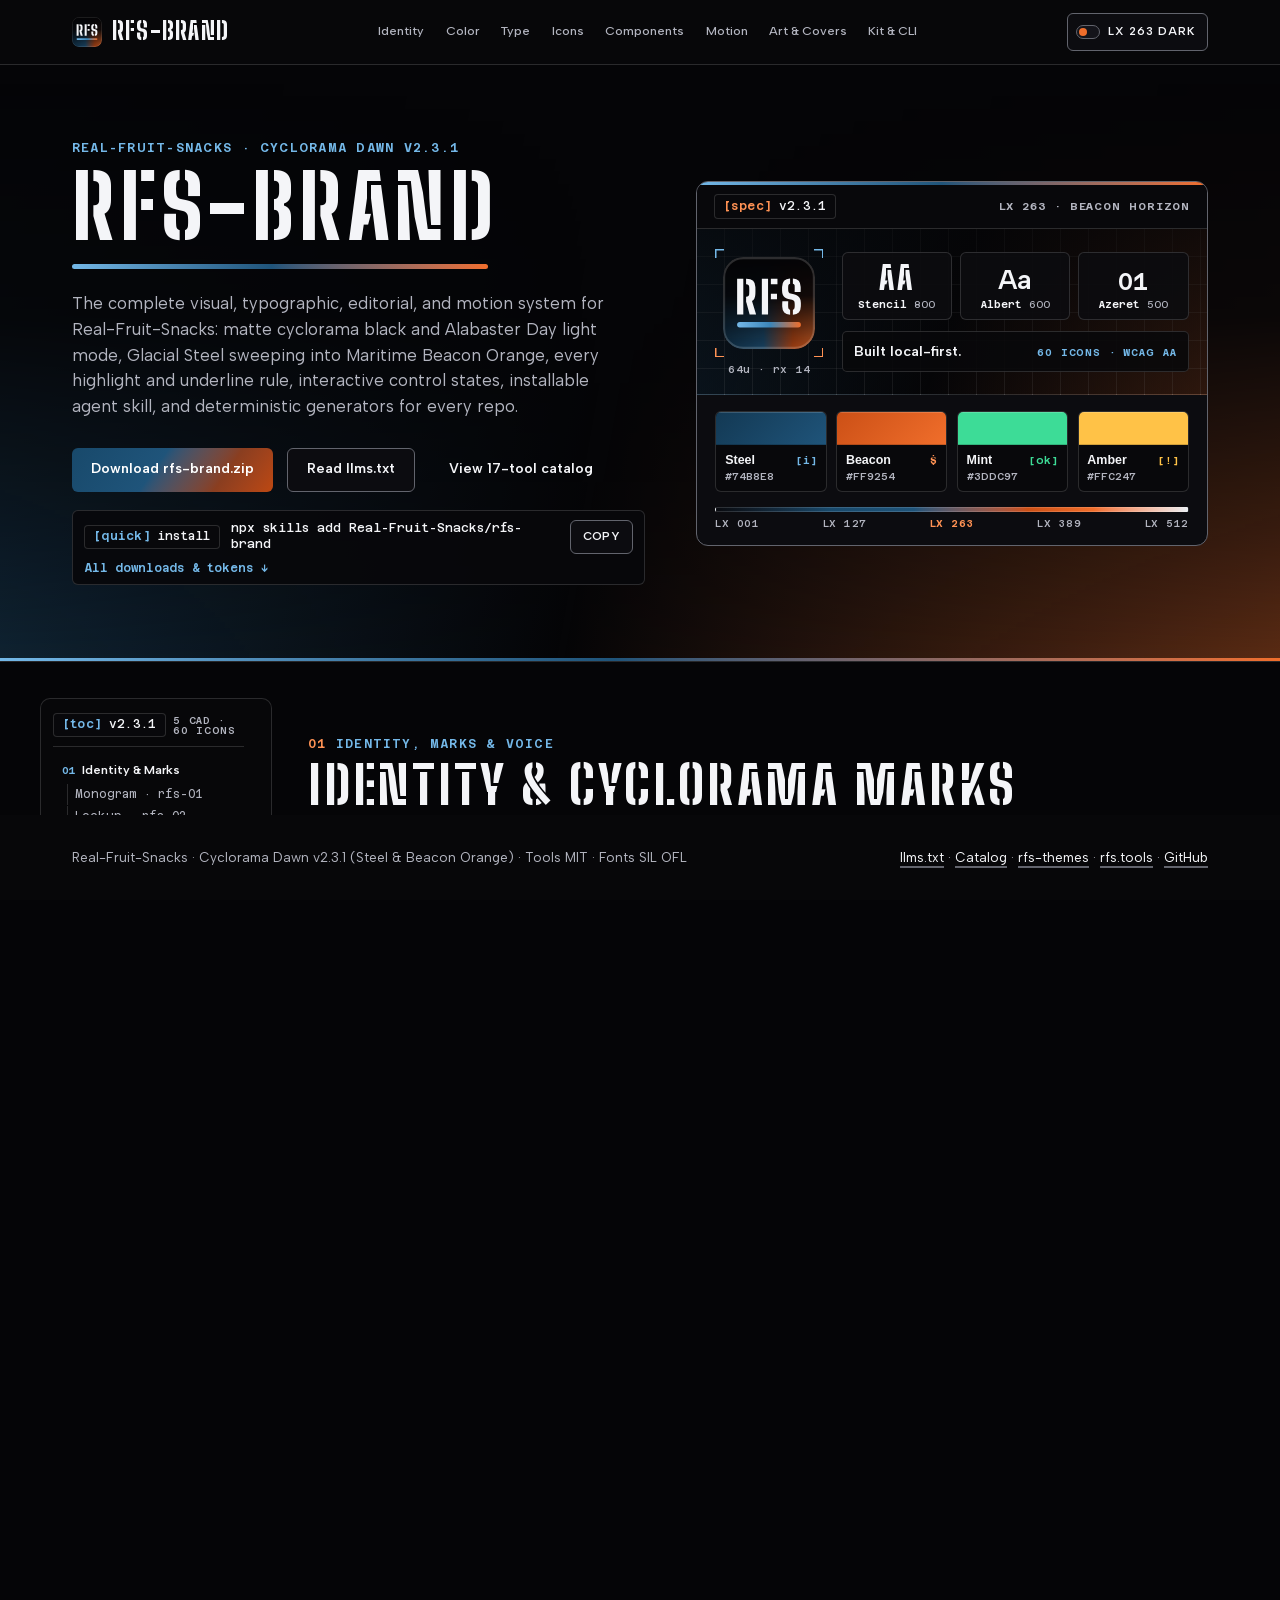
==== commit af9bee5b: "polish(docs): fix rfs-04/05 CAD bounds, sub-block spacing, and native scrollspy sync" ====
--- a/docs/index.html
+++ b/docs/index.html
@@ -31,9 +31,9 @@
   <link rel="preload" href="assets/fonts/big-shoulders-stencil-latin.woff2" as="font" type="font/woff2" crossorigin>
   <link rel="preload" href="assets/fonts/albert-sans-latin.woff2" as="font" type="font/woff2" crossorigin>
   <link rel="preload" href="assets/fonts/azeret-mono-latin.woff2" as="font" type="font/woff2" crossorigin>
-  <link rel="stylesheet" href="assets/rfs.css?v=2.4.0">
-  <link rel="stylesheet" href="assets/rfs-components.css?v=2.4.0">
-  <link rel="stylesheet" href="assets/brand.css?v=2.4.0">
+  <link rel="stylesheet" href="assets/rfs.css?v=2.4.1">
+  <link rel="stylesheet" href="assets/rfs-components.css?v=2.4.1">
+  <link rel="stylesheet" href="assets/brand.css?v=2.4.1">
 </head>
 <body class="rfs-shell">
   <a class="skip-link visually-hidden" href="#main-heading">Skip to main content</a>
@@ -2120,7 +2120,7 @@
           </div>
 
           <div class="bp-stage">
-            <svg viewBox="-12 -11 214 86" role="img" aria-labelledby="bp5-title">
+            <svg viewBox="-19 -11 221 86" role="img" aria-labelledby="bp5-title">
               <title id="bp5-title">Cyclorama Dawn App-Shell and Control Anatomy CAD blueprint: 100dvh rfs-shell isolating fixed 64px rfs-shell-header above rfs-scroll-region so vertical scrollbars never overlap navigation chrome, paired with 4px Terminal Token badge anatomy, 2px focus ring at 3px outline-offset, and 44 by 44px coarse-pointer touch target</title>
               <defs>
                 <pattern id="bp5-grid-sm" width="4" height="4" patternUnits="userSpaceOnUse">
@@ -2139,8 +2139,8 @@
                 </linearGradient>
               </defs>
 
-              <rect x="-12" y="-11" width="214" height="86" fill="url(#bp5-grid-sm)"/>
-              <rect x="-12" y="-11" width="214" height="86" fill="url(#bp5-grid-lg)"/>
+              <rect x="-19" y="-11" width="221" height="86" fill="url(#bp5-grid-sm)"/>
+              <rect x="-19" y="-11" width="221" height="86" fill="url(#bp5-grid-lg)"/>
 
               <!-- Panel Labels -->
               <g class="bp-axis-lbl" font-family="Azeret Mono, monospace" font-size="2.45" font-weight="600">
@@ -2211,25 +2211,25 @@
                 <rect x="0" y="0" width="88" height="14" fill="rgba(116,184,232,0.14)" stroke="#74B8E8" stroke-width="0.55"/>
                 <text x="44" y="8.2" fill="#74B8E8" font-family="Azeret Mono, monospace" font-size="2.45" font-weight="600" text-anchor="middle">.rfs-shell-header · z-index: 40</text>
                 <rect x="2" y="16" width="77" height="44" fill="rgba(240,110,43,0.06)" stroke="#FF9254" stroke-width="0.45" stroke-dasharray="1.4 1"/>
-                <text x="40.5" y="35" fill="#F4F5F8" font-family="Azeret Mono, monospace" font-size="2.55" font-weight="600" text-anchor="middle">.rfs-scroll-region</text>
-                <text x="40.5" y="39.5" fill="#B3B5C0" font-family="Azeret Mono, monospace" font-size="2.1" text-anchor="middle">flex: 1 · overflow-y: auto</text>
+                <text x="40.5" y="23.2" fill="#F4F5F8" font-family="Azeret Mono, monospace" font-size="2.45" font-weight="600" text-anchor="middle">.rfs-scroll-region · flex: 1 · overflow-y: auto</text>
+                <!-- Clean 2-column Z-Index strata box nested inside Panel A wireframe -->
+                <rect x="5" y="27.5" width="71" height="29" rx="1.2" fill="#08080B" stroke="rgba(116,184,232,0.4)" stroke-width="0.35"/>
+                <text x="8.5" y="32.5" fill="#74B8E8" font-family="Azeret Mono, monospace" font-size="2.15" font-weight="600">Z-INDEX LAYER SCALE</text>
+                <g font-family="Azeret Mono, monospace" font-size="2.05">
+                  <text x="8.5" y="38.2" fill="#B3B5C0">base ····· 0</text>
+                  <text x="8.5" y="44.2" fill="#B3B5C0">sticky ·· 20</text>
+                  <text x="8.5" y="50.2" fill="#74B8E8">nav ····· 40</text>
+                  <text x="42.5" y="38.2" fill="#FF9254">popover · 60</text>
+                  <text x="42.5" y="44.2" fill="#FF9254">modal ··· 80</text>
+                  <text x="42.5" y="50.2" fill="#3DDC97">toast ·· 100</text>
+                </g>
                 <rect x="81" y="16" width="6" height="44" fill="rgba(61,220,151,0.14)" stroke="#3DDC97" stroke-width="0.45"/>
 
-                <!-- Right wireframe: token badge + z-index stack + focus box -->
+                <!-- Right wireframe: token badge + focus box (clear of right-hand callouts) -->
                 <rect x="104" y="2" width="46" height="12" rx="1.8" fill="none" stroke="#74B8E8" stroke-width="0.55"/>
                 <text x="127" y="9.2" fill="#74B8E8" font-family="Azeret Mono, monospace" font-size="2.35" text-anchor="middle">rx 4px · 1px border</text>
                 <rect x="112" y="32" width="24" height="24" rx="3.8" fill="none" stroke="#FF9254" stroke-width="0.7" stroke-dasharray="1.4 1"/>
                 <rect x="116" y="36" width="16" height="16" rx="2.6" fill="rgba(240,110,43,0.14)" stroke="#FF9254" stroke-width="0.6"/>
-                <!-- Z-Index ladder summary -->
-                <g transform="translate(154, 24)" font-family="Azeret Mono, monospace" font-size="2.15">
-                  <text x="0" y="0" fill="#74B8E8" font-weight="600">Z-INDEX SCALE</text>
-                  <text x="0" y="4.5" fill="#B3B5C0">base ······ 0</text>
-                  <text x="0" y="8.5" fill="#B3B5C0">sticky ··· 20</text>
-                  <text x="0" y="12.5" fill="#74B8E8">nav ······ 40</text>
-                  <text x="0" y="16.5" fill="#FF9254">popover ·· 60</text>
-                  <text x="0" y="20.5" fill="#FF9254">modal ···· 80</text>
-                  <text x="0" y="24.5" fill="#3DDC97">toast ··· 100</text>
-                </g>
               </g>
 
               <!-- Layer 4: Calipers & Callouts -->
@@ -3035,7 +3035,7 @@
                 <rect x="7.2" y="10.5" width="12" height="3" rx="0.5" fill="#08080B" stroke="rgba(255,255,255,0.18)" stroke-width="0.3"/>
                 <text x="8.6" y="12.7" fill="#74B8E8" font-family="Azeret Mono, monospace" font-size="1.75" font-weight="600">[rust]</text>
                 <text x="21.2" y="12.7" fill="#74B8E8" font-family="Azeret Mono, monospace" font-size="1.65" letter-spacing="0.2">LOCAL TOOL</text>
-                <text x="7.2" y="25.2" fill="#F4F5F8" font-family="Big Shoulders Stencil, Arial Narrow, sans-serif" font-size="12.2" font-weight="800" letter-spacing="0.55">PORT-SYNC</text>
+                <text x="7.2" y="24.5" fill="#F4F5F8" font-family="Big Shoulders Stencil, Arial Narrow, sans-serif" font-size="9.8" font-weight="800" letter-spacing="0.4">PORT-SYNC</text>
                 <rect x="7.2" y="28.2" width="40" height="0.9" rx="0.45" fill="url(#bp4-rule)"/>
                 <rect x="7.2" y="32.2" width="44" height="2" rx="0.5" fill="#F4F5F8" fill-opacity="0.82"/>
                 <rect x="7.2" y="36" width="33" height="2" rx="0.5" fill="#B3B5C0" fill-opacity="0.65"/>
@@ -3787,7 +3787,7 @@
   <div id="rfs-toast-stack" class="rfs-toast-region" popover="manual" role="region" aria-label="Notifications"></div>
 
   <p id="copy-status" class="visually-hidden" role="status" aria-live="polite"></p>
-  <script src="assets/rfs-motion.js?v=2.4.0"></script>
-  <script src="assets/brand.js?v=2.4.0"></script>
+  <script src="assets/rfs-motion.js?v=2.4.1"></script>
+  <script src="assets/brand.js?v=2.4.1"></script>
 </body>
 </html>
--- a/docs/assets/brand.css
+++ b/docs/assets/brand.css
@@ -4130,6 +4130,11 @@
   scroll-margin-top: 1.5rem;
 }
 
+.mark-layout + .sub-block,
+.sub-block + .sub-block {
+  margin-top: 2rem;
+}
+
 .sub-block:focus {
   outline: none;
 }
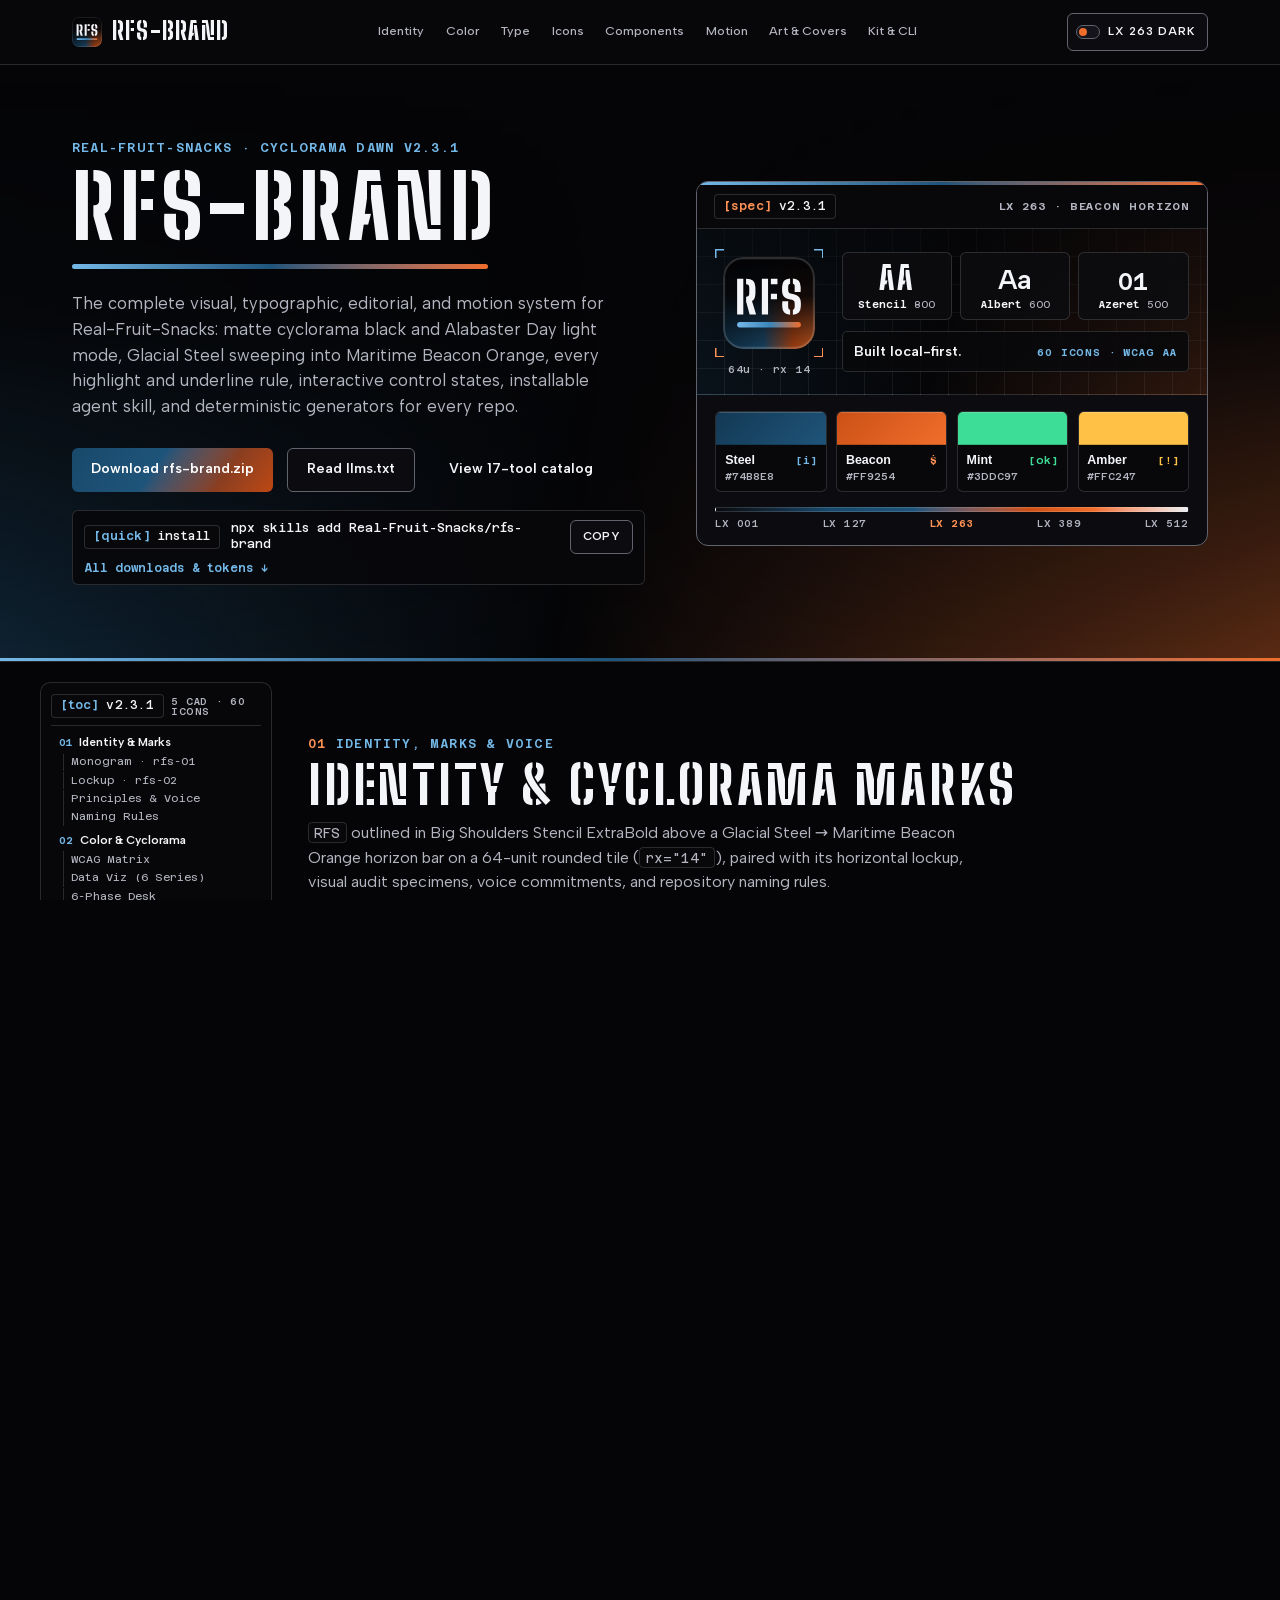
==== commit 81f2028a: "fix(docs): fix unclosed div pinning footer, compact TOC rail, and smooth scroll performance" ====
--- a/docs/index.html
+++ b/docs/index.html
@@ -31,9 +31,9 @@
   <link rel="preload" href="assets/fonts/big-shoulders-stencil-latin.woff2" as="font" type="font/woff2" crossorigin>
   <link rel="preload" href="assets/fonts/albert-sans-latin.woff2" as="font" type="font/woff2" crossorigin>
   <link rel="preload" href="assets/fonts/azeret-mono-latin.woff2" as="font" type="font/woff2" crossorigin>
-  <link rel="stylesheet" href="assets/rfs.css?v=2.4.1">
-  <link rel="stylesheet" href="assets/rfs-components.css?v=2.4.1">
-  <link rel="stylesheet" href="assets/brand.css?v=2.4.1">
+  <link rel="stylesheet" href="assets/rfs.css?v=2.4.2">
+  <link rel="stylesheet" href="assets/rfs-components.css?v=2.4.2">
+  <link rel="stylesheet" href="assets/brand.css?v=2.4.2">
 </head>
 <body class="rfs-shell">
   <a class="skip-link visually-hidden" href="#main-heading">Skip to main content</a>
@@ -2427,10 +2427,11 @@
                       </div>
                     </details>
                   </div>
-          </div>
-        </div>
-
-                  <!-- 13D: UI States, Z-Index Layer Scale & Media Contracts -->
+            </div>
+          </div>
+        </div>
+
+        <!-- 13D: UI States, Z-Index Layer Scale & Media Contracts -->
         <div class="panel-card std-block">
           <h3>Standard UI States, Z-Index Layers &amp; Media Contracts</h3>
           <p class="std-note">Live components from <code>brand/tokens/rfs-components.css</code>: dashed empty states, native <code>&lt;progress&gt;</code> bars with reduced-motion deceleration, and explicit error recovery.</p>
@@ -3645,7 +3646,6 @@
                   </div>
                 </div>
               </div>
-            </div>
           </div>
         </div>
 
@@ -3787,7 +3787,7 @@
   <div id="rfs-toast-stack" class="rfs-toast-region" popover="manual" role="region" aria-label="Notifications"></div>
 
   <p id="copy-status" class="visually-hidden" role="status" aria-live="polite"></p>
-  <script src="assets/rfs-motion.js?v=2.4.1"></script>
-  <script src="assets/brand.js?v=2.4.1"></script>
+  <script src="assets/rfs-motion.js?v=2.4.2"></script>
+  <script src="assets/brand.js?v=2.4.2"></script>
 </body>
 </html>
--- a/docs/assets/brand.css
+++ b/docs/assets/brand.css
@@ -93,7 +93,12 @@
 
 .page-scroll {
   scroll-padding-top: 1.5rem;
-  scroll-behavior: smooth;
+}
+
+@media (prefers-reduced-motion: no-preference) {
+  .page-scroll {
+    scroll-behavior: smooth;
+  }
 }
 
 ::selection {
@@ -4017,16 +4022,15 @@
 
   .toc-rail {
     display: grid;
-    gap: 0.65rem;
+    gap: 0.4rem;
     position: sticky;
-    inset-block-start: 1.5rem;
+    inset-block-start: 1rem;
     align-self: start;
-    margin-block: 2.25rem;
-    max-block-size: calc(100dvb - var(--header-h) - 3rem);
+    margin-block: 1.25rem;
+    max-block-size: calc(100dvb - var(--header-h) - 2rem);
     overflow-y: auto;
-    scrollbar-gutter: stable;
-    overscroll-behavior: contain;
-    padding: 0.85rem 0.75rem;
+    scrollbar-width: thin;
+    padding: 0.65rem 0.6rem;
     border-radius: var(--rfs-radius-md);
     border: 1px solid var(--rfs-line);
     background: var(--rfs-rail);
@@ -4043,12 +4047,12 @@
   align-items: center;
   justify-content: space-between;
   gap: 0.45rem;
-  padding-bottom: 0.55rem;
+  padding-bottom: 0.4rem;
   border-bottom: 1px solid var(--rfs-line);
 }
 
 .toc-rail-meta {
-  font: 500 0.65rem/1 var(--rfs-font-mono);
+  font: 500 0.64rem/1 var(--rfs-font-mono);
   letter-spacing: 0.06em;
   text-transform: uppercase;
   color: var(--rfs-mute);
@@ -4056,24 +4060,24 @@
 
 .toc-rail-nav {
   display: grid;
-  gap: 0.45rem;
+  gap: 0.24rem;
   scroll-target-group: auto;
 }
 
 .toc-group {
   display: grid;
-  gap: 0.14rem;
+  gap: 0.06rem;
 }
 
 .toc-ch {
   display: flex;
   align-items: baseline;
-  gap: 0.45rem;
-  padding: 0.28rem 0.45rem;
+  gap: 0.42rem;
+  padding: 0.2rem 0.42rem;
   border-radius: var(--rfs-radius-token);
   border-inline-start: 2px solid transparent;
   color: var(--rfs-text);
-  font: 600 0.77rem/1.25 var(--rfs-font-sans);
+  font: 600 0.74rem/1.2 var(--rfs-font-sans);
   text-decoration: none;
   transition: color var(--rfs-dur-fast) var(--rfs-ease),
               border-color var(--rfs-dur-fast) var(--rfs-ease),
@@ -4081,24 +4085,24 @@
 }
 
 .toc-n {
-  font: 600 0.66rem/1 var(--rfs-font-mono);
+  font: 600 0.64rem/1 var(--rfs-font-mono);
   color: var(--rfs-steel-ink);
   font-variant-numeric: tabular-nums;
 }
 
 .toc-subs {
   display: grid;
-  gap: 0.08rem;
-  padding-inline-start: 0.85rem;
+  gap: 0.04rem;
+  padding-inline-start: 0.8rem;
 }
 
 .toc-subs a {
   display: block;
-  padding: 0.18rem 0.45rem;
+  padding: 0.12rem 0.42rem;
   border-radius: var(--rfs-radius-token);
   border-inline-start: 1.5px solid var(--rfs-line);
   color: var(--rfs-mute);
-  font: 400 0.72rem/1.3 var(--rfs-font-mono);
+  font: 400 0.69rem/1.25 var(--rfs-font-mono);
   text-decoration: none;
   transition: color var(--rfs-dur-fast) var(--rfs-ease),
               border-color var(--rfs-dur-fast) var(--rfs-ease),
@@ -4163,7 +4167,13 @@
   color: var(--rfs-steel-ink);
 }
 
-/* Wide Engineering CAD Sheets ([dwg] rfs-02 through rfs-05) */
+/* Wide Engineering CAD Sheets ([dwg] rfs-02 through rfs-05) & Scroll Paint Isolation */
+.blueprint-box,
+.loader-tile,
+.rfs-state-box {
+  contain: layout paint;
+}
+
 .blueprint-wide {
   margin-block: 0.75rem 1.75rem;
 }
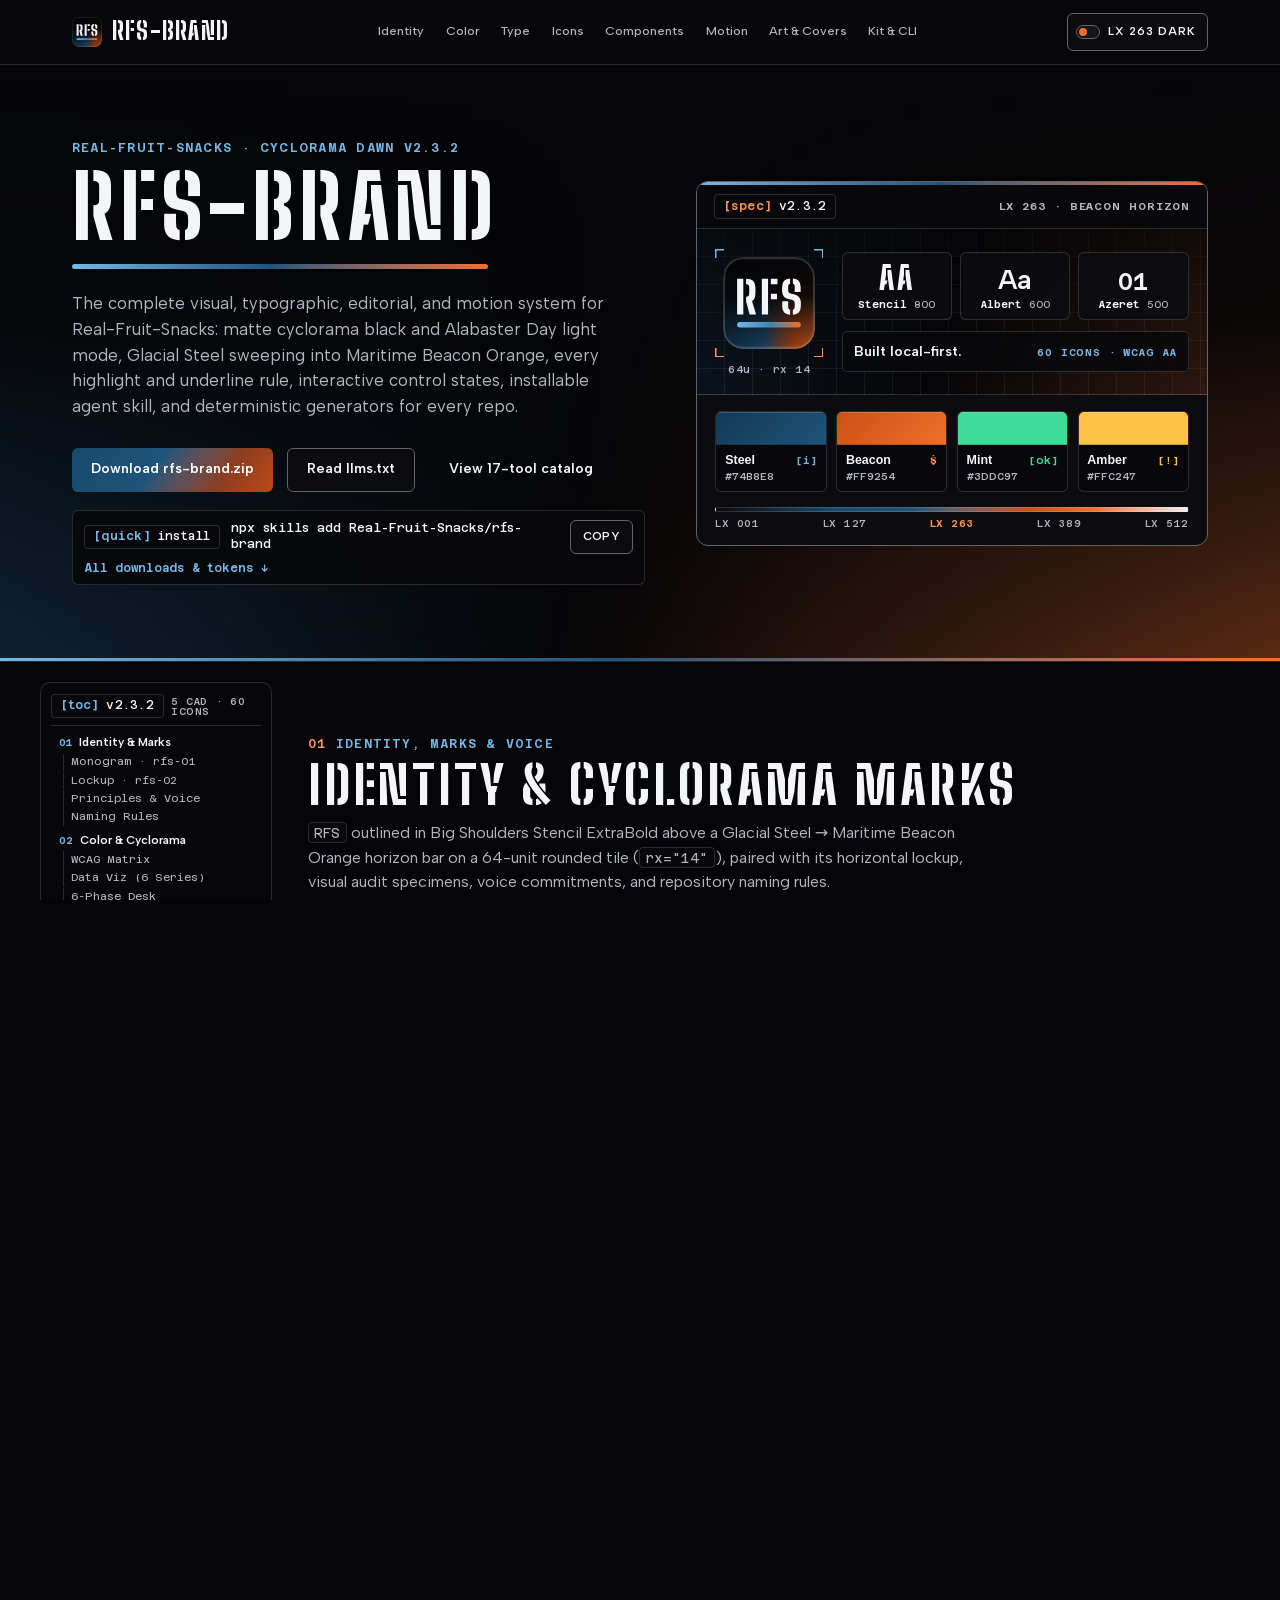
==== commit abe3faa3: "chore(release): v2.3.2 — calibrated verify-brand.py, skill-first AGENTS.md, shell & loader release" ====
--- a/docs/index.html
+++ b/docs/index.html
@@ -31,9 +31,9 @@
   <link rel="preload" href="assets/fonts/big-shoulders-stencil-latin.woff2" as="font" type="font/woff2" crossorigin>
   <link rel="preload" href="assets/fonts/albert-sans-latin.woff2" as="font" type="font/woff2" crossorigin>
   <link rel="preload" href="assets/fonts/azeret-mono-latin.woff2" as="font" type="font/woff2" crossorigin>
-  <link rel="stylesheet" href="assets/rfs.css?v=2.4.2">
-  <link rel="stylesheet" href="assets/rfs-components.css?v=2.4.2">
-  <link rel="stylesheet" href="assets/brand.css?v=2.4.2">
+  <link rel="stylesheet" href="assets/rfs.css?v=2.4.4">
+  <link rel="stylesheet" href="assets/rfs-components.css?v=2.4.4">
+  <link rel="stylesheet" href="assets/brand.css?v=2.4.4">
 </head>
 <body class="rfs-shell">
   <a class="skip-link visually-hidden" href="#main-heading">Skip to main content</a>
@@ -71,7 +71,7 @@
     <div class="hero-band">
       <div class="wrap hero-grid">
         <div>
-          <p class="eyebrow">Real-Fruit-Snacks · Cyclorama Dawn v2.3.1</p>
+          <p class="eyebrow">Real-Fruit-Snacks · Cyclorama Dawn v2.3.2</p>
           <h1 class="hero-title" id="main-heading" tabindex="-1">RFS-BRAND</h1>
           <div class="hero-rule" aria-hidden="true"></div>
           <p class="hero-lede">The complete visual, typographic, editorial, and motion system for Real-Fruit-Snacks: matte cyclorama black and Alabaster Day light mode, Glacial Steel sweeping into Maritime Beacon Orange, every highlight and underline rule, interactive control states, installable agent skill, and deterministic generators for every repo.</p>
@@ -94,7 +94,7 @@
         <div class="specimen-card" aria-label="Live brand kit specimen">
           <div class="spec-top-beam" aria-hidden="true"></div>
           <div class="spec-bar">
-            <span class="rfs-badge b-beacon"><span class="k">[spec]</span> v2.3.1</span>
+            <span class="rfs-badge b-beacon"><span class="k">[spec]</span> v2.3.2</span>
             <span class="spec-bar-cue">
               <span class="only-dark">LX 263 · BEACON HORIZON</span>
               <span class="only-light">LX 512 · ALABASTER DAY</span>
@@ -249,7 +249,7 @@
     <div class="manual-shell">
       <aside class="toc-rail" aria-label="Manual table of contents">
         <div class="toc-rail-head">
-          <span class="rfs-badge b-steel"><span class="k">[toc]</span> v2.3.1</span>
+          <span class="rfs-badge b-steel"><span class="k">[toc]</span> v2.3.2</span>
           <span class="toc-rail-meta">5 CAD · 60 Icons</span>
         </div>
         <nav class="toc-rail-nav" aria-label="Brand manual outline">
@@ -2012,7 +2012,7 @@
               <button type="button" class="rfs-btn rfs-btn-outline rfs-btn-sm" id="ld-sim-btn">Simulate 0→100%</button>
               <label class="ld-scrub-wrap">
                 <span class="visually-hidden">Scrub progress value</span>
-                <input id="ld-scrub" class="rfs-fader ld-scrub-input" type="range" min="0" max="100" value="68" data-rfs-fader>
+                <input id="ld-scrub" class="rfs-fader ld-scrub-input" type="range" min="0" max="100" step="any" value="68" data-rfs-fader>
                 <span id="ld-scrub-out" class="rfs-badge b-beacon"><span class="k">68%</span></span>
               </label>
             </div>
@@ -3331,13 +3331,13 @@
           </ul>
 
           <aside class="release-box" aria-labelledby="release-h">
-            <h3 id="release-h">New in v2.3.1 — 5 CAD Blueprints, 60-Icon Part Motion &amp; 8-Chapter Manual</h3>
+            <h3 id="release-h">New in v2.3.2 — Shell Scroll Lock, 60/120fps Loaders &amp; 5 CAD Blueprints</h3>
             <p class="release-meta">Cyclorama Dawn · Steel &amp; Beacon Orange · November 2026</p>
             <ul>
+              <li>Hardened <code>.rfs-shell</code> with <code>overflow: clip</code> on <code>html</code> + <code>position: fixed; inset: 0</code> so fragment <code>#anchor</code> jumps never shift top headers, and upgraded loader motion to smooth 60/120fps <code>requestAnimationFrame</code> sweeps with seamless indeterminate loops.</li>
               <li>Added custom mechanical-detent (<code>--rfs-ease-detent</code>) hardware controls in <code>rfs-components.css</code> + <code>rfs-motion.js</code>: 3 checkbox styles, 3 switches, ballistic <strong>Jumping Radios</strong> (Reticle Jump &amp; Aperture Hop), Segmented Cue Bar, Copy-to-Check morph, Armed Latch, and Console Fader.</li>
               <li>Replaced plain progress bars with 4 Cyclorama Dawn loaders: <strong>DMX Cue Meter</strong> (etched 10% ticks + Signal Mint 100% lock), <strong>Horizon Alive Trace</strong>, <strong>20-Cell LED Ladder</strong>, and native <strong>Precision Progress Ring</strong>.</li>
-              <li>Added an official opt-in motion taxonomy (<code>.rfs-icon-live</code> + <code>data-rfs-motion</code>) across all 60 Precision Silkscreen icons, with bespoke part-level hover/click animations on every single icon (<code>tools/make-icons.py</code> + <code>icons.json</code>) and 5 interactive CAD drawings (<code>[dwg] rfs-01</code>–<code>rfs-05</code>).</li>
-              <li>Maintains 100% WCAG parity: native HTML controls, compositor-only animations, <code>forced-colors</code> borders, and calm <code>prefers-reduced-motion</code> fallbacks.</li>
+              <li>Added bespoke part-level hover/click motion across all 60 Precision Silkscreen icons (<code>tools/make-icons.py</code> + <code>icons.json</code>), 5 interactive CAD drawings (<code>[dwg] rfs-01</code>–<code>rfs-05</code>), and calibrated <code>verify-brand.py --repo</code> auditing across all public repos.</li>
             </ul>
             <a class="rfs-link-prose" href="https://github.com/Real-Fruit-Snacks/rfs-brand/blob/main/CHANGELOG.md">Read full CHANGELOG.md</a>
           </aside>
@@ -3757,7 +3757,7 @@
 
   <footer class="site-footer">
     <div class="wrap footer-inner">
-      <span>Real-Fruit-Snacks · Cyclorama Dawn v2.3.1 (Steel &amp; Beacon Orange) · Tools MIT · Fonts SIL OFL</span>
+      <span>Real-Fruit-Snacks · Cyclorama Dawn v2.3.2 (Steel &amp; Beacon Orange) · Tools MIT · Fonts SIL OFL</span>
       <span>
         <a class="rfs-link-prose" href="llms.txt">llms.txt</a> ·
         <a class="rfs-link-prose" href="https://real-fruit-snacks.github.io/">Catalog</a> ·
@@ -3787,7 +3787,7 @@
   <div id="rfs-toast-stack" class="rfs-toast-region" popover="manual" role="region" aria-label="Notifications"></div>
 
   <p id="copy-status" class="visually-hidden" role="status" aria-live="polite"></p>
-  <script src="assets/rfs-motion.js?v=2.4.2"></script>
-  <script src="assets/brand.js?v=2.4.2"></script>
+  <script src="assets/rfs-motion.js?v=2.4.4"></script>
+  <script src="assets/brand.js?v=2.4.4"></script>
 </body>
 </html>
--- a/docs/assets/rfs.css
+++ b/docs/assets/rfs.css
@@ -275,10 +275,12 @@
   overflow-x: auto;
 }
 
-/* Lock viewport scroll when using .rfs-shell so scrollbars start strictly below top chrome */
+/* Lock viewport scroll when using .rfs-shell so scrollbars start strictly below top chrome.
+   Use overflow: clip so fragment #anchor navigation cannot programmatically scroll <html> off y=0. */
 html:has(> body.rfs-shell) {
   height: 100%;
   overflow: hidden;
+  overflow: clip;
 }
 
 /* Reduced transparency: remove glass/blur translucency */
@@ -314,6 +316,7 @@
     display: block !important;
   }
   :where(.rfs-shell, .rfs-scroll-region, .page-scroll) {
+    position: static !important;
     height: auto !important;
     overflow: visible !important;
     display: block !important;
--- a/docs/assets/rfs-components.css
+++ b/docs/assets/rfs-components.css
@@ -1,4 +1,4 @@
-/* RFS Cyclorama Dawn Drop-In Component Kit v2.3.0 (load after rfs.css).
+/* RFS Cyclorama Dawn Drop-In Component Kit v2.3.2 (load after rfs.css).
    Provides reusable buttons, D · Terminal Token badges, underlines, highlights,
    keycaps, callouts, inputs, syntax roles, stroke icons + opt-in icon motion,
    animated hardware controls (checkboxes, switches, jumping radios, faders),
@@ -543,14 +543,14 @@
   container-type: inline-size;
   --rfs-prog-speed: var(--rfs-motion-speed, 1);
   --progress-bar-fill:
-    linear-gradient(110deg, transparent 36%, rgba(255, 255, 255, 0.32) 50%, transparent 64%),
+    linear-gradient(110deg, transparent 38%, rgba(255, 255, 255, 0.28) 50%, transparent 62%),
     var(--rfs-horizon-rule);
   --progress-bar-indeterminate-size: 36%;
   --progress-bar-indeterminate-animation-duration: calc(1.6s * var(--rfs-prog-speed));
 }
 
 .rfs-progress:not(:indeterminate) {
-  --progress-bar-animation: rfs-beam-sheen calc(1.85s * var(--rfs-prog-speed)) linear infinite;
+  --progress-bar-animation: rfs-beam-sheen calc(2.1s * var(--rfs-prog-speed)) linear infinite;
 }
 
 .rfs-progress[value="100"] {
@@ -578,7 +578,7 @@
 
 .rfs-progress::-webkit-progress-value {
   background: var(--progress-bar-fill);
-  background-size: 220% 100%, 100% 100%;
+  background-size: 260% 100%, 100% 100%;
   border-radius: 4px;
   transition: inline-size var(--rfs-dur-base) var(--rfs-ease);
   animation: var(--progress-bar-animation, revert-rule);
@@ -586,7 +586,7 @@
 
 .rfs-progress::-moz-progress-bar {
   background: var(--progress-bar-fill);
-  background-size: 220% 100%, 100% 100%;
+  background-size: 260% 100%, 100% 100%;
   border-radius: 4px;
   transition: inline-size var(--rfs-dur-base) var(--rfs-ease);
   animation: var(--progress-bar-animation, revert-rule);
@@ -694,8 +694,17 @@
 }
 
 .rfs-led-ladder[data-indet="true"] .rfs-led-cell {
-  animation: rfs-led-wave calc(1.3s * var(--rfs-motion-speed, 1)) linear infinite;
+  animation: rfs-led-wave calc(1.35s * var(--rfs-motion-speed, 1)) ease-in-out infinite;
   animation-delay: calc((var(--n, 19) - var(--i, 0)) * -55ms * var(--rfs-motion-speed, 1));
+}
+
+/* Zero-lag 1:1 tracking during live fader scrubbing or 60/120fps rAF simulation */
+[data-rfs-live-scrub="true"] .rfs-progress::-webkit-progress-value,
+[data-rfs-live-scrub="true"] .rfs-progress::-moz-progress-bar,
+[data-rfs-live-scrub="true"] progress.rfs-progress-dmx::-webkit-progress-value,
+[data-rfs-live-scrub="true"] progress.rfs-progress-dmx::-moz-progress-bar,
+[data-rfs-live-scrub="true"] progress.rfs-progress-ring {
+  transition-duration: 0ms !important;
 }
 
 /* 4. Precision Progress Ring & Dawn Ring Spinner (native <progress>, background-image ONLY so border-area never resets) */
@@ -818,20 +827,19 @@
 }
 
 @keyframes rfs-beam-sheen {
-  from { background-position: 180% 0, 0 0; }
-  to { background-position: -80% 0, 0 0; }
+  from { background-position: 160% 0, 0 0; }
+  to { background-position: -160% 0, 0 0; }
 }
 
 @keyframes rfs-race-pos {
   from, to { margin-right: auto; }
-  from { translate: -100%; }
+  from { translate: -105%; }
   to { translate: 105cqi; }
 }
 
 @keyframes rfs-race-len {
-  0% { inline-size: 16%; }
-  45% { inline-size: 46%; }
-  100% { inline-size: 18%; }
+  0%, 100% { inline-size: 18%; }
+  48% { inline-size: 46%; }
 }
 
 @keyframes rfs-led-pulse {
@@ -882,7 +890,11 @@
 
 /* ---- App-Shell Scroll Layout (scrollbar ALWAYS starts below top header chrome) ---- */
 .rfs-shell {
+  position: fixed;
+  inset: 0;
+  width: 100%;
   height: 100dvh;
+  margin: 0;
   overflow: hidden;
   overflow: clip;
   display: flex;
--- a/docs/assets/brand.css
+++ b/docs/assets/brand.css
@@ -78,6 +78,7 @@
 html {
   height: 100%;
   overflow: hidden;
+  overflow: clip;
   background: var(--rfs-bg);
   color: var(--rfs-text);
   font-family: var(--rfs-font-sans);
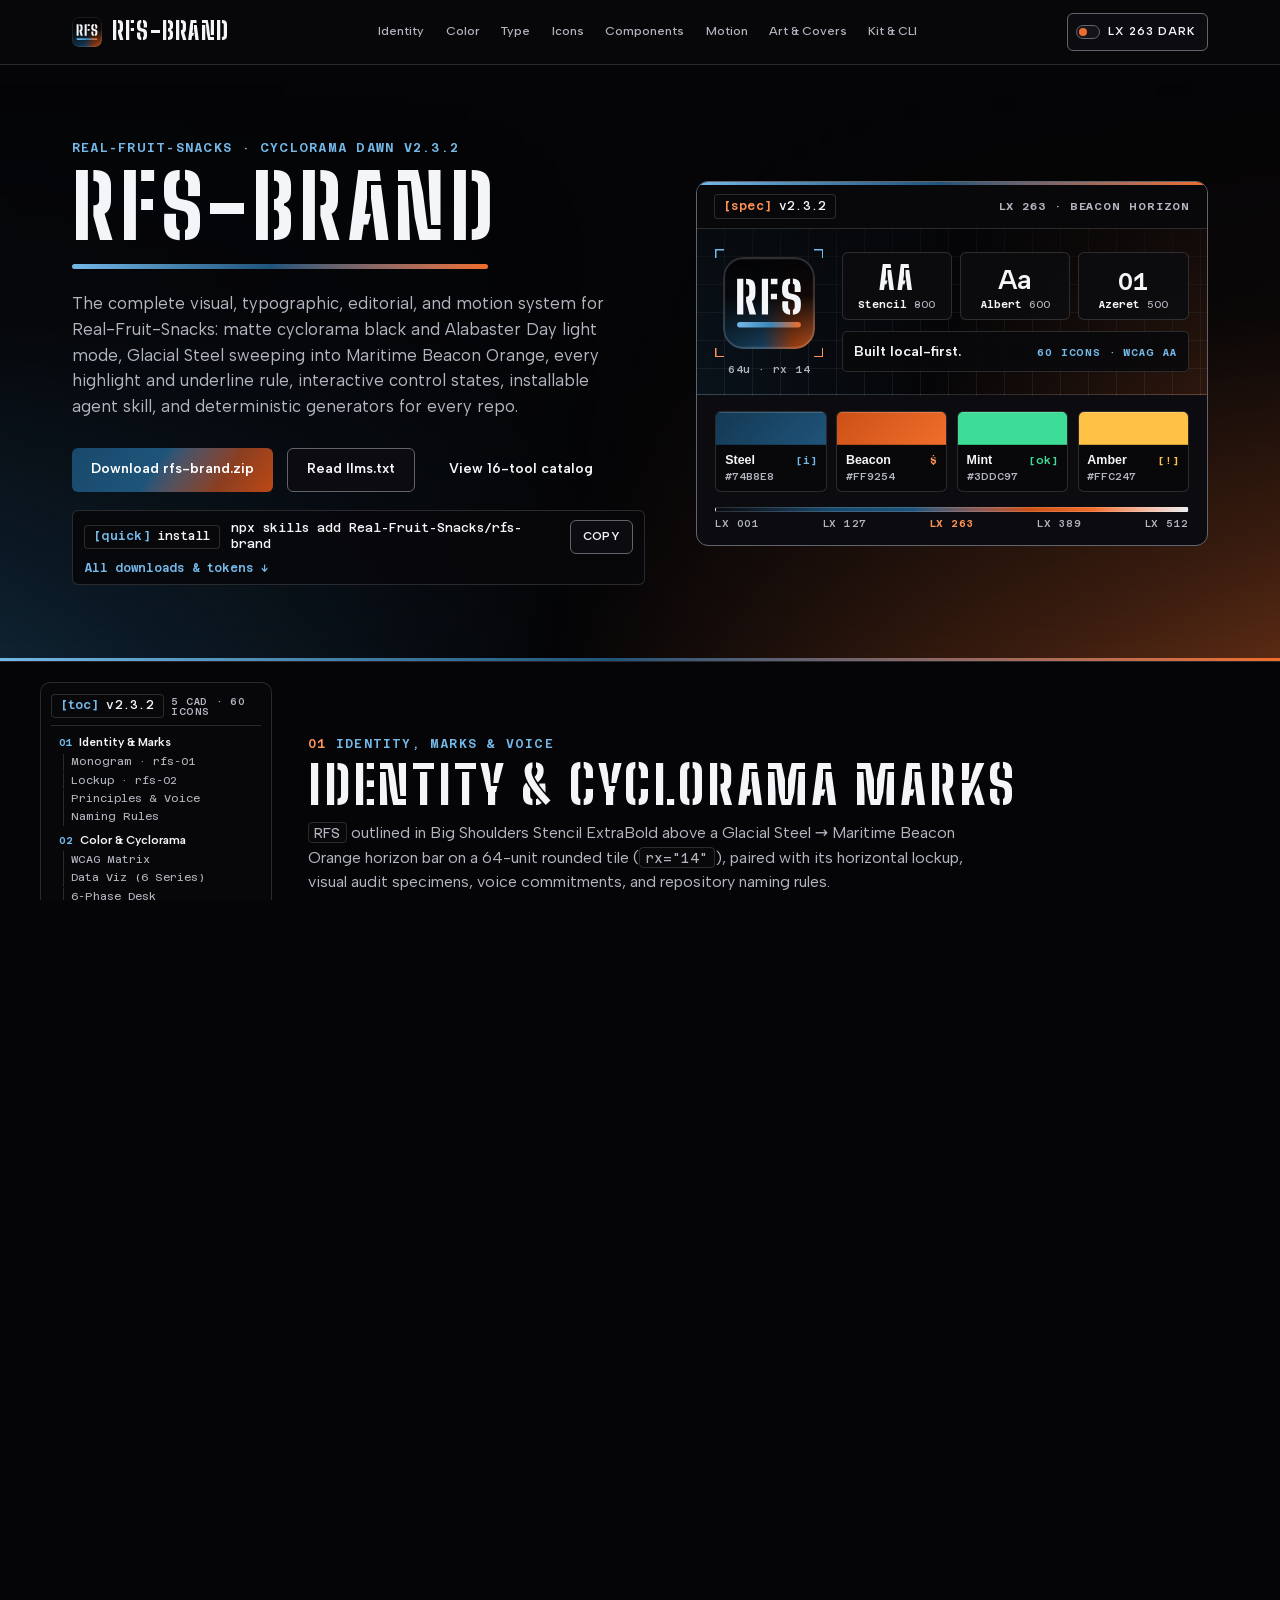
==== commit a3f60198: "chore(catalog): remove one-billion-pixels references and sync 16-tool board art" ====
--- a/docs/index.html
+++ b/docs/index.html
@@ -78,7 +78,7 @@
           <div class="hero-actions">
             <a class="btn btn-horizon" href="https://github.com/Real-Fruit-Snacks/rfs-brand/releases/latest/download/rfs-brand.zip">Download rfs-brand.zip</a>
             <a class="btn btn-outline" href="llms.txt">Read llms.txt</a>
-            <a class="btn btn-ghost" href="https://real-fruit-snacks.github.io/">View 17-tool catalog</a>
+            <a class="btn btn-ghost" href="https://real-fruit-snacks.github.io/">View 16-tool catalog</a>
           </div>
           <div class="hero-quick-kit" aria-label="Quick kit copy commands">
             <span class="rfs-badge b-steel"><span class="k">[quick]</span> install</span>
@@ -906,7 +906,7 @@
           <div class="sub-head">
             <span class="sub-tag">Ethos &amp; Editorial Voice</span>
             <h3>Core Principles &amp; Voice</h3>
-            <p class="std-note">Four engineering commitments shared across all 17 active public repositories, paired with four voice tests that keep every README concise and verifiable.</p>
+            <p class="std-note">Four engineering commitments shared across all 16 active public repositories, paired with four voice tests that keep every README concise and verifiable.</p>
           </div>
           <div class="card-quad">
           <div class="principle-card">
@@ -2843,15 +2843,15 @@
             <div role="tabpanel" id="art-panel-ambient" aria-labelledby="art-tab-ambient" hidden="until-found">
               <figure class="art-banner">
                 <div class="art-toolbar">
-                  <span class="rfs-badge b-ok" id="board-state-badge"><span class="k">[ambient]</span> 54.4s cycle</span>
+                  <span class="rfs-badge b-ok" id="board-state-badge"><span class="k">[ambient]</span> 51.2s cycle</span>
                   <div class="art-toolbar-actions">
-                    <span class="art-spec-note">17 tools × 3.2s dwell · 0 flashes/sec · WCAG 2.2.2 Pause control</span>
+                    <span class="art-spec-note">16 tools × 3.2s dwell · 0 flashes/sec · WCAG 2.2.2 Pause control</span>
                     <button type="button" class="copy-btn" id="board-toggle-play">Pause</button>
                   </div>
                 </div>
-                <img class="only-dark" data-ambient-board="dark" data-live-src="assets/board-dark.svg" data-static-src="assets/board-dark-static.png" src="assets/board-dark.svg" alt="Real-Fruit-Snacks animated dark 1000x610 17-channel Cyclorama Dawn DMX Cue Matrix Console cycling through all 17 active tools" width="1000" height="610" loading="lazy">
-                <img class="only-light" data-ambient-board="light" data-live-src="assets/board-light.svg" data-static-src="assets/board-light-static.png" src="assets/board-light.svg" alt="Real-Fruit-Snacks animated light 1000x610 17-channel Cyclorama Dawn DMX Cue Matrix Console cycling through all 17 active tools" width="1000" height="610" loading="lazy">
-                <figcaption><strong>Ambient Profile Patch Console (1000×610 SVG):</strong> <code>Real-Fruit-Snacks/assets/board-{dark,light}.svg</code> — 17-channel Cyclorama DMX 3×6 cue matrix paired with a live <code>IN -&gt; OUT</code> Signal Patch Bay; pausing switches cleanly to the static <code>#01 screen-mark</code> base frame.</figcaption>
+                <img class="only-dark" data-ambient-board="dark" data-live-src="assets/board-dark.svg" data-static-src="assets/board-dark-static.png" src="assets/board-dark.svg" alt="Real-Fruit-Snacks animated dark 1000x610 16-channel Cyclorama Dawn DMX Cue Matrix Console cycling through all 16 active tools" width="1000" height="610" loading="lazy">
+                <img class="only-light" data-ambient-board="light" data-live-src="assets/board-light.svg" data-static-src="assets/board-light-static.png" src="assets/board-light.svg" alt="Real-Fruit-Snacks animated light 1000x610 16-channel Cyclorama Dawn DMX Cue Matrix Console cycling through all 16 active tools" width="1000" height="610" loading="lazy">
+                <figcaption><strong>Ambient Profile Patch Console (1000×610 SVG):</strong> <code>Real-Fruit-Snacks/assets/board-{dark,light}.svg</code> — 16-channel Cyclorama DMX 3×6 cue matrix paired with a live <code>IN -&gt; OUT</code> Signal Patch Bay; pausing switches cleanly to the static <code>#01 screen-mark</code> base frame.</figcaption>
               </figure>
             </div>
           </div>
@@ -2881,7 +2881,7 @@
           <article class="principle-card art-std-card">
             <div class="art-std-head">
               <span class="principle-code">STANDARD 03</span>
-              <span class="rfs-badge b-ok"><span class="k">[ambient]</span> 54.4s</span>
+              <span class="rfs-badge b-ok"><span class="k">[ambient]</span> 51.2s</span>
             </div>
             <h3>Ambient Showcase</h3>
             <p>Looping motion is reserved solely for multi-item proof boards that reveal changing data (<code>3.2s</code> dwell per row, <code>0</code> flashes/sec). Base DOM leaves item <code>#01</code> legible; web embeds <code>&gt; 5s</code> require a visible Pause/Play button.</p>
@@ -3728,7 +3728,7 @@
               <span class="rfs-badge b-steel"><span class="k">[05]</span> Full-Viewport Offline App</span>
               <h4>100dvh Tool Workspace</h4>
               <p>Skip the marketing hero and open directly into the offline app chrome inside <code>.rfs-shell</code>.</p>
-              <span class="arch-repos">open-file · one-billion-pixels · identity-gen</span>
+              <span class="arch-repos">open-file · identity-gen</span>
             </article>
           </div>
 
